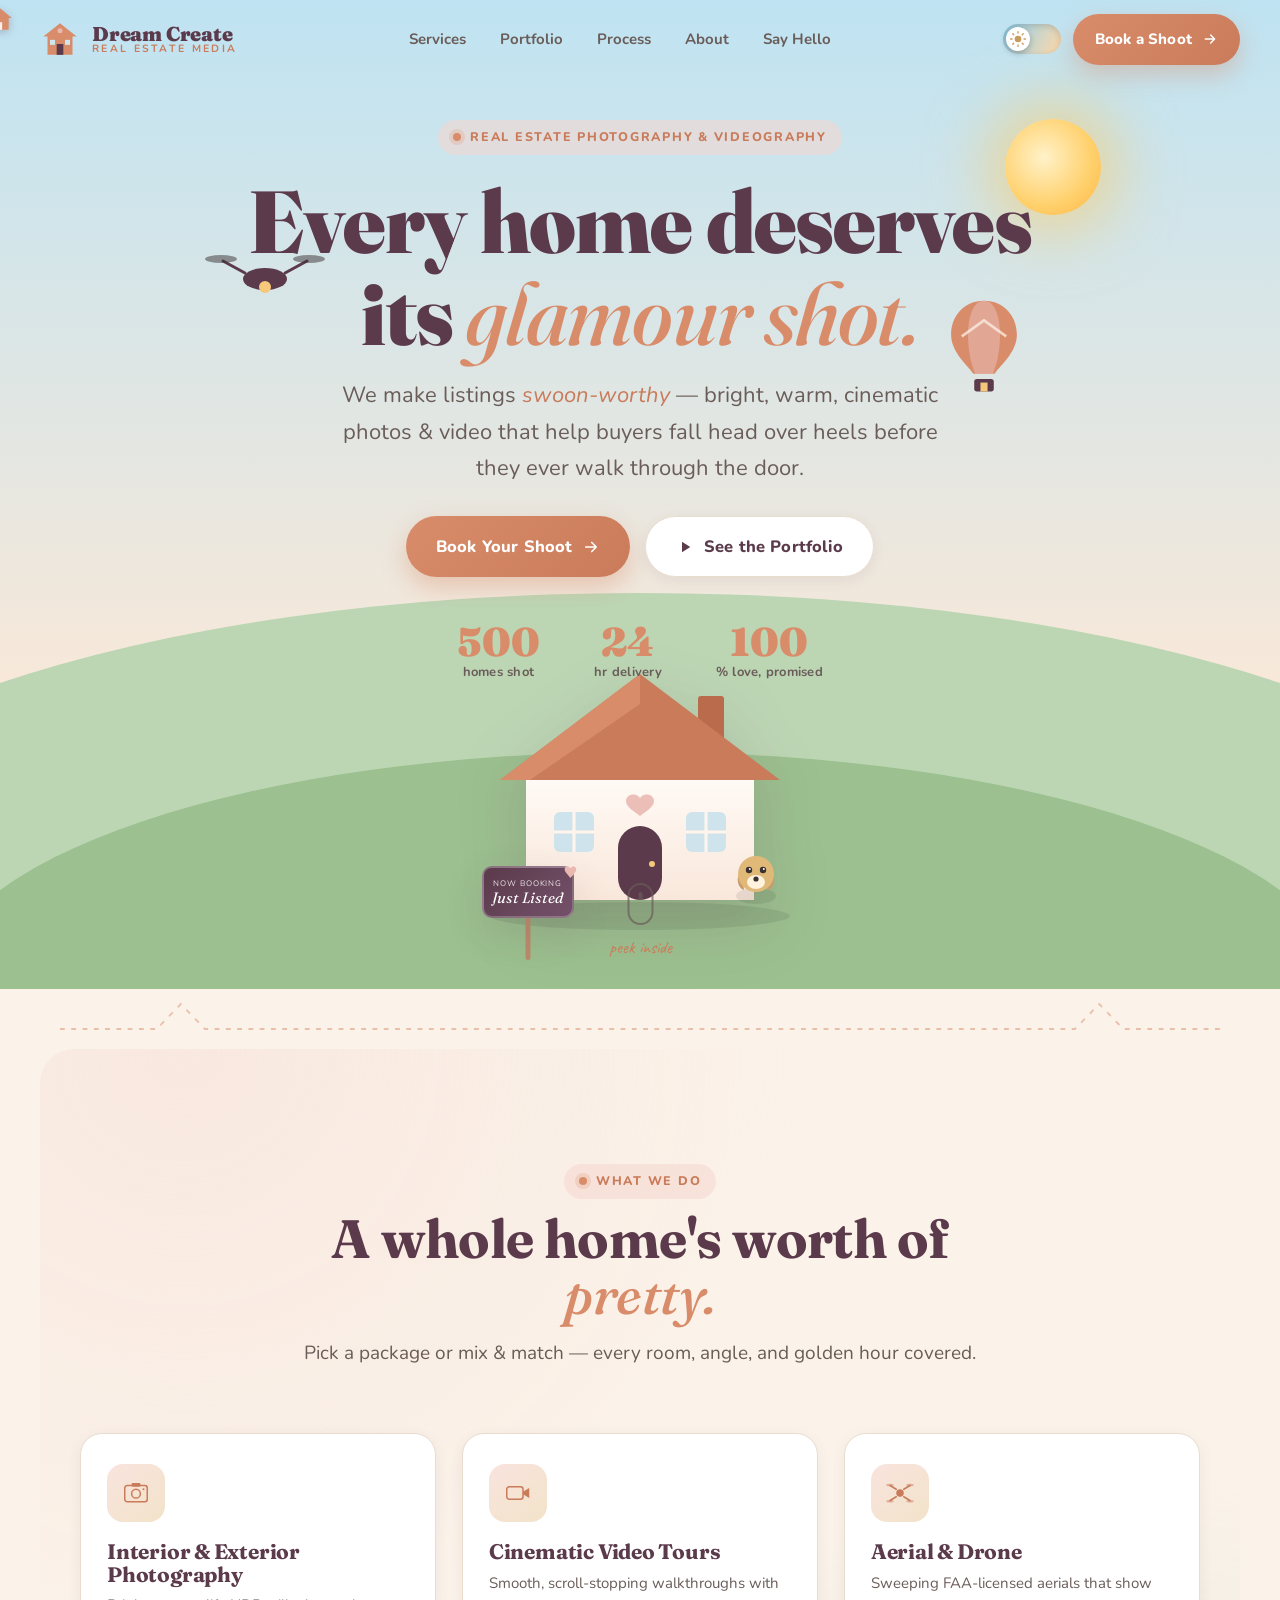
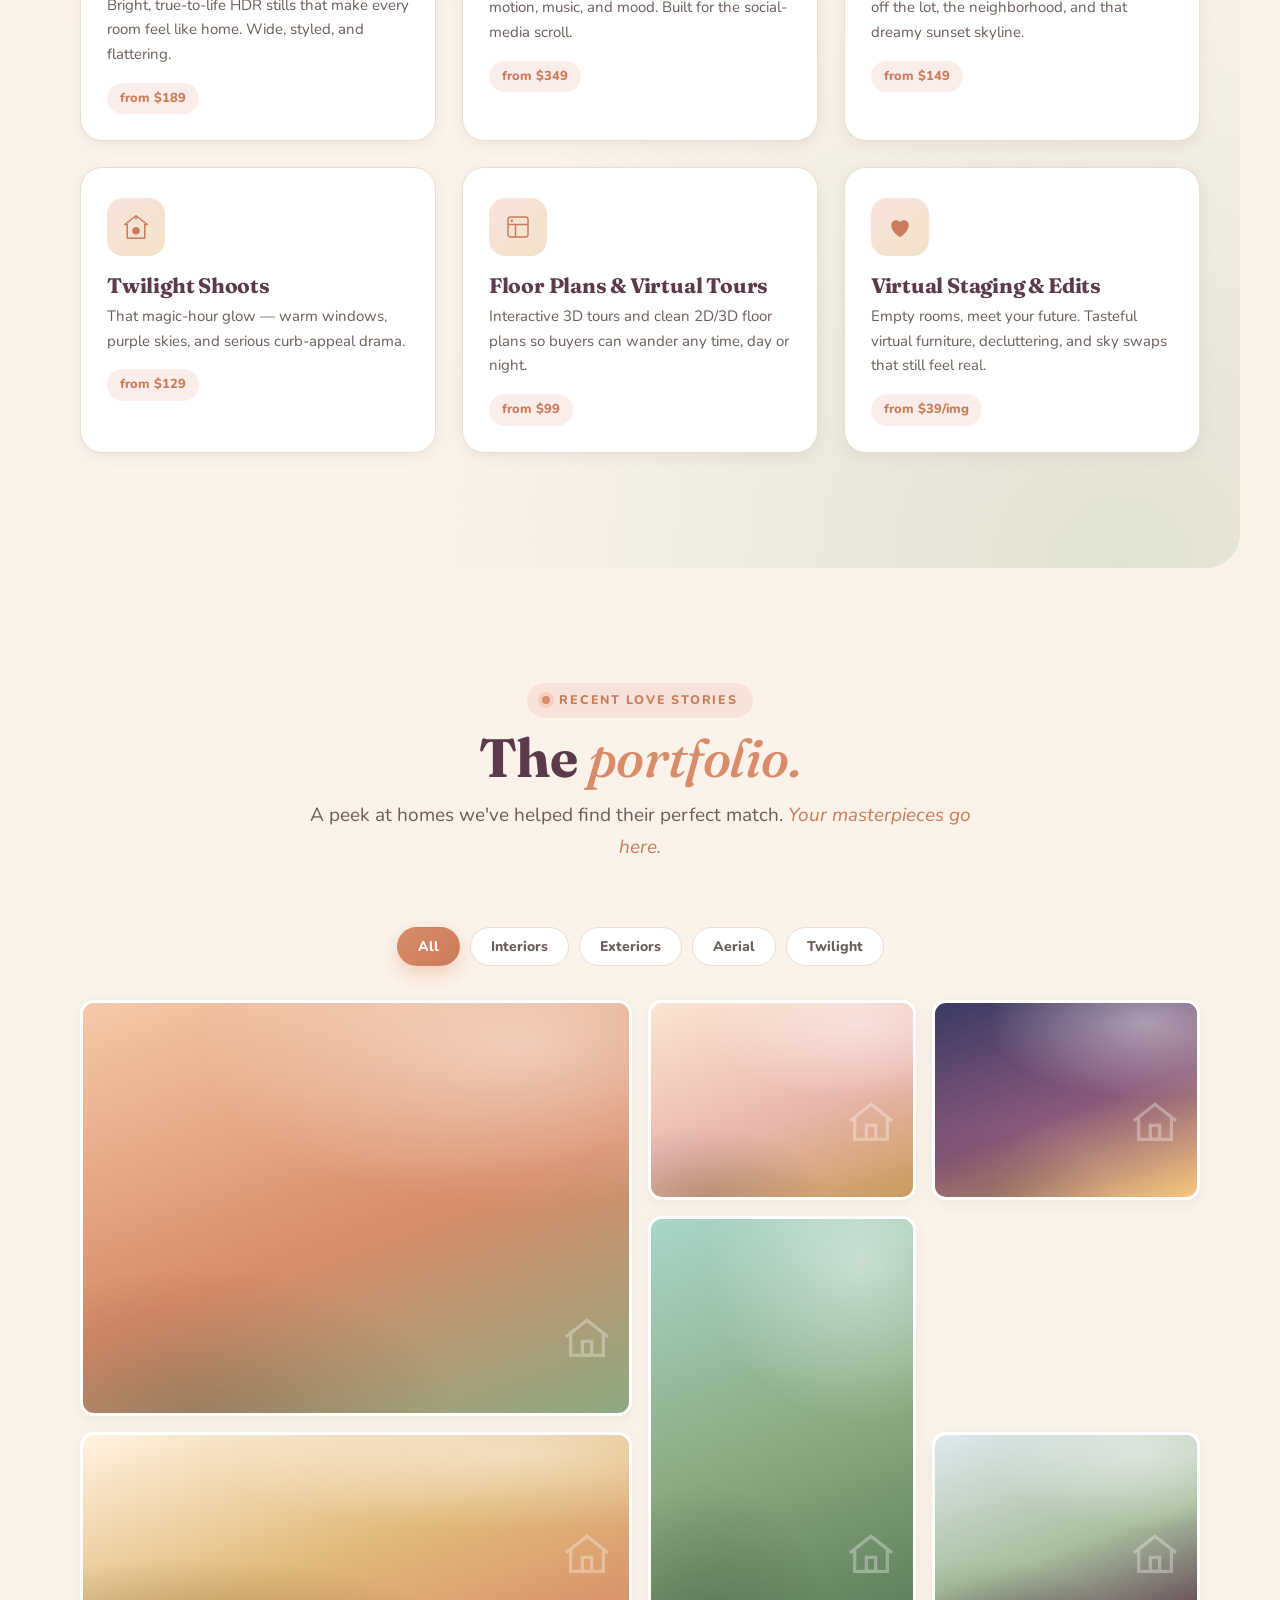
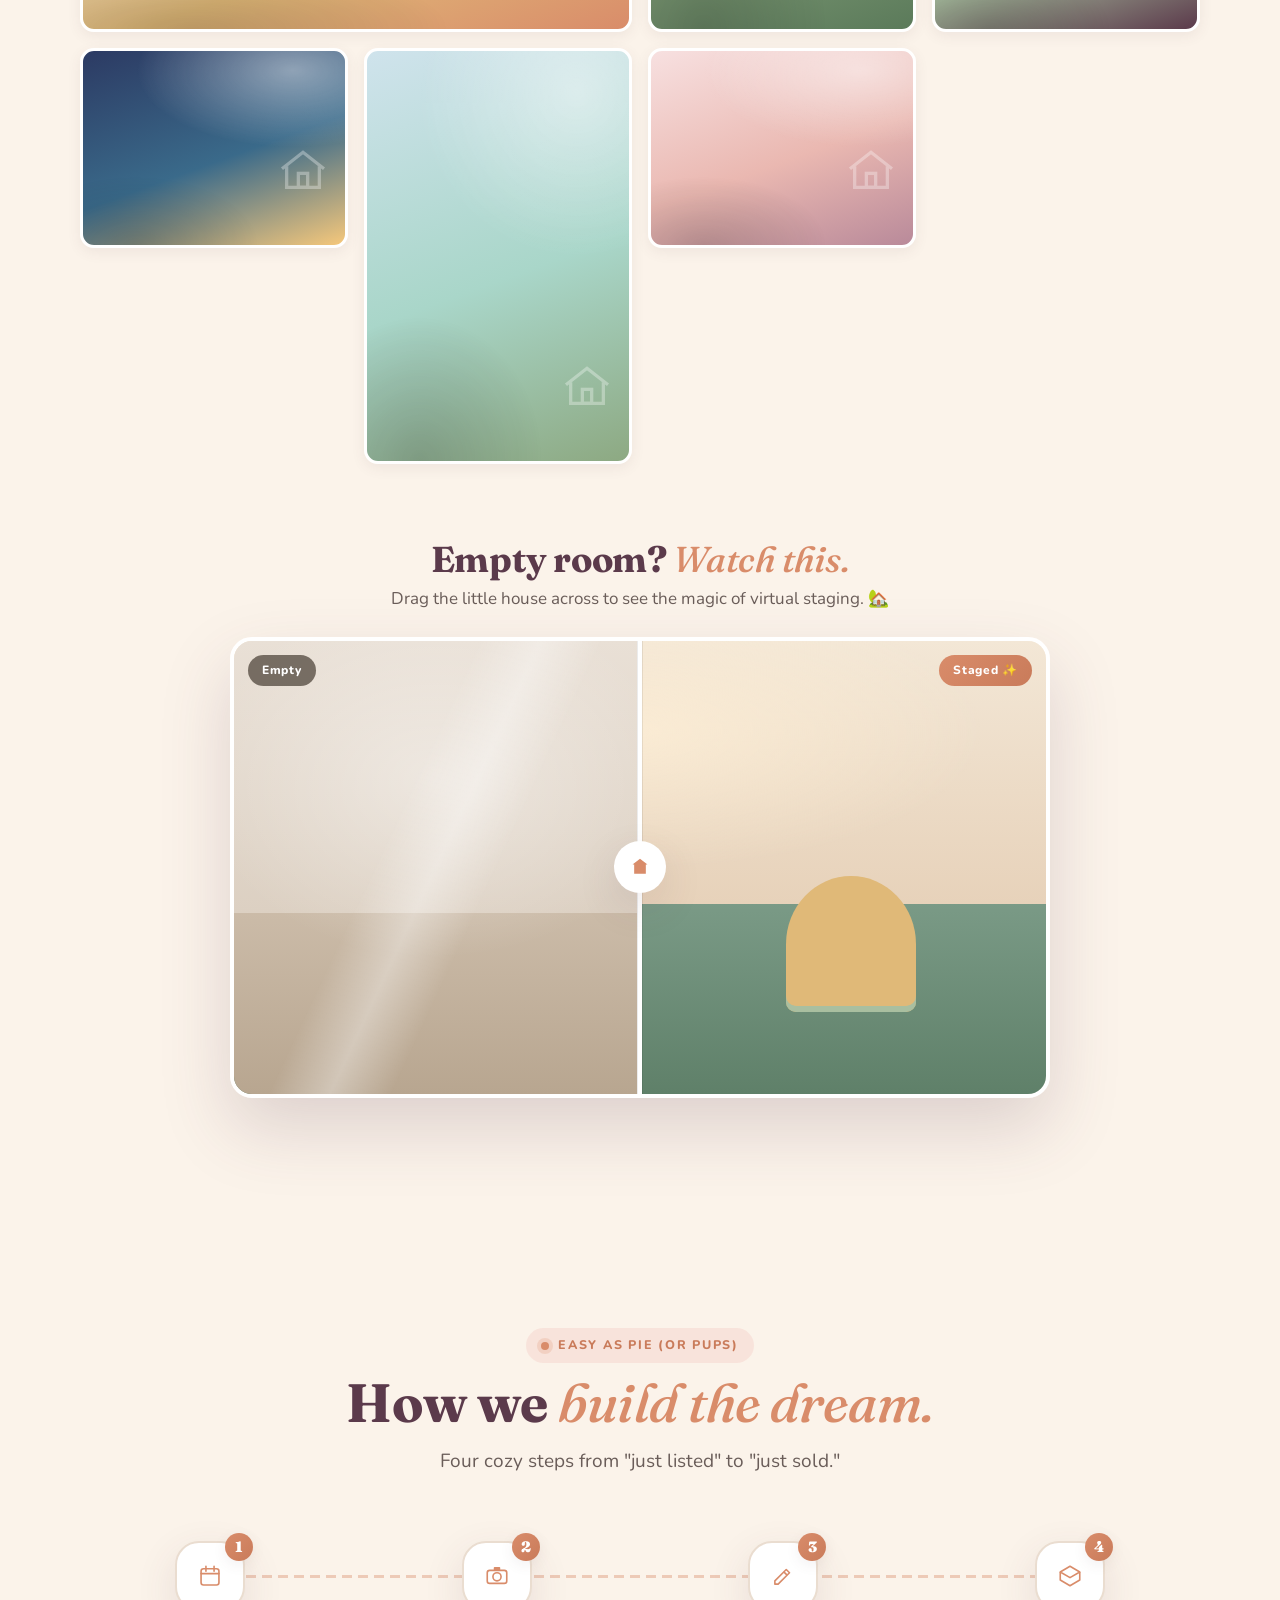
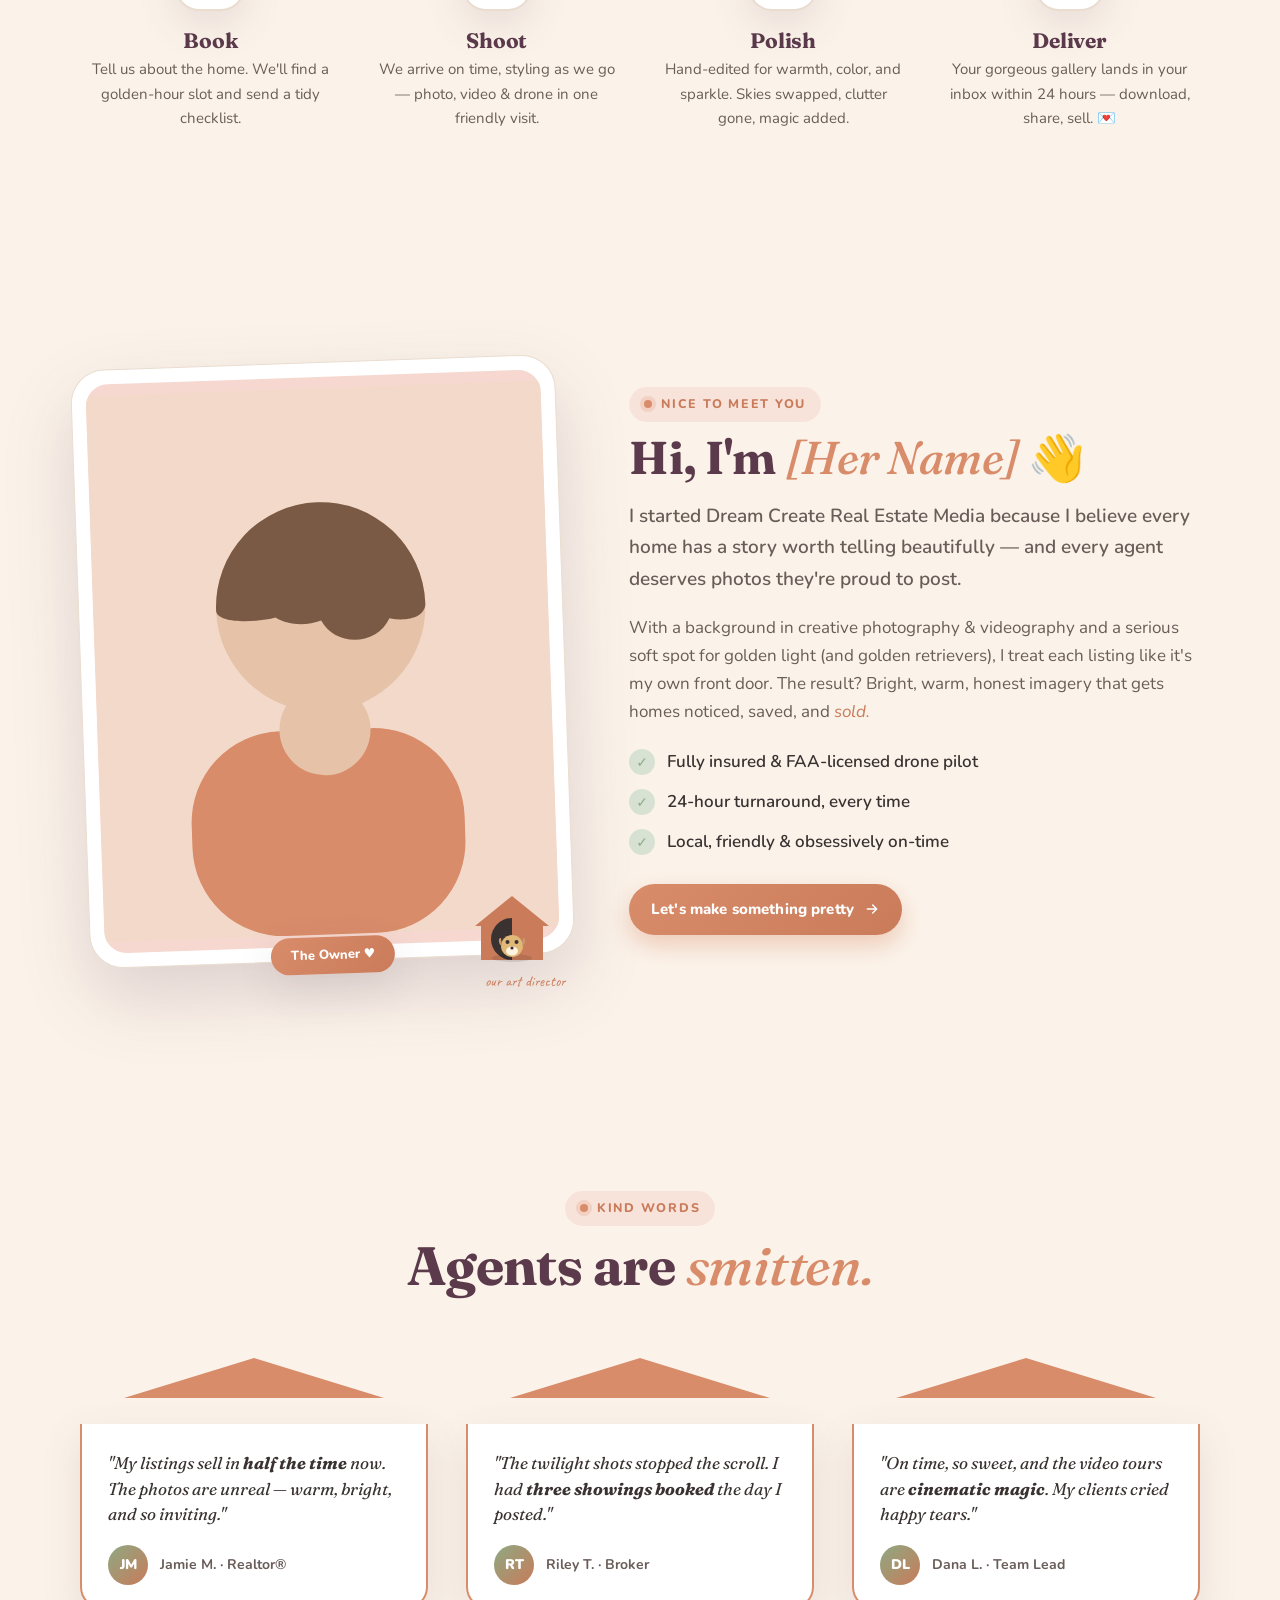
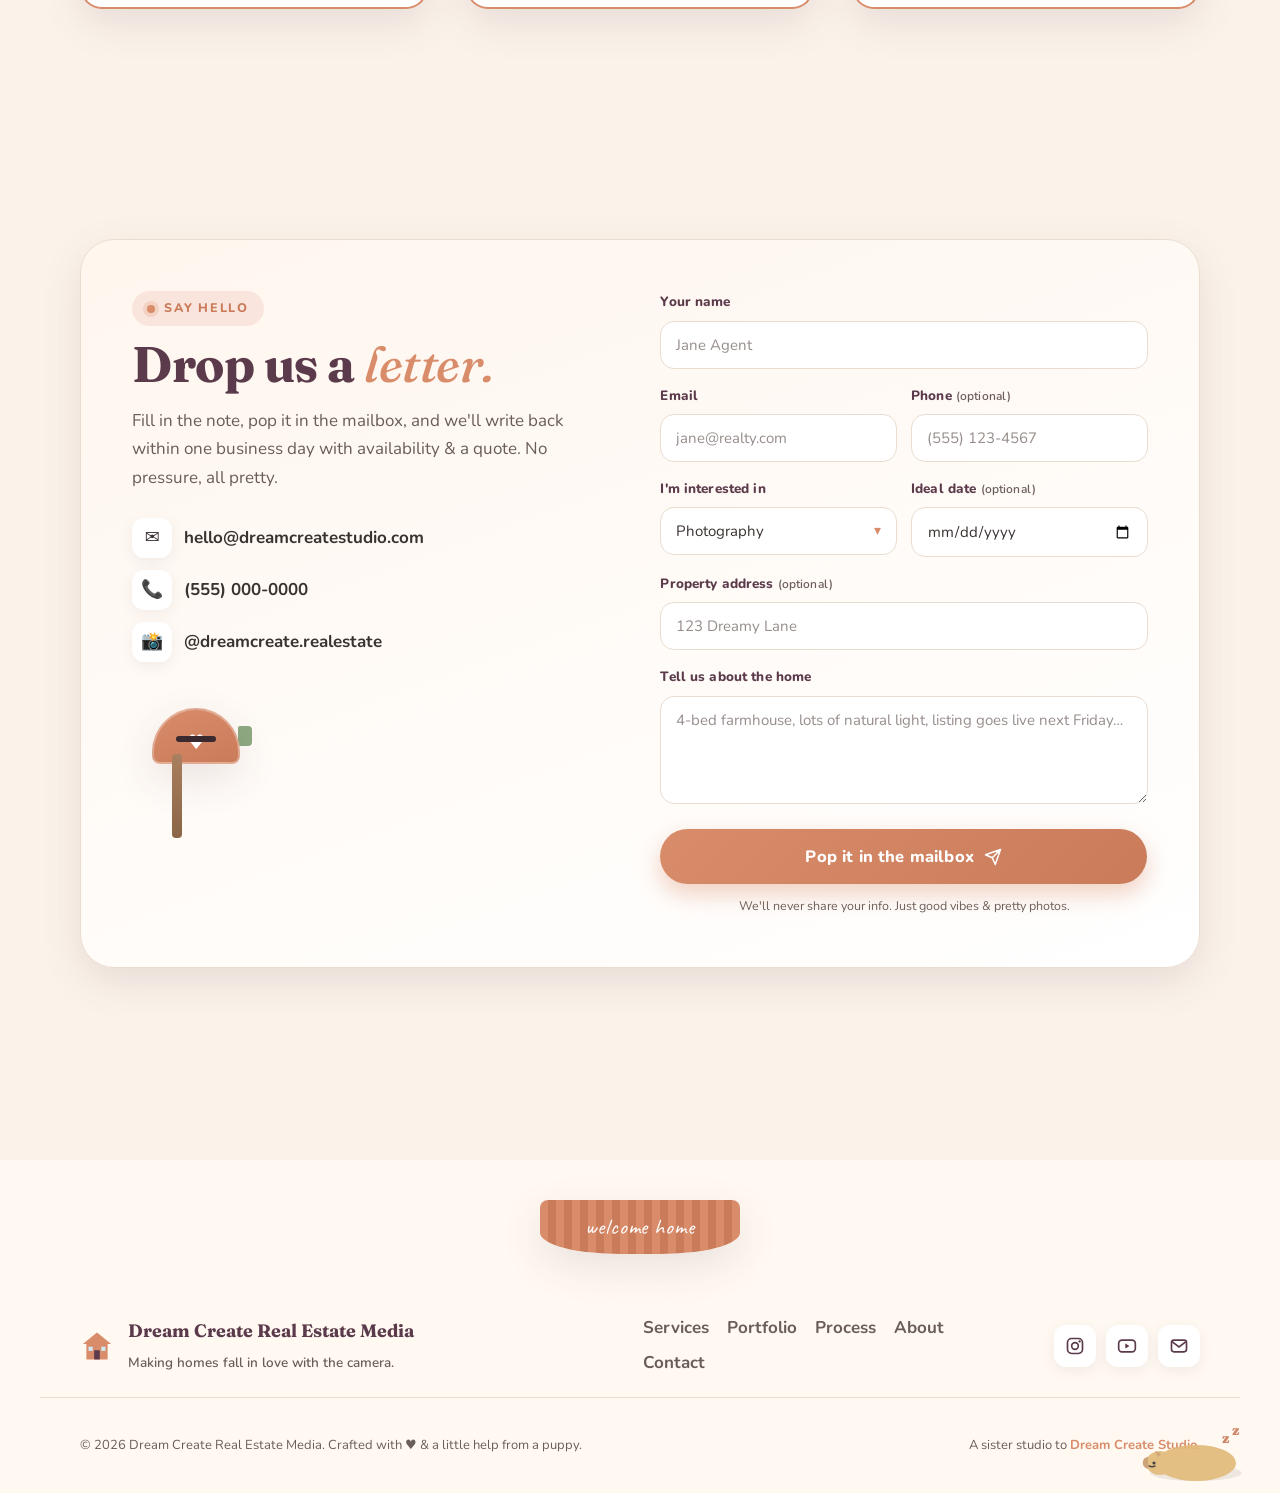
==== index.html @ 75e1910a "Build Dream Create Real Estate Media website A fancy-but-cute marketing site for a real estate photo" ====
<!DOCTYPE html>
<html lang="en" data-theme="day">
<head>
  <meta charset="UTF-8" />
  <meta name="viewport" content="width=device-width, initial-scale=1.0" />
  <title>Dream Create Real Estate · Photography &amp; Videography</title>
  <meta name="description" content="Dream Create Real Estate — swoon-worthy photography &amp; videography that make homes fall in love with the camera. Interiors, exteriors, aerial, twilight &amp; cinematic video tours." />
  <meta name="theme-color" content="#fbf3ea" />

  <!-- Open Graph -->
  <meta property="og:title" content="Dream Create Real Estate" />
  <meta property="og:description" content="Photography &amp; videography that make homes fall in love with the camera." />
  <meta property="og:type" content="website" />

  <!-- Favicon: a tiny house -->
  <link rel="icon" href="data:image/svg+xml,%3Csvg xmlns='http://www.w3.org/2000/svg' viewBox='0 0 100 100'%3E%3Cpath d='M50 12 8 46h10v42h64V46h10z' fill='%23d98c6a'/%3E%3Crect x='42' y='60' width='16' height='28' fill='%235b3a4b'/%3E%3Crect x='26' y='52' width='12' height='12' fill='%23f6c87b'/%3E%3Crect x='62' y='52' width='12' height='12' fill='%23f6c87b'/%3E%3C/svg%3E" />

  <!-- Fonts -->
  <link rel="preconnect" href="https://fonts.googleapis.com" />
  <link rel="preconnect" href="https://fonts.gstatic.com" crossorigin />
  <link href="https://fonts.googleapis.com/css2?family=Fraunces:ital,opsz,wght@0,9..144,400;0,9..144,600;0,9..144,700;0,9..144,900;1,9..144,500&family=Nunito:wght@400;500;600;700;800&family=Caveat:wght@600;700&display=swap" rel="stylesheet" />

  <link rel="stylesheet" href="assets/css/styles.css" />
</head>
<body>

  <!-- ===== Scroll progress: a house being built ===== -->
  <div class="build-progress" aria-hidden="true">
    <div class="build-progress__track">
      <div class="build-progress__fill"></div>
    </div>
    <div class="build-progress__house">
      <svg viewBox="0 0 24 24" width="26" height="26"><path d="M12 2 1 11h3v11h16V11h3z" fill="currentColor"/><rect x="10" y="15" width="4" height="7" fill="#fff" opacity=".85"/></svg>
    </div>
  </div>

  <!-- ===== Cursor sparkle layer ===== -->
  <div class="sparkle-layer" aria-hidden="true"></div>

  <!-- ===== Navigation ===== -->
  <header class="nav" id="nav">
    <a href="#top" class="brand" aria-label="Dream Create Real Estate home">
      <span class="brand__mark" aria-hidden="true">
        <svg viewBox="0 0 48 48" width="40" height="40">
          <path d="M24 5 4 21h5v22h30V21h5z" class="brand__roof"/>
          <rect x="20" y="30" width="8" height="13" class="brand__door"/>
          <rect x="12" y="25" width="6" height="6" class="brand__win"/>
          <rect x="30" y="25" width="6" height="6" class="brand__win"/>
          <circle cx="24" cy="14" r="3" class="brand__heart-dot"/>
        </svg>
      </span>
      <span class="brand__text">
        <span class="brand__name">Dream Create</span>
        <span class="brand__sub">Real Estate Media</span>
      </span>
    </a>

    <nav class="nav__links" aria-label="Primary">
      <a href="#services">Services</a>
      <a href="#work">Portfolio</a>
      <a href="#process">Process</a>
      <a href="#about">About</a>
      <a href="#contact">Say Hello</a>
    </nav>

    <div class="nav__actions">
      <button class="theme-toggle" id="themeToggle" aria-label="Toggle day and night" aria-pressed="false">
        <span class="theme-toggle__track">
          <span class="theme-toggle__thumb">
            <svg class="icon-sun" viewBox="0 0 24 24" width="16" height="16"><circle cx="12" cy="12" r="5" fill="currentColor"/><g stroke="currentColor" stroke-width="2" stroke-linecap="round"><line x1="12" y1="1" x2="12" y2="3"/><line x1="12" y1="21" x2="12" y2="23"/><line x1="4.2" y1="4.2" x2="5.6" y2="5.6"/><line x1="18.4" y1="18.4" x2="19.8" y2="19.8"/><line x1="1" y1="12" x2="3" y2="12"/><line x1="21" y1="12" x2="23" y2="12"/><line x1="4.2" y1="19.8" x2="5.6" y2="18.4"/><line x1="18.4" y1="5.6" x2="19.8" y2="4.2"/></g></svg>
            <svg class="icon-moon" viewBox="0 0 24 24" width="15" height="15"><path d="M21 12.8A9 9 0 1 1 11.2 3a7 7 0 0 0 9.8 9.8z" fill="currentColor"/></svg>
          </span>
        </span>
      </button>
      <a href="#contact" class="btn btn--primary nav__cta">
        <span>Book a Shoot</span>
        <svg viewBox="0 0 24 24" width="16" height="16" aria-hidden="true"><path d="M5 12h14M13 6l6 6-6 6" fill="none" stroke="currentColor" stroke-width="2.2" stroke-linecap="round" stroke-linejoin="round"/></svg>
      </a>
      <button class="nav__burger" id="navBurger" aria-label="Open menu" aria-expanded="false">
        <span></span><span></span><span></span>
      </button>
    </div>
  </header>

  <!-- ===== HERO ===== -->
  <main id="top">
    <section class="hero" id="hero">
      <!-- Layered animated scene -->
      <div class="hero__scene" aria-hidden="true">
        <div class="sky"></div>
        <div class="stars"></div>
        <div class="celestial">
          <div class="sun"></div>
          <div class="moon"><span></span><span></span><span></span></div>
        </div>

        <!-- drifting clouds -->
        <div class="cloud cloud--1"></div>
        <div class="cloud cloud--2"></div>
        <div class="cloud cloud--3"></div>

        <!-- floating aerial drone (videography nod) -->
        <div class="drone" data-parallax="0.5">
          <svg viewBox="0 0 120 70" width="120" height="70">
            <g fill="#5b3a4b">
              <ellipse cx="60" cy="42" rx="22" ry="11"/>
              <rect x="56" y="34" width="8" height="8" rx="2"/>
            </g>
            <circle cx="60" cy="50" r="6" fill="#f6c87b" class="drone__lens"/>
            <g stroke="#5b3a4b" stroke-width="3" stroke-linecap="round">
              <line x1="40" y1="36" x2="18" y2="24"/><line x1="80" y1="36" x2="102" y2="24"/>
            </g>
            <g class="drone__props">
              <ellipse cx="16" cy="22" rx="16" ry="4" fill="#3a3231" opacity=".5"/>
              <ellipse cx="104" cy="22" rx="16" ry="4" fill="#3a3231" opacity=".5"/>
            </g>
          </svg>
        </div>

        <!-- hot air balloon shaped like a house -->
        <div class="balloon" data-parallax="0.25">
          <svg viewBox="0 0 90 130" width="80" height="116">
            <path d="M45 4C22 4 8 22 8 42c0 20 18 34 25 44h24c7-10 25-24 25-44C82 22 68 4 45 4Z" fill="#d98c6a"/>
            <path d="M45 4C33 4 27 22 27 42c0 20 4 34 8 44h20c4-10 8-24 8-44C63 22 57 4 45 4Z" fill="#eab8b1" opacity=".6"/>
            <path d="M20 44 45 26l25 18" fill="none" stroke="#fff5ec" stroke-width="3" opacity=".7"/>
            <rect x="34" y="92" width="22" height="14" rx="3" fill="#5b3a4b"/>
            <rect x="41" y="96" width="8" height="10" fill="#f6c87b"/>
          </svg>
        </div>

        <!-- rolling hills -->
        <div class="hills hills--back"></div>
        <div class="hills hills--front"></div>

        <!-- the charming house -->
        <div class="house-scene" data-parallax="-0.15">
          <svg viewBox="0 0 360 300" width="360" height="300" class="the-house">
            <!-- shadow -->
            <ellipse cx="180" cy="286" rx="150" ry="14" fill="#000" opacity=".08"/>
            <!-- chimney + smoke -->
            <rect x="238" y="66" width="26" height="46" rx="3" fill="#b96b4c"/>
            <g class="smoke">
              <circle cx="251" cy="58" r="7"/><circle cx="256" cy="44" r="9"/><circle cx="248" cy="30" r="11"/>
            </g>
            <!-- roof -->
            <path d="M180 44 40 150h280z" fill="#c97b5a"/>
            <path d="M180 44 40 150h30L180 74z" fill="#d98c6a"/>
            <!-- body -->
            <rect x="66" y="150" width="228" height="120" fill="#fff5ec"/>
            <rect x="66" y="150" width="228" height="120" fill="url(#wall)" opacity=".5"/>
            <!-- door -->
            <rect x="158" y="196" width="44" height="74" rx="22" fill="#5b3a4b" class="house-door"/>
            <circle cx="192" cy="234" r="3" fill="#f6c87b"/>
            <!-- windows that glow at night -->
            <g class="house-win">
              <rect x="94" y="182" width="40" height="40" rx="6" fill="#cfe3ec"/>
              <path d="M94 202h40M114 182v40" stroke="#fff5ec" stroke-width="3"/>
            </g>
            <g class="house-win">
              <rect x="226" y="182" width="40" height="40" rx="6" fill="#cfe3ec"/>
              <path d="M226 202h40M246 182v40" stroke="#fff5ec" stroke-width="3"/>
            </g>
            <!-- heart wreath on door -->
            <path d="M180 168c-4-6-14-4-14 3 0 6 8 10 14 15 6-5 14-9 14-15 0-7-10-9-14-3z" fill="#eab8b1" opacity=".9"/>

            <!-- little puppy peeking from behind the house -->
            <g class="puppy" transform="translate(276 214)">
              <ellipse cx="20" cy="52" rx="20" ry="8" fill="#000" opacity=".08"/>
              <path d="M6 30c-6-2-6 14 2 16" fill="#c99a6a"/>
              <path d="M34 30c6-2 6 14-2 16" fill="#c99a6a"/>
              <circle cx="20" cy="30" r="18" fill="#e0b978"/>
              <ellipse cx="20" cy="38" rx="9" ry="7" fill="#fff2df"/>
              <circle cx="20" cy="35" r="2.6" fill="#3a3231"/>
              <circle cx="13" cy="26" r="3.2" fill="#3a3231" class="puppy__eye"/>
              <circle cx="27" cy="26" r="3.2" fill="#3a3231" class="puppy__eye"/>
              <circle cx="13.8" cy="25" r="1" fill="#fff"/><circle cx="27.8" cy="25" r="1" fill="#fff"/>
            </g>

            <defs>
              <linearGradient id="wall" x1="0" y1="0" x2="0" y2="1">
                <stop offset="0" stop-color="#ffffff"/><stop offset="1" stop-color="#f3d9c9"/>
              </linearGradient>
            </defs>
          </svg>

          <!-- animated "For Sale / Just Listed" swinging sign -->
          <div class="yard-sign">
            <div class="yard-sign__post"></div>
            <div class="yard-sign__board">
              <span class="yard-sign__small">Now Booking</span>
              <span class="yard-sign__big">Just Listed</span>
              <span class="yard-sign__heart">♥</span>
            </div>
          </div>
        </div>

        <!-- fireflies at night -->
        <div class="fireflies"></div>
      </div>

      <!-- Hero copy -->
      <div class="hero__content">
        <span class="eyebrow eyebrow--center reveal">
          <span class="eyebrow__dot"></span> Real Estate Photography &amp; Videography
        </span>
        <h1 class="hero__title reveal">
          Every home deserves its
          <span class="fancy">glamour&nbsp;shot.</span>
        </h1>
        <p class="hero__lede reveal">
          We make listings <em>swoon-worthy</em> — bright, warm, cinematic photos &amp; video that
          help buyers fall head over heels before they ever walk through the door.
        </p>
        <div class="hero__cta reveal">
          <a href="#contact" class="btn btn--primary btn--lg">
            <span>Book Your Shoot</span>
            <svg viewBox="0 0 24 24" width="18" height="18" aria-hidden="true"><path d="M5 12h14M13 6l6 6-6 6" fill="none" stroke="currentColor" stroke-width="2.2" stroke-linecap="round" stroke-linejoin="round"/></svg>
          </a>
          <a href="#work" class="btn btn--ghost btn--lg">
            <svg viewBox="0 0 24 24" width="18" height="18" aria-hidden="true"><path d="M8 5v14l11-7z" fill="currentColor"/></svg>
            <span>See the Portfolio</span>
          </a>
        </div>
        <div class="hero__trust reveal">
          <div class="trust-stat"><strong data-count="500">0</strong><span>homes shot</span></div>
          <div class="trust-stat"><strong data-count="24">0</strong><span>hr delivery</span></div>
          <div class="trust-stat"><strong data-count="100">0</strong><span>% love, promised</span></div>
        </div>
      </div>

      <a href="#services" class="scroll-cue" aria-label="Scroll down">
        <span class="scroll-cue__mouse"><span></span></span>
        <span class="scroll-cue__text">peek inside</span>
      </a>
    </section>

    <!-- blueprint divider -->
    <div class="divider divider--blueprint" aria-hidden="true">
      <svg viewBox="0 0 1440 60" preserveAspectRatio="none"><path d="M0 40 L120 40 L150 15 L180 40 L1260 40 L1290 15 L1320 40 L1440 40" fill="none" stroke="currentColor" stroke-width="2" stroke-dasharray="6 8"/></svg>
    </div>

    <!-- ===== SERVICES ===== -->
    <section class="section services" id="services">
      <div class="section__head reveal">
        <span class="eyebrow"><span class="eyebrow__dot"></span> What we do</span>
        <h2 class="section__title">A whole home's worth of <span class="fancy">pretty.</span></h2>
        <p class="section__sub">Pick a package or mix &amp; match — every room, angle, and golden hour covered.</p>
      </div>

      <div class="services__grid">
        <!-- Card 1 -->
        <article class="svc-card reveal" tabindex="0" style="--i:0">
          <div class="svc-card__icon">
            <svg viewBox="0 0 48 48" width="30" height="30"><rect x="6" y="12" width="36" height="26" rx="4" fill="none" stroke="currentColor" stroke-width="2.4"/><circle cx="24" cy="25" r="7" fill="none" stroke="currentColor" stroke-width="2.4"/><rect x="17" y="8" width="14" height="6" rx="2" fill="currentColor"/><circle cx="36" cy="18" r="1.6" fill="currentColor"/></svg>
          </div>
          <h3>Interior &amp; Exterior Photography</h3>
          <p>Bright, true-to-life HDR stills that make every room feel like home. Wide, styled, and flattering.</p>
          <span class="svc-card__tag">from $189</span>
        </article>
        <!-- Card 2 -->
        <article class="svc-card reveal" tabindex="0" style="--i:1">
          <div class="svc-card__icon">
            <svg viewBox="0 0 48 48" width="30" height="30"><rect x="6" y="14" width="26" height="20" rx="4" fill="none" stroke="currentColor" stroke-width="2.4"/><path d="M32 22l10-6v16l-10-6z" fill="currentColor"/></svg>
          </div>
          <h3>Cinematic Video Tours</h3>
          <p>Smooth, scroll-stopping walkthroughs with motion, music, and mood. Built for the social-media scroll.</p>
          <span class="svc-card__tag">from $349</span>
        </article>
        <!-- Card 3 -->
        <article class="svc-card reveal" tabindex="0" style="--i:2">
          <div class="svc-card__icon">
            <svg viewBox="0 0 48 48" width="30" height="30"><circle cx="24" cy="24" r="6" fill="currentColor"/><g stroke="currentColor" stroke-width="2.4" stroke-linecap="round"><path d="M18 18 8 12M30 18l10-6M18 30 8 36M30 30l10 6"/></g><ellipse cx="8" cy="11" rx="6" ry="2" fill="currentColor" opacity=".5"/><ellipse cx="40" cy="11" rx="6" ry="2" fill="currentColor" opacity=".5"/><ellipse cx="8" cy="37" rx="6" ry="2" fill="currentColor" opacity=".5"/><ellipse cx="40" cy="37" rx="6" ry="2" fill="currentColor" opacity=".5"/></svg>
          </div>
          <h3>Aerial &amp; Drone</h3>
          <p>Sweeping FAA-licensed aerials that show off the lot, the neighborhood, and that dreamy sunset skyline.</p>
          <span class="svc-card__tag">from $149</span>
        </article>
        <!-- Card 4 -->
        <article class="svc-card reveal" tabindex="0" style="--i:3">
          <div class="svc-card__icon">
            <svg viewBox="0 0 48 48" width="30" height="30"><path d="M24 6 6 20h4v22h28V20h4z" fill="none" stroke="currentColor" stroke-width="2.4" stroke-linejoin="round"/><circle cx="24" cy="30" r="6" fill="currentColor"/><path d="M24 6v6" stroke="currentColor" stroke-width="2.4"/></svg>
          </div>
          <h3>Twilight Shoots</h3>
          <p>That magic-hour glow — warm windows, purple skies, and serious curb-appeal drama.</p>
          <span class="svc-card__tag">from $129</span>
        </article>
        <!-- Card 5 -->
        <article class="svc-card reveal" tabindex="0" style="--i:4">
          <div class="svc-card__icon">
            <svg viewBox="0 0 48 48" width="30" height="30"><rect x="8" y="8" width="32" height="32" rx="4" fill="none" stroke="currentColor" stroke-width="2.4"/><path d="M8 20h32M20 20v20" stroke="currentColor" stroke-width="2.4"/><circle cx="14" cy="14" r="2" fill="currentColor"/></svg>
          </div>
          <h3>Floor Plans &amp; Virtual Tours</h3>
          <p>Interactive 3D tours and clean 2D/3D floor plans so buyers can wander any time, day or night.</p>
          <span class="svc-card__tag">from $99</span>
        </article>
        <!-- Card 6 -->
        <article class="svc-card reveal" tabindex="0" style="--i:5">
          <div class="svc-card__icon">
            <svg viewBox="0 0 48 48" width="30" height="30"><path d="M24 40s-14-8-14-19a8 8 0 0 1 14-5 8 8 0 0 1 14 5c0 11-14 19-14 19z" fill="currentColor"/></svg>
          </div>
          <h3>Virtual Staging &amp; Edits</h3>
          <p>Empty rooms, meet your future. Tasteful virtual furniture, decluttering, and sky swaps that still feel real.</p>
          <span class="svc-card__tag">from $39/img</span>
        </article>
      </div>
    </section>

    <!-- ===== PORTFOLIO ===== -->
    <section class="section work" id="work">
      <div class="section__head reveal">
        <span class="eyebrow"><span class="eyebrow__dot"></span> Recent love stories</span>
        <h2 class="section__title">The <span class="fancy">portfolio.</span></h2>
        <p class="section__sub">A peek at homes we've helped find their perfect match. <em>Your masterpieces go here.</em></p>
      </div>

      <div class="work__filters reveal" role="tablist" aria-label="Filter portfolio">
        <button class="chip is-active" data-filter="all" role="tab" aria-selected="true">All</button>
        <button class="chip" data-filter="interior" role="tab" aria-selected="false">Interiors</button>
        <button class="chip" data-filter="exterior" role="tab" aria-selected="false">Exteriors</button>
        <button class="chip" data-filter="aerial" role="tab" aria-selected="false">Aerial</button>
        <button class="chip" data-filter="twilight" role="tab" aria-selected="false">Twilight</button>
      </div>

      <div class="work__grid" id="workGrid">
        <!-- tiles injected + enhanced by JS; these are the source of truth -->
        <figure class="frame reveal" data-cat="exterior" data-scene="cottage" style="--g1:#f5c9a8;--g2:#d98c6a;--g3:#8da982">
          <figcaption><span class="frame__tag">Exterior</span><span class="frame__title">The Willow Cottage</span></figcaption>
        </figure>
        <figure class="frame reveal" data-cat="interior" data-scene="living" style="--g1:#fbe6d4;--g2:#eab8b1;--g3:#c99b5b">
          <figcaption><span class="frame__tag">Interior</span><span class="frame__title">Sunlit Living Room</span></figcaption>
        </figure>
        <figure class="frame reveal" data-cat="twilight" data-scene="twilight" style="--g1:#3a3a63;--g2:#8a5a7a;--g3:#f6c87b">
          <figcaption><span class="frame__tag">Twilight</span><span class="frame__title">Golden Hour Glow</span></figcaption>
        </figure>
        <figure class="frame reveal" data-cat="aerial" data-scene="aerial" style="--g1:#a9d6c9;--g2:#8da982;--g3:#5b7a5a">
          <figcaption><span class="frame__tag">Aerial</span><span class="frame__title">Bird's Eye Estate</span></figcaption>
        </figure>
        <figure class="frame reveal" data-cat="interior" data-scene="kitchen" style="--g1:#fff3e2;--g2:#e0b978;--g3:#d98c6a">
          <figcaption><span class="frame__tag">Interior</span><span class="frame__title">Chef's Dream Kitchen</span></figcaption>
        </figure>
        <figure class="frame reveal" data-cat="exterior" data-scene="modern" style="--g1:#dfe9ee;--g2:#a9bfa0;--g3:#5b3a4b">
          <figcaption><span class="frame__tag">Exterior</span><span class="frame__title">Modern Farmhouse</span></figcaption>
        </figure>
        <figure class="frame reveal" data-cat="twilight" data-scene="pool" style="--g1:#2c3a63;--g2:#3a6a8a;--g3:#f6c87b">
          <figcaption><span class="frame__tag">Twilight</span><span class="frame__title">Poolside at Dusk</span></figcaption>
        </figure>
        <figure class="frame reveal" data-cat="aerial" data-scene="neighborhood" style="--g1:#cfe3ec;--g2:#a9d6c9;--g3:#8da982">
          <figcaption><span class="frame__tag">Aerial</span><span class="frame__title">Tree-Lined Streets</span></figcaption>
        </figure>
        <figure class="frame reveal" data-cat="interior" data-scene="bedroom" style="--g1:#f7e0e0;--g2:#eab8b1;--g3:#b98a9a">
          <figcaption><span class="frame__tag">Interior</span><span class="frame__title">Cozy Primary Suite</span></figcaption>
        </figure>
      </div>

      <!-- Before / After staging slider -->
      <div class="beforeafter reveal">
        <div class="beforeafter__head">
          <h3>Empty room? <span class="fancy">Watch this.</span></h3>
          <p>Drag the little house across to see the magic of virtual staging. 🏡</p>
        </div>
        <div class="ba" id="ba">
          <div class="ba__img ba__img--after" data-label="After">
            <div class="ba-scene ba-scene--staged"></div>
            <span class="ba__badge ba__badge--after">Staged ✨</span>
          </div>
          <div class="ba__img ba__img--before" id="baBefore" data-label="Before">
            <div class="ba-scene ba-scene--empty"></div>
            <span class="ba__badge ba__badge--before">Empty</span>
          </div>
          <div class="ba__handle" id="baHandle" role="slider" aria-label="Reveal staged room" aria-valuemin="0" aria-valuemax="100" aria-valuenow="50" tabindex="0">
            <span class="ba__handle-btn">
              <svg viewBox="0 0 24 24" width="20" height="20"><path d="M12 2 3 9h2v11h14V9h2z" fill="currentColor"/></svg>
            </span>
          </div>
        </div>
      </div>
    </section>

    <!-- ===== PROCESS ===== -->
    <section class="section process" id="process">
      <div class="section__head reveal">
        <span class="eyebrow"><span class="eyebrow__dot"></span> Easy as pie (or pups)</span>
        <h2 class="section__title">How we <span class="fancy">build the dream.</span></h2>
        <p class="section__sub">Four cozy steps from "just listed" to "just sold."</p>
      </div>

      <ol class="process__path">
        <li class="pstep reveal" style="--i:0">
          <div class="pstep__num"><span>1</span>
            <svg class="pstep__ico" viewBox="0 0 32 32" width="26" height="26"><rect x="5" y="7" width="22" height="20" rx="3" fill="none" stroke="currentColor" stroke-width="2"/><path d="M5 13h22M11 4v6M21 4v6" stroke="currentColor" stroke-width="2" stroke-linecap="round"/></svg>
          </div>
          <h3>Book</h3>
          <p>Tell us about the home. We'll find a golden-hour slot and send a tidy checklist.</p>
        </li>
        <li class="pstep reveal" style="--i:1">
          <div class="pstep__num"><span>2</span>
            <svg class="pstep__ico" viewBox="0 0 32 32" width="26" height="26"><rect x="4" y="9" width="24" height="16" rx="3" fill="none" stroke="currentColor" stroke-width="2"/><circle cx="16" cy="17" r="5" fill="none" stroke="currentColor" stroke-width="2"/><rect x="12" y="5" width="8" height="4" rx="1" fill="currentColor"/></svg>
          </div>
          <h3>Shoot</h3>
          <p>We arrive on time, styling as we go — photo, video &amp; drone in one friendly visit.</p>
        </li>
        <li class="pstep reveal" style="--i:2">
          <div class="pstep__num"><span>3</span>
            <svg class="pstep__ico" viewBox="0 0 32 32" width="26" height="26"><path d="M6 22 20 8l4 4L10 26H6z" fill="none" stroke="currentColor" stroke-width="2" stroke-linejoin="round"/><path d="M17 11l4 4" stroke="currentColor" stroke-width="2"/></svg>
          </div>
          <h3>Polish</h3>
          <p>Hand-edited for warmth, color, and sparkle. Skies swapped, clutter gone, magic added.</p>
        </li>
        <li class="pstep reveal" style="--i:3">
          <div class="pstep__num"><span>4</span>
            <svg class="pstep__ico" viewBox="0 0 32 32" width="26" height="26"><path d="M16 4 4 11l12 7 12-7z" fill="none" stroke="currentColor" stroke-width="2" stroke-linejoin="round"/><path d="M4 11v10l12 7 12-7V11" fill="none" stroke="currentColor" stroke-width="2" stroke-linejoin="round"/></svg>
          </div>
          <h3>Deliver</h3>
          <p>Your gorgeous gallery lands in your inbox within 24 hours — download, share, sell. 💌</p>
        </li>
      </ol>
    </section>

    <!-- ===== ABOUT ===== -->
    <section class="section about" id="about">
      <div class="about__grid">
        <div class="about__portrait reveal">
          <div class="portrait-frame">
            <div class="portrait-frame__photo">
              <!-- swap for a real headshot: <img src="assets/img/owner.jpg" alt="..."> -->
              <svg viewBox="0 0 200 240" width="100%" height="100%" aria-label="Owner portrait placeholder">
                <rect width="200" height="240" fill="#f3d9c9"/>
                <circle cx="100" cy="96" r="46" fill="#e6c3a8"/>
                <path d="M54 96a46 46 0 0 1 92 0c0 6-8 8-16 6-6 12-24 12-30 0-6 2-14 2-20-2-8 2-26 2-26-4z" fill="#7a5a44"/>
                <rect x="40" y="150" width="120" height="90" rx="40" fill="#d98c6a"/>
                <circle cx="100" cy="150" r="20" fill="#e6c3a8"/>
              </svg>
            </div>
            <span class="portrait-frame__badge">The Owner ♥</span>
          </div>
          <div class="doghouse" title="woof!">
            <svg viewBox="0 0 90 80" width="90" height="80">
              <path d="M45 8 8 38h6v34h62V38h6z" fill="#c97b5a"/>
              <path d="M45 30a14 14 0 0 0 0 42z" fill="#3a3231"/>
              <ellipse cx="45" cy="70" rx="20" ry="4" fill="#000" opacity=".1"/>
              <g class="doghouse__pup">
                <circle cx="45" cy="58" r="11" fill="#e0b978"/>
                <ellipse cx="45" cy="63" rx="6" ry="4.5" fill="#fff2df"/>
                <circle cx="45" cy="60" r="1.6" fill="#3a3231"/>
                <circle cx="40.5" cy="54" r="2" fill="#3a3231"/><circle cx="49.5" cy="54" r="2" fill="#3a3231"/>
                <path d="M34 50c-3-1-3 7 1 8M56 50c3-1 3 7-1 8" fill="#c99a6a"/>
              </g>
            </svg>
            <span class="doghouse__label">our art director</span>
          </div>
        </div>

        <div class="about__body reveal">
          <span class="eyebrow"><span class="eyebrow__dot"></span> Nice to meet you</span>
          <h2 class="section__title">Hi, I'm <span class="fancy">[Her Name]</span> 👋</h2>
          <p class="about__lead">
            I started Dream Create Real Estate Media because I believe every home has a story worth
            telling beautifully — and every agent deserves photos they're proud to post.
          </p>
          <p>
            With a background in creative photography &amp; videography and a serious soft spot for
            golden light (and golden retrievers), I treat each listing like it's my own front door.
            The result? Bright, warm, honest imagery that gets homes noticed, saved, and <em>sold.</em>
          </p>
          <ul class="about__list">
            <li><span class="tick">✓</span> Fully insured &amp; FAA-licensed drone pilot</li>
            <li><span class="tick">✓</span> 24-hour turnaround, every time</li>
            <li><span class="tick">✓</span> Local, friendly &amp; obsessively on-time</li>
          </ul>
          <a href="#contact" class="btn btn--primary">
            <span>Let's make something pretty</span>
            <svg viewBox="0 0 24 24" width="16" height="16" aria-hidden="true"><path d="M5 12h14M13 6l6 6-6 6" fill="none" stroke="currentColor" stroke-width="2.2" stroke-linecap="round" stroke-linejoin="round"/></svg>
          </a>
        </div>
      </div>
    </section>

    <!-- ===== TESTIMONIALS ===== -->
    <section class="section testi" id="love">
      <div class="section__head reveal">
        <span class="eyebrow"><span class="eyebrow__dot"></span> Kind words</span>
        <h2 class="section__title">Agents are <span class="fancy">smitten.</span></h2>
      </div>
      <div class="testi__grid">
        <blockquote class="quote-house reveal" style="--i:0">
          <div class="quote-house__roof"></div>
          <div class="quote-house__body">
            <p>"My listings sell in <strong>half the time</strong> now. The photos are unreal — warm, bright, and so inviting."</p>
            <footer><span class="avatar">JM</span><span>Jamie M. · Realtor®</span></footer>
          </div>
        </blockquote>
        <blockquote class="quote-house reveal" style="--i:1">
          <div class="quote-house__roof"></div>
          <div class="quote-house__body">
            <p>"The twilight shots stopped the scroll. I had <strong>three showings booked</strong> the day I posted."</p>
            <footer><span class="avatar">RT</span><span>Riley T. · Broker</span></footer>
          </div>
        </blockquote>
        <blockquote class="quote-house reveal" style="--i:2">
          <div class="quote-house__roof"></div>
          <div class="quote-house__body">
            <p>"On time, so sweet, and the video tours are <strong>cinematic magic</strong>. My clients cried happy tears."</p>
            <footer><span class="avatar">DL</span><span>Dana L. · Team Lead</span></footer>
          </div>
        </blockquote>
      </div>
    </section>

    <!-- ===== CONTACT / MAILBOX ===== -->
    <section class="section contact" id="contact">
      <div class="contact__grid">
        <div class="contact__intro reveal">
          <span class="eyebrow"><span class="eyebrow__dot"></span> Say hello</span>
          <h2 class="section__title">Drop us a <span class="fancy">letter.</span></h2>
          <p>Fill in the note, pop it in the mailbox, and we'll write back within one business day with availability &amp; a quote. No pressure, all pretty.</p>

          <ul class="contact__meta">
            <li>
              <span class="contact__ico">✉️</span>
              <a href="mailto:hello@dreamcreatestudio.com">hello@dreamcreatestudio.com</a>
            </li>
            <li>
              <span class="contact__ico">📞</span>
              <a href="tel:+15550000000">(555) 000-0000</a>
            </li>
            <li>
              <span class="contact__ico">📸</span>
              <a href="#" rel="noopener">@dreamcreate.realestate</a>
            </li>
          </ul>

          <!-- The mailbox that receives the letter -->
          <div class="mailbox" id="mailbox" aria-hidden="true">
            <div class="mailbox__flag"></div>
            <div class="mailbox__slot"></div>
            <div class="mailbox__box">
              <span class="mailbox__heart">♥</span>
            </div>
            <div class="mailbox__post"></div>
            <div class="letter" id="flyLetter">
              <svg viewBox="0 0 60 44" width="60" height="44"><rect width="60" height="44" rx="4" fill="#fff5ec" stroke="#d98c6a" stroke-width="2"/><path d="M2 4l28 20L58 4" fill="none" stroke="#d98c6a" stroke-width="2"/><path d="M30 26l6-5" stroke="#eab8b1" stroke-width="2"/></svg>
            </div>
          </div>
        </div>

        <form class="contact__form reveal" id="contactForm" novalidate>
          <div class="field">
            <label for="name">Your name</label>
            <input type="text" id="name" name="name" placeholder="Jane Agent" required autocomplete="name" />
            <span class="field__err">Please add your name 🙂</span>
          </div>
          <div class="field field--split">
            <div>
              <label for="email">Email</label>
              <input type="email" id="email" name="email" placeholder="jane@realty.com" required autocomplete="email" />
              <span class="field__err">A valid email helps us reply 💌</span>
            </div>
            <div>
              <label for="phone">Phone <span class="opt">(optional)</span></label>
              <input type="tel" id="phone" name="phone" placeholder="(555) 123-4567" autocomplete="tel" />
            </div>
          </div>
          <div class="field field--split">
            <div>
              <label for="service">I'm interested in</label>
              <div class="select-wrap">
                <select id="service" name="service">
                  <option>Photography</option>
                  <option>Video tour</option>
                  <option>Aerial / drone</option>
                  <option>Twilight shoot</option>
                  <option>The full package ♥</option>
                  <option>Something else</option>
                </select>
              </div>
            </div>
            <div>
              <label for="date">Ideal date <span class="opt">(optional)</span></label>
              <input type="date" id="date" name="date" />
            </div>
          </div>
          <div class="field">
            <label for="address">Property address <span class="opt">(optional)</span></label>
            <input type="text" id="address" name="address" placeholder="123 Dreamy Lane" autocomplete="street-address" />
          </div>
          <div class="field">
            <label for="message">Tell us about the home</label>
            <textarea id="message" name="message" rows="4" placeholder="4-bed farmhouse, lots of natural light, listing goes live next Friday…" required></textarea>
            <span class="field__err">A little note helps us prep 📝</span>
          </div>
          <button type="submit" class="btn btn--primary btn--lg btn--block" id="sendBtn">
            <span class="btn__label">Pop it in the mailbox</span>
            <svg viewBox="0 0 24 24" width="18" height="18" aria-hidden="true"><path d="M4 4h16v16H4z" fill="none"/><path d="M22 2 11 13M22 2l-7 20-4-9-9-4z" fill="none" stroke="currentColor" stroke-width="2" stroke-linejoin="round" stroke-linecap="round"/></svg>
          </button>
          <p class="form-note">We'll never share your info. Just good vibes &amp; pretty photos.</p>

          <div class="form-success" id="formSuccess" hidden>
            <div class="form-success__badge">💌</div>
            <h3>Off it goes!</h3>
            <p>Your letter is on its way. We'll write back within one business day. Thank you — talk soon! 🏡</p>
          </div>
        </form>
      </div>
    </section>
  </main>

  <!-- ===== FOOTER ===== -->
  <footer class="footer" id="footer">
    <div class="footer__mat">
      <span>welcome home</span>
    </div>
    <div class="footer__grid">
      <div class="footer__brand">
        <span class="brand__mark brand__mark--sm" aria-hidden="true">
          <svg viewBox="0 0 48 48" width="34" height="34"><path d="M24 5 4 21h5v22h30V21h5z" class="brand__roof"/><rect x="20" y="30" width="8" height="13" class="brand__door"/><rect x="12" y="25" width="6" height="6" class="brand__win"/><rect x="30" y="25" width="6" height="6" class="brand__win"/></svg>
        </span>
        <p class="footer__tag">Dream Create Real Estate Media<br /><span>Making homes fall in love with the camera.</span></p>
      </div>
      <nav class="footer__nav" aria-label="Footer">
        <a href="#services">Services</a>
        <a href="#work">Portfolio</a>
        <a href="#process">Process</a>
        <a href="#about">About</a>
        <a href="#contact">Contact</a>
      </nav>
      <div class="footer__social">
        <a href="#" aria-label="Instagram" class="soc"><svg viewBox="0 0 24 24" width="20" height="20"><rect x="3" y="3" width="18" height="18" rx="5" fill="none" stroke="currentColor" stroke-width="2"/><circle cx="12" cy="12" r="4" fill="none" stroke="currentColor" stroke-width="2"/><circle cx="17.5" cy="6.5" r="1.4" fill="currentColor"/></svg></a>
        <a href="#" aria-label="YouTube" class="soc"><svg viewBox="0 0 24 24" width="20" height="20"><rect x="2" y="5" width="20" height="14" rx="4" fill="none" stroke="currentColor" stroke-width="2"/><path d="M10 9l5 3-5 3z" fill="currentColor"/></svg></a>
        <a href="mailto:hello@dreamcreatestudio.com" aria-label="Email" class="soc"><svg viewBox="0 0 24 24" width="20" height="20"><rect x="3" y="5" width="18" height="14" rx="3" fill="none" stroke="currentColor" stroke-width="2"/><path d="M4 7l8 6 8-6" fill="none" stroke="currentColor" stroke-width="2"/></svg></a>
      </div>
    </div>
    <div class="footer__base">
      <p>© <span id="year">2026</span> Dream Create Real Estate Media. Crafted with ♥ &amp; a little help from a puppy.</p>
      <p class="footer__family">A sister studio to <a href="https://dreamcreatestudio.com" rel="noopener">Dream Create Studio</a>.</p>
    </div>
    <!-- little sleeping pup in the corner -->
    <div class="footer__pup" aria-hidden="true">
      <svg viewBox="0 0 120 60" width="120" height="60">
        <ellipse cx="60" cy="50" rx="46" ry="8" fill="#000" opacity=".08"/>
        <ellipse cx="60" cy="40" rx="40" ry="18" fill="#e0b978"/>
        <ellipse cx="24" cy="40" rx="14" ry="12" fill="#e0b978"/>
        <path d="M12 34c-6 0-8 10 0 12" fill="#c99a6a"/>
        <path d="M22 34l-3-6 6 3z" fill="#c99a6a"/>
        <circle cx="18" cy="40" r="1.6" fill="#3a3231"/>
        <path d="M13 43c2 1 4 1 6 0" stroke="#3a3231" stroke-width="1.4" fill="none" stroke-linecap="round"/>
        <text x="86" y="20" class="footer__z">z</text>
        <text x="96" y="12" class="footer__z footer__z--2">z</text>
      </svg>
    </div>
  </footer>

  <!-- Back to top: a house -->
  <button class="to-top" id="toTop" aria-label="Back to top">
    <svg viewBox="0 0 24 24" width="22" height="22"><path d="M12 3 2 12h3v9h14v-9h3z" fill="currentColor"/></svg>
  </button>

  <script src="assets/js/main.js" defer></script>
</body>
</html>
---- assets/css/styles.css ----
/* =========================================================
   Dream Create Real Estate Media
   A fancy-but-cute design system for a real estate
   photography & videography studio.
   ========================================================= */

/* ---------- Design tokens ---------- */
:root {
  /* Brand palette */
  --cream:      #fbf3ea;
  --cream-2:    #fff9f2;
  --blush:      #f6d8d0;
  --blush-2:    #eab8b1;
  --clay:       #d98c6a;
  --clay-2:     #c97b5a;
  --sage:       #a9bfa0;
  --sage-2:     #8da982;
  --gold:       #e0b978;
  --gold-2:     #c99b5b;
  --plum:       #5b3a4b;
  --ink:        #3a3231;
  --ink-soft:   #6a5d59;
  --sky:        #cfe7f0;

  /* Theme-driven (day defaults) */
  --bg:            var(--cream);
  --bg-alt:        var(--cream-2);
  --surface:       #ffffff;
  --surface-2:     #fff6ee;
  --text:          var(--ink);
  --text-soft:     var(--ink-soft);
  --accent:        var(--clay);
  --accent-2:      var(--clay-2);
  --accent-warm:   var(--gold);
  --line:          #eaddd0;
  --shadow-rgb:    91, 58, 75;
  --heading:       var(--plum);

  /* Scene */
  --sky-top:    #bfe3f2;
  --sky-bot:    #ffe9d6;
  --sun-op:     1;
  --moon-op:    0;
  --star-op:    0;
  --firefly-op: 0;
  --win-glow:   0;
  --hill-back:  #bcd6b4;
  --hill-front: #9cc08f;

  /* Type */
  --display: "Fraunces", "Georgia", serif;
  --body:    "Nunito", system-ui, sans-serif;
  --hand:    "Caveat", cursive;

  /* Rhythm */
  --radius:    22px;
  --radius-sm: 14px;
  --radius-lg: 34px;
  --maxw:      1200px;
  --ease:      cubic-bezier(.22,.9,.3,1);
  --ease-bounce: cubic-bezier(.34,1.56,.64,1);

  --shadow-sm: 0 4px 14px rgba(var(--shadow-rgb), .08);
  --shadow-md: 0 14px 40px rgba(var(--shadow-rgb), .12);
  --shadow-lg: 0 30px 70px rgba(var(--shadow-rgb), .18);
}

/* Night theme */
[data-theme="night"] {
  --bg:          #171a2e;
  --bg-alt:      #1e2240;
  --surface:     #242847;
  --surface-2:   #2b2f52;
  --text:        #efe7f0;
  --text-soft:   #b9b2cc;
  --accent:      #f0a878;
  --accent-2:    #eab8b1;
  --accent-warm: #f6c87b;
  --line:        #34385f;
  --shadow-rgb:  6, 6, 20;
  --heading:     #f7e7d8;

  --sky-top:    #10132a;
  --sky-bot:    #2a2350;
  --sun-op:     0;
  --moon-op:    1;
  --star-op:    1;
  --firefly-op: 1;
  --win-glow:   1;
  --hill-back:  #26305a;
  --hill-front: #1c2447;
}

/* ---------- Reset & base ---------- */
*, *::before, *::after { box-sizing: border-box; }
html { scroll-behavior: smooth; -webkit-text-size-adjust: 100%; }
@media (prefers-reduced-motion: reduce) {
  html { scroll-behavior: auto; }
  *, *::before, *::after { animation-duration: .001ms !important; animation-iteration-count: 1 !important; transition-duration: .001ms !important; }
}

body {
  margin: 0;
  font-family: var(--body);
  color: var(--text);
  background: var(--bg);
  line-height: 1.65;
  font-size: clamp(15px, 1vw + 13px, 17px);
  overflow-x: hidden;
  transition: background .6s var(--ease), color .6s var(--ease);
}

img, svg { display: block; max-width: 100%; }
a { color: inherit; text-decoration: none; }
button { font-family: inherit; cursor: pointer; border: none; background: none; color: inherit; }

h1, h2, h3 { font-family: var(--display); color: var(--heading); line-height: 1.05; font-weight: 700; letter-spacing: -.01em; margin: 0; }
.fancy { font-style: italic; font-weight: 500; color: var(--accent); position: relative; white-space: nowrap; }

em { color: var(--accent-2); font-style: italic; }

::selection { background: var(--blush-2); color: var(--plum); }

/* ---------- Layout helpers ---------- */
.section { max-width: var(--maxw); margin: 0 auto; padding: clamp(64px, 9vw, 130px) clamp(20px, 5vw, 40px); position: relative; }
.section__head { max-width: 680px; margin: 0 auto clamp(38px, 5vw, 64px); text-align: center; }
.section__title { font-size: clamp(30px, 5vw, 54px); margin: 12px 0 14px; }
.section__sub { color: var(--text-soft); font-size: clamp(16px, 1.5vw, 19px); margin: 0; }

.eyebrow {
  display: inline-flex; align-items: center; gap: 9px;
  font-family: var(--body); font-weight: 800; text-transform: uppercase;
  letter-spacing: .14em; font-size: 12.5px; color: var(--accent-2);
  background: color-mix(in srgb, var(--blush) 55%, transparent);
  padding: 7px 15px; border-radius: 100px;
}
[data-theme="night"] .eyebrow { background: color-mix(in srgb, var(--accent-2) 18%, transparent); }
.eyebrow--center { }
.eyebrow__dot { width: 8px; height: 8px; border-radius: 50%; background: var(--accent); box-shadow: 0 0 0 4px color-mix(in srgb, var(--accent) 22%, transparent); animation: pulse 2.4s var(--ease) infinite; }
@keyframes pulse { 0%,100%{transform:scale(1);opacity:1} 50%{transform:scale(1.35);opacity:.7} }

/* ---------- Buttons ---------- */
.btn {
  --btn-bg: var(--accent);
  display: inline-flex; align-items: center; justify-content: center; gap: 10px;
  font-weight: 800; font-size: 15px; letter-spacing: .01em;
  padding: 13px 22px; border-radius: 100px;
  transition: transform .3s var(--ease-bounce), box-shadow .3s var(--ease), background .3s;
  will-change: transform; position: relative; white-space: nowrap;
}
.btn svg { transition: transform .3s var(--ease); }
.btn--primary { background: linear-gradient(135deg, var(--accent), var(--accent-2)); color: #fff; box-shadow: 0 10px 24px color-mix(in srgb, var(--accent) 40%, transparent); }
.btn--primary:hover { transform: translateY(-3px) scale(1.02); box-shadow: 0 16px 34px color-mix(in srgb, var(--accent) 52%, transparent); }
.btn--primary:hover svg { transform: translateX(4px); }
.btn--ghost { background: var(--surface); color: var(--heading); box-shadow: var(--shadow-sm); border: 1.5px solid var(--line); }
.btn--ghost:hover { transform: translateY(-3px); box-shadow: var(--shadow-md); }
.btn--lg { padding: 16px 30px; font-size: 16.5px; }
.btn--block { width: 100%; }
.btn:active { transform: translateY(-1px) scale(.99); }
.btn:focus-visible, a:focus-visible, button:focus-visible, input:focus-visible, select:focus-visible, textarea:focus-visible {
  outline: 3px solid var(--accent-warm); outline-offset: 3px;
}

/* =========================================================
   NAVIGATION
   ========================================================= */
.nav {
  position: fixed; top: 0; left: 0; right: 0; z-index: 100;
  display: flex; align-items: center; justify-content: space-between;
  gap: 20px; padding: 14px clamp(16px, 5vw, 40px);
  transition: background .4s var(--ease), box-shadow .4s var(--ease), padding .4s var(--ease);
}
.nav.is-scrolled {
  background: color-mix(in srgb, var(--bg) 82%, transparent);
  backdrop-filter: blur(16px) saturate(1.2);
  -webkit-backdrop-filter: blur(16px) saturate(1.2);
  box-shadow: 0 6px 24px rgba(var(--shadow-rgb), .1);
  padding-top: 10px; padding-bottom: 10px;
}

.brand { display: inline-flex; align-items: center; gap: 12px; }
.brand__mark { display: grid; place-items: center; transition: transform .5s var(--ease-bounce); }
.brand:hover .brand__mark { transform: rotate(-6deg) scale(1.08); }
.brand__roof { fill: var(--accent); }
.brand__door { fill: var(--plum); }
[data-theme="night"] .brand__door { fill: var(--accent-warm); }
.brand__win { fill: var(--sky); transition: fill .5s; }
[data-theme="night"] .brand__win { fill: var(--accent-warm); }
.brand__heart-dot { fill: var(--blush-2); }
.brand__text { display: flex; flex-direction: column; line-height: 1; }
.brand__name { font-family: var(--display); font-weight: 900; font-size: 20px; color: var(--heading); letter-spacing: -.01em; }
.brand__sub { font-family: var(--body); font-weight: 700; font-size: 10.5px; letter-spacing: .22em; text-transform: uppercase; color: var(--accent-2); }

.nav__links { display: flex; gap: 4px; }
.nav__links a {
  font-weight: 700; font-size: 15px; padding: 9px 15px; border-radius: 100px;
  color: var(--text-soft); position: relative; transition: color .25s, background .25s;
}
.nav__links a::after {
  content: ""; position: absolute; left: 15px; right: 15px; bottom: 5px; height: 2px;
  background: var(--accent); border-radius: 2px; transform: scaleX(0); transform-origin: left;
  transition: transform .3s var(--ease);
}
.nav__links a:hover { color: var(--heading); }
.nav__links a:hover::after { transform: scaleX(1); }

.nav__actions { display: flex; align-items: center; gap: 12px; }

/* Day/Night toggle */
.theme-toggle { padding: 0; border-radius: 100px; }
.theme-toggle__track {
  display: block; width: 58px; height: 30px; border-radius: 100px; position: relative;
  background: linear-gradient(120deg, #8fd0ee, #ffd9a8);
  box-shadow: inset 0 2px 6px rgba(0,0,0,.15); transition: background .5s var(--ease);
}
[data-theme="night"] .theme-toggle__track { background: linear-gradient(120deg, #1a1c3a, #3a2f5e); }
.theme-toggle__thumb {
  position: absolute; top: 3px; left: 3px; width: 24px; height: 24px; border-radius: 50%;
  background: #fff; display: grid; place-items: center; color: var(--gold-2);
  box-shadow: 0 2px 6px rgba(0,0,0,.25); transition: transform .5s var(--ease-bounce), color .4s;
}
[data-theme="night"] .theme-toggle__thumb { transform: translateX(28px); color: #b9b2cc; }
.theme-toggle .icon-moon { display: none; }
[data-theme="night"] .theme-toggle .icon-sun { display: none; }
[data-theme="night"] .theme-toggle .icon-moon { display: block; }

.nav__burger { display: none; flex-direction: column; gap: 5px; padding: 8px; }
.nav__burger span { width: 24px; height: 2.5px; background: var(--heading); border-radius: 3px; transition: transform .35s var(--ease), opacity .3s; }
.nav__burger.is-open span:nth-child(1) { transform: translateY(7.5px) rotate(45deg); }
.nav__burger.is-open span:nth-child(2) { opacity: 0; }
.nav__burger.is-open span:nth-child(3) { transform: translateY(-7.5px) rotate(-45deg); }

/* =========================================================
   HERO
   ========================================================= */
.hero {
  position: relative; min-height: 100svh; display: flex; flex-direction: column;
  align-items: center; justify-content: center; text-align: center;
  padding: 120px 20px clamp(260px, 34vh, 380px); overflow: hidden;
}
.hero__scene { position: absolute; inset: 0; z-index: 0; }

.sky { position: absolute; inset: 0; background: linear-gradient(180deg, var(--sky-top) 0%, var(--sky-bot) 78%); transition: background 1s var(--ease); }

/* Stars */
.stars { position: absolute; inset: 0; opacity: var(--star-op); transition: opacity 1s var(--ease); pointer-events: none; }
.stars::before, .stars::after {
  content: ""; position: absolute; inset: 0;
  background-image:
    radial-gradient(1.5px 1.5px at 10% 20%, #fff, transparent),
    radial-gradient(1.5px 1.5px at 25% 12%, #fff, transparent),
    radial-gradient(2px 2px at 40% 26%, #fff, transparent),
    radial-gradient(1.5px 1.5px at 55% 8%, #fff, transparent),
    radial-gradient(1px 1px at 68% 22%, #fff, transparent),
    radial-gradient(2px 2px at 78% 14%, #fff, transparent),
    radial-gradient(1.5px 1.5px at 88% 28%, #fff, transparent),
    radial-gradient(1px 1px at 92% 10%, #fff, transparent),
    radial-gradient(1.5px 1.5px at 33% 34%, #fff, transparent),
    radial-gradient(1px 1px at 62% 36%, #fff, transparent);
  animation: twinkle 4s ease-in-out infinite;
}
.stars::after { animation-delay: 2s; transform: translateY(6px); opacity: .6; }
@keyframes twinkle { 0%,100%{opacity:.35} 50%{opacity:1} }

/* Sun & Moon */
.celestial { position: absolute; top: 12%; right: 14%; width: 96px; height: 96px; }
.sun {
  position: absolute; inset: 0; border-radius: 50%;
  background: radial-gradient(circle at 40% 40%, #fff2c9, #ffd06b 60%, #ffb347);
  box-shadow: 0 0 60px 18px rgba(255, 200, 90, .55); opacity: var(--sun-op);
  transition: opacity 1s var(--ease);
  animation: floaty 7s ease-in-out infinite;
}
.moon {
  position: absolute; inset: 0; border-radius: 50%;
  background: radial-gradient(circle at 38% 38%, #fdfbff, #d8d4ea 70%, #b9b2cc);
  box-shadow: 0 0 50px 12px rgba(230, 226, 255, .35); opacity: var(--moon-op);
  transition: opacity 1s var(--ease); animation: floaty 7s ease-in-out infinite;
}
.moon span { position: absolute; border-radius: 50%; background: rgba(150,142,180,.35); }
.moon span:nth-child(1){ width:14px;height:14px;top:22px;left:30px }
.moon span:nth-child(2){ width:9px;height:9px;top:48px;left:52px }
.moon span:nth-child(3){ width:11px;height:11px;top:58px;left:22px }
@keyframes floaty { 0%,100%{transform:translateY(0)} 50%{transform:translateY(-12px)} }

/* Clouds */
.cloud { position: absolute; background: #fff; border-radius: 100px; opacity: .9; filter: blur(.3px); }
.cloud::before, .cloud::after { content:""; position:absolute; background:#fff; border-radius:50%; }
[data-theme="night"] .cloud { background: #3a3560; opacity: .5; }
[data-theme="night"] .cloud::before, [data-theme="night"] .cloud::after { background:#3a3560; }
.cloud--1 { width: 120px; height: 34px; top: 20%; left: -160px; animation: drift 42s linear infinite; }
.cloud--1::before { width: 54px; height: 54px; top: -22px; left: 20px; }
.cloud--1::after  { width: 40px; height: 40px; top: -14px; left: 62px; }
.cloud--2 { width: 90px; height: 26px; top: 34%; left: -140px; animation: drift 60s linear infinite; animation-delay: -20s; opacity: .75; }
.cloud--2::before { width: 40px; height: 40px; top: -16px; left: 16px; }
.cloud--2::after  { width: 30px; height: 30px; top: -10px; left: 48px; }
.cloud--3 { width: 150px; height: 40px; top: 12%; left: -200px; animation: drift 52s linear infinite; animation-delay: -35s; }
.cloud--3::before { width: 64px; height: 64px; top: -26px; left: 24px; }
.cloud--3::after  { width: 46px; height: 46px; top: -16px; left: 74px; }
@keyframes drift { to { transform: translateX(calc(100vw + 260px)); } }

/* Drone */
.drone { position: absolute; top: 24%; left: 16%; animation: droneHover 5s ease-in-out infinite; }
@keyframes droneHover { 0%,100%{transform:translateY(0) rotate(-2deg)} 50%{transform:translateY(-16px) rotate(2deg)} }
.drone__props { animation: spin .12s linear infinite; transform-origin: center; }
.drone__lens { animation: lensPulse 2s ease-in-out infinite; }
@keyframes lensPulse { 0%,100%{fill:#f6c87b} 50%{fill:#ff6b6b} }
@keyframes spin { to { transform: rotate(360deg); } }

/* Balloon */
.balloon { position: absolute; top: 30%; right: 20%; animation: balloonFloat 9s ease-in-out infinite; }
@keyframes balloonFloat { 0%,100%{transform:translateY(0) rotate(-3deg)} 50%{transform:translateY(-26px) rotate(3deg)} }

/* Hills */
.hills { position: absolute; left: -5%; right: -5%; bottom: 0; height: 40%; border-radius: 50% 50% 0 0 / 100% 100% 0 0; transition: background 1s var(--ease); }
.hills--back { bottom: 8%; height: 32%; background: var(--hill-back); transform: scaleX(1.3); }
.hills--front { height: 24%; background: var(--hill-front); }

/* The house */
.house-scene { position: absolute; left: 50%; bottom: 6%; transform: translateX(-50%); width: min(360px, 74vw); z-index: 2; }
.the-house { width: 100%; height: auto; filter: drop-shadow(0 20px 30px rgba(var(--shadow-rgb), .18)); }
.house-win rect { fill: #cfe3ec; transition: fill .6s var(--ease); }
[data-theme="night"] .house-win rect:first-child { fill: #ffd98a; filter: drop-shadow(0 0 8px rgba(255,200,100,.9)); }
.house-win { animation: none; }
[data-theme="night"] .house-win { animation: winFlicker 5s ease-in-out infinite; }
[data-theme="night"] .house-win:nth-child(6) { animation-delay: 1.5s; }
@keyframes winFlicker { 0%,100%{opacity:1} 47%{opacity:1} 50%{opacity:.72} 53%{opacity:1} }

.smoke circle { fill: #fff; opacity: 0; }
.smoke circle:nth-child(1){ animation: smoke 4s ease-out infinite; }
.smoke circle:nth-child(2){ animation: smoke 4s ease-out infinite 1.3s; }
.smoke circle:nth-child(3){ animation: smoke 4s ease-out infinite 2.6s; }
@keyframes smoke { 0%{opacity:0; transform:translateY(0) scale(.5)} 20%{opacity:.7} 100%{opacity:0; transform:translateY(-40px) scale(1.4)} }

.puppy { animation: puppyPeek 6s var(--ease-bounce) infinite; transform-box: fill-box; transform-origin: bottom center; }
@keyframes puppyPeek { 0%,18%,100%{ transform: translate(276px, 214px) translateY(30px); } 6%,14%{ transform: translate(276px, 214px) translateY(0); } }
.puppy__eye { animation: blink 4s step-end infinite; }
@keyframes blink { 0%,94%,100%{ transform: scaleY(1);} 96%{ transform: scaleY(.1);} }

/* Yard sign */
.yard-sign { position: absolute; bottom: 4%; left: 6%; width: 92px; transform-origin: top center; }
.yard-sign__post { position: absolute; top: 34px; left: 50%; width: 5px; height: 60px; background: #b98a6a; border-radius: 3px; transform: translateX(-50%); }
.yard-sign__board {
  position: relative; background: linear-gradient(135deg, var(--plum), #74516a); color: #fff;
  border-radius: 10px; padding: 9px 6px; text-align: center; box-shadow: var(--shadow-md);
  transform-origin: top center; animation: sway 4s ease-in-out infinite; border: 2px solid rgba(255,255,255,.25);
}
@keyframes sway { 0%,100%{ transform: rotate(-3deg);} 50%{ transform: rotate(3deg);} }
.yard-sign__small { display: block; font-size: 8px; letter-spacing: .12em; text-transform: uppercase; opacity: .85; }
.yard-sign__big { display: block; font-family: var(--display); font-style: italic; font-size: 15px; line-height: 1.1; }
.yard-sign__heart { position: absolute; top: -8px; right: -6px; color: var(--blush-2); font-size: 16px; animation: pulse 2s infinite; }

/* Fireflies (night) */
.fireflies { position: absolute; inset: 0; opacity: var(--firefly-op); transition: opacity 1s; pointer-events: none; }
.fireflies span {
  position: absolute; width: 5px; height: 5px; border-radius: 50%;
  background: #ffe98a; box-shadow: 0 0 8px 2px rgba(255,220,120,.8);
  animation: fly 8s ease-in-out infinite, glow 2s ease-in-out infinite;
}
@keyframes glow { 0%,100%{opacity:.2} 50%{opacity:1} }
@keyframes fly {
  0%   { transform: translate(0,0); }
  25%  { transform: translate(24px,-30px); }
  50%  { transform: translate(-18px,-14px); }
  75%  { transform: translate(14px,-38px); }
  100% { transform: translate(0,0); }
}

/* Hero content */
.hero__content { position: relative; z-index: 5; max-width: 820px; }
.hero__title { font-size: clamp(40px, 8vw, 88px); font-weight: 900; margin: 20px 0 18px; }
.hero__title .fancy { display: inline-block; }
.hero__lede { font-size: clamp(17px, 2vw, 22px); color: var(--text-soft); max-width: 620px; margin: 0 auto 30px; }
.hero__cta { display: flex; gap: 14px; justify-content: center; flex-wrap: wrap; }
.hero__trust { display: flex; gap: clamp(20px, 5vw, 54px); justify-content: center; margin-top: 44px; }
.trust-stat { display: flex; flex-direction: column; align-items: center; }
.trust-stat strong { font-family: var(--display); font-size: clamp(26px, 4vw, 40px); font-weight: 900; color: var(--accent); line-height: 1; }
.trust-stat span { font-size: 13px; font-weight: 700; color: var(--text-soft); letter-spacing: .02em; }

/* Scroll cue */
.scroll-cue { position: absolute; bottom: 26px; left: 50%; transform: translateX(-50%); z-index: 5; display: flex; flex-direction: column; align-items: center; gap: 8px; color: var(--text-soft); }
.scroll-cue__mouse { width: 26px; height: 42px; border: 2.5px solid currentColor; border-radius: 100px; display: flex; justify-content: center; padding-top: 7px; opacity: .7; }
.scroll-cue__mouse span { width: 4px; height: 8px; border-radius: 4px; background: currentColor; animation: scrollDot 1.8s ease-in-out infinite; }
@keyframes scrollDot { 0%{opacity:0; transform:translateY(-4px)} 40%{opacity:1} 80%,100%{opacity:0; transform:translateY(10px)} }
.scroll-cue__text { font-family: var(--hand); font-size: 18px; color: var(--accent-2); }

/* =========================================================
   DIVIDERS
   ========================================================= */
.divider { max-width: var(--maxw); margin: 0 auto; padding: 0 20px; color: var(--accent); opacity: .5; }
.divider svg { width: 100%; height: 60px; }

/* =========================================================
   SERVICES
   ========================================================= */
.services { background:
  radial-gradient(circle at 12% 0%, color-mix(in srgb, var(--blush) 40%, transparent), transparent 40%),
  radial-gradient(circle at 90% 100%, color-mix(in srgb, var(--sage) 30%, transparent), transparent 45%);
  border-radius: var(--radius-lg); }
.services__grid { display: grid; grid-template-columns: repeat(3, 1fr); gap: clamp(16px, 2vw, 26px); }
.svc-card {
  background: var(--surface); border-radius: var(--radius); padding: 30px 26px 26px;
  box-shadow: var(--shadow-sm); border: 1.5px solid var(--line); position: relative; overflow: hidden;
  transition: transform .4s var(--ease), box-shadow .4s var(--ease), border-color .4s;
}
.svc-card::before {
  content: ""; position: absolute; top: 0; left: 0; right: 0; height: 4px;
  background: linear-gradient(90deg, var(--accent), var(--gold), var(--sage));
  transform: scaleX(0); transform-origin: left; transition: transform .5s var(--ease);
}
.svc-card:hover, .svc-card:focus-visible { transform: translateY(-8px); box-shadow: var(--shadow-lg); border-color: transparent; outline: none; }
.svc-card:hover::before, .svc-card:focus-visible::before { transform: scaleX(1); }
.svc-card__icon {
  width: 58px; height: 58px; border-radius: 16px; display: grid; place-items: center;
  background: linear-gradient(140deg, color-mix(in srgb, var(--blush) 70%, white), color-mix(in srgb, var(--gold) 40%, white));
  color: var(--accent-2); margin-bottom: 18px; transition: transform .5s var(--ease-bounce);
}
[data-theme="night"] .svc-card__icon { background: linear-gradient(140deg, color-mix(in srgb, var(--accent) 30%, transparent), color-mix(in srgb, var(--gold) 20%, transparent)); }
.svc-card:hover .svc-card__icon { transform: rotate(-8deg) scale(1.1); }
.svc-card h3 { font-size: 21px; margin-bottom: 8px; }
.svc-card p { color: var(--text-soft); font-size: 15px; margin: 0 0 16px; }
.svc-card__tag { display: inline-block; font-weight: 800; font-size: 13px; color: var(--accent-2); background: color-mix(in srgb, var(--blush) 45%, transparent); padding: 5px 13px; border-radius: 100px; }
[data-theme="night"] .svc-card__tag { background: color-mix(in srgb, var(--accent-2) 18%, transparent); }

/* =========================================================
   PORTFOLIO
   ========================================================= */
.work__filters { display: flex; gap: 10px; justify-content: center; flex-wrap: wrap; margin-bottom: 34px; }
.chip {
  font-weight: 800; font-size: 14px; padding: 9px 20px; border-radius: 100px;
  background: var(--surface); color: var(--text-soft); border: 1.5px solid var(--line);
  transition: all .3s var(--ease);
}
.chip:hover { transform: translateY(-2px); color: var(--heading); border-color: var(--accent); }
.chip.is-active { background: linear-gradient(135deg, var(--accent), var(--accent-2)); color: #fff; border-color: transparent; box-shadow: 0 8px 20px color-mix(in srgb, var(--accent) 35%, transparent); }

.work__grid { display: grid; grid-template-columns: repeat(4, 1fr); grid-auto-rows: 200px; gap: 16px; }
.frame {
  position: relative; margin: 0; border-radius: var(--radius-sm); overflow: hidden; cursor: pointer;
  box-shadow: var(--shadow-sm); background: linear-gradient(160deg, var(--g1), var(--g2) 55%, var(--g3));
  transition: transform .5s var(--ease), box-shadow .5s var(--ease), opacity .4s, filter .4s;
  border: 3px solid var(--surface);
}
/* varied sizes for masonry feel */
.frame:nth-child(1){ grid-column: span 2; grid-row: span 2; }
.frame:nth-child(4){ grid-row: span 2; }
.frame:nth-child(5){ grid-column: span 2; }
.frame:nth-child(8){ grid-row: span 2; }

.frame::before { /* soft light + illustrated scene via layered gradients */
  content: ""; position: absolute; inset: 0; opacity: .9;
  background:
    radial-gradient(120% 80% at 80% 10%, rgba(255,255,255,.5), transparent 50%),
    radial-gradient(80% 60% at 20% 100%, rgba(0,0,0,.18), transparent 60%);
}
.frame::after { /* little house line-art watermark */
  content: ""; position: absolute; right: 14px; bottom: 46px; width: 56px; height: 56px; opacity: .32;
  background: no-repeat center/contain url("data:image/svg+xml,%3Csvg xmlns='http://www.w3.org/2000/svg' viewBox='0 0 24 24' fill='none' stroke='white' stroke-width='1.4'%3E%3Cpath d='M3 11 12 4l9 7'/%3E%3Cpath d='M5 10v9h14v-9'/%3E%3Crect x='10' y='13' width='4' height='6'/%3E%3C/svg%3E");
  transition: transform .5s var(--ease-bounce);
}
.frame:hover { transform: translateY(-6px) rotate(-1deg); box-shadow: var(--shadow-lg); }
.frame:hover::after { transform: translateY(-6px) scale(1.15) rotate(8deg); }
.frame figcaption {
  position: absolute; left: 0; right: 0; bottom: 0; z-index: 2; padding: 16px 16px 14px;
  display: flex; flex-direction: column; gap: 4px; align-items: flex-start;
  background: linear-gradient(0deg, rgba(0,0,0,.55), transparent);
  transform: translateY(8px); opacity: 0; transition: transform .45s var(--ease), opacity .45s;
}
.frame:hover figcaption, .frame:focus-visible figcaption { transform: translateY(0); opacity: 1; }
.frame__tag { font-size: 10.5px; font-weight: 800; letter-spacing: .12em; text-transform: uppercase; color: #fff; background: color-mix(in srgb, var(--accent) 90%, black); padding: 3px 10px; border-radius: 100px; }
.frame__title { font-family: var(--display); font-style: italic; color: #fff; font-size: 18px; text-shadow: 0 2px 8px rgba(0,0,0,.4); }
.frame.is-hidden { opacity: 0; transform: scale(.85); pointer-events: none; width: 0; }

/* Before / After */
.beforeafter { margin-top: clamp(48px, 6vw, 80px); }
.beforeafter__head { text-align: center; margin-bottom: 24px; }
.beforeafter__head h3 { font-size: clamp(24px, 3.5vw, 36px); }
.beforeafter__head p { color: var(--text-soft); margin: 6px 0 0; }
.ba {
  position: relative; max-width: 820px; margin: 0 auto; aspect-ratio: 16/9;
  border-radius: var(--radius); overflow: hidden; box-shadow: var(--shadow-lg);
  border: 4px solid var(--surface); user-select: none; touch-action: none;
}
.ba__img { position: absolute; inset: 0; }
.ba__img--before { width: 50%; overflow: hidden; border-right: 3px solid #fff; }
.ba-scene { position: absolute; inset: 0; }
.ba-scene--empty {
  background:
    linear-gradient(180deg, #e9e0d6 0%, #dcd0c2 60%, #cbbba8 60%, #b8a690 100%);
}
.ba-scene--empty::after { content:""; position:absolute; inset:0;
  background:
    linear-gradient(115deg, transparent 40%, rgba(255,255,255,.35) 50%, transparent 60%),
    radial-gradient(60% 40% at 50% 30%, rgba(255,255,255,.4), transparent);
}
.ba-scene--staged {
  background:
    radial-gradient(70% 50% at 50% 20%, rgba(255,240,215,.7), transparent 60%),
    linear-gradient(180deg, #f3e7d6 0%, #e7d2ba 58%, #7a9a86 58%, #5f8069 100%);
}
.ba-scene--staged::before { content:""; position:absolute; left:14%; bottom:16%; width:34%; height:34%;
  background: linear-gradient(160deg, var(--clay), var(--plum)); border-radius: 12px 12px 4px 4px;
  box-shadow: 8px 10px 0 rgba(0,0,0,.08); }
.ba-scene--staged::after { content:""; position:absolute; right:16%; bottom:18%; width:16%; height:30%;
  background: var(--gold); border-radius: 50% 50% 10px 10px; box-shadow: 0 -6px 0 var(--sage) inset; }
.ba__badge { position: absolute; top: 14px; font-size: 12px; font-weight: 800; letter-spacing: .06em; padding: 6px 14px; border-radius: 100px; color: #fff; }
.ba__badge--before { left: 14px; background: rgba(90,80,70,.8); }
.ba__badge--after { right: 14px; background: linear-gradient(135deg, var(--accent), var(--accent-2)); }
.ba__handle { position: absolute; top: 0; bottom: 0; left: 50%; width: 4px; background: #fff; transform: translateX(-50%); cursor: ew-resize; box-shadow: 0 0 0 1px rgba(0,0,0,.08); }
.ba__handle-btn {
  position: absolute; top: 50%; left: 50%; transform: translate(-50%,-50%);
  width: 52px; height: 52px; border-radius: 50%; background: #fff; color: var(--accent);
  display: grid; place-items: center; box-shadow: var(--shadow-md); transition: transform .25s var(--ease-bounce);
}
.ba__handle:hover .ba__handle-btn, .ba__handle:focus-visible .ba__handle-btn { transform: translate(-50%,-50%) scale(1.12); }

/* =========================================================
   PROCESS
   ========================================================= */
.process__path { list-style: none; margin: 0; padding: 0; display: grid; grid-template-columns: repeat(4, 1fr); gap: clamp(16px, 2vw, 28px); position: relative; }
.process__path::before { /* connecting dashed road */
  content: ""; position: absolute; top: 34px; left: 12%; right: 12%; height: 3px;
  background-image: linear-gradient(90deg, var(--accent) 60%, transparent 0);
  background-size: 16px 3px; opacity: .4;
}
@media (max-width: 720px){ .process__path::before { display: none; } }
.pstep { text-align: center; position: relative; }
.pstep__num {
  width: 70px; height: 70px; margin: 0 auto 18px; border-radius: 24px; position: relative;
  display: grid; place-items: center; color: var(--accent);
  background: var(--surface); box-shadow: var(--shadow-md); border: 2px solid var(--line);
  transition: transform .5s var(--ease-bounce);
}
.pstep:hover .pstep__num { transform: translateY(-6px) rotate(-6deg); }
.pstep__num span { position: absolute; top: -10px; right: -10px; width: 28px; height: 28px; border-radius: 50%; background: linear-gradient(135deg, var(--accent), var(--accent-2)); color: #fff; font-family: var(--display); font-weight: 900; font-size: 15px; display: grid; place-items: center; box-shadow: var(--shadow-sm); }
.pstep h3 { font-size: 21px; margin-bottom: 6px; }
.pstep p { color: var(--text-soft); font-size: 15px; margin: 0; max-width: 240px; margin-inline: auto; }

/* =========================================================
   ABOUT
   ========================================================= */
.about__grid { display: grid; grid-template-columns: .85fr 1fr; gap: clamp(30px, 5vw, 70px); align-items: center; }
.about__portrait { position: relative; }
.portrait-frame {
  position: relative; border-radius: var(--radius-lg); padding: 14px; background: var(--surface);
  box-shadow: var(--shadow-lg); border: 1.5px solid var(--line); transform: rotate(-2deg);
  transition: transform .5s var(--ease);
}
.portrait-frame:hover { transform: rotate(0); }
.portrait-frame__photo { border-radius: calc(var(--radius-lg) - 12px); overflow: hidden; aspect-ratio: 4/5; background: var(--blush); }
.portrait-frame__badge {
  position: absolute; bottom: -14px; left: 50%; transform: translateX(-50%);
  background: linear-gradient(135deg, var(--accent), var(--accent-2)); color: #fff; font-weight: 800;
  font-size: 13px; padding: 8px 20px; border-radius: 100px; box-shadow: var(--shadow-md); white-space: nowrap;
}
.doghouse { position: absolute; right: -18px; bottom: -34px; width: 116px; text-align: center; animation: floaty 6s ease-in-out infinite; }
.doghouse__pup { animation: puppyWag 1.6s ease-in-out infinite; transform-origin: bottom center; }
@keyframes puppyWag { 0%,100%{ transform: rotate(-3deg);} 50%{ transform: rotate(3deg);} }
.doghouse__label { display: block; font-family: var(--hand); font-size: 15px; color: var(--accent-2); margin-top: 2px; }

.about__body .section__title { font-size: clamp(28px, 4vw, 46px); margin: 12px 0 16px; }
.about__lead { font-size: 19px; color: var(--text); font-weight: 600; }
.about__body p { color: var(--text-soft); }
.about__list { list-style: none; padding: 0; margin: 22px 0 28px; display: grid; gap: 12px; }
.about__list li { display: flex; align-items: center; gap: 12px; font-weight: 600; }
.tick { width: 26px; height: 26px; flex: none; border-radius: 50%; background: color-mix(in srgb, var(--sage) 45%, white); color: var(--sage-2); display: grid; place-items: center; font-weight: 900; font-size: 14px; }
[data-theme="night"] .tick { background: color-mix(in srgb, var(--sage) 30%, transparent); color: #c8e0bd; }

/* =========================================================
   TESTIMONIALS
   ========================================================= */
.testi__grid { display: grid; grid-template-columns: repeat(3, 1fr); gap: clamp(18px, 3vw, 40px); align-items: start; }
.quote-house { margin: 0; position: relative; padding-top: 26px; }
.quote-house__roof {
  position: absolute; top: 0; left: 50%; transform: translateX(-50%);
  width: 0; height: 0; border-left: 130px solid transparent; border-right: 130px solid transparent;
  border-bottom: 40px solid var(--accent); max-width: 100%;
}
.quote-house__roof::after { content:""; position:absolute; left:-8px; top:40px; width:16px; height:16px; }
.quote-house__body {
  background: var(--surface); border: 2px solid var(--accent); border-top: none; border-radius: 0 0 var(--radius) var(--radius);
  padding: 26px 26px 22px; box-shadow: var(--shadow-md); position: relative; margin-top: 40px;
  transition: transform .5s var(--ease);
}
.quote-house:hover .quote-house__body { transform: translateY(-6px); }
.quote-house__body p { font-size: 17px; color: var(--text); font-style: italic; font-family: var(--display); line-height: 1.5; margin: 0 0 18px; }
.quote-house__body footer { display: flex; align-items: center; gap: 12px; font-weight: 700; font-size: 14px; color: var(--text-soft); }
.avatar { width: 40px; height: 40px; flex: none; border-radius: 50%; display: grid; place-items: center; font-weight: 900; color: #fff; background: linear-gradient(135deg, var(--sage-2), var(--accent-2)); font-size: 14px; }

/* =========================================================
   CONTACT / MAILBOX
   ========================================================= */
.contact { }
.contact__grid { display: grid; grid-template-columns: 1fr 1.05fr; gap: clamp(30px, 5vw, 66px); align-items: start;
  background: linear-gradient(160deg, var(--surface-2), var(--surface)); border-radius: var(--radius-lg);
  padding: clamp(30px, 4vw, 56px); box-shadow: var(--shadow-md); border: 1.5px solid var(--line); }
.contact__intro .section__title { text-align: left; font-size: clamp(30px, 4.5vw, 50px); }
.contact__intro > p { color: var(--text-soft); }
.contact__meta { list-style: none; padding: 0; margin: 26px 0; display: grid; gap: 12px; }
.contact__meta li { display: flex; align-items: center; gap: 12px; font-weight: 700; }
.contact__ico { width: 40px; height: 40px; flex: none; display: grid; place-items: center; background: var(--surface); border-radius: 12px; box-shadow: var(--shadow-sm); font-size: 18px; }
.contact__meta a { transition: color .25s; }
.contact__meta a:hover { color: var(--accent); }

/* Mailbox */
.mailbox { position: relative; height: 150px; margin-top: 10px; }
.mailbox__post { position: absolute; bottom: 0; left: 40px; width: 10px; height: 84px; background: linear-gradient(#a9805f, #8a6547); border-radius: 4px; }
.mailbox__box { position: absolute; bottom: 74px; left: 20px; width: 88px; height: 56px; background: linear-gradient(160deg, var(--accent), var(--accent-2)); border-radius: 44px 44px 8px 8px; box-shadow: var(--shadow-md); border: 2px solid rgba(255,255,255,.3); }
.mailbox__slot { position: absolute; bottom: 96px; left: 44px; width: 40px; height: 6px; background: #3a2a30; border-radius: 4px; z-index: 3; }
.mailbox__heart { position: absolute; top: 16px; left: 50%; transform: translateX(-50%); color: #fff; font-size: 20px; }
.mailbox__flag { position: absolute; bottom: 92px; left: 106px; width: 14px; height: 20px; background: var(--sage-2); border-radius: 2px 4px 4px 2px; transform-origin: bottom left; transition: transform .5s var(--ease-bounce); }
.mailbox.is-delivered .mailbox__flag { transform: rotate(-32deg); }
.letter { position: absolute; opacity: 0; top: 90px; left: 44px; z-index: 4; pointer-events: none; }
.letter.is-flying { animation: mailFly 1.1s var(--ease) forwards; }
@keyframes mailFly {
  0%   { opacity: 1; transform: translate(240px, -120px) rotate(12deg) scale(1); }
  70%  { opacity: 1; transform: translate(6px, -14px) rotate(-6deg) scale(.8); }
  100% { opacity: 0; transform: translate(6px, 6px) rotate(0) scale(.4); }
}

/* Form */
.contact__form { position: relative; }
.field { margin-bottom: 16px; }
.field label { display: block; font-weight: 800; font-size: 13.5px; margin-bottom: 7px; color: var(--heading); letter-spacing: .01em; }
.opt { font-weight: 600; color: var(--text-soft); font-size: 12px; }
.field input, .field textarea, .select-wrap select {
  width: 100%; font-family: inherit; font-size: 15px; color: var(--text);
  background: var(--surface); border: 1.5px solid var(--line); border-radius: 14px;
  padding: 13px 15px; transition: border-color .25s, box-shadow .25s, background .25s;
}
.field textarea { resize: vertical; min-height: 96px; }
.field input:focus, .field textarea:focus, .select-wrap select:focus {
  outline: none; border-color: var(--accent);
  box-shadow: 0 0 0 4px color-mix(in srgb, var(--accent) 18%, transparent);
}
.field input::placeholder, .field textarea::placeholder { color: color-mix(in srgb, var(--text-soft) 70%, transparent); }
.field--split { display: grid; grid-template-columns: 1fr 1fr; gap: 14px; }
.select-wrap { position: relative; }
.select-wrap::after { content: "▾"; position: absolute; right: 16px; top: 50%; transform: translateY(-50%); color: var(--accent); pointer-events: none; font-size: 14px; }
.select-wrap select { appearance: none; cursor: pointer; }
.field__err { display: none; font-size: 12.5px; font-weight: 700; color: #d05a5a; margin-top: 6px; }
.field.is-invalid input, .field.is-invalid textarea { border-color: #e08a8a; box-shadow: 0 0 0 4px rgba(224,138,138,.15); }
.field.is-invalid .field__err { display: block; }
.form-note { font-size: 12.5px; color: var(--text-soft); text-align: center; margin: 12px 0 0; }

.form-success { position: absolute; inset: 0; background: var(--surface); border-radius: var(--radius); display: flex; flex-direction: column; align-items: center; justify-content: center; text-align: center; padding: 30px; box-shadow: var(--shadow-lg); animation: popIn .5s var(--ease-bounce); }
.form-success[hidden] { display: none; }
.form-success__badge { font-size: 54px; animation: floaty 3s ease-in-out infinite; }
.form-success h3 { font-size: 30px; margin: 10px 0 8px; }
.form-success p { color: var(--text-soft); max-width: 320px; }
@keyframes popIn { from { opacity: 0; transform: scale(.9); } to { opacity: 1; transform: scale(1); } }

/* =========================================================
   FOOTER
   ========================================================= */
.footer { position: relative; background: var(--bg-alt); margin-top: clamp(40px, 6vw, 90px); padding-top: 40px; overflow: hidden; }
.footer__mat { text-align: center; margin: 0 auto 40px; width: 200px; height: 54px; background: repeating-linear-gradient(90deg, var(--clay) 0 8px, var(--clay-2) 8px 16px); border-radius: 8px 8px 40% 40%; display: grid; place-items: center; box-shadow: var(--shadow-md); }
.footer__mat span { font-family: var(--hand); font-size: 22px; color: #fff; letter-spacing: .04em; }
.footer__grid { max-width: var(--maxw); margin: 0 auto; padding: 20px clamp(20px,5vw,40px); display: grid; grid-template-columns: 1.4fr 1fr auto; gap: 30px; align-items: center; }
.footer__brand { display: flex; align-items: center; gap: 14px; }
.footer__tag { font-family: var(--display); font-weight: 700; font-size: 18px; color: var(--heading); margin: 0; }
.footer__tag span { font-family: var(--body); font-weight: 600; font-size: 13.5px; color: var(--text-soft); }
.footer__nav { display: flex; flex-wrap: wrap; gap: 6px 18px; }
.footer__nav a { font-weight: 700; color: var(--text-soft); transition: color .25s; }
.footer__nav a:hover { color: var(--accent); }
.footer__social { display: flex; gap: 10px; }
.soc { width: 42px; height: 42px; border-radius: 12px; display: grid; place-items: center; background: var(--surface); color: var(--heading); box-shadow: var(--shadow-sm); transition: transform .3s var(--ease-bounce), color .3s; }
.soc:hover { transform: translateY(-4px) rotate(-6deg); color: var(--accent); }
.footer__base { max-width: var(--maxw); margin: 0 auto; padding: 24px clamp(20px,5vw,40px); border-top: 1.5px solid var(--line); display: flex; justify-content: space-between; flex-wrap: wrap; gap: 8px; font-size: 13px; color: var(--text-soft); }
.footer__family a { color: var(--accent); font-weight: 700; }
.footer__pup { position: absolute; right: 24px; bottom: 10px; opacity: .9; }
.footer__z { font-family: var(--display); font-weight: 900; fill: var(--accent-2); font-size: 14px; animation: zFloat 3s ease-in-out infinite; }
.footer__z--2 { animation-delay: 1.2s; }
@keyframes zFloat { 0%{opacity:0; transform:translateY(4px)} 50%{opacity:1} 100%{opacity:0; transform:translateY(-6px)} }

/* Back to top */
.to-top { position: fixed; right: 22px; bottom: 22px; z-index: 90; width: 52px; height: 52px; border-radius: 16px; background: linear-gradient(135deg, var(--accent), var(--accent-2)); color: #fff; display: grid; place-items: center; box-shadow: var(--shadow-lg); opacity: 0; transform: translateY(20px) scale(.8); pointer-events: none; transition: all .4s var(--ease-bounce); }
.to-top.is-visible { opacity: 1; transform: translateY(0) scale(1); pointer-events: auto; }
.to-top:hover { transform: translateY(-4px) rotate(-6deg); }

/* =========================================================
   Scroll-reveal & sparkles
   ========================================================= */
.reveal { opacity: 0; transform: translateY(26px); transition: opacity .8s var(--ease), transform .8s var(--ease); }
.reveal.is-in { opacity: 1; transform: none; }
.reveal[style*="--i"] { transition-delay: calc(var(--i, 0) * 90ms); }

.sparkle-layer { position: fixed; inset: 0; pointer-events: none; z-index: 200; }
.sparkle { position: fixed; pointer-events: none; font-size: 14px; animation: sparkPop .9s var(--ease) forwards; }
@keyframes sparkPop { 0%{opacity:1; transform: translate(-50%,-50%) scale(0) rotate(0)} 60%{opacity:1; transform: translate(-50%,-90%) scale(1.1) rotate(20deg)} 100%{opacity:0; transform: translate(-50%,-140%) scale(.6) rotate(40deg)} }

/* Confetti (mailbox success) */
.confetti-piece { position: fixed; top: -20px; width: 10px; height: 14px; z-index: 210; pointer-events: none; border-radius: 2px; animation: confettiFall linear forwards; }
@keyframes confettiFall { to { transform: translateY(105vh) rotate(720deg); opacity: .9; } }

/* =========================================================
   Build-progress (a house filling up)
   ========================================================= */
.build-progress { position: fixed; top: 0; left: 0; right: 0; z-index: 150; height: 4px; pointer-events: none; }
.build-progress__track { position: absolute; inset: 0; background: transparent; }
.build-progress__fill { height: 100%; width: 0; background: linear-gradient(90deg, var(--gold), var(--accent), var(--accent-2)); box-shadow: 0 1px 8px color-mix(in srgb, var(--accent) 50%, transparent); transition: width .1s linear; }
.build-progress__house { position: absolute; top: 6px; left: 0; transform: translateX(-50%); color: var(--accent); transition: left .1s linear; filter: drop-shadow(0 2px 4px rgba(var(--shadow-rgb),.3)); }

/* =========================================================
   RESPONSIVE
   ========================================================= */
@media (max-width: 960px) {
  .services__grid, .testi__grid { grid-template-columns: repeat(2, 1fr); }
  .process__path { grid-template-columns: repeat(2, 1fr); gap: 34px 20px; }
  .work__grid { grid-template-columns: repeat(2, 1fr); }
  .frame:nth-child(1){ grid-column: span 2; grid-row: span 1; }
  .frame:nth-child(5){ grid-column: span 2; }
  .about__grid { grid-template-columns: 1fr; }
  .about__portrait { max-width: 360px; margin: 0 auto 40px; }
  .contact__grid { grid-template-columns: 1fr; }
  .contact__intro .section__title, .about__body .section__title { text-align: center; }
}

@media (max-width: 720px) {
  .nav__links { display: none; }
  .nav__cta { display: none; }
  .nav__burger { display: flex; }
  /* mobile menu */
  .nav__links.is-open {
    display: flex; flex-direction: column; position: absolute; top: 100%; left: 12px; right: 12px;
    background: var(--surface); padding: 14px; border-radius: var(--radius); box-shadow: var(--shadow-lg);
    gap: 4px; border: 1.5px solid var(--line); animation: popIn .3s var(--ease);
  }
  .nav__links.is-open a { padding: 12px 16px; }
  .hero__trust { gap: 26px; }
  /* keep the hero title clean on small screens */
  .drone, .balloon { display: none; }
  .celestial { top: 8%; right: 8%; width: 72px; height: 72px; }
  .footer__grid { grid-template-columns: 1fr; text-align: center; justify-items: center; }
  .footer__brand { flex-direction: column; text-align: center; }
  .footer__base { justify-content: center; text-align: center; }
  .footer__pup { display: none; }
}

@media (max-width: 520px) {
  .services__grid, .testi__grid, .work__grid { grid-template-columns: 1fr; }
  .frame { grid-column: span 1 !important; grid-row: span 1 !important; min-height: 200px; }
  .field--split { grid-template-columns: 1fr; }
  .to-top { width: 46px; height: 46px; }
}
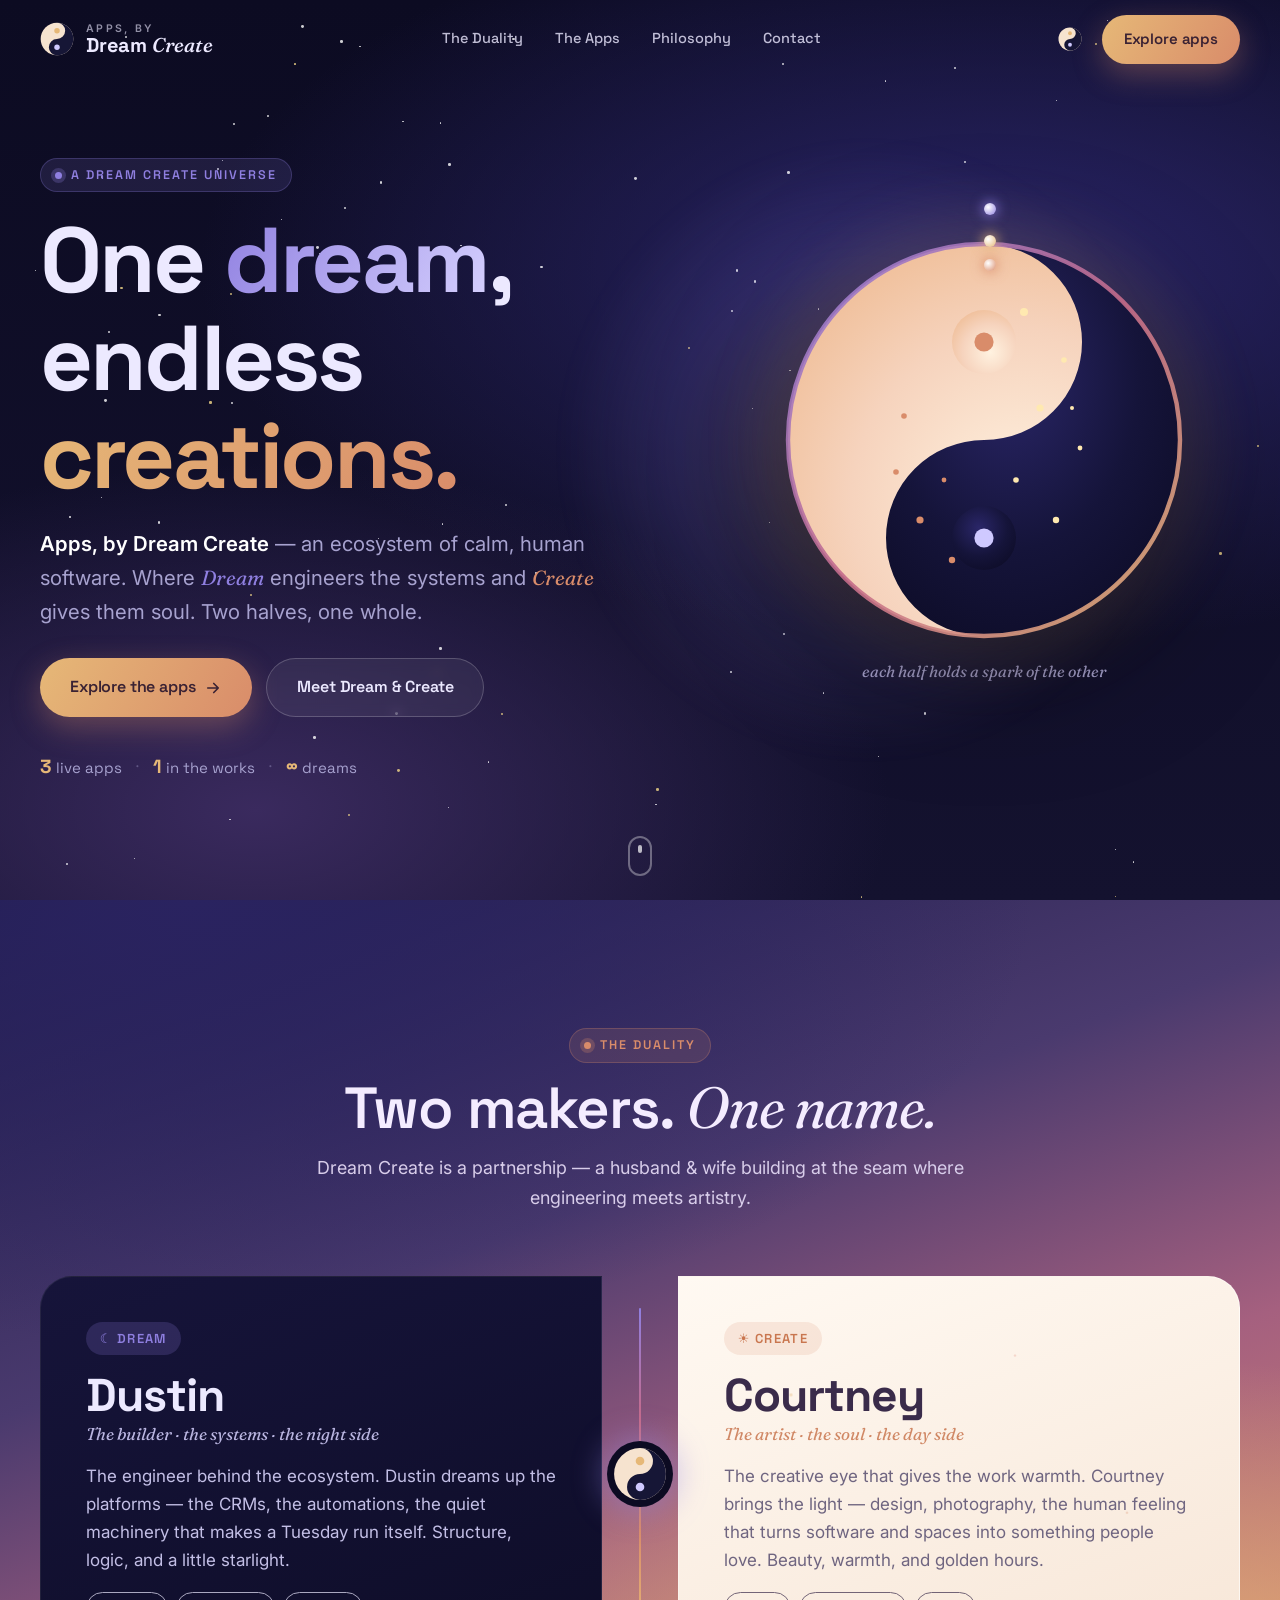
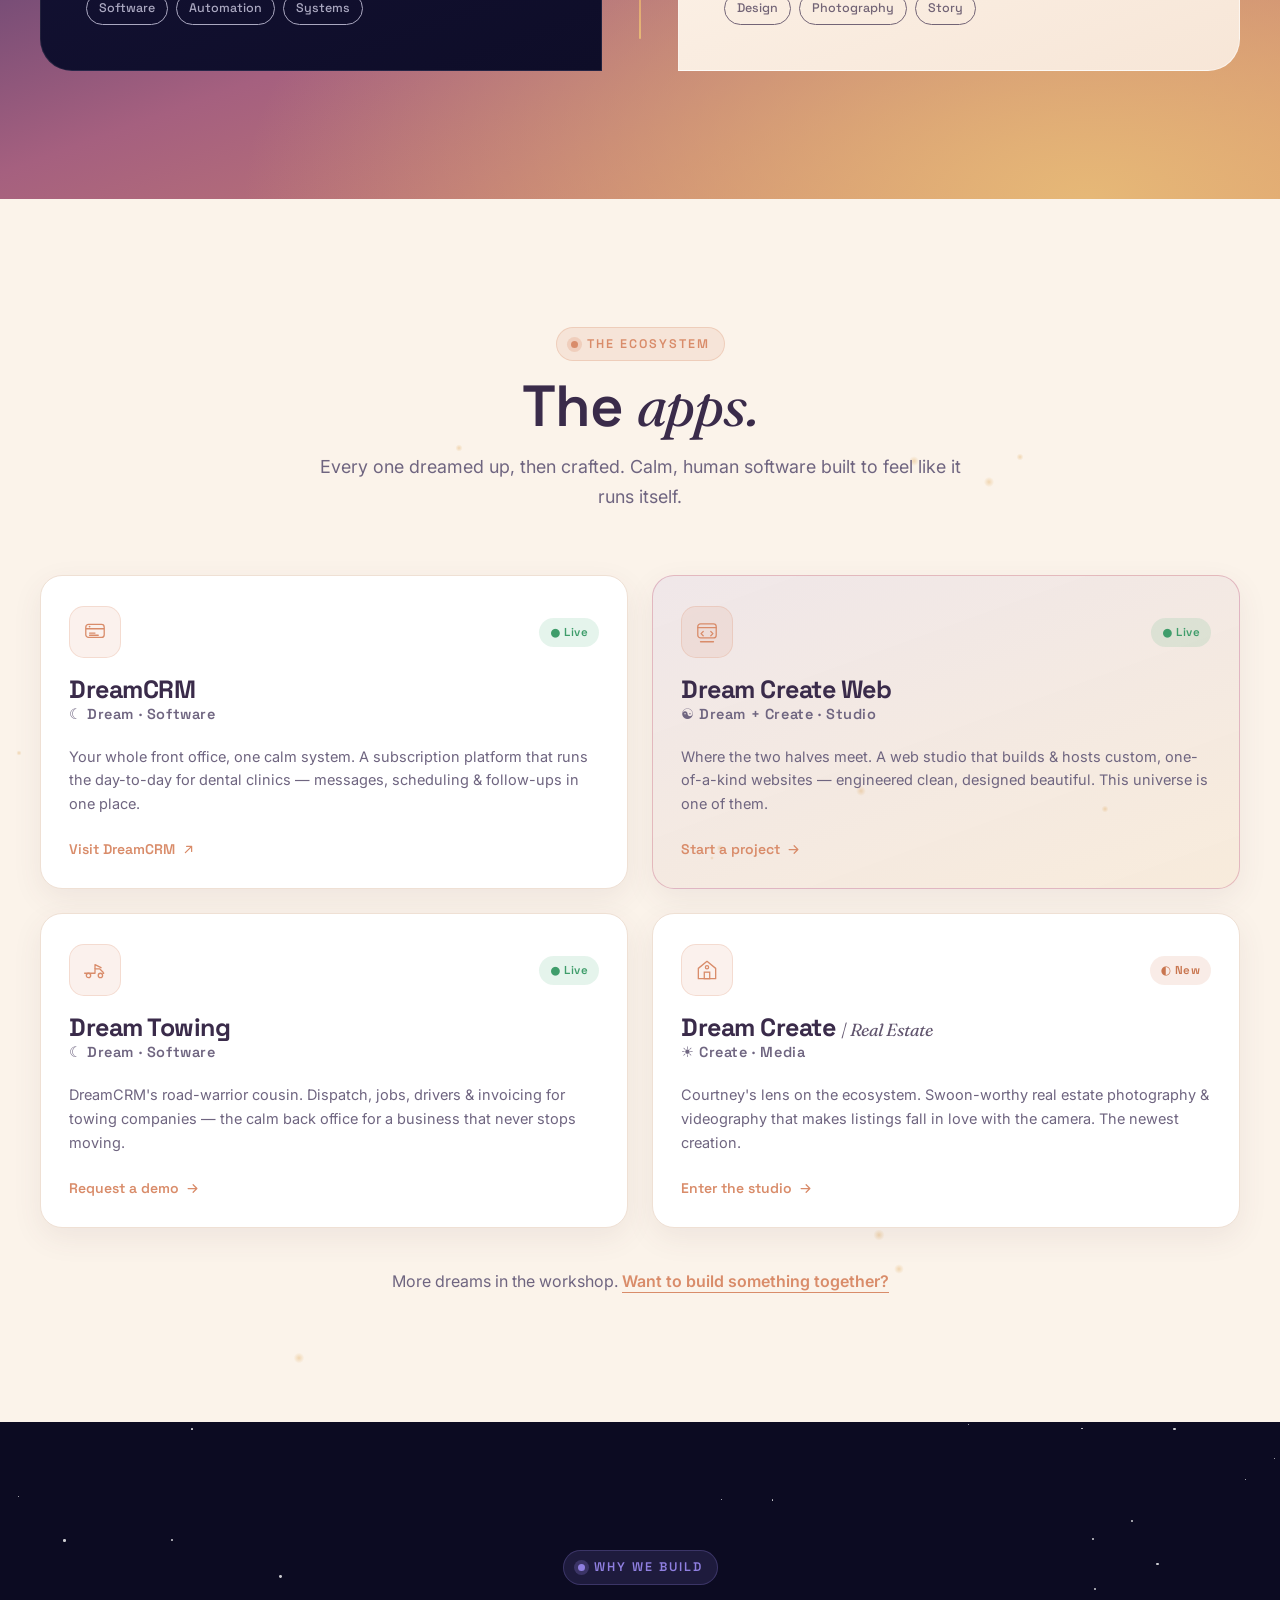
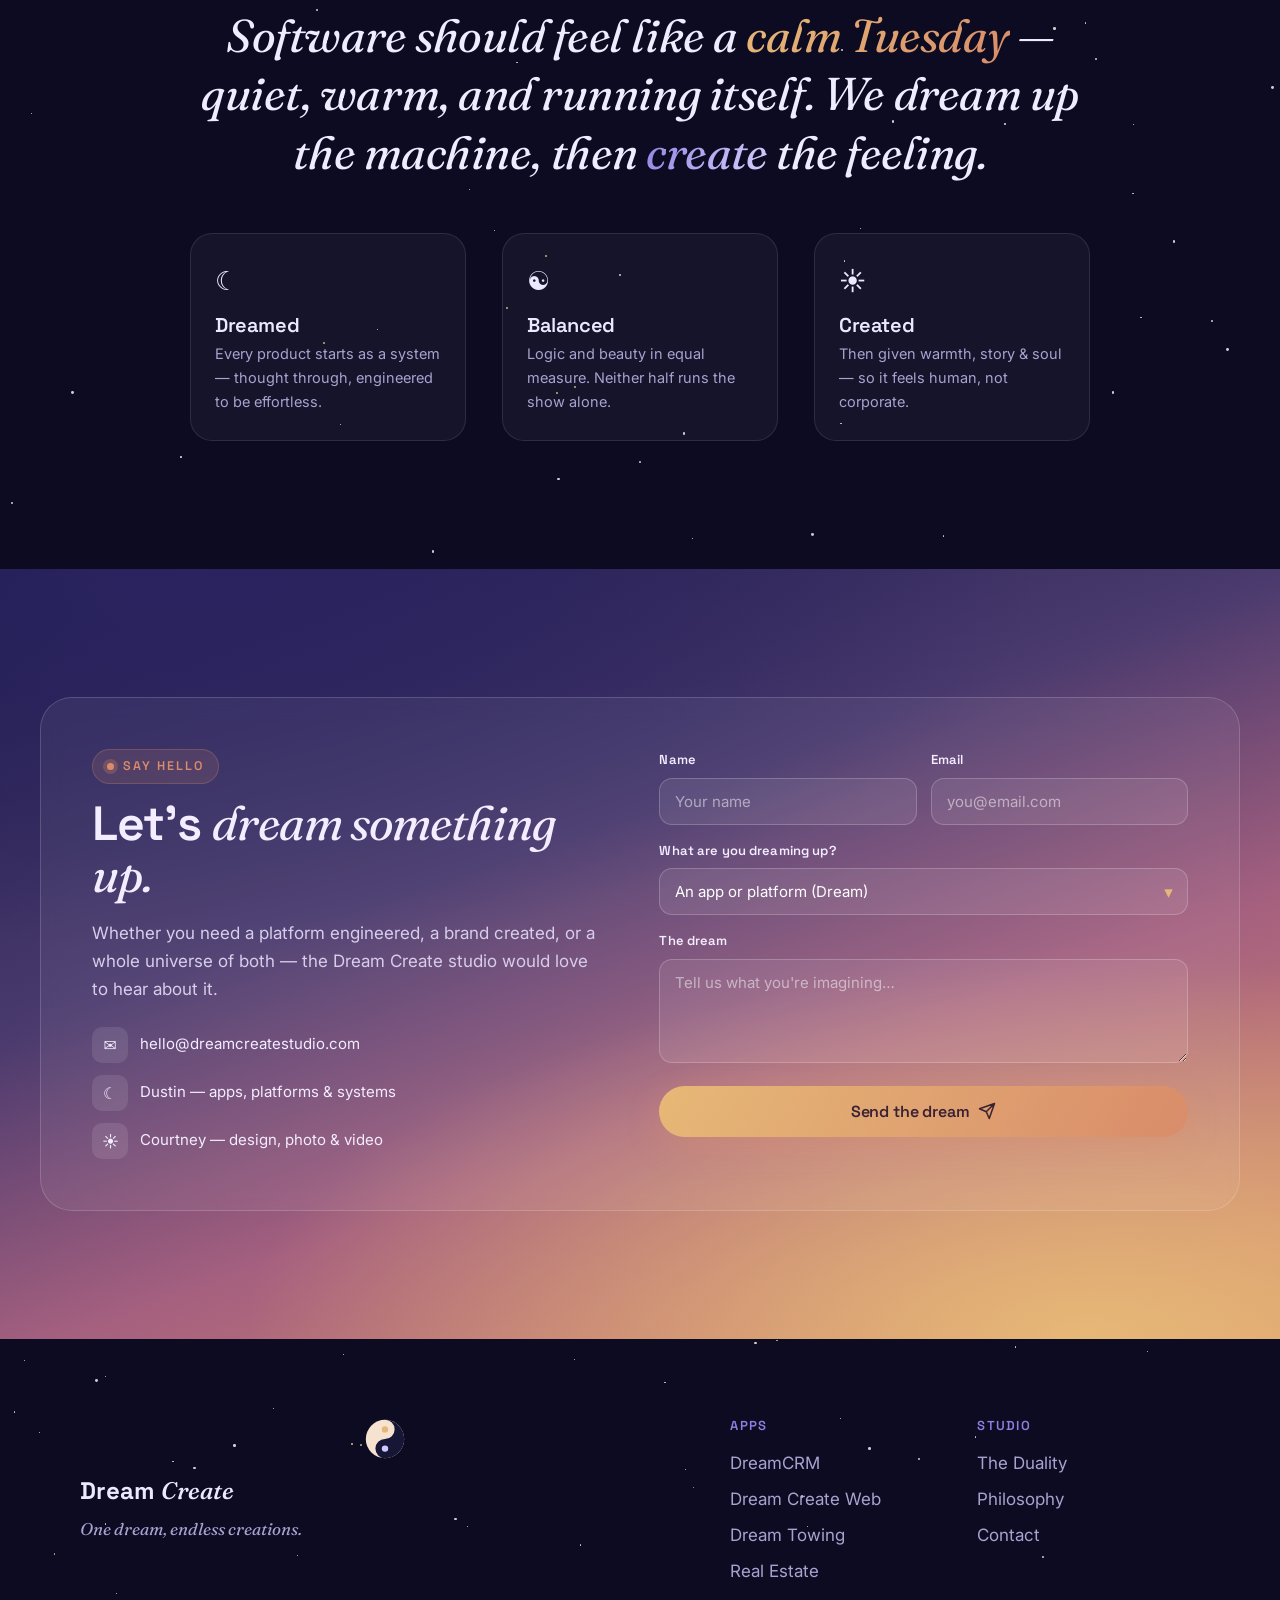
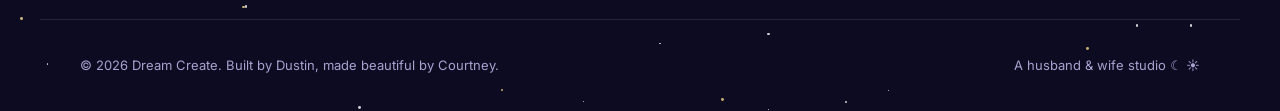
==== commit 21302f66: "Rebuild as "Apps, by Dream Create" ecosystem hub Pivot from a standalone real estate site to the Dre" ====
--- a/index.html
+++ b/index.html
@@ -1,603 +1,346 @@
 <!DOCTYPE html>
-<html lang="en" data-theme="day">
+<html lang="en" data-lead="balanced">
 <head>
   <meta charset="UTF-8" />
   <meta name="viewport" content="width=device-width, initial-scale=1.0" />
-  <title>Dream Create Real Estate · Photography &amp; Videography</title>
-  <meta name="description" content="Dream Create Real Estate — swoon-worthy photography &amp; videography that make homes fall in love with the camera. Interiors, exteriors, aerial, twilight &amp; cinematic video tours." />
-  <meta name="theme-color" content="#fbf3ea" />
-
-  <!-- Open Graph -->
-  <meta property="og:title" content="Dream Create Real Estate" />
-  <meta property="og:description" content="Photography &amp; videography that make homes fall in love with the camera." />
+  <title>Apps, by Dream Create — one dream, endless creations</title>
+  <meta name="description" content="Apps by Dream Create — a dreamed-up ecosystem of calm, human software. DreamCRM, Dream Create Web, Dream Towing & Dream Create Real Estate. Where Dream meets Create." />
+  <meta name="theme-color" content="#0e0e24" />
+
+  <meta property="og:title" content="Apps, by Dream Create" />
+  <meta property="og:description" content="One dream, endless creations. An ecosystem of calm, human software where Dream meets Create." />
   <meta property="og:type" content="website" />
 
-  <!-- Favicon: a tiny house -->
-  <link rel="icon" href="data:image/svg+xml,%3Csvg xmlns='http://www.w3.org/2000/svg' viewBox='0 0 100 100'%3E%3Cpath d='M50 12 8 46h10v42h64V46h10z' fill='%23d98c6a'/%3E%3Crect x='42' y='60' width='16' height='28' fill='%235b3a4b'/%3E%3Crect x='26' y='52' width='12' height='12' fill='%23f6c87b'/%3E%3Crect x='62' y='52' width='12' height='12' fill='%23f6c87b'/%3E%3C/svg%3E" />
-
-  <!-- Fonts -->
+  <!-- Favicon: a yin-yang -->
+  <link rel="icon" href="data:image/svg+xml,%3Csvg xmlns='http://www.w3.org/2000/svg' viewBox='0 0 100 100'%3E%3Ccircle cx='50' cy='50' r='48' fill='%23f6e3cf'/%3E%3Cpath d='M50 2a48 48 0 0 1 0 96 24 24 0 0 1 0-48 24 24 0 0 0 0-48' fill='%23161636'/%3E%3Ccircle cx='50' cy='26' r='8' fill='%23e6b877'/%3E%3Ccircle cx='50' cy='74' r='8' fill='%23cfc9ff'/%3E%3C/svg%3E" />
+
   <link rel="preconnect" href="https://fonts.googleapis.com" />
   <link rel="preconnect" href="https://fonts.gstatic.com" crossorigin />
-  <link href="https://fonts.googleapis.com/css2?family=Fraunces:ital,opsz,wght@0,9..144,400;0,9..144,600;0,9..144,700;0,9..144,900;1,9..144,500&family=Nunito:wght@400;500;600;700;800&family=Caveat:wght@600;700&display=swap" rel="stylesheet" />
-
-  <link rel="stylesheet" href="assets/css/styles.css" />
+  <link href="https://fonts.googleapis.com/css2?family=Space+Grotesk:wght@400;500;600;700&family=Inter:wght@400;500;600;700&family=Fraunces:ital,opsz,wght@0,9..144,500;0,9..144,600;1,9..144,400;1,9..144,500&display=swap" rel="stylesheet" />
+
+  <link rel="stylesheet" href="assets/css/app.css" />
 </head>
 <body>
-
-  <!-- ===== Scroll progress: a house being built ===== -->
-  <div class="build-progress" aria-hidden="true">
-    <div class="build-progress__track">
-      <div class="build-progress__fill"></div>
-    </div>
-    <div class="build-progress__house">
-      <svg viewBox="0 0 24 24" width="26" height="26"><path d="M12 2 1 11h3v11h16V11h3z" fill="currentColor"/><rect x="10" y="15" width="4" height="7" fill="#fff" opacity=".85"/></svg>
-    </div>
-  </div>
-
-  <!-- ===== Cursor sparkle layer ===== -->
-  <div class="sparkle-layer" aria-hidden="true"></div>
-
-  <!-- ===== Navigation ===== -->
-  <header class="nav" id="nav">
-    <a href="#top" class="brand" aria-label="Dream Create Real Estate home">
-      <span class="brand__mark" aria-hidden="true">
-        <svg viewBox="0 0 48 48" width="40" height="40">
-          <path d="M24 5 4 21h5v22h30V21h5z" class="brand__roof"/>
-          <rect x="20" y="30" width="8" height="13" class="brand__door"/>
-          <rect x="12" y="25" width="6" height="6" class="brand__win"/>
-          <rect x="30" y="25" width="6" height="6" class="brand__win"/>
-          <circle cx="24" cy="14" r="3" class="brand__heart-dot"/>
+  <!-- scroll progress -->
+  <div class="scrollbar" aria-hidden="true"><span></span></div>
+  <!-- cursor motes -->
+  <div class="motes" aria-hidden="true"></div>
+
+  <!-- ===== NAV ===== -->
+  <header class="nav nav--on-dark" id="nav">
+    <a href="#top" class="wordmark" aria-label="Apps by Dream Create — home">
+      <span class="wordmark__emblem" aria-hidden="true">
+        <svg viewBox="0 0 100 100" width="34" height="34">
+          <circle cx="50" cy="50" r="48" class="ym-light"/>
+          <path d="M50 2a48 48 0 0 1 0 96 24 24 0 0 1 0-48 24 24 0 0 0 0-48" class="ym-dark"/>
+          <circle cx="50" cy="26" r="8" class="ym-seed-warm"/>
+          <circle cx="50" cy="74" r="8" class="ym-seed-cool"/>
         </svg>
       </span>
-      <span class="brand__text">
-        <span class="brand__name">Dream Create</span>
-        <span class="brand__sub">Real Estate Media</span>
+      <span class="wordmark__text">
+        <span class="wordmark__pre">Apps, by</span>
+        <span class="wordmark__name"><b class="w-dream">Dream</b> <i class="w-create">Create</i></span>
       </span>
     </a>
 
     <nav class="nav__links" aria-label="Primary">
-      <a href="#services">Services</a>
-      <a href="#work">Portfolio</a>
-      <a href="#process">Process</a>
-      <a href="#about">About</a>
-      <a href="#contact">Say Hello</a>
+      <a href="#duality">The Duality</a>
+      <a href="#apps">The Apps</a>
+      <a href="#philosophy">Philosophy</a>
+      <a href="#contact">Contact</a>
     </nav>
 
     <div class="nav__actions">
-      <button class="theme-toggle" id="themeToggle" aria-label="Toggle day and night" aria-pressed="false">
-        <span class="theme-toggle__track">
-          <span class="theme-toggle__thumb">
-            <svg class="icon-sun" viewBox="0 0 24 24" width="16" height="16"><circle cx="12" cy="12" r="5" fill="currentColor"/><g stroke="currentColor" stroke-width="2" stroke-linecap="round"><line x1="12" y1="1" x2="12" y2="3"/><line x1="12" y1="21" x2="12" y2="23"/><line x1="4.2" y1="4.2" x2="5.6" y2="5.6"/><line x1="18.4" y1="18.4" x2="19.8" y2="19.8"/><line x1="1" y1="12" x2="3" y2="12"/><line x1="21" y1="12" x2="23" y2="12"/><line x1="4.2" y1="19.8" x2="5.6" y2="18.4"/><line x1="18.4" y1="5.6" x2="19.8" y2="4.2"/></g></svg>
-            <svg class="icon-moon" viewBox="0 0 24 24" width="15" height="15"><path d="M21 12.8A9 9 0 1 1 11.2 3a7 7 0 0 0 9.8 9.8z" fill="currentColor"/></svg>
-          </span>
+      <button class="balance-toggle" id="balanceToggle" aria-label="Shift the balance between Dream and Create" title="Shift the balance">
+        <span class="balance-toggle__orb">
+          <svg viewBox="0 0 100 100" width="24" height="24">
+            <circle cx="50" cy="50" r="48" class="ym-light"/>
+            <path d="M50 2a48 48 0 0 1 0 96 24 24 0 0 1 0-48 24 24 0 0 0 0-48" class="ym-dark"/>
+            <circle cx="50" cy="26" r="8" class="ym-seed-warm"/>
+            <circle cx="50" cy="74" r="8" class="ym-seed-cool"/>
+          </svg>
         </span>
       </button>
-      <a href="#contact" class="btn btn--primary nav__cta">
-        <span>Book a Shoot</span>
-        <svg viewBox="0 0 24 24" width="16" height="16" aria-hidden="true"><path d="M5 12h14M13 6l6 6-6 6" fill="none" stroke="currentColor" stroke-width="2.2" stroke-linecap="round" stroke-linejoin="round"/></svg>
-      </a>
-      <button class="nav__burger" id="navBurger" aria-label="Open menu" aria-expanded="false">
-        <span></span><span></span><span></span>
-      </button>
+      <a href="#apps" class="btn btn--dawn nav__cta"><span>Explore apps</span></a>
+      <button class="nav__burger" id="navBurger" aria-label="Open menu" aria-expanded="false"><span></span><span></span><span></span></button>
     </div>
   </header>
 
-  <!-- ===== HERO ===== -->
   <main id="top">
-    <section class="hero" id="hero">
-      <!-- Layered animated scene -->
-      <div class="hero__scene" aria-hidden="true">
-        <div class="sky"></div>
-        <div class="stars"></div>
-        <div class="celestial">
-          <div class="sun"></div>
-          <div class="moon"><span></span><span></span><span></span></div>
-        </div>
-
-        <!-- drifting clouds -->
-        <div class="cloud cloud--1"></div>
-        <div class="cloud cloud--2"></div>
-        <div class="cloud cloud--3"></div>
-
-        <!-- floating aerial drone (videography nod) -->
-        <div class="drone" data-parallax="0.5">
-          <svg viewBox="0 0 120 70" width="120" height="70">
-            <g fill="#5b3a4b">
-              <ellipse cx="60" cy="42" rx="22" ry="11"/>
-              <rect x="56" y="34" width="8" height="8" rx="2"/>
-            </g>
-            <circle cx="60" cy="50" r="6" fill="#f6c87b" class="drone__lens"/>
-            <g stroke="#5b3a4b" stroke-width="3" stroke-linecap="round">
-              <line x1="40" y1="36" x2="18" y2="24"/><line x1="80" y1="36" x2="102" y2="24"/>
-            </g>
-            <g class="drone__props">
-              <ellipse cx="16" cy="22" rx="16" ry="4" fill="#3a3231" opacity=".5"/>
-              <ellipse cx="104" cy="22" rx="16" ry="4" fill="#3a3231" opacity=".5"/>
-            </g>
+    <!-- ===== HERO ===== -->
+    <section class="hero mode-dream" id="hero">
+      <div class="starfield" data-stars="90" aria-hidden="true"></div>
+      <div class="hero__aura" aria-hidden="true"></div>
+
+      <div class="hero__inner">
+        <div class="hero__copy">
+          <span class="eyebrow reveal"><span class="eyebrow__spark"></span> A Dream Create universe</span>
+          <h1 class="hero__title reveal">
+            One <span class="grad-dream">dream</span>,<br />
+            endless <span class="grad-create">creations.</span>
+          </h1>
+          <p class="hero__lede reveal">
+            <b>Apps, by Dream Create</b> — an ecosystem of calm, human software.
+            Where <em class="t-dream">Dream</em> engineers the systems and
+            <em class="t-create">Create</em> gives them soul. Two halves, one whole.
+          </p>
+          <div class="hero__cta reveal">
+            <a href="#apps" class="btn btn--dawn btn--lg"><span>Explore the apps</span>
+              <svg viewBox="0 0 24 24" width="18" height="18" aria-hidden="true"><path d="M5 12h14M13 6l6 6-6 6" fill="none" stroke="currentColor" stroke-width="2.2" stroke-linecap="round" stroke-linejoin="round"/></svg>
+            </a>
+            <a href="#duality" class="btn btn--glass btn--lg"><span>Meet Dream &amp; Create</span></a>
+          </div>
+          <div class="hero__meta reveal">
+            <span><b>3</b> live apps</span><span class="dot">·</span>
+            <span><b>1</b> in the works</span><span class="dot">·</span>
+            <span><b>∞</b> dreams</span>
+          </div>
+        </div>
+
+        <!-- The living yin-yang emblem -->
+        <div class="hero__emblem reveal" data-parallax="0.4">
+          <div class="emblem">
+            <div class="emblem__glow"></div>
+            <svg viewBox="0 0 100 100" class="emblem__yy" width="360" height="360" aria-hidden="true">
+              <defs>
+                <radialGradient id="cosmo" cx="42%" cy="34%" r="80%">
+                  <stop offset="0" stop-color="#2a2668"/><stop offset="55%" stop-color="#15143a"/><stop offset="100%" stop-color="#0c0b24"/>
+                </radialGradient>
+                <radialGradient id="dawn" cx="60%" cy="66%" r="80%">
+                  <stop offset="0" stop-color="#fff2e0"/><stop offset="55%" stop-color="#f6d3bd"/><stop offset="100%" stop-color="#eeb98f"/>
+                </radialGradient>
+                <linearGradient id="seam" x1="0" y1="0" x2="1" y2="1">
+                  <stop offset="0" stop-color="#8f7fe0"/><stop offset="50%" stop-color="#c56b8a"/><stop offset="100%" stop-color="#e6b877"/>
+                </linearGradient>
+              </defs>
+              <circle cx="50" cy="50" r="49" fill="url(#dawn)"/>
+              <path d="M50 1a49 49 0 0 1 0 98 24.5 24.5 0 0 1 0-49 24.5 24.5 0 0 0 0-49" fill="url(#cosmo)"/>
+              <circle cx="50" cy="50" r="49" fill="none" stroke="url(#seam)" stroke-width="1.1" opacity=".9"/>
+              <!-- stars in the dream half -->
+              <g class="emblem__stars" fill="#ffe9b0">
+                <circle cx="60" cy="18" r="1"/><circle cx="70" cy="30" r=".7"/><circle cx="64" cy="42" r=".9"/>
+                <circle cx="74" cy="52" r=".6"/><circle cx="58" cy="60" r=".7"/><circle cx="68" cy="70" r=".8"/>
+                <circle cx="55" cy="30" r=".6"/><circle cx="72" cy="42" r=".5"/>
+              </g>
+              <!-- sparkles in the create half -->
+              <g class="emblem__sparkles" fill="#d98c6a">
+                <circle cx="34" cy="70" r=".9"/><circle cx="28" cy="58" r=".7"/><circle cx="40" cy="60" r=".6"/>
+                <circle cx="30" cy="44" r=".7"/><circle cx="42" cy="80" r=".8"/>
+              </g>
+              <!-- seed dots -->
+              <circle cx="50" cy="25.5" r="8" fill="url(#dawn)" class="seed seed--warm"/>
+              <circle cx="50" cy="25.5" r="2.4" fill="#d98c6a"/>
+              <circle cx="50" cy="74.5" r="8" fill="url(#cosmo)" class="seed seed--cool"/>
+              <circle cx="50" cy="74.5" r="2.4" fill="#cfc9ff"/>
+            </svg>
+            <!-- orbiting app dots -->
+            <div class="emblem__orbit orbit--1"><span class="orbit-dot" title="DreamCRM"></span></div>
+            <div class="emblem__orbit orbit--2"><span class="orbit-dot" title="Dream Create Web"></span></div>
+            <div class="emblem__orbit orbit--3"><span class="orbit-dot" title="Dream Towing"></span></div>
+          </div>
+          <p class="emblem__caption">each half holds a spark of the other</p>
+        </div>
+      </div>
+
+      <a href="#duality" class="scroll-cue" aria-label="Scroll down"><span></span></a>
+    </section>
+
+    <!-- ===== DUALITY ===== -->
+    <section class="section duality mode-twilight" id="duality">
+      <div class="section__head reveal">
+        <span class="eyebrow eyebrow--center"><span class="eyebrow__spark"></span> The duality</span>
+        <h2 class="section__title">Two makers. <span class="fr-i">One name.</span></h2>
+        <p class="section__sub">Dream Create is a partnership — a husband &amp; wife building at the seam where engineering meets artistry.</p>
+      </div>
+
+      <div class="duality__split">
+        <!-- Dream / Dustin -->
+        <article class="half half--dream reveal">
+          <div class="half__stars" data-stars="26" aria-hidden="true"></div>
+          <div class="half__inner">
+            <span class="half__badge">☾ Dream</span>
+            <h3>Dustin</h3>
+            <p class="half__role">The builder · the systems · the night side</p>
+            <p>The engineer behind the ecosystem. Dustin dreams up the platforms — the CRMs, the automations, the quiet machinery that makes a Tuesday run itself. Structure, logic, and a little starlight.</p>
+            <ul class="half__tags"><li>Software</li><li>Automation</li><li>Systems</li></ul>
+          </div>
+        </article>
+
+        <!-- the seam -->
+        <div class="seam" aria-hidden="true"><span class="seam__yy">
+          <svg viewBox="0 0 100 100" width="54" height="54">
+            <circle cx="50" cy="50" r="48" class="ym-light"/>
+            <path d="M50 2a48 48 0 0 1 0 96 24 24 0 0 1 0-48 24 24 0 0 0 0-48" class="ym-dark"/>
+            <circle cx="50" cy="26" r="8" class="ym-seed-warm"/>
+            <circle cx="50" cy="74" r="8" class="ym-seed-cool"/>
           </svg>
-        </div>
-
-        <!-- hot air balloon shaped like a house -->
-        <div class="balloon" data-parallax="0.25">
-          <svg viewBox="0 0 90 130" width="80" height="116">
-            <path d="M45 4C22 4 8 22 8 42c0 20 18 34 25 44h24c7-10 25-24 25-44C82 22 68 4 45 4Z" fill="#d98c6a"/>
-            <path d="M45 4C33 4 27 22 27 42c0 20 4 34 8 44h20c4-10 8-24 8-44C63 22 57 4 45 4Z" fill="#eab8b1" opacity=".6"/>
-            <path d="M20 44 45 26l25 18" fill="none" stroke="#fff5ec" stroke-width="3" opacity=".7"/>
-            <rect x="34" y="92" width="22" height="14" rx="3" fill="#5b3a4b"/>
-            <rect x="41" y="96" width="8" height="10" fill="#f6c87b"/>
-          </svg>
-        </div>
-
-        <!-- rolling hills -->
-        <div class="hills hills--back"></div>
-        <div class="hills hills--front"></div>
-
-        <!-- the charming house -->
-        <div class="house-scene" data-parallax="-0.15">
-          <svg viewBox="0 0 360 300" width="360" height="300" class="the-house">
-            <!-- shadow -->
-            <ellipse cx="180" cy="286" rx="150" ry="14" fill="#000" opacity=".08"/>
-            <!-- chimney + smoke -->
-            <rect x="238" y="66" width="26" height="46" rx="3" fill="#b96b4c"/>
-            <g class="smoke">
-              <circle cx="251" cy="58" r="7"/><circle cx="256" cy="44" r="9"/><circle cx="248" cy="30" r="11"/>
-            </g>
-            <!-- roof -->
-            <path d="M180 44 40 150h280z" fill="#c97b5a"/>
-            <path d="M180 44 40 150h30L180 74z" fill="#d98c6a"/>
-            <!-- body -->
-            <rect x="66" y="150" width="228" height="120" fill="#fff5ec"/>
-            <rect x="66" y="150" width="228" height="120" fill="url(#wall)" opacity=".5"/>
-            <!-- door -->
-            <rect x="158" y="196" width="44" height="74" rx="22" fill="#5b3a4b" class="house-door"/>
-            <circle cx="192" cy="234" r="3" fill="#f6c87b"/>
-            <!-- windows that glow at night -->
-            <g class="house-win">
-              <rect x="94" y="182" width="40" height="40" rx="6" fill="#cfe3ec"/>
-              <path d="M94 202h40M114 182v40" stroke="#fff5ec" stroke-width="3"/>
-            </g>
-            <g class="house-win">
-              <rect x="226" y="182" width="40" height="40" rx="6" fill="#cfe3ec"/>
-              <path d="M226 202h40M246 182v40" stroke="#fff5ec" stroke-width="3"/>
-            </g>
-            <!-- heart wreath on door -->
-            <path d="M180 168c-4-6-14-4-14 3 0 6 8 10 14 15 6-5 14-9 14-15 0-7-10-9-14-3z" fill="#eab8b1" opacity=".9"/>
-
-            <!-- little puppy peeking from behind the house -->
-            <g class="puppy" transform="translate(276 214)">
-              <ellipse cx="20" cy="52" rx="20" ry="8" fill="#000" opacity=".08"/>
-              <path d="M6 30c-6-2-6 14 2 16" fill="#c99a6a"/>
-              <path d="M34 30c6-2 6 14-2 16" fill="#c99a6a"/>
-              <circle cx="20" cy="30" r="18" fill="#e0b978"/>
-              <ellipse cx="20" cy="38" rx="9" ry="7" fill="#fff2df"/>
-              <circle cx="20" cy="35" r="2.6" fill="#3a3231"/>
-              <circle cx="13" cy="26" r="3.2" fill="#3a3231" class="puppy__eye"/>
-              <circle cx="27" cy="26" r="3.2" fill="#3a3231" class="puppy__eye"/>
-              <circle cx="13.8" cy="25" r="1" fill="#fff"/><circle cx="27.8" cy="25" r="1" fill="#fff"/>
-            </g>
-
-            <defs>
-              <linearGradient id="wall" x1="0" y1="0" x2="0" y2="1">
-                <stop offset="0" stop-color="#ffffff"/><stop offset="1" stop-color="#f3d9c9"/>
-              </linearGradient>
-            </defs>
-          </svg>
-
-          <!-- animated "For Sale / Just Listed" swinging sign -->
-          <div class="yard-sign">
-            <div class="yard-sign__post"></div>
-            <div class="yard-sign__board">
-              <span class="yard-sign__small">Now Booking</span>
-              <span class="yard-sign__big">Just Listed</span>
-              <span class="yard-sign__heart">♥</span>
-            </div>
-          </div>
-        </div>
-
-        <!-- fireflies at night -->
-        <div class="fireflies"></div>
-      </div>
-
-      <!-- Hero copy -->
-      <div class="hero__content">
-        <span class="eyebrow eyebrow--center reveal">
-          <span class="eyebrow__dot"></span> Real Estate Photography &amp; Videography
-        </span>
-        <h1 class="hero__title reveal">
-          Every home deserves its
-          <span class="fancy">glamour&nbsp;shot.</span>
-        </h1>
-        <p class="hero__lede reveal">
-          We make listings <em>swoon-worthy</em> — bright, warm, cinematic photos &amp; video that
-          help buyers fall head over heels before they ever walk through the door.
-        </p>
-        <div class="hero__cta reveal">
-          <a href="#contact" class="btn btn--primary btn--lg">
-            <span>Book Your Shoot</span>
-            <svg viewBox="0 0 24 24" width="18" height="18" aria-hidden="true"><path d="M5 12h14M13 6l6 6-6 6" fill="none" stroke="currentColor" stroke-width="2.2" stroke-linecap="round" stroke-linejoin="round"/></svg>
+        </span></div>
+
+        <!-- Create / Courtney -->
+        <article class="half half--create reveal">
+          <div class="half__motes" aria-hidden="true"></div>
+          <div class="half__inner">
+            <span class="half__badge">☀ Create</span>
+            <h3>Courtney</h3>
+            <p class="half__role">The artist · the soul · the day side</p>
+            <p>The creative eye that gives the work warmth. Courtney brings the light — design, photography, the human feeling that turns software and spaces into something people love. Beauty, warmth, and golden hours.</p>
+            <ul class="half__tags"><li>Design</li><li>Photography</li><li>Story</li></ul>
+          </div>
+        </article>
+      </div>
+    </section>
+
+    <!-- ===== APPS ===== -->
+    <section class="section apps mode-create" id="apps">
+      <div class="motes-warm" data-motes="18" aria-hidden="true"></div>
+      <div class="section__head reveal">
+        <span class="eyebrow eyebrow--center"><span class="eyebrow__spark"></span> The ecosystem</span>
+        <h2 class="section__title">The <span class="fr-i">apps.</span></h2>
+        <p class="section__sub">Every one dreamed up, then crafted. Calm, human software built to feel like it runs itself.</p>
+      </div>
+
+      <div class="apps__grid">
+        <!-- DreamCRM -->
+        <article class="app-card app-card--dream reveal" style="--i:0" tabindex="0">
+          <div class="app-card__top">
+            <span class="app-card__icon">
+              <svg viewBox="0 0 48 48" width="26" height="26"><rect x="7" y="10" width="34" height="24" rx="5" fill="none" stroke="currentColor" stroke-width="2.4"/><path d="M7 18h34" stroke="currentColor" stroke-width="2.4"/><circle cx="14" cy="14" r="1.6" fill="currentColor"/><path d="M14 26h10M14 30h16" stroke="currentColor" stroke-width="2.4" stroke-linecap="round"/></svg>
+            </span>
+            <span class="badge badge--live">● Live</span>
+          </div>
+          <h3>DreamCRM</h3>
+          <p class="app-card__tag">☾ Dream · Software</p>
+          <p>Your whole front office, one calm system. A subscription platform that runs the day-to-day for dental clinics — messages, scheduling &amp; follow-ups in one place.</p>
+          <a class="app-card__link" href="https://dreamcreatestudio.com" target="_blank" rel="noopener">Visit DreamCRM
+            <svg viewBox="0 0 24 24" width="15" height="15" aria-hidden="true"><path d="M7 17 17 7M9 7h8v8" fill="none" stroke="currentColor" stroke-width="2" stroke-linecap="round" stroke-linejoin="round"/></svg>
           </a>
-          <a href="#work" class="btn btn--ghost btn--lg">
-            <svg viewBox="0 0 24 24" width="18" height="18" aria-hidden="true"><path d="M8 5v14l11-7z" fill="currentColor"/></svg>
-            <span>See the Portfolio</span>
+        </article>
+
+        <!-- Dream Create Web -->
+        <article class="app-card app-card--seam reveal" style="--i:1" tabindex="0">
+          <div class="app-card__top">
+            <span class="app-card__icon">
+              <svg viewBox="0 0 48 48" width="26" height="26"><rect x="7" y="9" width="34" height="26" rx="5" fill="none" stroke="currentColor" stroke-width="2.4"/><path d="M7 16h34M12 42h24" stroke="currentColor" stroke-width="2.4" stroke-linecap="round"/><path d="M17 23l-4 4 4 4M31 23l4 4-4 4" fill="none" stroke="currentColor" stroke-width="2.4" stroke-linecap="round" stroke-linejoin="round"/></svg>
+            </span>
+            <span class="badge badge--live">● Live</span>
+          </div>
+          <h3>Dream Create Web</h3>
+          <p class="app-card__tag">☯ Dream + Create · Studio</p>
+          <p>Where the two halves meet. A web studio that builds &amp; hosts custom, one-of-a-kind websites — engineered clean, designed beautiful. This universe is one of them.</p>
+          <a class="app-card__link" href="#contact">Start a project
+            <svg viewBox="0 0 24 24" width="15" height="15" aria-hidden="true"><path d="M5 12h14M13 6l6 6-6 6" fill="none" stroke="currentColor" stroke-width="2" stroke-linecap="round" stroke-linejoin="round"/></svg>
           </a>
-        </div>
-        <div class="hero__trust reveal">
-          <div class="trust-stat"><strong data-count="500">0</strong><span>homes shot</span></div>
-          <div class="trust-stat"><strong data-count="24">0</strong><span>hr delivery</span></div>
-          <div class="trust-stat"><strong data-count="100">0</strong><span>% love, promised</span></div>
-        </div>
-      </div>
-
-      <a href="#services" class="scroll-cue" aria-label="Scroll down">
-        <span class="scroll-cue__mouse"><span></span></span>
-        <span class="scroll-cue__text">peek inside</span>
-      </a>
-    </section>
-
-    <!-- blueprint divider -->
-    <div class="divider divider--blueprint" aria-hidden="true">
-      <svg viewBox="0 0 1440 60" preserveAspectRatio="none"><path d="M0 40 L120 40 L150 15 L180 40 L1260 40 L1290 15 L1320 40 L1440 40" fill="none" stroke="currentColor" stroke-width="2" stroke-dasharray="6 8"/></svg>
-    </div>
-
-    <!-- ===== SERVICES ===== -->
-    <section class="section services" id="services">
-      <div class="section__head reveal">
-        <span class="eyebrow"><span class="eyebrow__dot"></span> What we do</span>
-        <h2 class="section__title">A whole home's worth of <span class="fancy">pretty.</span></h2>
-        <p class="section__sub">Pick a package or mix &amp; match — every room, angle, and golden hour covered.</p>
-      </div>
-
-      <div class="services__grid">
-        <!-- Card 1 -->
-        <article class="svc-card reveal" tabindex="0" style="--i:0">
-          <div class="svc-card__icon">
-            <svg viewBox="0 0 48 48" width="30" height="30"><rect x="6" y="12" width="36" height="26" rx="4" fill="none" stroke="currentColor" stroke-width="2.4"/><circle cx="24" cy="25" r="7" fill="none" stroke="currentColor" stroke-width="2.4"/><rect x="17" y="8" width="14" height="6" rx="2" fill="currentColor"/><circle cx="36" cy="18" r="1.6" fill="currentColor"/></svg>
-          </div>
-          <h3>Interior &amp; Exterior Photography</h3>
-          <p>Bright, true-to-life HDR stills that make every room feel like home. Wide, styled, and flattering.</p>
-          <span class="svc-card__tag">from $189</span>
-        </article>
-        <!-- Card 2 -->
-        <article class="svc-card reveal" tabindex="0" style="--i:1">
-          <div class="svc-card__icon">
-            <svg viewBox="0 0 48 48" width="30" height="30"><rect x="6" y="14" width="26" height="20" rx="4" fill="none" stroke="currentColor" stroke-width="2.4"/><path d="M32 22l10-6v16l-10-6z" fill="currentColor"/></svg>
-          </div>
-          <h3>Cinematic Video Tours</h3>
-          <p>Smooth, scroll-stopping walkthroughs with motion, music, and mood. Built for the social-media scroll.</p>
-          <span class="svc-card__tag">from $349</span>
-        </article>
-        <!-- Card 3 -->
-        <article class="svc-card reveal" tabindex="0" style="--i:2">
-          <div class="svc-card__icon">
-            <svg viewBox="0 0 48 48" width="30" height="30"><circle cx="24" cy="24" r="6" fill="currentColor"/><g stroke="currentColor" stroke-width="2.4" stroke-linecap="round"><path d="M18 18 8 12M30 18l10-6M18 30 8 36M30 30l10 6"/></g><ellipse cx="8" cy="11" rx="6" ry="2" fill="currentColor" opacity=".5"/><ellipse cx="40" cy="11" rx="6" ry="2" fill="currentColor" opacity=".5"/><ellipse cx="8" cy="37" rx="6" ry="2" fill="currentColor" opacity=".5"/><ellipse cx="40" cy="37" rx="6" ry="2" fill="currentColor" opacity=".5"/></svg>
-          </div>
-          <h3>Aerial &amp; Drone</h3>
-          <p>Sweeping FAA-licensed aerials that show off the lot, the neighborhood, and that dreamy sunset skyline.</p>
-          <span class="svc-card__tag">from $149</span>
-        </article>
-        <!-- Card 4 -->
-        <article class="svc-card reveal" tabindex="0" style="--i:3">
-          <div class="svc-card__icon">
-            <svg viewBox="0 0 48 48" width="30" height="30"><path d="M24 6 6 20h4v22h28V20h4z" fill="none" stroke="currentColor" stroke-width="2.4" stroke-linejoin="round"/><circle cx="24" cy="30" r="6" fill="currentColor"/><path d="M24 6v6" stroke="currentColor" stroke-width="2.4"/></svg>
-          </div>
-          <h3>Twilight Shoots</h3>
-          <p>That magic-hour glow — warm windows, purple skies, and serious curb-appeal drama.</p>
-          <span class="svc-card__tag">from $129</span>
-        </article>
-        <!-- Card 5 -->
-        <article class="svc-card reveal" tabindex="0" style="--i:4">
-          <div class="svc-card__icon">
-            <svg viewBox="0 0 48 48" width="30" height="30"><rect x="8" y="8" width="32" height="32" rx="4" fill="none" stroke="currentColor" stroke-width="2.4"/><path d="M8 20h32M20 20v20" stroke="currentColor" stroke-width="2.4"/><circle cx="14" cy="14" r="2" fill="currentColor"/></svg>
-          </div>
-          <h3>Floor Plans &amp; Virtual Tours</h3>
-          <p>Interactive 3D tours and clean 2D/3D floor plans so buyers can wander any time, day or night.</p>
-          <span class="svc-card__tag">from $99</span>
-        </article>
-        <!-- Card 6 -->
-        <article class="svc-card reveal" tabindex="0" style="--i:5">
-          <div class="svc-card__icon">
-            <svg viewBox="0 0 48 48" width="30" height="30"><path d="M24 40s-14-8-14-19a8 8 0 0 1 14-5 8 8 0 0 1 14 5c0 11-14 19-14 19z" fill="currentColor"/></svg>
-          </div>
-          <h3>Virtual Staging &amp; Edits</h3>
-          <p>Empty rooms, meet your future. Tasteful virtual furniture, decluttering, and sky swaps that still feel real.</p>
-          <span class="svc-card__tag">from $39/img</span>
-        </article>
-      </div>
-    </section>
-
-    <!-- ===== PORTFOLIO ===== -->
-    <section class="section work" id="work">
-      <div class="section__head reveal">
-        <span class="eyebrow"><span class="eyebrow__dot"></span> Recent love stories</span>
-        <h2 class="section__title">The <span class="fancy">portfolio.</span></h2>
-        <p class="section__sub">A peek at homes we've helped find their perfect match. <em>Your masterpieces go here.</em></p>
-      </div>
-
-      <div class="work__filters reveal" role="tablist" aria-label="Filter portfolio">
-        <button class="chip is-active" data-filter="all" role="tab" aria-selected="true">All</button>
-        <button class="chip" data-filter="interior" role="tab" aria-selected="false">Interiors</button>
-        <button class="chip" data-filter="exterior" role="tab" aria-selected="false">Exteriors</button>
-        <button class="chip" data-filter="aerial" role="tab" aria-selected="false">Aerial</button>
-        <button class="chip" data-filter="twilight" role="tab" aria-selected="false">Twilight</button>
-      </div>
-
-      <div class="work__grid" id="workGrid">
-        <!-- tiles injected + enhanced by JS; these are the source of truth -->
-        <figure class="frame reveal" data-cat="exterior" data-scene="cottage" style="--g1:#f5c9a8;--g2:#d98c6a;--g3:#8da982">
-          <figcaption><span class="frame__tag">Exterior</span><span class="frame__title">The Willow Cottage</span></figcaption>
-        </figure>
-        <figure class="frame reveal" data-cat="interior" data-scene="living" style="--g1:#fbe6d4;--g2:#eab8b1;--g3:#c99b5b">
-          <figcaption><span class="frame__tag">Interior</span><span class="frame__title">Sunlit Living Room</span></figcaption>
-        </figure>
-        <figure class="frame reveal" data-cat="twilight" data-scene="twilight" style="--g1:#3a3a63;--g2:#8a5a7a;--g3:#f6c87b">
-          <figcaption><span class="frame__tag">Twilight</span><span class="frame__title">Golden Hour Glow</span></figcaption>
-        </figure>
-        <figure class="frame reveal" data-cat="aerial" data-scene="aerial" style="--g1:#a9d6c9;--g2:#8da982;--g3:#5b7a5a">
-          <figcaption><span class="frame__tag">Aerial</span><span class="frame__title">Bird's Eye Estate</span></figcaption>
-        </figure>
-        <figure class="frame reveal" data-cat="interior" data-scene="kitchen" style="--g1:#fff3e2;--g2:#e0b978;--g3:#d98c6a">
-          <figcaption><span class="frame__tag">Interior</span><span class="frame__title">Chef's Dream Kitchen</span></figcaption>
-        </figure>
-        <figure class="frame reveal" data-cat="exterior" data-scene="modern" style="--g1:#dfe9ee;--g2:#a9bfa0;--g3:#5b3a4b">
-          <figcaption><span class="frame__tag">Exterior</span><span class="frame__title">Modern Farmhouse</span></figcaption>
-        </figure>
-        <figure class="frame reveal" data-cat="twilight" data-scene="pool" style="--g1:#2c3a63;--g2:#3a6a8a;--g3:#f6c87b">
-          <figcaption><span class="frame__tag">Twilight</span><span class="frame__title">Poolside at Dusk</span></figcaption>
-        </figure>
-        <figure class="frame reveal" data-cat="aerial" data-scene="neighborhood" style="--g1:#cfe3ec;--g2:#a9d6c9;--g3:#8da982">
-          <figcaption><span class="frame__tag">Aerial</span><span class="frame__title">Tree-Lined Streets</span></figcaption>
-        </figure>
-        <figure class="frame reveal" data-cat="interior" data-scene="bedroom" style="--g1:#f7e0e0;--g2:#eab8b1;--g3:#b98a9a">
-          <figcaption><span class="frame__tag">Interior</span><span class="frame__title">Cozy Primary Suite</span></figcaption>
-        </figure>
-      </div>
-
-      <!-- Before / After staging slider -->
-      <div class="beforeafter reveal">
-        <div class="beforeafter__head">
-          <h3>Empty room? <span class="fancy">Watch this.</span></h3>
-          <p>Drag the little house across to see the magic of virtual staging. 🏡</p>
-        </div>
-        <div class="ba" id="ba">
-          <div class="ba__img ba__img--after" data-label="After">
-            <div class="ba-scene ba-scene--staged"></div>
-            <span class="ba__badge ba__badge--after">Staged ✨</span>
-          </div>
-          <div class="ba__img ba__img--before" id="baBefore" data-label="Before">
-            <div class="ba-scene ba-scene--empty"></div>
-            <span class="ba__badge ba__badge--before">Empty</span>
-          </div>
-          <div class="ba__handle" id="baHandle" role="slider" aria-label="Reveal staged room" aria-valuemin="0" aria-valuemax="100" aria-valuenow="50" tabindex="0">
-            <span class="ba__handle-btn">
-              <svg viewBox="0 0 24 24" width="20" height="20"><path d="M12 2 3 9h2v11h14V9h2z" fill="currentColor"/></svg>
+        </article>
+
+        <!-- Dream Towing -->
+        <article class="app-card app-card--dream reveal" style="--i:2" tabindex="0">
+          <div class="app-card__top">
+            <span class="app-card__icon">
+              <svg viewBox="0 0 48 48" width="26" height="26"><path d="M4 30h20v-8h9l6 6v2h2" fill="none" stroke="currentColor" stroke-width="2.4" stroke-linejoin="round"/><circle cx="12" cy="34" r="4" fill="none" stroke="currentColor" stroke-width="2.4"/><circle cx="34" cy="34" r="4" fill="none" stroke="currentColor" stroke-width="2.4"/><path d="M24 22V14l12 6" fill="none" stroke="currentColor" stroke-width="2.4" stroke-linejoin="round"/></svg>
             </span>
-          </div>
-        </div>
-      </div>
-    </section>
-
-    <!-- ===== PROCESS ===== -->
-    <section class="section process" id="process">
-      <div class="section__head reveal">
-        <span class="eyebrow"><span class="eyebrow__dot"></span> Easy as pie (or pups)</span>
-        <h2 class="section__title">How we <span class="fancy">build the dream.</span></h2>
-        <p class="section__sub">Four cozy steps from "just listed" to "just sold."</p>
-      </div>
-
-      <ol class="process__path">
-        <li class="pstep reveal" style="--i:0">
-          <div class="pstep__num"><span>1</span>
-            <svg class="pstep__ico" viewBox="0 0 32 32" width="26" height="26"><rect x="5" y="7" width="22" height="20" rx="3" fill="none" stroke="currentColor" stroke-width="2"/><path d="M5 13h22M11 4v6M21 4v6" stroke="currentColor" stroke-width="2" stroke-linecap="round"/></svg>
-          </div>
-          <h3>Book</h3>
-          <p>Tell us about the home. We'll find a golden-hour slot and send a tidy checklist.</p>
-        </li>
-        <li class="pstep reveal" style="--i:1">
-          <div class="pstep__num"><span>2</span>
-            <svg class="pstep__ico" viewBox="0 0 32 32" width="26" height="26"><rect x="4" y="9" width="24" height="16" rx="3" fill="none" stroke="currentColor" stroke-width="2"/><circle cx="16" cy="17" r="5" fill="none" stroke="currentColor" stroke-width="2"/><rect x="12" y="5" width="8" height="4" rx="1" fill="currentColor"/></svg>
-          </div>
-          <h3>Shoot</h3>
-          <p>We arrive on time, styling as we go — photo, video &amp; drone in one friendly visit.</p>
-        </li>
-        <li class="pstep reveal" style="--i:2">
-          <div class="pstep__num"><span>3</span>
-            <svg class="pstep__ico" viewBox="0 0 32 32" width="26" height="26"><path d="M6 22 20 8l4 4L10 26H6z" fill="none" stroke="currentColor" stroke-width="2" stroke-linejoin="round"/><path d="M17 11l4 4" stroke="currentColor" stroke-width="2"/></svg>
-          </div>
-          <h3>Polish</h3>
-          <p>Hand-edited for warmth, color, and sparkle. Skies swapped, clutter gone, magic added.</p>
-        </li>
-        <li class="pstep reveal" style="--i:3">
-          <div class="pstep__num"><span>4</span>
-            <svg class="pstep__ico" viewBox="0 0 32 32" width="26" height="26"><path d="M16 4 4 11l12 7 12-7z" fill="none" stroke="currentColor" stroke-width="2" stroke-linejoin="round"/><path d="M4 11v10l12 7 12-7V11" fill="none" stroke="currentColor" stroke-width="2" stroke-linejoin="round"/></svg>
-          </div>
-          <h3>Deliver</h3>
-          <p>Your gorgeous gallery lands in your inbox within 24 hours — download, share, sell. 💌</p>
-        </li>
-      </ol>
-    </section>
-
-    <!-- ===== ABOUT ===== -->
-    <section class="section about" id="about">
-      <div class="about__grid">
-        <div class="about__portrait reveal">
-          <div class="portrait-frame">
-            <div class="portrait-frame__photo">
-              <!-- swap for a real headshot: <img src="assets/img/owner.jpg" alt="..."> -->
-              <svg viewBox="0 0 200 240" width="100%" height="100%" aria-label="Owner portrait placeholder">
-                <rect width="200" height="240" fill="#f3d9c9"/>
-                <circle cx="100" cy="96" r="46" fill="#e6c3a8"/>
-                <path d="M54 96a46 46 0 0 1 92 0c0 6-8 8-16 6-6 12-24 12-30 0-6 2-14 2-20-2-8 2-26 2-26-4z" fill="#7a5a44"/>
-                <rect x="40" y="150" width="120" height="90" rx="40" fill="#d98c6a"/>
-                <circle cx="100" cy="150" r="20" fill="#e6c3a8"/>
-              </svg>
-            </div>
-            <span class="portrait-frame__badge">The Owner ♥</span>
-          </div>
-          <div class="doghouse" title="woof!">
-            <svg viewBox="0 0 90 80" width="90" height="80">
-              <path d="M45 8 8 38h6v34h62V38h6z" fill="#c97b5a"/>
-              <path d="M45 30a14 14 0 0 0 0 42z" fill="#3a3231"/>
-              <ellipse cx="45" cy="70" rx="20" ry="4" fill="#000" opacity=".1"/>
-              <g class="doghouse__pup">
-                <circle cx="45" cy="58" r="11" fill="#e0b978"/>
-                <ellipse cx="45" cy="63" rx="6" ry="4.5" fill="#fff2df"/>
-                <circle cx="45" cy="60" r="1.6" fill="#3a3231"/>
-                <circle cx="40.5" cy="54" r="2" fill="#3a3231"/><circle cx="49.5" cy="54" r="2" fill="#3a3231"/>
-                <path d="M34 50c-3-1-3 7 1 8M56 50c3-1 3 7-1 8" fill="#c99a6a"/>
-              </g>
-            </svg>
-            <span class="doghouse__label">our art director</span>
-          </div>
-        </div>
-
-        <div class="about__body reveal">
-          <span class="eyebrow"><span class="eyebrow__dot"></span> Nice to meet you</span>
-          <h2 class="section__title">Hi, I'm <span class="fancy">[Her Name]</span> 👋</h2>
-          <p class="about__lead">
-            I started Dream Create Real Estate Media because I believe every home has a story worth
-            telling beautifully — and every agent deserves photos they're proud to post.
-          </p>
-          <p>
-            With a background in creative photography &amp; videography and a serious soft spot for
-            golden light (and golden retrievers), I treat each listing like it's my own front door.
-            The result? Bright, warm, honest imagery that gets homes noticed, saved, and <em>sold.</em>
-          </p>
-          <ul class="about__list">
-            <li><span class="tick">✓</span> Fully insured &amp; FAA-licensed drone pilot</li>
-            <li><span class="tick">✓</span> 24-hour turnaround, every time</li>
-            <li><span class="tick">✓</span> Local, friendly &amp; obsessively on-time</li>
+            <span class="badge badge--live">● Live</span>
+          </div>
+          <h3>Dream Towing</h3>
+          <p class="app-card__tag">☾ Dream · Software</p>
+          <p>DreamCRM's road-warrior cousin. Dispatch, jobs, drivers &amp; invoicing for towing companies — the calm back office for a business that never stops moving.</p>
+          <a class="app-card__link" href="#contact">Request a demo
+            <svg viewBox="0 0 24 24" width="15" height="15" aria-hidden="true"><path d="M5 12h14M13 6l6 6-6 6" fill="none" stroke="currentColor" stroke-width="2" stroke-linecap="round" stroke-linejoin="round"/></svg>
+          </a>
+        </article>
+
+        <!-- Dream Create Real Estate -->
+        <article class="app-card app-card--create reveal" style="--i:3" tabindex="0">
+          <div class="app-card__top">
+            <span class="app-card__icon">
+              <svg viewBox="0 0 48 48" width="26" height="26"><path d="M24 8 8 21v19h32V21z" fill="none" stroke="currentColor" stroke-width="2.4" stroke-linejoin="round"/><rect x="19" y="28" width="10" height="12" fill="none" stroke="currentColor" stroke-width="2.4"/><circle cx="24" cy="19" r="3" fill="none" stroke="currentColor" stroke-width="2.4"/></svg>
+            </span>
+            <span class="badge badge--soon">◐ New</span>
+          </div>
+          <h3>Dream Create <span class="re-sub">| Real Estate</span></h3>
+          <p class="app-card__tag">☀ Create · Media</p>
+          <p>Courtney's lens on the ecosystem. Swoon-worthy real estate photography &amp; videography that makes listings fall in love with the camera. The newest creation.</p>
+          <a class="app-card__link" href="apps/real-estate/index.html">Enter the studio
+            <svg viewBox="0 0 24 24" width="15" height="15" aria-hidden="true"><path d="M5 12h14M13 6l6 6-6 6" fill="none" stroke="currentColor" stroke-width="2" stroke-linecap="round" stroke-linejoin="round"/></svg>
+          </a>
+        </article>
+      </div>
+
+      <p class="apps__note reveal">More dreams in the workshop. <a href="#contact">Want to build something together?</a></p>
+    </section>
+
+    <!-- ===== PHILOSOPHY ===== -->
+    <section class="section philosophy mode-dream" id="philosophy">
+      <div class="starfield" data-stars="60" aria-hidden="true"></div>
+      <div class="philosophy__inner reveal">
+        <span class="eyebrow eyebrow--center"><span class="eyebrow__spark"></span> Why we build</span>
+        <blockquote class="philosophy__quote">
+          Software should feel like a <span class="grad-create">calm Tuesday</span> —
+          quiet, warm, and running itself. We dream up the machine,
+          then <span class="grad-dream">create</span> the feeling.
+        </blockquote>
+        <div class="pillars">
+          <div class="pillar"><span class="pillar__ico">☾</span><h4>Dreamed</h4><p>Every product starts as a system — thought through, engineered to be effortless.</p></div>
+          <div class="pillar"><span class="pillar__ico">☯</span><h4>Balanced</h4><p>Logic and beauty in equal measure. Neither half runs the show alone.</p></div>
+          <div class="pillar"><span class="pillar__ico">☀</span><h4>Created</h4><p>Then given warmth, story &amp; soul — so it feels human, not corporate.</p></div>
+        </div>
+      </div>
+    </section>
+
+    <!-- ===== CONTACT ===== -->
+    <section class="section contact mode-twilight" id="contact">
+      <div class="contact__card reveal">
+        <div class="contact__intro">
+          <span class="eyebrow"><span class="eyebrow__spark"></span> Say hello</span>
+          <h2 class="section__title">Let's <span class="fr-i">dream something up.</span></h2>
+          <p>Whether you need a platform engineered, a brand created, or a whole universe of both — the Dream Create studio would love to hear about it.</p>
+          <ul class="contact__meta">
+            <li><span class="c-ico">✉</span><a href="mailto:hello@dreamcreatestudio.com">hello@dreamcreatestudio.com</a></li>
+            <li><span class="c-ico">☾</span><span>Dustin — apps, platforms &amp; systems</span></li>
+            <li><span class="c-ico">☀</span><span>Courtney — design, photo &amp; video</span></li>
           </ul>
-          <a href="#contact" class="btn btn--primary">
-            <span>Let's make something pretty</span>
-            <svg viewBox="0 0 24 24" width="16" height="16" aria-hidden="true"><path d="M5 12h14M13 6l6 6-6 6" fill="none" stroke="currentColor" stroke-width="2.2" stroke-linecap="round" stroke-linejoin="round"/></svg>
-          </a>
-        </div>
-      </div>
-    </section>
-
-    <!-- ===== TESTIMONIALS ===== -->
-    <section class="section testi" id="love">
-      <div class="section__head reveal">
-        <span class="eyebrow"><span class="eyebrow__dot"></span> Kind words</span>
-        <h2 class="section__title">Agents are <span class="fancy">smitten.</span></h2>
-      </div>
-      <div class="testi__grid">
-        <blockquote class="quote-house reveal" style="--i:0">
-          <div class="quote-house__roof"></div>
-          <div class="quote-house__body">
-            <p>"My listings sell in <strong>half the time</strong> now. The photos are unreal — warm, bright, and so inviting."</p>
-            <footer><span class="avatar">JM</span><span>Jamie M. · Realtor®</span></footer>
-          </div>
-        </blockquote>
-        <blockquote class="quote-house reveal" style="--i:1">
-          <div class="quote-house__roof"></div>
-          <div class="quote-house__body">
-            <p>"The twilight shots stopped the scroll. I had <strong>three showings booked</strong> the day I posted."</p>
-            <footer><span class="avatar">RT</span><span>Riley T. · Broker</span></footer>
-          </div>
-        </blockquote>
-        <blockquote class="quote-house reveal" style="--i:2">
-          <div class="quote-house__roof"></div>
-          <div class="quote-house__body">
-            <p>"On time, so sweet, and the video tours are <strong>cinematic magic</strong>. My clients cried happy tears."</p>
-            <footer><span class="avatar">DL</span><span>Dana L. · Team Lead</span></footer>
-          </div>
-        </blockquote>
-      </div>
-    </section>
-
-    <!-- ===== CONTACT / MAILBOX ===== -->
-    <section class="section contact" id="contact">
-      <div class="contact__grid">
-        <div class="contact__intro reveal">
-          <span class="eyebrow"><span class="eyebrow__dot"></span> Say hello</span>
-          <h2 class="section__title">Drop us a <span class="fancy">letter.</span></h2>
-          <p>Fill in the note, pop it in the mailbox, and we'll write back within one business day with availability &amp; a quote. No pressure, all pretty.</p>
-
-          <ul class="contact__meta">
-            <li>
-              <span class="contact__ico">✉️</span>
-              <a href="mailto:hello@dreamcreatestudio.com">hello@dreamcreatestudio.com</a>
-            </li>
-            <li>
-              <span class="contact__ico">📞</span>
-              <a href="tel:+15550000000">(555) 000-0000</a>
-            </li>
-            <li>
-              <span class="contact__ico">📸</span>
-              <a href="#" rel="noopener">@dreamcreate.realestate</a>
-            </li>
-          </ul>
-
-          <!-- The mailbox that receives the letter -->
-          <div class="mailbox" id="mailbox" aria-hidden="true">
-            <div class="mailbox__flag"></div>
-            <div class="mailbox__slot"></div>
-            <div class="mailbox__box">
-              <span class="mailbox__heart">♥</span>
-            </div>
-            <div class="mailbox__post"></div>
-            <div class="letter" id="flyLetter">
-              <svg viewBox="0 0 60 44" width="60" height="44"><rect width="60" height="44" rx="4" fill="#fff5ec" stroke="#d98c6a" stroke-width="2"/><path d="M2 4l28 20L58 4" fill="none" stroke="#d98c6a" stroke-width="2"/><path d="M30 26l6-5" stroke="#eab8b1" stroke-width="2"/></svg>
-            </div>
-          </div>
-        </div>
-
-        <form class="contact__form reveal" id="contactForm" novalidate>
-          <div class="field">
-            <label for="name">Your name</label>
-            <input type="text" id="name" name="name" placeholder="Jane Agent" required autocomplete="name" />
-            <span class="field__err">Please add your name 🙂</span>
-          </div>
+        </div>
+
+        <form class="contact__form" id="contactForm" novalidate>
           <div class="field field--split">
             <div>
-              <label for="email">Email</label>
-              <input type="email" id="email" name="email" placeholder="jane@realty.com" required autocomplete="email" />
-              <span class="field__err">A valid email helps us reply 💌</span>
+              <label for="name">Name</label>
+              <input id="name" name="name" type="text" placeholder="Your name" required autocomplete="name" />
+              <span class="field__err">Add your name ✦</span>
             </div>
             <div>
-              <label for="phone">Phone <span class="opt">(optional)</span></label>
-              <input type="tel" id="phone" name="phone" placeholder="(555) 123-4567" autocomplete="tel" />
+              <label for="email">Email</label>
+              <input id="email" name="email" type="email" placeholder="you@email.com" required autocomplete="email" />
+              <span class="field__err">A valid email helps us reply ✦</span>
             </div>
           </div>
-          <div class="field field--split">
-            <div>
-              <label for="service">I'm interested in</label>
-              <div class="select-wrap">
-                <select id="service" name="service">
-                  <option>Photography</option>
-                  <option>Video tour</option>
-                  <option>Aerial / drone</option>
-                  <option>Twilight shoot</option>
-                  <option>The full package ♥</option>
-                  <option>Something else</option>
-                </select>
-              </div>
+          <div class="field">
+            <label for="interest">What are you dreaming up?</label>
+            <div class="select-wrap">
+              <select id="interest" name="interest">
+                <option>An app or platform (Dream)</option>
+                <option>A website (Dream Create Web)</option>
+                <option>Photography / video (Create)</option>
+                <option>DreamCRM for my clinic</option>
+                <option>Dream Towing for my company</option>
+                <option>Something else entirely</option>
+              </select>
             </div>
-            <div>
-              <label for="date">Ideal date <span class="opt">(optional)</span></label>
-              <input type="date" id="date" name="date" />
+          </div>
+          <div class="field">
+            <label for="message">The dream</label>
+            <textarea id="message" name="message" rows="4" placeholder="Tell us what you're imagining…" required></textarea>
+            <span class="field__err">A little detail helps ✦</span>
+          </div>
+          <button type="submit" class="btn btn--dawn btn--lg btn--block" id="sendBtn">
+            <span class="btn__label">Send the dream</span>
+            <svg viewBox="0 0 24 24" width="18" height="18" aria-hidden="true"><path d="M22 2 11 13M22 2l-7 20-4-9-9-4z" fill="none" stroke="currentColor" stroke-width="2" stroke-linejoin="round" stroke-linecap="round"/></svg>
+          </button>
+          <div class="form-success" id="formSuccess" hidden>
+            <div class="form-success__yy">
+              <svg viewBox="0 0 100 100" width="56" height="56"><circle cx="50" cy="50" r="48" class="ym-light"/><path d="M50 2a48 48 0 0 1 0 96 24 24 0 0 1 0-48 24 24 0 0 0 0-48" class="ym-dark"/><circle cx="50" cy="26" r="8" class="ym-seed-warm"/><circle cx="50" cy="74" r="8" class="ym-seed-cool"/></svg>
             </div>
-          </div>
-          <div class="field">
-            <label for="address">Property address <span class="opt">(optional)</span></label>
-            <input type="text" id="address" name="address" placeholder="123 Dreamy Lane" autocomplete="street-address" />
-          </div>
-          <div class="field">
-            <label for="message">Tell us about the home</label>
-            <textarea id="message" name="message" rows="4" placeholder="4-bed farmhouse, lots of natural light, listing goes live next Friday…" required></textarea>
-            <span class="field__err">A little note helps us prep 📝</span>
-          </div>
-          <button type="submit" class="btn btn--primary btn--lg btn--block" id="sendBtn">
-            <span class="btn__label">Pop it in the mailbox</span>
-            <svg viewBox="0 0 24 24" width="18" height="18" aria-hidden="true"><path d="M4 4h16v16H4z" fill="none"/><path d="M22 2 11 13M22 2l-7 20-4-9-9-4z" fill="none" stroke="currentColor" stroke-width="2" stroke-linejoin="round" stroke-linecap="round"/></svg>
-          </button>
-          <p class="form-note">We'll never share your info. Just good vibes &amp; pretty photos.</p>
-
-          <div class="form-success" id="formSuccess" hidden>
-            <div class="form-success__badge">💌</div>
-            <h3>Off it goes!</h3>
-            <p>Your letter is on its way. We'll write back within one business day. Thank you — talk soon! 🏡</p>
+            <h3>Into the universe it goes ✦</h3>
+            <p>Thanks for reaching out — we'll dream on it and write back within one business day.</p>
           </div>
         </form>
       </div>
@@ -605,55 +348,40 @@
   </main>
 
   <!-- ===== FOOTER ===== -->
-  <footer class="footer" id="footer">
-    <div class="footer__mat">
-      <span>welcome home</span>
-    </div>
-    <div class="footer__grid">
+  <footer class="footer mode-dream" id="footer">
+    <div class="starfield" data-stars="50" aria-hidden="true"></div>
+    <div class="footer__inner">
       <div class="footer__brand">
-        <span class="brand__mark brand__mark--sm" aria-hidden="true">
-          <svg viewBox="0 0 48 48" width="34" height="34"><path d="M24 5 4 21h5v22h30V21h5z" class="brand__roof"/><rect x="20" y="30" width="8" height="13" class="brand__door"/><rect x="12" y="25" width="6" height="6" class="brand__win"/><rect x="30" y="25" width="6" height="6" class="brand__win"/></svg>
+        <span class="wordmark__emblem" aria-hidden="true">
+          <svg viewBox="0 0 100 100" width="40" height="40"><circle cx="50" cy="50" r="48" class="ym-light"/><path d="M50 2a48 48 0 0 1 0 96 24 24 0 0 1 0-48 24 24 0 0 0 0-48" class="ym-dark"/><circle cx="50" cy="26" r="8" class="ym-seed-warm"/><circle cx="50" cy="74" r="8" class="ym-seed-cool"/></svg>
         </span>
-        <p class="footer__tag">Dream Create Real Estate Media<br /><span>Making homes fall in love with the camera.</span></p>
+        <p class="footer__name"><b class="w-dream">Dream</b> <i class="w-create">Create</i></p>
+        <p class="footer__tag">One dream, endless creations.</p>
       </div>
       <nav class="footer__nav" aria-label="Footer">
-        <a href="#services">Services</a>
-        <a href="#work">Portfolio</a>
-        <a href="#process">Process</a>
-        <a href="#about">About</a>
-        <a href="#contact">Contact</a>
+        <div><h5>Apps</h5>
+          <a href="https://dreamcreatestudio.com" target="_blank" rel="noopener">DreamCRM</a>
+          <a href="#contact">Dream Create Web</a>
+          <a href="#contact">Dream Towing</a>
+          <a href="apps/real-estate/index.html">Real Estate</a>
+        </div>
+        <div><h5>Studio</h5>
+          <a href="#duality">The Duality</a>
+          <a href="#philosophy">Philosophy</a>
+          <a href="#contact">Contact</a>
+        </div>
       </nav>
-      <div class="footer__social">
-        <a href="#" aria-label="Instagram" class="soc"><svg viewBox="0 0 24 24" width="20" height="20"><rect x="3" y="3" width="18" height="18" rx="5" fill="none" stroke="currentColor" stroke-width="2"/><circle cx="12" cy="12" r="4" fill="none" stroke="currentColor" stroke-width="2"/><circle cx="17.5" cy="6.5" r="1.4" fill="currentColor"/></svg></a>
-        <a href="#" aria-label="YouTube" class="soc"><svg viewBox="0 0 24 24" width="20" height="20"><rect x="2" y="5" width="20" height="14" rx="4" fill="none" stroke="currentColor" stroke-width="2"/><path d="M10 9l5 3-5 3z" fill="currentColor"/></svg></a>
-        <a href="mailto:hello@dreamcreatestudio.com" aria-label="Email" class="soc"><svg viewBox="0 0 24 24" width="20" height="20"><rect x="3" y="5" width="18" height="14" rx="3" fill="none" stroke="currentColor" stroke-width="2"/><path d="M4 7l8 6 8-6" fill="none" stroke="currentColor" stroke-width="2"/></svg></a>
-      </div>
     </div>
     <div class="footer__base">
-      <p>© <span id="year">2026</span> Dream Create Real Estate Media. Crafted with ♥ &amp; a little help from a puppy.</p>
-      <p class="footer__family">A sister studio to <a href="https://dreamcreatestudio.com" rel="noopener">Dream Create Studio</a>.</p>
-    </div>
-    <!-- little sleeping pup in the corner -->
-    <div class="footer__pup" aria-hidden="true">
-      <svg viewBox="0 0 120 60" width="120" height="60">
-        <ellipse cx="60" cy="50" rx="46" ry="8" fill="#000" opacity=".08"/>
-        <ellipse cx="60" cy="40" rx="40" ry="18" fill="#e0b978"/>
-        <ellipse cx="24" cy="40" rx="14" ry="12" fill="#e0b978"/>
-        <path d="M12 34c-6 0-8 10 0 12" fill="#c99a6a"/>
-        <path d="M22 34l-3-6 6 3z" fill="#c99a6a"/>
-        <circle cx="18" cy="40" r="1.6" fill="#3a3231"/>
-        <path d="M13 43c2 1 4 1 6 0" stroke="#3a3231" stroke-width="1.4" fill="none" stroke-linecap="round"/>
-        <text x="86" y="20" class="footer__z">z</text>
-        <text x="96" y="12" class="footer__z footer__z--2">z</text>
-      </svg>
+      <p>© <span id="year">2026</span> Dream Create. Built by Dustin, made beautiful by Courtney.</p>
+      <p>A husband &amp; wife studio ☾ ☀</p>
     </div>
   </footer>
 
-  <!-- Back to top: a house -->
   <button class="to-top" id="toTop" aria-label="Back to top">
-    <svg viewBox="0 0 24 24" width="22" height="22"><path d="M12 3 2 12h3v9h14v-9h3z" fill="currentColor"/></svg>
+    <svg viewBox="0 0 24 24" width="20" height="20"><path d="M12 5v14M6 11l6-6 6 6" fill="none" stroke="currentColor" stroke-width="2.2" stroke-linecap="round" stroke-linejoin="round"/></svg>
   </button>
 
-  <script src="assets/js/main.js" defer></script>
+  <script src="assets/js/app.js" defer></script>
 </body>
 </html>
--- a/assets/css/app.css
+++ b/assets/css/app.css
@@ -0,0 +1,441 @@
+/* =========================================================
+   Apps, by Dream Create
+   A yin-yang ecosystem — Dream (cosmic/night, Dustin)
+   meets Create (luminous/day, Courtney).
+   ========================================================= */
+
+:root {
+  /* ---- Dream (night / cosmic) ---- */
+  --dream-900:  #0c0b22;
+  --dream-800:  #12122e;
+  --dream-700:  #1b1a42;
+  --dream-600:  #262457;
+  --indigo:     #5b57c8;
+  --violet:     #8f7fe0;
+  --star:       #f4d98a;
+  --moon:       #d7d2ff;
+
+  /* ---- Create (day / dawn) ---- */
+  --cream:      #fbf3ea;
+  --cream-2:    #fff9f2;
+  --blush:      #f4d5c9;
+  --clay:       #d98c6a;
+  --clay-2:     #c9764f;
+  --gold:       #e6b877;
+  --rose:       #e2917f;
+  --sky:        #cfe7f0;
+  --plum:       #3a2b4a;
+
+  /* ---- Seam (twilight — where they meet) ---- */
+  --seam-1: #8f7fe0;   /* violet */
+  --seam-2: #c56b8a;   /* magenta */
+  --seam-3: #d98c6a;   /* coral */
+  --seam-4: #e6b877;   /* gold */
+
+  /* Type */
+  --display: "Space Grotesk", system-ui, sans-serif;
+  --body:    "Inter", system-ui, sans-serif;
+  --fancy:   "Fraunces", Georgia, serif;
+
+  --maxw: 1200px;
+  --ease: cubic-bezier(.22,.9,.3,1);
+  --ease-bounce: cubic-bezier(.34,1.56,.64,1);
+  --radius: 22px;
+  --radius-lg: 32px;
+
+  /* Mode-driven vars (set per-section by .mode-* ) */
+  --bg: var(--dream-900);
+  --text: var(--moon);
+  --text-soft: #a7a2cf;
+  --accent: var(--violet);
+  --card: rgba(255,255,255,.04);
+  --card-line: rgba(255,255,255,.1);
+}
+
+/* ---- Section modes ---- */
+.mode-dream {
+  --bg: var(--dream-900);
+  --text: #ece9ff;
+  --text-soft: #a7a2cf;
+  --accent: var(--violet);
+  --card: rgba(255,255,255,.045);
+  --card-line: rgba(255,255,255,.12);
+  color: var(--text);
+  background: var(--bg);
+}
+.mode-create {
+  --bg: var(--cream);
+  --text: var(--plum);
+  --text-soft: #6f6580;
+  --accent: var(--clay);
+  --card: #ffffff;
+  --card-line: #efe0d4;
+  color: var(--text);
+  background: var(--bg);
+}
+.mode-twilight {
+  --text: #f4ecff;
+  --text-soft: #d8cdea;
+  --accent: var(--seam-3);
+  --card: rgba(255,255,255,.08);
+  --card-line: rgba(255,255,255,.18);
+  color: var(--text);
+  background:
+    radial-gradient(120% 90% at 15% 0%, #2a2360 0%, transparent 55%),
+    radial-gradient(120% 90% at 85% 100%, #e6b877 0%, transparent 55%),
+    linear-gradient(160deg, #1c1a48 0%, #4a3a6e 38%, #a5607f 64%, #d98c6a 100%);
+}
+
+/* ---------- Reset & base ---------- */
+*, *::before, *::after { box-sizing: border-box; }
+html { scroll-behavior: smooth; -webkit-text-size-adjust: 100%; }
+@media (prefers-reduced-motion: reduce) {
+  html { scroll-behavior: auto; }
+  *, *::before, *::after { animation-duration: .001ms !important; animation-iteration-count: 1 !important; transition-duration: .001ms !important; }
+}
+body {
+  margin: 0; font-family: var(--body); background: var(--dream-900); color: #ece9ff;
+  line-height: 1.65; font-size: clamp(15px, .6vw + 13.5px, 17px); overflow-x: hidden;
+  -webkit-font-smoothing: antialiased;
+}
+img, svg { display: block; max-width: 100%; }
+a { color: inherit; text-decoration: none; }
+button { font-family: inherit; cursor: pointer; border: none; background: none; color: inherit; }
+h1, h2, h3, h4, h5 { font-family: var(--display); font-weight: 600; line-height: 1.06; margin: 0; letter-spacing: -.02em; }
+::selection { background: var(--violet); color: #fff; }
+
+/* Yin-yang emblem shared fills */
+.ym-light { fill: #f6e3cf; }
+.ym-dark  { fill: #161636; }
+.ym-seed-warm { fill: var(--gold); }
+.ym-seed-cool { fill: #cfc9ff; }
+
+/* gradient text */
+.grad-dream  { background: linear-gradient(120deg, var(--violet), var(--moon)); -webkit-background-clip: text; background-clip: text; color: transparent; }
+.grad-create { background: linear-gradient(120deg, var(--gold), var(--clay)); -webkit-background-clip: text; background-clip: text; color: transparent; }
+.fr-i { font-family: var(--fancy); font-style: italic; font-weight: 400; }
+.t-dream { font-family: var(--fancy); font-style: italic; color: var(--violet); }
+.t-create { font-family: var(--fancy); font-style: italic; color: var(--clay); }
+em { font-style: italic; }
+
+/* ---------- Buttons ---------- */
+.btn {
+  display: inline-flex; align-items: center; justify-content: center; gap: 9px;
+  font-family: var(--display); font-weight: 600; font-size: 15px; letter-spacing: -.01em;
+  padding: 12px 22px; border-radius: 100px; position: relative; white-space: nowrap;
+  transition: transform .3s var(--ease-bounce), box-shadow .3s var(--ease), background .3s, color .3s;
+}
+.btn svg { transition: transform .3s var(--ease); }
+.btn--dawn { background: linear-gradient(120deg, var(--gold), var(--clay)); color: #3a2233; box-shadow: 0 10px 30px rgba(217,140,106,.35); }
+.btn--dawn:hover { transform: translateY(-3px) scale(1.02); box-shadow: 0 16px 40px rgba(217,140,106,.5); }
+.btn--dawn:hover svg { transform: translateX(4px); }
+.btn--glass { background: rgba(255,255,255,.06); color: inherit; border: 1.5px solid rgba(255,255,255,.2); backdrop-filter: blur(6px); }
+.btn--glass:hover { transform: translateY(-3px); background: rgba(255,255,255,.12); }
+.btn--lg { padding: 15px 30px; font-size: 16px; }
+.btn--block { width: 100%; }
+.btn:active { transform: translateY(-1px) scale(.99); }
+.btn:focus-visible, a:focus-visible, button:focus-visible, input:focus-visible, select:focus-visible, textarea:focus-visible {
+  outline: 3px solid var(--gold); outline-offset: 3px;
+}
+
+/* ---------- Eyebrow / headings ---------- */
+.eyebrow {
+  display: inline-flex; align-items: center; gap: 9px; font-family: var(--display);
+  font-weight: 600; font-size: 12.5px; letter-spacing: .16em; text-transform: uppercase;
+  color: var(--accent); padding: 6px 14px; border-radius: 100px;
+  background: color-mix(in srgb, var(--accent) 14%, transparent);
+  border: 1px solid color-mix(in srgb, var(--accent) 26%, transparent);
+}
+.eyebrow--center { }
+.eyebrow__spark { width: 7px; height: 7px; border-radius: 50%; background: var(--accent); box-shadow: 0 0 0 4px color-mix(in srgb, var(--accent) 25%, transparent); animation: pulse 2.4s var(--ease) infinite; }
+@keyframes pulse { 0%,100%{transform:scale(1);opacity:1} 50%{transform:scale(1.4);opacity:.6} }
+
+.section { max-width: var(--maxw); margin: 0 auto; padding: clamp(70px,10vw,140px) clamp(20px,5vw,40px); position: relative; }
+.section.mode-dream, .section.mode-create, .section.mode-twilight { max-width: none; }
+.section > .section__head, .section > *:not(.starfield):not(.motes-warm) { position: relative; z-index: 2; }
+.section__head { max-width: 680px; margin: 0 auto clamp(38px,5vw,64px); text-align: center; }
+.section__title { font-size: clamp(30px,5.2vw,58px); margin: 14px 0 14px; }
+.section__sub { color: var(--text-soft); font-size: clamp(16px,1.4vw,19px); margin: 0; }
+
+/* wrap inner content to maxw inside full-bleed mode sections */
+.duality__split, .apps__grid, .apps__note, .philosophy__inner, .contact__card, .section .section__head { margin-left: auto; margin-right: auto; }
+.duality__split, .apps__grid, .philosophy__inner, .contact__card { max-width: var(--maxw); }
+
+/* =========================================================
+   NAV
+   ========================================================= */
+.nav {
+  position: fixed; inset: 0 0 auto 0; z-index: 100; display: flex; align-items: center;
+  justify-content: space-between; gap: 20px; padding: 15px clamp(16px,5vw,40px);
+  transition: background .4s var(--ease), box-shadow .4s, padding .4s, backdrop-filter .4s;
+}
+.nav.is-scrolled { padding-top: 11px; padding-bottom: 11px; backdrop-filter: blur(16px) saturate(1.2); }
+.nav--on-dark.is-scrolled { background: rgba(12,11,34,.72); box-shadow: 0 8px 30px rgba(0,0,0,.4); }
+.nav--on-light.is-scrolled { background: rgba(251,243,234,.8); box-shadow: 0 8px 30px rgba(90,60,75,.12); }
+.nav--on-light { color: var(--plum); }
+.nav--on-dark { color: #ece9ff; }
+
+.wordmark { display: inline-flex; align-items: center; gap: 12px; }
+.wordmark__emblem { display: grid; place-items: center; transition: transform .8s var(--ease); }
+.wordmark:hover .wordmark__emblem { transform: rotate(180deg); }
+.wordmark__text { display: flex; flex-direction: column; line-height: 1.05; }
+.wordmark__pre { font-family: var(--body); font-size: 10.5px; font-weight: 600; letter-spacing: .22em; text-transform: uppercase; opacity: .6; }
+.wordmark__name { font-family: var(--display); font-size: 20px; font-weight: 600; letter-spacing: -.01em; }
+.w-dream { font-weight: 700; }
+.w-create { font-family: var(--fancy); font-style: italic; font-weight: 500; }
+
+.nav__links { display: flex; gap: 2px; }
+.nav__links a { font-family: var(--display); font-weight: 500; font-size: 14.5px; padding: 8px 15px; border-radius: 100px; opacity: .8; position: relative; transition: opacity .25s; }
+.nav__links a::after { content:""; position:absolute; left:15px; right:15px; bottom:4px; height:2px; background: var(--accent); border-radius:2px; transform: scaleX(0); transform-origin:left; transition: transform .3s var(--ease); }
+.nav__links a:hover { opacity: 1; }
+.nav__links a:hover::after { transform: scaleX(1); }
+
+.nav__actions { display: flex; align-items: center; gap: 12px; }
+.balance-toggle { width: 40px; height: 40px; border-radius: 50%; display: grid; place-items: center; transition: transform .3s var(--ease-bounce); }
+.balance-toggle:hover { transform: scale(1.12); }
+.balance-toggle__orb { display: grid; place-items: center; transition: transform 1s var(--ease); }
+[data-lead="create"] .balance-toggle__orb, [data-lead="create"] .wordmark__emblem svg, [data-lead="create"] .emblem__yy { transform: rotate(180deg); }
+
+.nav__burger { display: none; flex-direction: column; gap: 5px; padding: 8px; }
+.nav__burger span { width: 24px; height: 2.4px; background: currentColor; border-radius: 3px; transition: transform .35s var(--ease), opacity .3s; }
+.nav__burger.is-open span:nth-child(1) { transform: translateY(7.4px) rotate(45deg); }
+.nav__burger.is-open span:nth-child(2) { opacity: 0; }
+.nav__burger.is-open span:nth-child(3) { transform: translateY(-7.4px) rotate(-45deg); }
+
+/* =========================================================
+   Starfields & motes
+   ========================================================= */
+.starfield { position: absolute; inset: 0; z-index: 0; pointer-events: none; overflow: hidden; }
+.starfield span { position: absolute; width: 2px; height: 2px; border-radius: 50%; background: #fff; opacity: .8; animation: twinkle 4s ease-in-out infinite; }
+@keyframes twinkle { 0%,100%{opacity:.25} 50%{opacity:1} }
+.motes-warm { position: absolute; inset: 0; z-index: 0; pointer-events: none; overflow: hidden; }
+.motes-warm span { position: absolute; width: 6px; height: 6px; border-radius: 50%; background: radial-gradient(circle, var(--gold), transparent 70%); opacity: .5; animation: floatMote linear infinite; }
+@keyframes floatMote { 0%{transform:translateY(20px);opacity:0} 20%{opacity:.6} 80%{opacity:.6} 100%{transform:translateY(-60px);opacity:0} }
+
+/* =========================================================
+   HERO
+   ========================================================= */
+.hero { min-height: 100svh; display: flex; align-items: center; overflow: hidden; padding: 120px clamp(20px,5vw,40px) 80px; position: relative;
+  background:
+    radial-gradient(120% 80% at 78% 30%, #2a2568 0%, transparent 52%),
+    radial-gradient(90% 70% at 20% 90%, #3a2a5e 0%, transparent 55%),
+    linear-gradient(180deg, #0c0b22 0%, #14122f 100%);
+}
+.hero__aura { position: absolute; top: 50%; right: 8%; width: 620px; height: 620px; transform: translateY(-50%); border-radius: 50%; pointer-events: none;
+  background: radial-gradient(circle, rgba(230,184,119,.16), rgba(143,127,224,.12) 45%, transparent 70%); filter: blur(10px); animation: breathe 8s ease-in-out infinite; }
+@keyframes breathe { 0%,100%{transform:translateY(-50%) scale(1)} 50%{transform:translateY(-50%) scale(1.08)} }
+
+.hero__inner { max-width: var(--maxw); margin: 0 auto; width: 100%; display: grid; grid-template-columns: 1.1fr .9fr; gap: clamp(30px,5vw,70px); align-items: center; position: relative; z-index: 2; }
+.hero__title { font-size: clamp(44px,7.5vw,92px); font-weight: 700; letter-spacing: -.03em; margin: 20px 0 22px; }
+.hero__lede { font-size: clamp(17px,1.6vw,21px); color: var(--text-soft); max-width: 560px; margin: 0 0 30px; }
+.hero__lede b { color: #fff; font-weight: 600; }
+.hero__cta { display: flex; gap: 14px; flex-wrap: wrap; }
+.hero__meta { display: flex; align-items: center; gap: 14px; margin-top: 34px; font-family: var(--display); color: var(--text-soft); font-size: 15px; }
+.hero__meta b { color: var(--gold); font-size: 19px; font-weight: 700; }
+.hero__meta .dot { opacity: .4; }
+
+/* Emblem */
+.hero__emblem { display: grid; place-items: center; }
+.emblem { position: relative; width: min(400px, 78vw); aspect-ratio: 1; display: grid; place-items: center; }
+.emblem__glow { position: absolute; inset: -12%; border-radius: 50%; background: radial-gradient(circle, rgba(143,127,224,.35), rgba(230,184,119,.18) 50%, transparent 72%); filter: blur(20px); animation: breathe 7s ease-in-out infinite; }
+.emblem__yy { position: relative; width: 100%; height: 100%; filter: drop-shadow(0 30px 60px rgba(0,0,0,.5)); animation: spin 40s linear infinite; transition: transform 1s var(--ease); }
+@keyframes spin { to { transform: rotate(360deg); } }
+.emblem__stars circle, .emblem__sparkles circle { animation: twinkle 3s ease-in-out infinite; }
+.emblem__sparkles circle { animation-delay: 1.2s; }
+.seed { animation: seedPulse 4s ease-in-out infinite; transform-origin: center; }
+.seed--cool { animation-delay: 2s; }
+@keyframes seedPulse { 0%,100%{opacity:1} 50%{opacity:.7} }
+
+/* orbiting app dots */
+.emblem__orbit { position: absolute; inset: 0; border-radius: 50%; animation: spin 22s linear infinite; }
+.orbit--2 { animation-duration: 32s; animation-direction: reverse; inset: -8%; }
+.orbit--3 { animation-duration: 44s; inset: 6%; }
+.orbit-dot { position: absolute; top: -5px; left: 50%; width: 12px; height: 12px; border-radius: 50%; background: radial-gradient(circle at 35% 35%, #fff, var(--gold)); box-shadow: 0 0 12px 2px rgba(230,184,119,.7); }
+.orbit--2 .orbit-dot { background: radial-gradient(circle at 35% 35%, #fff, var(--violet)); box-shadow: 0 0 12px 2px rgba(143,127,224,.7); }
+.orbit--3 .orbit-dot { background: radial-gradient(circle at 35% 35%, #fff, var(--clay)); box-shadow: 0 0 12px 2px rgba(217,140,106,.7); }
+.emblem__caption { text-align: center; font-family: var(--fancy); font-style: italic; color: var(--text-soft); font-size: 16px; margin-top: 18px; }
+
+.scroll-cue { position: absolute; bottom: 24px; left: 50%; transform: translateX(-50%); z-index: 3; width: 24px; height: 40px; border: 2px solid rgba(255,255,255,.35); border-radius: 100px; display: flex; justify-content: center; padding-top: 7px; }
+.scroll-cue span { width: 4px; height: 8px; border-radius: 4px; background: rgba(255,255,255,.7); animation: scrollDot 1.8s ease-in-out infinite; }
+@keyframes scrollDot { 0%{opacity:0;transform:translateY(-4px)} 40%{opacity:1} 80%,100%{opacity:0;transform:translateY(10px)} }
+
+/* =========================================================
+   DUALITY
+   ========================================================= */
+.duality__split { display: grid; grid-template-columns: 1fr auto 1fr; gap: 0; align-items: stretch; position: relative; z-index: 2; }
+.half { position: relative; overflow: hidden; padding: clamp(28px,3.5vw,48px); border-radius: var(--radius-lg); }
+.half--dream { background: linear-gradient(160deg, #16143a, #0e0d28); border: 1px solid rgba(255,255,255,.08); color: #ece9ff; border-radius: var(--radius-lg) 0 0 var(--radius-lg); }
+.half--create { background: linear-gradient(160deg, #fff9f2, #f7e6d7); border: 1px solid rgba(255,255,255,.5); color: var(--plum); border-radius: 0 var(--radius-lg) var(--radius-lg) 0; }
+.half__stars { position: absolute; inset: 0; }
+.half__motes { position: absolute; inset: 0; background:
+  radial-gradient(4px 4px at 20% 30%, rgba(230,184,119,.5), transparent 60%),
+  radial-gradient(3px 3px at 80% 60%, rgba(217,140,106,.4), transparent 60%),
+  radial-gradient(3px 3px at 60% 20%, rgba(226,145,127,.4), transparent 60%); }
+.half__inner { position: relative; z-index: 2; }
+.half__badge { display: inline-block; font-family: var(--display); font-weight: 600; font-size: 13px; letter-spacing: .1em; text-transform: uppercase; padding: 6px 14px; border-radius: 100px; margin-bottom: 16px; }
+.half--dream .half__badge { background: rgba(143,127,224,.2); color: var(--violet); }
+.half--create .half__badge { background: rgba(217,140,106,.16); color: var(--clay-2); }
+.half h3 { font-size: clamp(30px,4vw,46px); font-weight: 700; }
+.half__role { font-family: var(--fancy); font-style: italic; font-size: 17px; margin: 6px 0 16px; opacity: .85; }
+.half--dream .half__role { color: var(--moon); }
+.half--create .half__role { color: var(--clay-2); }
+.half p { margin: 0 0 14px; }
+.half--dream p:not(.half__role):not(.half__badge) { color: #c3bfe6; }
+.half--create p:not(.half__role) { color: #6f6580; }
+.half__tags { list-style: none; display: flex; flex-wrap: wrap; gap: 8px; padding: 0; margin: 18px 0 0; }
+.half__tags li { font-family: var(--display); font-size: 12.5px; font-weight: 500; padding: 5px 12px; border-radius: 100px; border: 1px solid currentColor; opacity: .7; }
+
+.seam { display: grid; place-items: center; width: 76px; position: relative; z-index: 3; }
+.seam::before { content: ""; position: absolute; top: 8%; bottom: 8%; width: 2px; background: linear-gradient(180deg, var(--seam-1), var(--seam-2), var(--seam-3), var(--seam-4)); border-radius: 2px; }
+.seam__yy { position: relative; display: grid; place-items: center; border-radius: 50%; background: var(--dream-900); padding: 6px; box-shadow: 0 0 30px 6px rgba(143,127,224,.4); animation: spin 30s linear infinite; }
+
+/* =========================================================
+   APPS
+   ========================================================= */
+.apps__grid { display: grid; grid-template-columns: repeat(2, 1fr); gap: clamp(16px,2vw,24px); position: relative; z-index: 2; }
+.app-card {
+  position: relative; padding: 30px 28px 26px; border-radius: var(--radius); overflow: hidden;
+  background: var(--card); border: 1.5px solid var(--card-line);
+  box-shadow: 0 10px 30px rgba(90,60,75,.08);
+  transition: transform .4s var(--ease), box-shadow .4s var(--ease), border-color .4s;
+  transform-style: preserve-3d;
+}
+.app-card::before { content: ""; position: absolute; inset: 0; opacity: 0; transition: opacity .5s; pointer-events: none; }
+.app-card--dream::before { background: radial-gradient(120% 90% at 100% 0%, rgba(143,127,224,.18), transparent 55%); }
+.app-card--create::before { background: radial-gradient(120% 90% at 100% 0%, rgba(217,140,106,.16), transparent 55%); }
+.app-card--seam { background: linear-gradient(160deg, rgba(143,127,224,.1), rgba(230,184,119,.12)); border-color: rgba(197,107,138,.4); }
+.app-card--seam::before { background: radial-gradient(120% 90% at 100% 0%, rgba(197,107,138,.22), transparent 55%); }
+.app-card:hover, .app-card:focus-visible { transform: translateY(-8px); box-shadow: 0 26px 60px rgba(90,60,75,.16); border-color: color-mix(in srgb, var(--accent) 50%, transparent); outline: none; }
+.app-card:hover::before, .app-card:focus-visible::before { opacity: 1; }
+.app-card__top { display: flex; align-items: center; justify-content: space-between; margin-bottom: 18px; }
+.app-card__icon { width: 52px; height: 52px; border-radius: 15px; display: grid; place-items: center; color: var(--accent); background: color-mix(in srgb, var(--accent) 12%, transparent); border: 1px solid color-mix(in srgb, var(--accent) 22%, transparent); transition: transform .5s var(--ease-bounce); }
+.app-card:hover .app-card__icon { transform: rotate(-8deg) scale(1.08); }
+.app-card h3 { font-size: 25px; font-weight: 700; }
+.re-sub { font-family: var(--fancy); font-style: italic; font-weight: 400; font-size: .7em; opacity: .8; }
+.app-card__tag { font-family: var(--display); font-size: 12.5px; font-weight: 600; letter-spacing: .04em; color: var(--accent); margin: 4px 0 12px; }
+.app-card p { color: var(--text-soft); font-size: 14.5px; margin: 0 0 18px; }
+.app-card__link { display: inline-flex; align-items: center; gap: 6px; font-family: var(--display); font-weight: 600; font-size: 14px; color: var(--accent); }
+.app-card__link svg { transition: transform .3s var(--ease); }
+.app-card__link:hover svg { transform: translate(3px,-3px); }
+
+.badge { font-family: var(--display); font-size: 11.5px; font-weight: 600; letter-spacing: .04em; padding: 5px 11px; border-radius: 100px; }
+.badge--live { color: #3f9d6b; background: rgba(76,175,120,.14); }
+.badge--soon { color: var(--clay-2); background: rgba(217,140,106,.16); }
+
+.apps__note { text-align: center; margin: 40px auto 0; color: var(--text-soft); font-size: 16px; }
+.apps__note a { color: var(--accent); font-weight: 600; border-bottom: 1.5px solid currentColor; padding-bottom: 1px; }
+
+/* =========================================================
+   PHILOSOPHY
+   ========================================================= */
+.philosophy { text-align: center; }
+.philosophy__inner { max-width: 900px; position: relative; z-index: 2; }
+.philosophy__quote { font-family: var(--fancy); font-style: italic; font-weight: 400; font-size: clamp(26px,4vw,46px); line-height: 1.28; margin: 22px 0 50px; color: #f0ecff; letter-spacing: -.01em; }
+.pillars { display: grid; grid-template-columns: repeat(3, 1fr); gap: clamp(18px,3vw,36px); text-align: left; }
+.pillar { background: rgba(255,255,255,.04); border: 1px solid rgba(255,255,255,.1); border-radius: var(--radius); padding: 26px 24px; transition: transform .4s var(--ease), background .4s; }
+.pillar:hover { transform: translateY(-6px); background: rgba(255,255,255,.07); }
+.pillar__ico { font-size: 26px; display: block; margin-bottom: 12px; }
+.pillar h4 { font-size: 20px; font-weight: 600; margin-bottom: 6px; }
+.pillar p { color: var(--text-soft); font-size: 14.5px; margin: 0; }
+
+/* =========================================================
+   CONTACT
+   ========================================================= */
+.contact__card { display: grid; grid-template-columns: 1fr 1.05fr; gap: clamp(30px,5vw,64px); background: rgba(255,255,255,.06); backdrop-filter: blur(10px); border: 1.5px solid rgba(255,255,255,.16); border-radius: var(--radius-lg); padding: clamp(30px,4vw,54px); position: relative; z-index: 2; }
+.contact__intro .section__title { text-align: left; font-size: clamp(28px,4vw,48px); }
+.contact__intro > p { color: var(--text-soft); }
+.contact__meta { list-style: none; padding: 0; margin: 24px 0 0; display: grid; gap: 12px; }
+.contact__meta li { display: flex; align-items: center; gap: 12px; font-size: 15px; }
+.c-ico { width: 36px; height: 36px; flex: none; display: grid; place-items: center; border-radius: 10px; background: rgba(255,255,255,.1); font-size: 16px; }
+.contact__meta a:hover { color: var(--gold); }
+
+.contact__form { position: relative; }
+.field { margin-bottom: 15px; }
+.field label { display: block; font-family: var(--display); font-weight: 600; font-size: 13px; margin-bottom: 7px; letter-spacing: .01em; }
+.field input, .field textarea, .select-wrap select {
+  width: 100%; font-family: inherit; font-size: 15px; color: #fff;
+  background: rgba(255,255,255,.08); border: 1.5px solid rgba(255,255,255,.2); border-radius: 13px;
+  padding: 13px 15px; transition: border-color .25s, box-shadow .25s, background .25s;
+}
+.field input::placeholder, .field textarea::placeholder { color: rgba(255,255,255,.5); }
+.field textarea { resize: vertical; min-height: 92px; }
+.field input:focus, .field textarea:focus, .select-wrap select:focus { outline: none; border-color: var(--gold); box-shadow: 0 0 0 4px rgba(230,184,119,.2); background: rgba(255,255,255,.12); }
+.field--split { display: grid; grid-template-columns: 1fr 1fr; gap: 14px; }
+.select-wrap { position: relative; }
+.select-wrap::after { content: "▾"; position: absolute; right: 15px; top: 50%; transform: translateY(-50%); color: var(--gold); pointer-events: none; }
+.select-wrap select { appearance: none; cursor: pointer; }
+.select-wrap select option { color: #2a2340; }
+.field__err { display: none; font-size: 12.5px; font-weight: 600; color: #ffb4a8; margin-top: 6px; }
+.field.is-invalid input, .field.is-invalid textarea { border-color: #ff9a8a; box-shadow: 0 0 0 4px rgba(255,154,138,.18); }
+.field.is-invalid .field__err { display: block; }
+
+.form-success { position: absolute; inset: 0; background: linear-gradient(160deg, #1c1a48, #4a3a6e); border-radius: var(--radius); display: flex; flex-direction: column; align-items: center; justify-content: center; text-align: center; padding: 30px; box-shadow: 0 20px 60px rgba(0,0,0,.4); animation: popIn .5s var(--ease-bounce); }
+.form-success[hidden] { display: none; }
+.form-success__yy { animation: spin 12s linear infinite; margin-bottom: 8px; }
+.form-success h3 { font-size: 26px; font-weight: 600; margin: 8px 0; }
+.form-success p { color: var(--text-soft); max-width: 320px; }
+@keyframes popIn { from { opacity: 0; transform: scale(.92);} to { opacity: 1; transform: scale(1);} }
+
+/* =========================================================
+   FOOTER
+   ========================================================= */
+.footer { position: relative; overflow: hidden; padding-top: 60px; }
+.footer__inner { max-width: var(--maxw); margin: 0 auto; padding: 20px clamp(20px,5vw,40px) 30px; display: grid; grid-template-columns: 1.3fr 1fr; gap: 40px; position: relative; z-index: 2; }
+.footer__brand .wordmark__emblem { margin-bottom: 12px; }
+.footer__name { font-family: var(--display); font-size: 24px; margin: 0; }
+.footer__tag { color: var(--text-soft); font-family: var(--fancy); font-style: italic; margin: 4px 0 0; }
+.footer__nav { display: grid; grid-template-columns: 1fr 1fr; gap: 24px; }
+.footer__nav h5 { font-family: var(--display); font-size: 13px; letter-spacing: .1em; text-transform: uppercase; color: var(--violet); margin-bottom: 12px; }
+.footer__nav a { display: block; color: var(--text-soft); padding: 4px 0; transition: color .25s; }
+.footer__nav a:hover { color: #fff; }
+.footer__base { max-width: var(--maxw); margin: 0 auto; padding: 22px clamp(20px,5vw,40px); border-top: 1px solid rgba(255,255,255,.1); display: flex; justify-content: space-between; flex-wrap: wrap; gap: 8px; font-size: 13px; color: var(--text-soft); position: relative; z-index: 2; }
+
+.to-top { position: fixed; right: 22px; bottom: 22px; z-index: 90; width: 50px; height: 50px; border-radius: 15px; background: linear-gradient(120deg, var(--gold), var(--clay)); color: #3a2233; display: grid; place-items: center; box-shadow: 0 16px 40px rgba(217,140,106,.4); opacity: 0; transform: translateY(20px) scale(.8); pointer-events: none; transition: all .4s var(--ease-bounce); }
+.to-top.is-visible { opacity: 1; transform: none; pointer-events: auto; }
+.to-top:hover { transform: translateY(-4px) rotate(6deg); }
+
+/* =========================================================
+   Scroll bar + motes + reveal
+   ========================================================= */
+.scrollbar { position: fixed; top: 0; left: 0; right: 0; height: 3px; z-index: 150; pointer-events: none; }
+.scrollbar span { display: block; height: 100%; width: 0; background: linear-gradient(90deg, var(--violet), var(--seam-2), var(--gold)); box-shadow: 0 1px 10px rgba(197,107,138,.6); }
+.motes { position: fixed; inset: 0; pointer-events: none; z-index: 200; }
+.mote { position: fixed; pointer-events: none; border-radius: 50%; animation: motePop 1s var(--ease) forwards; }
+@keyframes motePop { 0%{opacity:.9; transform:translate(-50%,-50%) scale(1)} 100%{opacity:0; transform:translate(-50%,-140%) scale(.3)} }
+.spark { position: fixed; pointer-events: none; font-size: 13px; animation: sparkFloat 1s var(--ease) forwards; }
+@keyframes sparkFloat { 0%{opacity:1; transform:translate(-50%,-50%) scale(0) rotate(0)} 60%{opacity:1; transform:translate(-50%,-100%) scale(1.1) rotate(25deg)} 100%{opacity:0; transform:translate(-50%,-150%) scale(.5) rotate(45deg)} }
+
+.reveal { opacity: 0; transform: translateY(28px); transition: opacity .8s var(--ease), transform .8s var(--ease); }
+.reveal.is-in { opacity: 1; transform: none; }
+.app-card.reveal { transition-delay: calc(var(--i,0) * 90ms); }
+
+/* =========================================================
+   RESPONSIVE
+   ========================================================= */
+@media (max-width: 940px) {
+  .hero__inner { grid-template-columns: 1fr; text-align: center; }
+  .hero__copy { order: 2; }
+  .hero__emblem { order: 1; }
+  .hero__lede, .eyebrow { margin-left: auto; margin-right: auto; }
+  .hero__cta, .hero__meta { justify-content: center; }
+  .emblem { width: min(300px, 68vw); }
+  .duality__split { grid-template-columns: 1fr; gap: 0; }
+  .half--dream { border-radius: var(--radius-lg) var(--radius-lg) 0 0; }
+  .half--create { border-radius: 0 0 var(--radius-lg) var(--radius-lg); }
+  .seam { width: auto; height: 70px; }
+  .seam::before { top: auto; bottom: auto; left: 8%; right: 8%; width: auto; height: 2px; background: linear-gradient(90deg, var(--seam-1), var(--seam-2), var(--seam-3), var(--seam-4)); }
+  .contact__card { grid-template-columns: 1fr; }
+  .contact__intro .section__title { text-align: center; }
+}
+@media (max-width: 700px) {
+  .nav__links, .nav__cta { display: none; }
+  .nav__burger { display: flex; }
+  .nav__links.is-open { display: flex; flex-direction: column; position: absolute; top: 100%; left: 12px; right: 12px; background: rgba(18,18,46,.96); backdrop-filter: blur(16px); padding: 14px; border-radius: var(--radius); gap: 2px; border: 1px solid rgba(255,255,255,.12); animation: popIn .3s var(--ease); }
+  .nav__links.is-open a { padding: 12px 16px; opacity: .9; }
+  .apps__grid, .pillars { grid-template-columns: 1fr; }
+  .footer__inner { grid-template-columns: 1fr; }
+}
+@media (max-width: 460px) {
+  .field--split { grid-template-columns: 1fr; }
+  .hero__meta { flex-wrap: wrap; }
+}
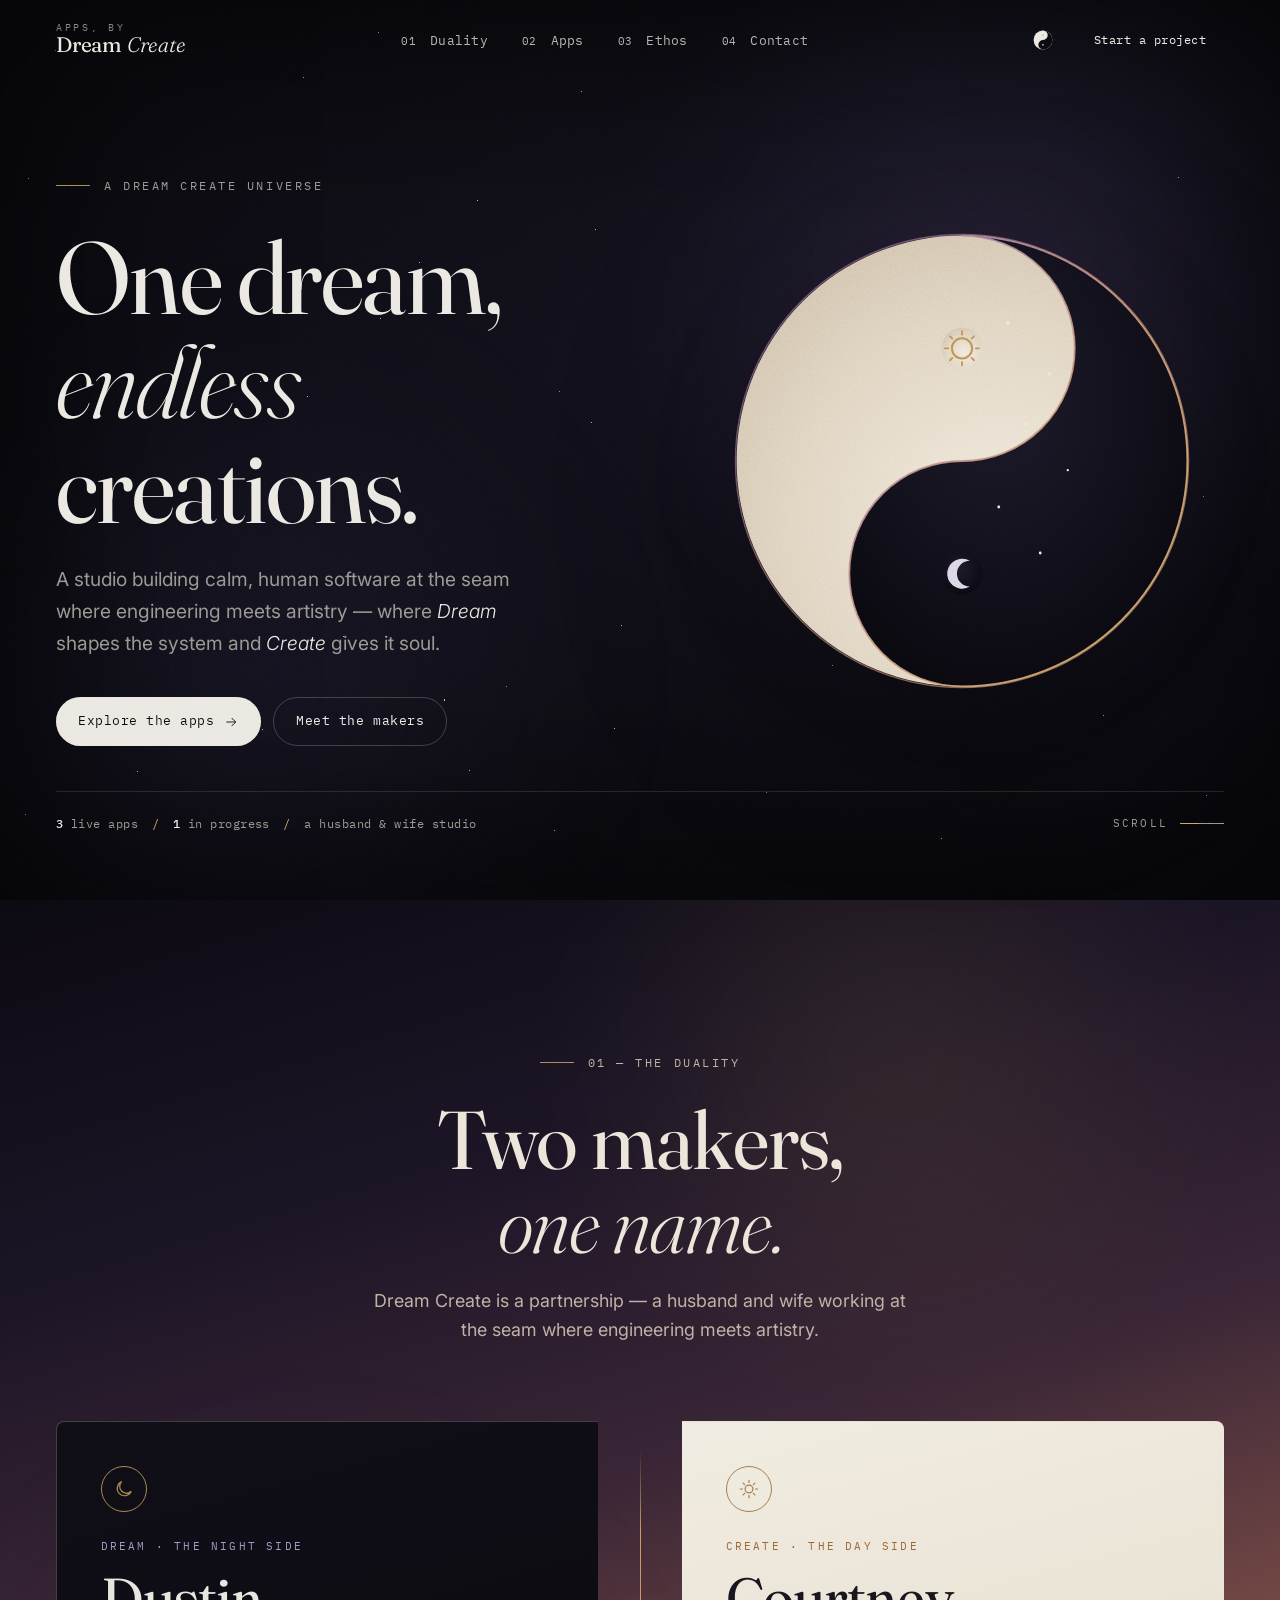
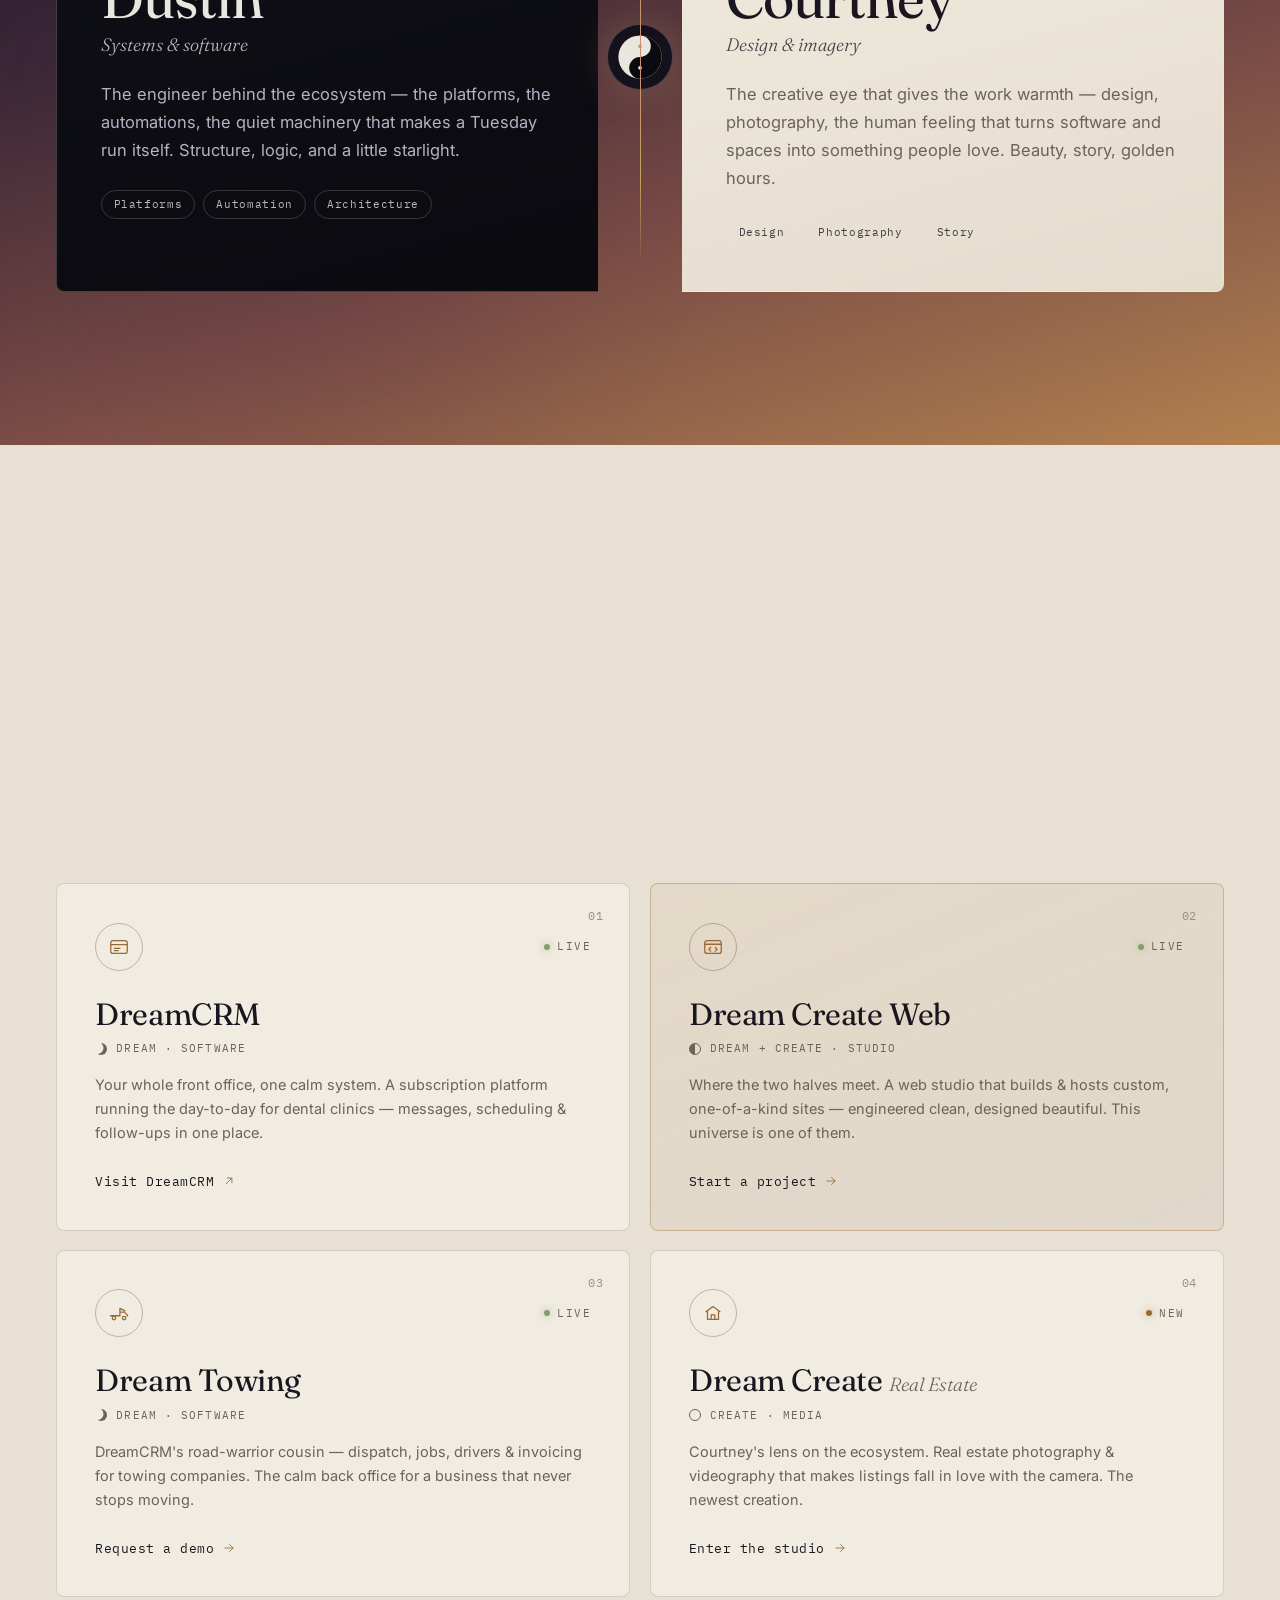
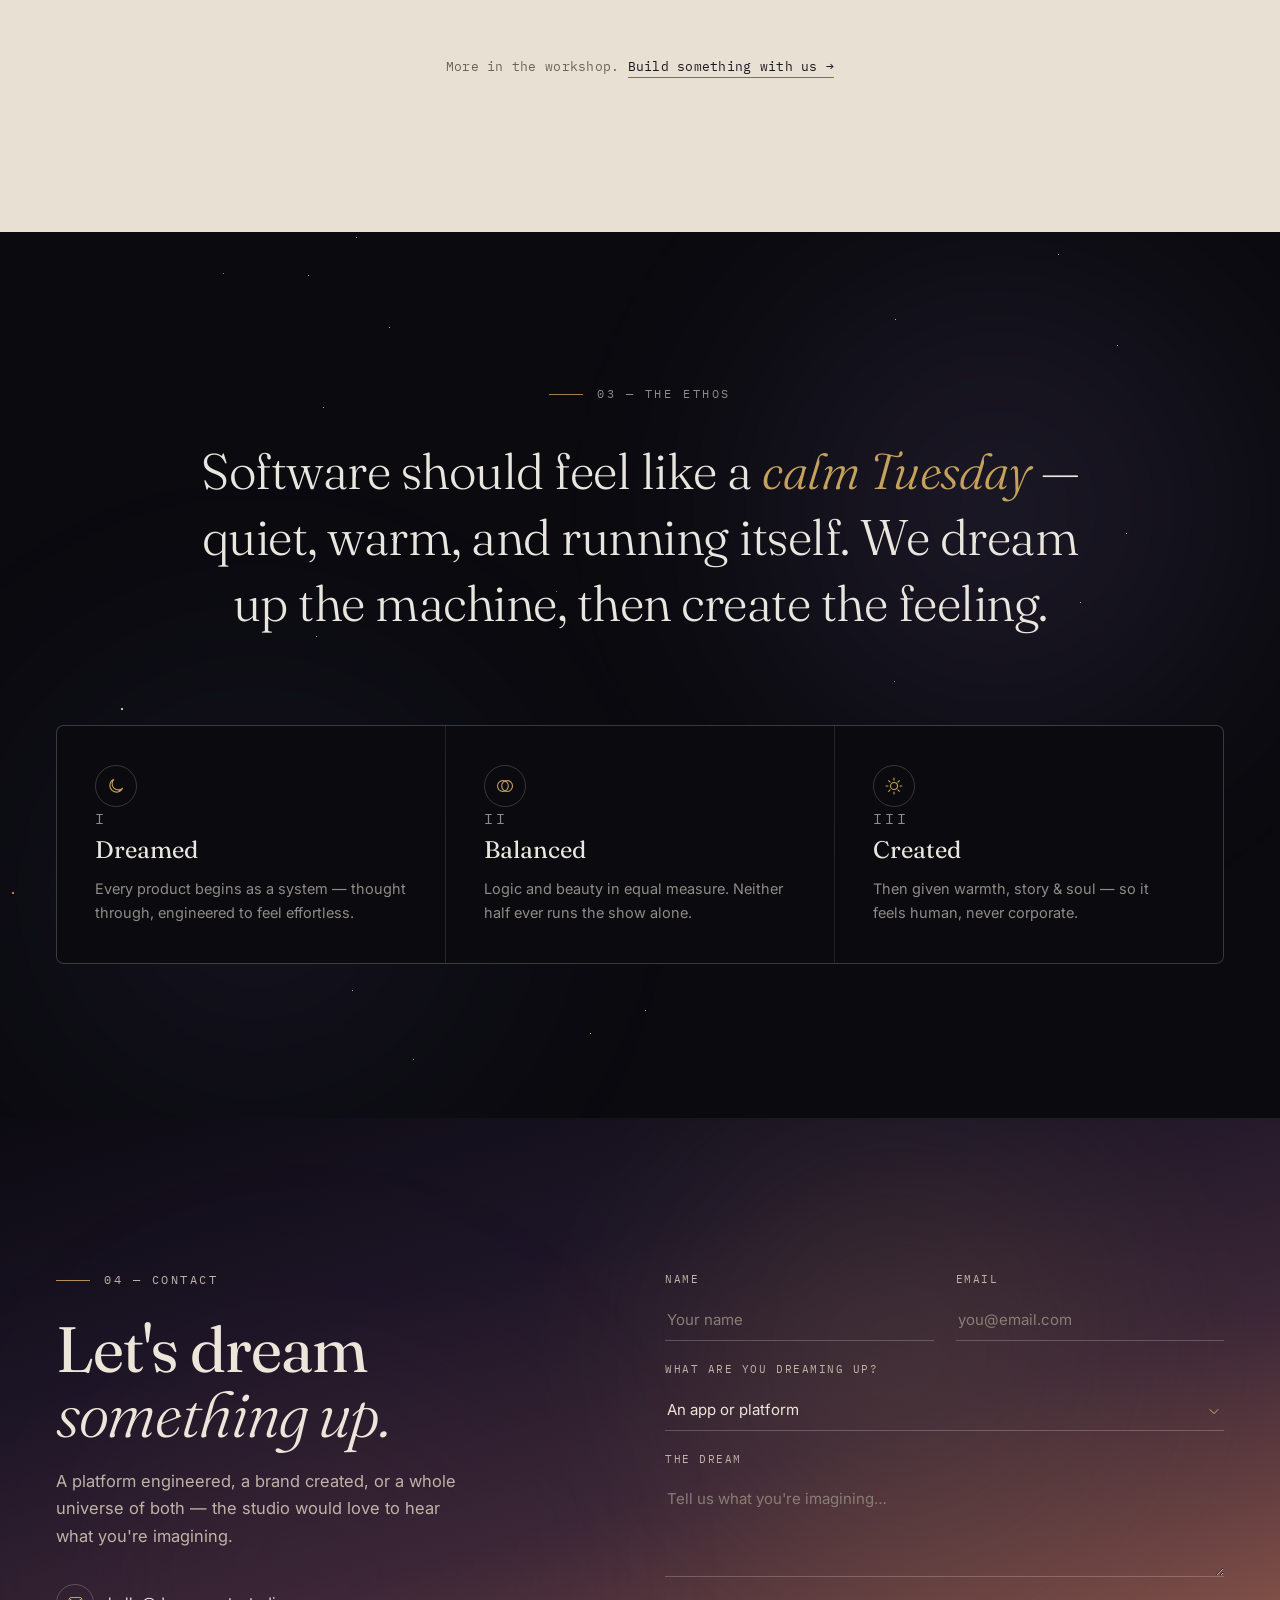
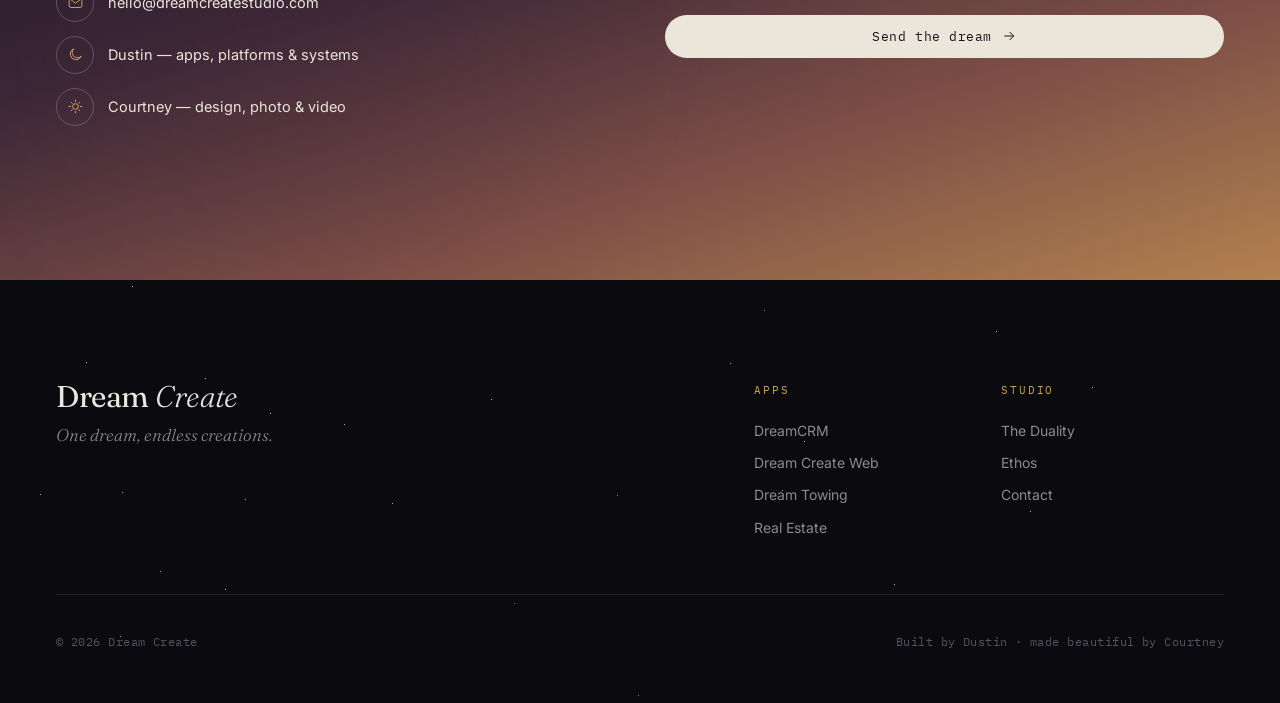
==== commit f391c80d: "Elevate execution to an editorial, filmic aesthetic Same yin-yang concept, dramatically more sophist" ====
--- a/index.html
+++ b/index.html
@@ -3,344 +3,342 @@
 <head>
   <meta charset="UTF-8" />
   <meta name="viewport" content="width=device-width, initial-scale=1.0" />
-  <title>Apps, by Dream Create — one dream, endless creations</title>
-  <meta name="description" content="Apps by Dream Create — a dreamed-up ecosystem of calm, human software. DreamCRM, Dream Create Web, Dream Towing & Dream Create Real Estate. Where Dream meets Create." />
-  <meta name="theme-color" content="#0e0e24" />
-
+  <title>Dream Create — one dream, endless creations</title>
+  <meta name="description" content="Apps by Dream Create — a studio building calm, human software at the seam where engineering meets artistry. DreamCRM, Dream Create Web, Dream Towing & Dream Create Real Estate." />
+  <meta name="theme-color" content="#0a0a0f" />
   <meta property="og:title" content="Apps, by Dream Create" />
-  <meta property="og:description" content="One dream, endless creations. An ecosystem of calm, human software where Dream meets Create." />
+  <meta property="og:description" content="One dream, endless creations. A studio where Dream meets Create." />
   <meta property="og:type" content="website" />
 
-  <!-- Favicon: a yin-yang -->
-  <link rel="icon" href="data:image/svg+xml,%3Csvg xmlns='http://www.w3.org/2000/svg' viewBox='0 0 100 100'%3E%3Ccircle cx='50' cy='50' r='48' fill='%23f6e3cf'/%3E%3Cpath d='M50 2a48 48 0 0 1 0 96 24 24 0 0 1 0-48 24 24 0 0 0 0-48' fill='%23161636'/%3E%3Ccircle cx='50' cy='26' r='8' fill='%23e6b877'/%3E%3Ccircle cx='50' cy='74' r='8' fill='%23cfc9ff'/%3E%3C/svg%3E" />
+  <link rel="icon" href="data:image/svg+xml,%3Csvg xmlns='http://www.w3.org/2000/svg' viewBox='0 0 100 100'%3E%3Ccircle cx='50' cy='50' r='47' fill='%23e7e0d3'/%3E%3Cpath d='M50 3a47 47 0 0 1 0 94 23.5 23.5 0 0 1 0-47 23.5 23.5 0 0 0 0-47' fill='%230a0a0f'/%3E%3Ccircle cx='50' cy='26.5' r='4' fill='%23c6a15b'/%3E%3Ccircle cx='50' cy='73.5' r='4' fill='%23e7e0d3'/%3E%3C/svg%3E" />
 
   <link rel="preconnect" href="https://fonts.googleapis.com" />
   <link rel="preconnect" href="https://fonts.gstatic.com" crossorigin />
-  <link href="https://fonts.googleapis.com/css2?family=Space+Grotesk:wght@400;500;600;700&family=Inter:wght@400;500;600;700&family=Fraunces:ital,opsz,wght@0,9..144,500;0,9..144,600;1,9..144,400;1,9..144,500&display=swap" rel="stylesheet" />
+  <link href="https://fonts.googleapis.com/css2?family=Fraunces:ital,opsz,wght@0,9..144,300;0,9..144,400;0,9..144,500;1,9..144,300;1,9..144,400&family=Inter:wght@400;500;600&family=IBM+Plex+Mono:wght@400;500&display=swap" rel="stylesheet" />
 
   <link rel="stylesheet" href="assets/css/app.css" />
 </head>
 <body>
-  <!-- scroll progress -->
-  <div class="scrollbar" aria-hidden="true"><span></span></div>
-  <!-- cursor motes -->
-  <div class="motes" aria-hidden="true"></div>
+  <div class="grain" aria-hidden="true"></div>
+  <div class="progress" aria-hidden="true"><span></span></div>
 
   <!-- ===== NAV ===== -->
   <header class="nav nav--on-dark" id="nav">
-    <a href="#top" class="wordmark" aria-label="Apps by Dream Create — home">
-      <span class="wordmark__emblem" aria-hidden="true">
-        <svg viewBox="0 0 100 100" width="34" height="34">
-          <circle cx="50" cy="50" r="48" class="ym-light"/>
-          <path d="M50 2a48 48 0 0 1 0 96 24 24 0 0 1 0-48 24 24 0 0 0 0-48" class="ym-dark"/>
-          <circle cx="50" cy="26" r="8" class="ym-seed-warm"/>
-          <circle cx="50" cy="74" r="8" class="ym-seed-cool"/>
+    <a href="#top" class="wordmark" aria-label="Dream Create — home">
+      <span class="wordmark__pre">Apps, by</span>
+      <span class="wordmark__name"><span class="w-dream">Dream</span> <span class="w-create">Create</span></span>
+    </a>
+    <nav class="nav__links" aria-label="Primary">
+      <a href="#duality"><span class="nav__idx">01</span> Duality</a>
+      <a href="#apps"><span class="nav__idx">02</span> Apps</a>
+      <a href="#philosophy"><span class="nav__idx">03</span> Ethos</a>
+      <a href="#contact"><span class="nav__idx">04</span> Contact</a>
+    </nav>
+    <div class="nav__actions">
+      <button class="lead-toggle" id="balanceToggle" aria-label="Shift the balance between Dream and Create" title="Shift the balance">
+        <svg viewBox="0 0 100 100" width="20" height="20" aria-hidden="true">
+          <circle cx="50" cy="50" r="47" class="yy-light"/>
+          <path d="M50 3a47 47 0 0 1 0 94 23.5 23.5 0 0 1 0-47 23.5 23.5 0 0 0 0-47" class="yy-dark"/>
+          <circle cx="50" cy="26.5" r="4" class="yy-seed-warm"/>
+          <circle cx="50" cy="73.5" r="4" class="yy-seed-cool"/>
         </svg>
-      </span>
-      <span class="wordmark__text">
-        <span class="wordmark__pre">Apps, by</span>
-        <span class="wordmark__name"><b class="w-dream">Dream</b> <i class="w-create">Create</i></span>
-      </span>
-    </a>
-
-    <nav class="nav__links" aria-label="Primary">
-      <a href="#duality">The Duality</a>
-      <a href="#apps">The Apps</a>
-      <a href="#philosophy">Philosophy</a>
-      <a href="#contact">Contact</a>
-    </nav>
-
-    <div class="nav__actions">
-      <button class="balance-toggle" id="balanceToggle" aria-label="Shift the balance between Dream and Create" title="Shift the balance">
-        <span class="balance-toggle__orb">
-          <svg viewBox="0 0 100 100" width="24" height="24">
-            <circle cx="50" cy="50" r="48" class="ym-light"/>
-            <path d="M50 2a48 48 0 0 1 0 96 24 24 0 0 1 0-48 24 24 0 0 0 0-48" class="ym-dark"/>
-            <circle cx="50" cy="26" r="8" class="ym-seed-warm"/>
-            <circle cx="50" cy="74" r="8" class="ym-seed-cool"/>
-          </svg>
-        </span>
       </button>
-      <a href="#apps" class="btn btn--dawn nav__cta"><span>Explore apps</span></a>
-      <button class="nav__burger" id="navBurger" aria-label="Open menu" aria-expanded="false"><span></span><span></span><span></span></button>
+      <a href="#contact" class="btn btn--primary btn--sm nav__cta">Start a project</a>
+      <button class="nav__burger" id="navBurger" aria-label="Open menu" aria-expanded="false"><span></span><span></span></button>
     </div>
   </header>
 
   <main id="top">
     <!-- ===== HERO ===== -->
     <section class="hero mode-dream" id="hero">
-      <div class="starfield" data-stars="90" aria-hidden="true"></div>
-      <div class="hero__aura" aria-hidden="true"></div>
-
-      <div class="hero__inner">
-        <div class="hero__copy">
-          <span class="eyebrow reveal"><span class="eyebrow__spark"></span> A Dream Create universe</span>
+      <div class="haze" aria-hidden="true"></div>
+      <div class="stars" data-stars="34" aria-hidden="true"></div>
+
+      <div class="hero__grid">
+        <div class="hero__lead">
+          <p class="label reveal"><span class="label__line"></span>A Dream Create universe</p>
           <h1 class="hero__title reveal">
-            One <span class="grad-dream">dream</span>,<br />
-            endless <span class="grad-create">creations.</span>
+            One dream,<br /><span class="fr-i">endless</span> creations.
           </h1>
           <p class="hero__lede reveal">
-            <b>Apps, by Dream Create</b> — an ecosystem of calm, human software.
-            Where <em class="t-dream">Dream</em> engineers the systems and
-            <em class="t-create">Create</em> gives them soul. Two halves, one whole.
+            A studio building calm, human software at the seam where engineering
+            meets artistry — where <span class="fr-i">Dream</span> shapes the system
+            and <span class="fr-i">Create</span> gives it soul.
           </p>
           <div class="hero__cta reveal">
-            <a href="#apps" class="btn btn--dawn btn--lg"><span>Explore the apps</span>
-              <svg viewBox="0 0 24 24" width="18" height="18" aria-hidden="true"><path d="M5 12h14M13 6l6 6-6 6" fill="none" stroke="currentColor" stroke-width="2.2" stroke-linecap="round" stroke-linejoin="round"/></svg>
+            <a href="#apps" class="btn btn--primary">Explore the apps
+              <svg class="ic-arrow" viewBox="0 0 24 24" width="16" height="16" aria-hidden="true"><path d="M5 12h14M13 6l6 6-6 6"/></svg>
             </a>
-            <a href="#duality" class="btn btn--glass btn--lg"><span>Meet Dream &amp; Create</span></a>
-          </div>
-          <div class="hero__meta reveal">
-            <span><b>3</b> live apps</span><span class="dot">·</span>
-            <span><b>1</b> in the works</span><span class="dot">·</span>
-            <span><b>∞</b> dreams</span>
-          </div>
-        </div>
-
-        <!-- The living yin-yang emblem -->
-        <div class="hero__emblem reveal" data-parallax="0.4">
+            <a href="#duality" class="btn btn--ghost">Meet the makers</a>
+          </div>
+        </div>
+
+        <div class="hero__emblem reveal" data-parallax="0.3" aria-hidden="true">
           <div class="emblem">
-            <div class="emblem__glow"></div>
-            <svg viewBox="0 0 100 100" class="emblem__yy" width="360" height="360" aria-hidden="true">
+            <svg viewBox="0 0 200 200" class="emblem__yy" width="440" height="440">
               <defs>
-                <radialGradient id="cosmo" cx="42%" cy="34%" r="80%">
-                  <stop offset="0" stop-color="#2a2668"/><stop offset="55%" stop-color="#15143a"/><stop offset="100%" stop-color="#0c0b24"/>
+                <radialGradient id="night" cx="44%" cy="36%" r="78%">
+                  <stop offset="0" stop-color="#1a1826"/><stop offset="60%" stop-color="#0e0d16"/><stop offset="100%" stop-color="#060509"/>
                 </radialGradient>
-                <radialGradient id="dawn" cx="60%" cy="66%" r="80%">
-                  <stop offset="0" stop-color="#fff2e0"/><stop offset="55%" stop-color="#f6d3bd"/><stop offset="100%" stop-color="#eeb98f"/>
+                <radialGradient id="dawn" cx="58%" cy="64%" r="80%">
+                  <stop offset="0" stop-color="#f0e9db"/><stop offset="58%" stop-color="#ddd1bd"/><stop offset="100%" stop-color="#c9b89f"/>
                 </radialGradient>
-                <linearGradient id="seam" x1="0" y1="0" x2="1" y2="1">
-                  <stop offset="0" stop-color="#8f7fe0"/><stop offset="50%" stop-color="#c56b8a"/><stop offset="100%" stop-color="#e6b877"/>
+                <linearGradient id="terminator" x1="0" y1="0" x2="1" y2="1">
+                  <stop offset="0" stop-color="#8a6fae"/><stop offset="50%" stop-color="#c88f76"/><stop offset="100%" stop-color="#d8ac6a"/>
                 </linearGradient>
               </defs>
-              <circle cx="50" cy="50" r="49" fill="url(#dawn)"/>
-              <path d="M50 1a49 49 0 0 1 0 98 24.5 24.5 0 0 1 0-49 24.5 24.5 0 0 0 0-49" fill="url(#cosmo)"/>
-              <circle cx="50" cy="50" r="49" fill="none" stroke="url(#seam)" stroke-width="1.1" opacity=".9"/>
-              <!-- stars in the dream half -->
-              <g class="emblem__stars" fill="#ffe9b0">
-                <circle cx="60" cy="18" r="1"/><circle cx="70" cy="30" r=".7"/><circle cx="64" cy="42" r=".9"/>
-                <circle cx="74" cy="52" r=".6"/><circle cx="58" cy="60" r=".7"/><circle cx="68" cy="70" r=".8"/>
-                <circle cx="55" cy="30" r=".6"/><circle cx="72" cy="42" r=".5"/>
+              <circle cx="100" cy="100" r="98" fill="url(#dawn)"/>
+              <path d="M100 2a98 98 0 0 1 0 196 49 49 0 0 1 0-98 49 49 0 0 0 0-98" fill="url(#night)"/>
+              <path d="M100 2a98 98 0 0 1 0 196 49 49 0 0 1 0-98 49 49 0 0 0 0-98" fill="none" stroke="url(#terminator)" stroke-width=".8" opacity=".9"/>
+              <circle cx="100" cy="100" r="98.5" fill="none" stroke="url(#terminator)" stroke-width=".6" opacity=".55"/>
+              <!-- faint stars only in the night half -->
+              <g fill="#efe6cf" class="emblem__stars">
+                <circle cx="120" cy="40" r=".8"/><circle cx="138" cy="62" r=".6"/><circle cx="128" cy="84" r=".7"/>
+                <circle cx="146" cy="104" r=".5"/><circle cx="116" cy="120" r=".6"/><circle cx="134" cy="140" r=".6"/>
               </g>
-              <!-- sparkles in the create half -->
-              <g class="emblem__sparkles" fill="#d98c6a">
-                <circle cx="34" cy="70" r=".9"/><circle cx="28" cy="58" r=".7"/><circle cx="40" cy="60" r=".6"/>
-                <circle cx="30" cy="44" r=".7"/><circle cx="42" cy="80" r=".8"/>
+              <!-- seed: a small sun within the night -->
+              <g class="seed seed--warm" transform="translate(100 51)">
+                <circle r="9" fill="url(#dawn)"/>
+                <circle r="4.4" fill="none" stroke="#b98a4e" stroke-width=".9"/>
+                <g stroke="#b98a4e" stroke-width=".8" stroke-linecap="round">
+                  <path d="M0 -7.4V-6M0 6V7.4M-7.4 0H-6M6 0H7.4M-5.2 -5.2l1 1M5.2 5.2l-1 -1M5.2 -5.2l-1 1M-5.2 5.2l1 -1"/>
+                </g>
               </g>
-              <!-- seed dots -->
-              <circle cx="50" cy="25.5" r="8" fill="url(#dawn)" class="seed seed--warm"/>
-              <circle cx="50" cy="25.5" r="2.4" fill="#d98c6a"/>
-              <circle cx="50" cy="74.5" r="8" fill="url(#cosmo)" class="seed seed--cool"/>
-              <circle cx="50" cy="74.5" r="2.4" fill="#cfc9ff"/>
+              <!-- seed: a small moon within the dawn -->
+              <g class="seed seed--cool" transform="translate(100 149)">
+                <circle r="9" fill="url(#night)"/>
+                <path d="M3.4 -5.6A6.5 6.5 0 1 0 3.4 5.6 5.2 5.2 0 0 1 3.4 -5.6Z" fill="#d9d2e6"/>
+              </g>
             </svg>
-            <!-- orbiting app dots -->
-            <div class="emblem__orbit orbit--1"><span class="orbit-dot" title="DreamCRM"></span></div>
-            <div class="emblem__orbit orbit--2"><span class="orbit-dot" title="Dream Create Web"></span></div>
-            <div class="emblem__orbit orbit--3"><span class="orbit-dot" title="Dream Towing"></span></div>
-          </div>
-          <p class="emblem__caption">each half holds a spark of the other</p>
-        </div>
-      </div>
-
-      <a href="#duality" class="scroll-cue" aria-label="Scroll down"><span></span></a>
+            <div class="emblem__halo"></div>
+          </div>
+        </div>
+      </div>
+
+      <div class="hero__foot">
+        <p class="hero__meta"><b>3</b> live apps <span>/</span> <b>1</b> in progress <span>/</span> a husband &amp; wife studio</p>
+        <a href="#duality" class="scroll-cue" aria-label="Scroll">Scroll <span class="scroll-cue__line"></span></a>
+      </div>
     </section>
 
     <!-- ===== DUALITY ===== -->
-    <section class="section duality mode-twilight" id="duality">
-      <div class="section__head reveal">
-        <span class="eyebrow eyebrow--center"><span class="eyebrow__spark"></span> The duality</span>
-        <h2 class="section__title">Two makers. <span class="fr-i">One name.</span></h2>
-        <p class="section__sub">Dream Create is a partnership — a husband &amp; wife building at the seam where engineering meets artistry.</p>
-      </div>
-
-      <div class="duality__split">
-        <!-- Dream / Dustin -->
-        <article class="half half--dream reveal">
-          <div class="half__stars" data-stars="26" aria-hidden="true"></div>
-          <div class="half__inner">
-            <span class="half__badge">☾ Dream</span>
-            <h3>Dustin</h3>
-            <p class="half__role">The builder · the systems · the night side</p>
-            <p>The engineer behind the ecosystem. Dustin dreams up the platforms — the CRMs, the automations, the quiet machinery that makes a Tuesday run itself. Structure, logic, and a little starlight.</p>
-            <ul class="half__tags"><li>Software</li><li>Automation</li><li>Systems</li></ul>
+    <section class="section mode-twilight" id="duality">
+      <div class="haze" aria-hidden="true"></div>
+      <header class="section__head reveal">
+        <p class="label label--center"><span class="label__line"></span>01 — The Duality</p>
+        <h2 class="section__title">Two makers,<br /><span class="fr-i">one name.</span></h2>
+        <p class="section__sub">Dream Create is a partnership — a husband and wife working at the seam where engineering meets artistry.</p>
+      </header>
+
+      <div class="duality">
+        <article class="maker maker--dream reveal">
+          <div class="maker__stars" data-stars="18" aria-hidden="true"></div>
+          <div class="maker__body">
+            <span class="maker__mark" aria-hidden="true">
+              <svg viewBox="0 0 24 24" width="22" height="22" fill="none" stroke="currentColor" stroke-width="1.3"><path d="M20 14.5A8 8 0 1 1 9.5 4a6.3 6.3 0 0 0 10.5 10.5Z"/></svg>
+            </span>
+            <p class="maker__side">Dream · the night side</p>
+            <h3 class="maker__name">Dustin</h3>
+            <p class="maker__role">Systems &amp; software</p>
+            <p class="maker__text">The engineer behind the ecosystem — the platforms, the automations, the quiet machinery that makes a Tuesday run itself. Structure, logic, and a little starlight.</p>
+            <ul class="maker__tags"><li>Platforms</li><li>Automation</li><li>Architecture</li></ul>
           </div>
         </article>
 
-        <!-- the seam -->
-        <div class="seam" aria-hidden="true"><span class="seam__yy">
-          <svg viewBox="0 0 100 100" width="54" height="54">
-            <circle cx="50" cy="50" r="48" class="ym-light"/>
-            <path d="M50 2a48 48 0 0 1 0 96 24 24 0 0 1 0-48 24 24 0 0 0 0-48" class="ym-dark"/>
-            <circle cx="50" cy="26" r="8" class="ym-seed-warm"/>
-            <circle cx="50" cy="74" r="8" class="ym-seed-cool"/>
-          </svg>
-        </span></div>
-
-        <!-- Create / Courtney -->
-        <article class="half half--create reveal">
-          <div class="half__motes" aria-hidden="true"></div>
-          <div class="half__inner">
-            <span class="half__badge">☀ Create</span>
-            <h3>Courtney</h3>
-            <p class="half__role">The artist · the soul · the day side</p>
-            <p>The creative eye that gives the work warmth. Courtney brings the light — design, photography, the human feeling that turns software and spaces into something people love. Beauty, warmth, and golden hours.</p>
-            <ul class="half__tags"><li>Design</li><li>Photography</li><li>Story</li></ul>
+        <div class="duality__seam" aria-hidden="true">
+          <span class="duality__yy">
+            <svg viewBox="0 0 100 100" width="46" height="46"><circle cx="50" cy="50" r="47" class="yy-light"/><path d="M50 3a47 47 0 0 1 0 94 23.5 23.5 0 0 1 0-47 23.5 23.5 0 0 0 0-47" class="yy-dark"/><circle cx="50" cy="26.5" r="4" class="yy-seed-warm"/><circle cx="50" cy="73.5" r="4" class="yy-seed-cool"/></svg>
+          </span>
+        </div>
+
+        <article class="maker maker--create reveal">
+          <div class="maker__body">
+            <span class="maker__mark" aria-hidden="true">
+              <svg viewBox="0 0 24 24" width="22" height="22" fill="none" stroke="currentColor" stroke-width="1.3"><circle cx="12" cy="12" r="4.2"/><path d="M12 2.5v2.4M12 19.1v2.4M2.5 12h2.4M19.1 12h2.4M5.6 5.6l1.7 1.7M16.7 16.7l1.7 1.7M18.4 5.6l-1.7 1.7M7.3 16.7l-1.7 1.7" stroke-linecap="round"/></svg>
+            </span>
+            <p class="maker__side">Create · the day side</p>
+            <h3 class="maker__name">Courtney</h3>
+            <p class="maker__role">Design &amp; imagery</p>
+            <p class="maker__text">The creative eye that gives the work warmth — design, photography, the human feeling that turns software and spaces into something people love. Beauty, story, golden hours.</p>
+            <ul class="maker__tags"><li>Design</li><li>Photography</li><li>Story</li></ul>
           </div>
         </article>
       </div>
     </section>
 
     <!-- ===== APPS ===== -->
-    <section class="section apps mode-create" id="apps">
-      <div class="motes-warm" data-motes="18" aria-hidden="true"></div>
-      <div class="section__head reveal">
-        <span class="eyebrow eyebrow--center"><span class="eyebrow__spark"></span> The ecosystem</span>
+    <section class="section mode-create" id="apps">
+      <header class="section__head reveal">
+        <p class="label label--center"><span class="label__line"></span>02 — The Ecosystem</p>
         <h2 class="section__title">The <span class="fr-i">apps.</span></h2>
-        <p class="section__sub">Every one dreamed up, then crafted. Calm, human software built to feel like it runs itself.</p>
-      </div>
-
-      <div class="apps__grid">
+        <p class="section__sub">Each one dreamed as a system, then crafted with care. Calm, human software built to feel like it runs itself.</p>
+      </header>
+
+      <div class="apps">
         <!-- DreamCRM -->
-        <article class="app-card app-card--dream reveal" style="--i:0" tabindex="0">
-          <div class="app-card__top">
-            <span class="app-card__icon">
-              <svg viewBox="0 0 48 48" width="26" height="26"><rect x="7" y="10" width="34" height="24" rx="5" fill="none" stroke="currentColor" stroke-width="2.4"/><path d="M7 18h34" stroke="currentColor" stroke-width="2.4"/><circle cx="14" cy="14" r="1.6" fill="currentColor"/><path d="M14 26h10M14 30h16" stroke="currentColor" stroke-width="2.4" stroke-linecap="round"/></svg>
-            </span>
-            <span class="badge badge--live">● Live</span>
-          </div>
-          <h3>DreamCRM</h3>
-          <p class="app-card__tag">☾ Dream · Software</p>
-          <p>Your whole front office, one calm system. A subscription platform that runs the day-to-day for dental clinics — messages, scheduling &amp; follow-ups in one place.</p>
-          <a class="app-card__link" href="https://dreamcreatestudio.com" target="_blank" rel="noopener">Visit DreamCRM
-            <svg viewBox="0 0 24 24" width="15" height="15" aria-hidden="true"><path d="M7 17 17 7M9 7h8v8" fill="none" stroke="currentColor" stroke-width="2" stroke-linecap="round" stroke-linejoin="round"/></svg>
-          </a>
-        </article>
+        <a class="app reveal" style="--i:0" href="https://dreamcreatestudio.com" target="_blank" rel="noopener">
+          <span class="app__num">01</span>
+          <div class="app__head">
+            <span class="app__icon" aria-hidden="true">
+              <svg viewBox="0 0 24 24" width="22" height="22" fill="none" stroke="currentColor" stroke-width="1.4"><rect x="3" y="5" width="18" height="14" rx="2.5"/><path d="M3 9.5h18M7 13.5h6M7 16h4" stroke-linecap="round"/></svg>
+            </span>
+            <span class="app__status app__status--live">Live</span>
+          </div>
+          <h3 class="app__name">DreamCRM</h3>
+          <p class="app__meta"><span class="app__moon" aria-hidden="true"></span> Dream · Software</p>
+          <p class="app__text">Your whole front office, one calm system. A subscription platform running the day-to-day for dental clinics — messages, scheduling &amp; follow-ups in one place.</p>
+          <span class="app__link">Visit DreamCRM <svg class="ic-ext" viewBox="0 0 24 24" width="14" height="14" aria-hidden="true"><path d="M7 17 17 7M9 7h8v8"/></svg></span>
+        </a>
 
         <!-- Dream Create Web -->
-        <article class="app-card app-card--seam reveal" style="--i:1" tabindex="0">
-          <div class="app-card__top">
-            <span class="app-card__icon">
-              <svg viewBox="0 0 48 48" width="26" height="26"><rect x="7" y="9" width="34" height="26" rx="5" fill="none" stroke="currentColor" stroke-width="2.4"/><path d="M7 16h34M12 42h24" stroke="currentColor" stroke-width="2.4" stroke-linecap="round"/><path d="M17 23l-4 4 4 4M31 23l4 4-4 4" fill="none" stroke="currentColor" stroke-width="2.4" stroke-linecap="round" stroke-linejoin="round"/></svg>
-            </span>
-            <span class="badge badge--live">● Live</span>
-          </div>
-          <h3>Dream Create Web</h3>
-          <p class="app-card__tag">☯ Dream + Create · Studio</p>
-          <p>Where the two halves meet. A web studio that builds &amp; hosts custom, one-of-a-kind websites — engineered clean, designed beautiful. This universe is one of them.</p>
-          <a class="app-card__link" href="#contact">Start a project
-            <svg viewBox="0 0 24 24" width="15" height="15" aria-hidden="true"><path d="M5 12h14M13 6l6 6-6 6" fill="none" stroke="currentColor" stroke-width="2" stroke-linecap="round" stroke-linejoin="round"/></svg>
-          </a>
-        </article>
+        <a class="app app--seam reveal" style="--i:1" href="#contact">
+          <span class="app__num">02</span>
+          <div class="app__head">
+            <span class="app__icon" aria-hidden="true">
+              <svg viewBox="0 0 24 24" width="22" height="22" fill="none" stroke="currentColor" stroke-width="1.4"><rect x="3" y="5" width="18" height="14" rx="2.5"/><path d="M3 9h18" stroke-linecap="round"/><path d="M9.5 12.5 7.5 14.5l2 2M14.5 12.5l2 2-2 2" stroke-linecap="round" stroke-linejoin="round"/></svg>
+            </span>
+            <span class="app__status app__status--live">Live</span>
+          </div>
+          <h3 class="app__name">Dream Create Web</h3>
+          <p class="app__meta"><span class="app__both" aria-hidden="true"></span> Dream + Create · Studio</p>
+          <p class="app__text">Where the two halves meet. A web studio that builds &amp; hosts custom, one-of-a-kind sites — engineered clean, designed beautiful. This universe is one of them.</p>
+          <span class="app__link">Start a project <svg class="ic-arrow" viewBox="0 0 24 24" width="14" height="14" aria-hidden="true"><path d="M5 12h14M13 6l6 6-6 6"/></svg></span>
+        </a>
 
         <!-- Dream Towing -->
-        <article class="app-card app-card--dream reveal" style="--i:2" tabindex="0">
-          <div class="app-card__top">
-            <span class="app-card__icon">
-              <svg viewBox="0 0 48 48" width="26" height="26"><path d="M4 30h20v-8h9l6 6v2h2" fill="none" stroke="currentColor" stroke-width="2.4" stroke-linejoin="round"/><circle cx="12" cy="34" r="4" fill="none" stroke="currentColor" stroke-width="2.4"/><circle cx="34" cy="34" r="4" fill="none" stroke="currentColor" stroke-width="2.4"/><path d="M24 22V14l12 6" fill="none" stroke="currentColor" stroke-width="2.4" stroke-linejoin="round"/></svg>
-            </span>
-            <span class="badge badge--live">● Live</span>
-          </div>
-          <h3>Dream Towing</h3>
-          <p class="app-card__tag">☾ Dream · Software</p>
-          <p>DreamCRM's road-warrior cousin. Dispatch, jobs, drivers &amp; invoicing for towing companies — the calm back office for a business that never stops moving.</p>
-          <a class="app-card__link" href="#contact">Request a demo
-            <svg viewBox="0 0 24 24" width="15" height="15" aria-hidden="true"><path d="M5 12h14M13 6l6 6-6 6" fill="none" stroke="currentColor" stroke-width="2" stroke-linecap="round" stroke-linejoin="round"/></svg>
-          </a>
-        </article>
+        <a class="app reveal" style="--i:2" href="#contact">
+          <span class="app__num">03</span>
+          <div class="app__head">
+            <span class="app__icon" aria-hidden="true">
+              <svg viewBox="0 0 24 24" width="22" height="22" fill="none" stroke="currentColor" stroke-width="1.4"><path d="M2 15h11v-4h5l3 3v1h1" stroke-linejoin="round"/><circle cx="6.5" cy="17.5" r="1.9"/><circle cx="17.5" cy="17.5" r="1.9"/><path d="M13 11V7l6 3" stroke-linejoin="round"/></svg>
+            </span>
+            <span class="app__status app__status--live">Live</span>
+          </div>
+          <h3 class="app__name">Dream Towing</h3>
+          <p class="app__meta"><span class="app__moon" aria-hidden="true"></span> Dream · Software</p>
+          <p class="app__text">DreamCRM's road-warrior cousin — dispatch, jobs, drivers &amp; invoicing for towing companies. The calm back office for a business that never stops moving.</p>
+          <span class="app__link">Request a demo <svg class="ic-arrow" viewBox="0 0 24 24" width="14" height="14" aria-hidden="true"><path d="M5 12h14M13 6l6 6-6 6"/></svg></span>
+        </a>
 
         <!-- Dream Create Real Estate -->
-        <article class="app-card app-card--create reveal" style="--i:3" tabindex="0">
-          <div class="app-card__top">
-            <span class="app-card__icon">
-              <svg viewBox="0 0 48 48" width="26" height="26"><path d="M24 8 8 21v19h32V21z" fill="none" stroke="currentColor" stroke-width="2.4" stroke-linejoin="round"/><rect x="19" y="28" width="10" height="12" fill="none" stroke="currentColor" stroke-width="2.4"/><circle cx="24" cy="19" r="3" fill="none" stroke="currentColor" stroke-width="2.4"/></svg>
-            </span>
-            <span class="badge badge--soon">◐ New</span>
-          </div>
-          <h3>Dream Create <span class="re-sub">| Real Estate</span></h3>
-          <p class="app-card__tag">☀ Create · Media</p>
-          <p>Courtney's lens on the ecosystem. Swoon-worthy real estate photography &amp; videography that makes listings fall in love with the camera. The newest creation.</p>
-          <a class="app-card__link" href="apps/real-estate/index.html">Enter the studio
-            <svg viewBox="0 0 24 24" width="15" height="15" aria-hidden="true"><path d="M5 12h14M13 6l6 6-6 6" fill="none" stroke="currentColor" stroke-width="2" stroke-linecap="round" stroke-linejoin="round"/></svg>
-          </a>
-        </article>
-      </div>
-
-      <p class="apps__note reveal">More dreams in the workshop. <a href="#contact">Want to build something together?</a></p>
-    </section>
-
-    <!-- ===== PHILOSOPHY ===== -->
-    <section class="section philosophy mode-dream" id="philosophy">
-      <div class="starfield" data-stars="60" aria-hidden="true"></div>
-      <div class="philosophy__inner reveal">
-        <span class="eyebrow eyebrow--center"><span class="eyebrow__spark"></span> Why we build</span>
-        <blockquote class="philosophy__quote">
-          Software should feel like a <span class="grad-create">calm Tuesday</span> —
-          quiet, warm, and running itself. We dream up the machine,
-          then <span class="grad-dream">create</span> the feeling.
+        <a class="app app--create reveal" style="--i:3" href="apps/real-estate/index.html">
+          <span class="app__num">04</span>
+          <div class="app__head">
+            <span class="app__icon" aria-hidden="true">
+              <svg viewBox="0 0 24 24" width="22" height="22" fill="none" stroke="currentColor" stroke-width="1.4"><path d="M4 11 12 5l8 6" stroke-linejoin="round"/><path d="M6 10v9h12v-9" stroke-linejoin="round"/><path d="M10 19v-5h4v5" stroke-linejoin="round"/></svg>
+            </span>
+            <span class="app__status app__status--new">New</span>
+          </div>
+          <h3 class="app__name">Dream Create <span class="app__sub">Real Estate</span></h3>
+          <p class="app__meta"><span class="app__sun" aria-hidden="true"></span> Create · Media</p>
+          <p class="app__text">Courtney's lens on the ecosystem. Real estate photography &amp; videography that makes listings fall in love with the camera. The newest creation.</p>
+          <span class="app__link">Enter the studio <svg class="ic-arrow" viewBox="0 0 24 24" width="14" height="14" aria-hidden="true"><path d="M5 12h14M13 6l6 6-6 6"/></svg></span>
+        </a>
+      </div>
+
+      <p class="apps__note reveal">More in the workshop. <a href="#contact">Build something with us →</a></p>
+    </section>
+
+    <!-- ===== ETHOS ===== -->
+    <section class="section mode-dream" id="philosophy">
+      <div class="haze" aria-hidden="true"></div>
+      <div class="stars" data-stars="26" aria-hidden="true"></div>
+      <div class="ethos reveal">
+        <p class="label label--center"><span class="label__line"></span>03 — The Ethos</p>
+        <blockquote class="ethos__quote">
+          Software should feel like a <span class="fr-i">calm Tuesday</span> — quiet,
+          warm, and running itself. We dream up the machine, then create the feeling.
         </blockquote>
-        <div class="pillars">
-          <div class="pillar"><span class="pillar__ico">☾</span><h4>Dreamed</h4><p>Every product starts as a system — thought through, engineered to be effortless.</p></div>
-          <div class="pillar"><span class="pillar__ico">☯</span><h4>Balanced</h4><p>Logic and beauty in equal measure. Neither half runs the show alone.</p></div>
-          <div class="pillar"><span class="pillar__ico">☀</span><h4>Created</h4><p>Then given warmth, story &amp; soul — so it feels human, not corporate.</p></div>
+      </div>
+      <div class="pillars reveal">
+        <div class="pillar">
+          <span class="pillar__mark" aria-hidden="true"><svg viewBox="0 0 24 24" width="20" height="20" fill="none" stroke="currentColor" stroke-width="1.3"><path d="M20 14.5A8 8 0 1 1 9.5 4a6.3 6.3 0 0 0 10.5 10.5Z"/></svg></span>
+          <p class="pillar__idx">i</p>
+          <h4>Dreamed</h4>
+          <p>Every product begins as a system — thought through, engineered to feel effortless.</p>
+        </div>
+        <div class="pillar">
+          <span class="pillar__mark" aria-hidden="true"><svg viewBox="0 0 24 24" width="20" height="20" fill="none" stroke="currentColor" stroke-width="1.3"><circle cx="9.5" cy="12" r="6.5"/><circle cx="14.5" cy="12" r="6.5"/></svg></span>
+          <p class="pillar__idx">ii</p>
+          <h4>Balanced</h4>
+          <p>Logic and beauty in equal measure. Neither half ever runs the show alone.</p>
+        </div>
+        <div class="pillar">
+          <span class="pillar__mark" aria-hidden="true"><svg viewBox="0 0 24 24" width="20" height="20" fill="none" stroke="currentColor" stroke-width="1.3"><circle cx="12" cy="12" r="4.2"/><path d="M12 2.5v2.4M12 19.1v2.4M2.5 12h2.4M19.1 12h2.4M5.6 5.6l1.7 1.7M16.7 16.7l1.7 1.7M18.4 5.6l-1.7 1.7M7.3 16.7l-1.7 1.7" stroke-linecap="round"/></svg></span>
+          <p class="pillar__idx">iii</p>
+          <h4>Created</h4>
+          <p>Then given warmth, story &amp; soul — so it feels human, never corporate.</p>
         </div>
       </div>
     </section>
 
     <!-- ===== CONTACT ===== -->
-    <section class="section contact mode-twilight" id="contact">
-      <div class="contact__card reveal">
-        <div class="contact__intro">
-          <span class="eyebrow"><span class="eyebrow__spark"></span> Say hello</span>
-          <h2 class="section__title">Let's <span class="fr-i">dream something up.</span></h2>
-          <p>Whether you need a platform engineered, a brand created, or a whole universe of both — the Dream Create studio would love to hear about it.</p>
+    <section class="section mode-twilight" id="contact">
+      <div class="haze" aria-hidden="true"></div>
+      <div class="contact">
+        <div class="contact__intro reveal">
+          <p class="label"><span class="label__line"></span>04 — Contact</p>
+          <h2 class="section__title">Let's dream<br /><span class="fr-i">something up.</span></h2>
+          <p class="contact__sub">A platform engineered, a brand created, or a whole universe of both — the studio would love to hear what you're imagining.</p>
           <ul class="contact__meta">
-            <li><span class="c-ico">✉</span><a href="mailto:hello@dreamcreatestudio.com">hello@dreamcreatestudio.com</a></li>
-            <li><span class="c-ico">☾</span><span>Dustin — apps, platforms &amp; systems</span></li>
-            <li><span class="c-ico">☀</span><span>Courtney — design, photo &amp; video</span></li>
+            <li>
+              <span class="contact__ic" aria-hidden="true"><svg viewBox="0 0 24 24" width="17" height="17" fill="none" stroke="currentColor" stroke-width="1.3"><rect x="3" y="5" width="18" height="14" rx="2.5"/><path d="M4 7l8 6 8-6"/></svg></span>
+              <a href="mailto:hello@dreamcreatestudio.com">hello@dreamcreatestudio.com</a>
+            </li>
+            <li>
+              <span class="contact__ic" aria-hidden="true"><svg viewBox="0 0 24 24" width="17" height="17" fill="none" stroke="currentColor" stroke-width="1.3"><path d="M20 14.5A8 8 0 1 1 9.5 4a6.3 6.3 0 0 0 10.5 10.5Z"/></svg></span>
+              <span>Dustin — apps, platforms &amp; systems</span>
+            </li>
+            <li>
+              <span class="contact__ic" aria-hidden="true"><svg viewBox="0 0 24 24" width="17" height="17" fill="none" stroke="currentColor" stroke-width="1.3"><circle cx="12" cy="12" r="4"/><path d="M12 3v2M12 19v2M3 12h2M19 12h2M6 6l1.5 1.5M16.5 16.5 18 18M18 6l-1.5 1.5M7.5 16.5 6 18" stroke-linecap="round"/></svg></span>
+              <span>Courtney — design, photo &amp; video</span>
+            </li>
           </ul>
         </div>
 
-        <form class="contact__form" id="contactForm" novalidate>
+        <form class="contact__form reveal" id="contactForm" novalidate>
           <div class="field field--split">
             <div>
               <label for="name">Name</label>
               <input id="name" name="name" type="text" placeholder="Your name" required autocomplete="name" />
-              <span class="field__err">Add your name ✦</span>
+              <span class="field__err">Please add your name</span>
             </div>
             <div>
               <label for="email">Email</label>
               <input id="email" name="email" type="email" placeholder="you@email.com" required autocomplete="email" />
-              <span class="field__err">A valid email helps us reply ✦</span>
+              <span class="field__err">A valid email helps us reply</span>
             </div>
           </div>
           <div class="field">
             <label for="interest">What are you dreaming up?</label>
             <div class="select-wrap">
               <select id="interest" name="interest">
-                <option>An app or platform (Dream)</option>
-                <option>A website (Dream Create Web)</option>
-                <option>Photography / video (Create)</option>
+                <option>An app or platform</option>
+                <option>A website — Dream Create Web</option>
+                <option>Photography / video — Create</option>
                 <option>DreamCRM for my clinic</option>
                 <option>Dream Towing for my company</option>
                 <option>Something else entirely</option>
               </select>
+              <svg class="select-wrap__chev" viewBox="0 0 24 24" width="16" height="16" aria-hidden="true"><path d="M6 9l6 6 6-6" fill="none" stroke="currentColor" stroke-width="1.5" stroke-linecap="round" stroke-linejoin="round"/></svg>
             </div>
           </div>
           <div class="field">
             <label for="message">The dream</label>
             <textarea id="message" name="message" rows="4" placeholder="Tell us what you're imagining…" required></textarea>
-            <span class="field__err">A little detail helps ✦</span>
-          </div>
-          <button type="submit" class="btn btn--dawn btn--lg btn--block" id="sendBtn">
+            <span class="field__err">A little detail helps us prepare</span>
+          </div>
+          <button type="submit" class="btn btn--primary btn--block" id="sendBtn">
             <span class="btn__label">Send the dream</span>
-            <svg viewBox="0 0 24 24" width="18" height="18" aria-hidden="true"><path d="M22 2 11 13M22 2l-7 20-4-9-9-4z" fill="none" stroke="currentColor" stroke-width="2" stroke-linejoin="round" stroke-linecap="round"/></svg>
+            <svg class="ic-arrow" viewBox="0 0 24 24" width="16" height="16" aria-hidden="true"><path d="M5 12h14M13 6l6 6-6 6"/></svg>
           </button>
+
           <div class="form-success" id="formSuccess" hidden>
-            <div class="form-success__yy">
-              <svg viewBox="0 0 100 100" width="56" height="56"><circle cx="50" cy="50" r="48" class="ym-light"/><path d="M50 2a48 48 0 0 1 0 96 24 24 0 0 1 0-48 24 24 0 0 0 0-48" class="ym-dark"/><circle cx="50" cy="26" r="8" class="ym-seed-warm"/><circle cx="50" cy="74" r="8" class="ym-seed-cool"/></svg>
-            </div>
-            <h3>Into the universe it goes ✦</h3>
-            <p>Thanks for reaching out — we'll dream on it and write back within one business day.</p>
+            <span class="form-success__mark" aria-hidden="true">
+              <svg viewBox="0 0 100 100" width="52" height="52"><circle cx="50" cy="50" r="47" class="yy-light"/><path d="M50 3a47 47 0 0 1 0 94 23.5 23.5 0 0 1 0-47 23.5 23.5 0 0 0 0-47" class="yy-dark"/><circle cx="50" cy="26.5" r="4" class="yy-seed-warm"/><circle cx="50" cy="73.5" r="4" class="yy-seed-cool"/></svg>
+            </span>
+            <h3>Into the universe it goes.</h3>
+            <p>Thank you — we'll dream on it and write back within one business day.</p>
           </div>
         </form>
       </div>
@@ -349,37 +347,36 @@
 
   <!-- ===== FOOTER ===== -->
   <footer class="footer mode-dream" id="footer">
-    <div class="starfield" data-stars="50" aria-hidden="true"></div>
-    <div class="footer__inner">
+    <div class="stars" data-stars="24" aria-hidden="true"></div>
+    <div class="footer__top">
       <div class="footer__brand">
-        <span class="wordmark__emblem" aria-hidden="true">
-          <svg viewBox="0 0 100 100" width="40" height="40"><circle cx="50" cy="50" r="48" class="ym-light"/><path d="M50 2a48 48 0 0 1 0 96 24 24 0 0 1 0-48 24 24 0 0 0 0-48" class="ym-dark"/><circle cx="50" cy="26" r="8" class="ym-seed-warm"/><circle cx="50" cy="74" r="8" class="ym-seed-cool"/></svg>
-        </span>
-        <p class="footer__name"><b class="w-dream">Dream</b> <i class="w-create">Create</i></p>
+        <p class="footer__name"><span class="w-dream">Dream</span> <span class="w-create">Create</span></p>
         <p class="footer__tag">One dream, endless creations.</p>
       </div>
       <nav class="footer__nav" aria-label="Footer">
-        <div><h5>Apps</h5>
+        <div>
+          <h5>Apps</h5>
           <a href="https://dreamcreatestudio.com" target="_blank" rel="noopener">DreamCRM</a>
           <a href="#contact">Dream Create Web</a>
           <a href="#contact">Dream Towing</a>
           <a href="apps/real-estate/index.html">Real Estate</a>
         </div>
-        <div><h5>Studio</h5>
+        <div>
+          <h5>Studio</h5>
           <a href="#duality">The Duality</a>
-          <a href="#philosophy">Philosophy</a>
+          <a href="#philosophy">Ethos</a>
           <a href="#contact">Contact</a>
         </div>
       </nav>
     </div>
     <div class="footer__base">
-      <p>© <span id="year">2026</span> Dream Create. Built by Dustin, made beautiful by Courtney.</p>
-      <p>A husband &amp; wife studio ☾ ☀</p>
+      <p>© <span id="year">2026</span> Dream Create</p>
+      <p>Built by Dustin · made beautiful by Courtney</p>
     </div>
   </footer>
 
   <button class="to-top" id="toTop" aria-label="Back to top">
-    <svg viewBox="0 0 24 24" width="20" height="20"><path d="M12 5v14M6 11l6-6 6 6" fill="none" stroke="currentColor" stroke-width="2.2" stroke-linecap="round" stroke-linejoin="round"/></svg>
+    <svg viewBox="0 0 24 24" width="18" height="18" fill="none" stroke="currentColor" stroke-width="1.6" stroke-linecap="round" stroke-linejoin="round"><path d="M12 19V5M6 11l6-6 6 6"/></svg>
   </button>
 
   <script src="assets/js/app.js" defer></script>
--- a/assets/css/app.css
+++ b/assets/css/app.css
@@ -1,89 +1,64 @@
 /* =========================================================
-   Apps, by Dream Create
-   A yin-yang ecosystem — Dream (cosmic/night, Dustin)
-   meets Create (luminous/day, Courtney).
+   Dream Create — apps ecosystem
+   Editorial / filmic execution of the yin-yang duality.
+   Dream (night, Dustin) · Create (day, Courtney).
    ========================================================= */
 
 :root {
-  /* ---- Dream (night / cosmic) ---- */
-  --dream-900:  #0c0b22;
-  --dream-800:  #12122e;
-  --dream-700:  #1b1a42;
-  --dream-600:  #262457;
-  --indigo:     #5b57c8;
-  --violet:     #8f7fe0;
-  --star:       #f4d98a;
-  --moon:       #d7d2ff;
-
-  /* ---- Create (day / dawn) ---- */
-  --cream:      #fbf3ea;
-  --cream-2:    #fff9f2;
-  --blush:      #f4d5c9;
-  --clay:       #d98c6a;
-  --clay-2:     #c9764f;
-  --gold:       #e6b877;
-  --rose:       #e2917f;
-  --sky:        #cfe7f0;
-  --plum:       #3a2b4a;
-
-  /* ---- Seam (twilight — where they meet) ---- */
-  --seam-1: #8f7fe0;   /* violet */
-  --seam-2: #c56b8a;   /* magenta */
-  --seam-3: #d98c6a;   /* coral */
-  --seam-4: #e6b877;   /* gold */
+  /* Fixed brand constants */
+  --brass:      #c6a15b;
+  --brass-deep: #9a6a34;
+  --bone:       #e9e6df;
 
   /* Type */
-  --display: "Space Grotesk", system-ui, sans-serif;
-  --body:    "Inter", system-ui, sans-serif;
-  --fancy:   "Fraunces", Georgia, serif;
-
-  --maxw: 1200px;
-  --ease: cubic-bezier(.22,.9,.3,1);
-  --ease-bounce: cubic-bezier(.34,1.56,.64,1);
-  --radius: 22px;
-  --radius-lg: 32px;
-
-  /* Mode-driven vars (set per-section by .mode-* ) */
-  --bg: var(--dream-900);
-  --text: var(--moon);
-  --text-soft: #a7a2cf;
-  --accent: var(--violet);
-  --card: rgba(255,255,255,.04);
-  --card-line: rgba(255,255,255,.1);
+  --serif: "Fraunces", Georgia, serif;
+  --sans:  "Inter", system-ui, sans-serif;
+  --mono:  "IBM Plex Mono", ui-monospace, monospace;
+
+  --maxw: 1180px;
+  --pad: clamp(20px, 5vw, 56px);
+  /* slow, expensive easing — never bouncy */
+  --ease: cubic-bezier(0.16, 1, 0.3, 1);
+  --ease-io: cubic-bezier(0.65, 0, 0.35, 1);
+
+  --r: 4px;
+  --r-lg: 8px;
 }
 
 /* ---- Section modes ---- */
 .mode-dream {
-  --bg: var(--dream-900);
-  --text: #ece9ff;
-  --text-soft: #a7a2cf;
-  --accent: var(--violet);
-  --card: rgba(255,255,255,.045);
-  --card-line: rgba(255,255,255,.12);
-  color: var(--text);
-  background: var(--bg);
+  --bg: #0a0a0f;
+  --bg-elev: #101019;
+  --fg: #e9e6df;
+  --fg-muted: #8f8b86;
+  --fg-faint: #565360;
+  --line: rgba(233,230,223,.11);
+  --line-strong: rgba(233,230,223,.2);
+  --accent: var(--brass);
+  color: var(--fg); background: var(--bg);
 }
 .mode-create {
-  --bg: var(--cream);
-  --text: var(--plum);
-  --text-soft: #6f6580;
-  --accent: var(--clay);
-  --card: #ffffff;
-  --card-line: #efe0d4;
-  color: var(--text);
-  background: var(--bg);
+  --bg: #e7e0d3;
+  --bg-elev: #f1ece1;
+  --fg: #1a1620;
+  --fg-muted: #6b6357;
+  --fg-faint: #9a9184;
+  --line: rgba(26,22,32,.14);
+  --line-strong: rgba(26,22,32,.26);
+  --accent: var(--brass-deep);
+  color: var(--fg); background: var(--bg);
 }
 .mode-twilight {
-  --text: #f4ecff;
-  --text-soft: #d8cdea;
-  --accent: var(--seam-3);
-  --card: rgba(255,255,255,.08);
-  --card-line: rgba(255,255,255,.18);
-  color: var(--text);
+  --bg: #14101c;
+  --fg: #ece5da;
+  --fg-muted: #c0b3a6;
+  --fg-faint: #8a7d75;
+  --line: rgba(236,229,218,.14);
+  --line-strong: rgba(236,229,218,.24);
+  --accent: #dcab6a;
+  color: var(--fg);
   background:
-    radial-gradient(120% 90% at 15% 0%, #2a2360 0%, transparent 55%),
-    radial-gradient(120% 90% at 85% 100%, #e6b877 0%, transparent 55%),
-    linear-gradient(160deg, #1c1a48 0%, #4a3a6e 38%, #a5607f 64%, #d98c6a 100%);
+    linear-gradient(163deg, #0c0a12 0%, #1c1526 26%, #3a2636 50%, #7a4c46 74%, #b3814f 100%);
 }
 
 /* ---------- Reset & base ---------- */
@@ -94,348 +69,339 @@
   *, *::before, *::after { animation-duration: .001ms !important; animation-iteration-count: 1 !important; transition-duration: .001ms !important; }
 }
 body {
-  margin: 0; font-family: var(--body); background: var(--dream-900); color: #ece9ff;
-  line-height: 1.65; font-size: clamp(15px, .6vw + 13.5px, 17px); overflow-x: hidden;
-  -webkit-font-smoothing: antialiased;
+  margin: 0; font-family: var(--sans); background: #0a0a0f; color: var(--bone);
+  line-height: 1.6; font-size: clamp(15px, .5vw + 13.6px, 16.5px); overflow-x: hidden;
+  -webkit-font-smoothing: antialiased; text-rendering: optimizeLegibility;
 }
 img, svg { display: block; max-width: 100%; }
 a { color: inherit; text-decoration: none; }
 button { font-family: inherit; cursor: pointer; border: none; background: none; color: inherit; }
-h1, h2, h3, h4, h5 { font-family: var(--display); font-weight: 600; line-height: 1.06; margin: 0; letter-spacing: -.02em; }
-::selection { background: var(--violet); color: #fff; }
-
-/* Yin-yang emblem shared fills */
-.ym-light { fill: #f6e3cf; }
-.ym-dark  { fill: #161636; }
-.ym-seed-warm { fill: var(--gold); }
-.ym-seed-cool { fill: #cfc9ff; }
-
-/* gradient text */
-.grad-dream  { background: linear-gradient(120deg, var(--violet), var(--moon)); -webkit-background-clip: text; background-clip: text; color: transparent; }
-.grad-create { background: linear-gradient(120deg, var(--gold), var(--clay)); -webkit-background-clip: text; background-clip: text; color: transparent; }
-.fr-i { font-family: var(--fancy); font-style: italic; font-weight: 400; }
-.t-dream { font-family: var(--fancy); font-style: italic; color: var(--violet); }
-.t-create { font-family: var(--fancy); font-style: italic; color: var(--clay); }
-em { font-style: italic; }
+h1,h2,h3,h4,h5 { margin: 0; font-weight: 400; }
+::selection { background: var(--brass); color: #0a0a0f; }
+
+/* Fraunces display defaults */
+.hero__title, .section__title, .ethos__quote, .maker__name, .app__name, .footer__name, .form-success h3 {
+  font-family: var(--serif); font-weight: 400; letter-spacing: -.015em; line-height: 1.02;
+  font-optical-sizing: auto;
+}
+.fr-i { font-style: italic; font-weight: 300; }
+
+/* Yin-yang shared fills */
+.yy-light { fill: var(--bone); }
+.yy-dark  { fill: #0a0a0f; }
+.yy-seed-warm { fill: var(--brass); }
+.yy-seed-cool { fill: var(--bone); }
+
+/* ---------- Grain & progress ---------- */
+.grain {
+  position: fixed; inset: 0; z-index: 400; pointer-events: none; opacity: .5; mix-blend-mode: overlay;
+  background-image: url("data:image/svg+xml,%3Csvg xmlns='http://www.w3.org/2000/svg' width='140' height='140'%3E%3Cfilter id='n'%3E%3CfeTurbulence type='fractalNoise' baseFrequency='0.85' numOctaves='2' stitchTiles='stitch'/%3E%3C/filter%3E%3Crect width='100%25' height='100%25' filter='url(%23n)'/%3E%3C/svg%3E");
+}
+.progress { position: fixed; top: 0; left: 0; right: 0; height: 2px; z-index: 200; pointer-events: none; }
+.progress span { display: block; height: 100%; width: 0; background: var(--brass); opacity: .8; }
+
+/* ---------- Haze & stars ---------- */
+.haze { position: absolute; inset: 0; z-index: 0; pointer-events: none; overflow: hidden; }
+.haze::before, .haze::after {
+  content: ""; position: absolute; width: 60vw; height: 60vw; border-radius: 50%; filter: blur(60px); opacity: .5;
+}
+.mode-dream .haze::before { top: -12%; right: -8%; background: radial-gradient(circle, rgba(90,74,120,.5), transparent 68%); animation: drift1 34s ease-in-out infinite; }
+.mode-dream .haze::after  { bottom: -18%; left: -10%; background: radial-gradient(circle, rgba(60,52,90,.45), transparent 66%); animation: drift2 44s ease-in-out infinite; }
+.mode-twilight .haze::before { top: -20%; left: 40%; background: radial-gradient(circle, rgba(198,161,91,.25), transparent 64%); animation: drift1 40s ease-in-out infinite; }
+.mode-twilight .haze::after { bottom: -10%; left: -6%; background: radial-gradient(circle, rgba(70,40,60,.4), transparent 66%); animation: drift2 50s ease-in-out infinite; }
+@keyframes drift1 { 0%,100%{transform:translate(0,0)} 50%{transform:translate(-4%,5%)} }
+@keyframes drift2 { 0%,100%{transform:translate(0,0)} 50%{transform:translate(5%,-4%)} }
+
+.stars { position: absolute; inset: 0; z-index: 0; pointer-events: none; overflow: hidden; }
+.stars span { position: absolute; border-radius: 50%; background: var(--bone); animation: fade 6s ease-in-out infinite; }
+@keyframes fade { 0%,100%{opacity:.12} 50%{opacity:.5} }
+
+/* keep content above ambience */
+.section > *:not(.haze):not(.stars), .hero > *:not(.haze):not(.stars) { position: relative; z-index: 2; }
+
+/* ---------- Labels ---------- */
+.label {
+  font-family: var(--mono); font-size: 11.5px; font-weight: 400; letter-spacing: .22em;
+  text-transform: uppercase; color: var(--fg-muted); display: flex; align-items: center; gap: 14px; margin: 0;
+}
+.label--center { justify-content: center; }
+.label__line { width: 34px; height: 1px; background: var(--accent); opacity: .8; display: inline-block; }
 
 /* ---------- Buttons ---------- */
 .btn {
   display: inline-flex; align-items: center; justify-content: center; gap: 9px;
-  font-family: var(--display); font-weight: 600; font-size: 15px; letter-spacing: -.01em;
-  padding: 12px 22px; border-radius: 100px; position: relative; white-space: nowrap;
-  transition: transform .3s var(--ease-bounce), box-shadow .3s var(--ease), background .3s, color .3s;
-}
-.btn svg { transition: transform .3s var(--ease); }
-.btn--dawn { background: linear-gradient(120deg, var(--gold), var(--clay)); color: #3a2233; box-shadow: 0 10px 30px rgba(217,140,106,.35); }
-.btn--dawn:hover { transform: translateY(-3px) scale(1.02); box-shadow: 0 16px 40px rgba(217,140,106,.5); }
-.btn--dawn:hover svg { transform: translateX(4px); }
-.btn--glass { background: rgba(255,255,255,.06); color: inherit; border: 1.5px solid rgba(255,255,255,.2); backdrop-filter: blur(6px); }
-.btn--glass:hover { transform: translateY(-3px); background: rgba(255,255,255,.12); }
-.btn--lg { padding: 15px 30px; font-size: 16px; }
+  font-family: var(--mono); font-size: 13px; font-weight: 400; letter-spacing: .04em;
+  padding: 13px 22px; border-radius: 100px; position: relative; white-space: nowrap;
+  transition: transform .5s var(--ease), background .4s var(--ease), color .4s var(--ease), border-color .4s var(--ease), opacity .4s;
+}
+.btn .ic-arrow { stroke: currentColor; fill: none; stroke-width: 1.5; transition: transform .5s var(--ease); }
+.btn--primary { background: var(--fg); color: var(--bg); }
+.btn--primary:hover { transform: translateY(-2px); }
+.btn--primary:hover .ic-arrow { transform: translateX(4px); }
+.btn--ghost { border: 1px solid var(--line-strong); color: var(--fg); }
+.btn--ghost:hover { border-color: var(--fg); transform: translateY(-2px); }
+.btn--sm { padding: 10px 18px; font-size: 12px; }
 .btn--block { width: 100%; }
-.btn:active { transform: translateY(-1px) scale(.99); }
+.btn:active { transform: translateY(0); }
 .btn:focus-visible, a:focus-visible, button:focus-visible, input:focus-visible, select:focus-visible, textarea:focus-visible {
-  outline: 3px solid var(--gold); outline-offset: 3px;
-}
-
-/* ---------- Eyebrow / headings ---------- */
-.eyebrow {
-  display: inline-flex; align-items: center; gap: 9px; font-family: var(--display);
-  font-weight: 600; font-size: 12.5px; letter-spacing: .16em; text-transform: uppercase;
-  color: var(--accent); padding: 6px 14px; border-radius: 100px;
-  background: color-mix(in srgb, var(--accent) 14%, transparent);
-  border: 1px solid color-mix(in srgb, var(--accent) 26%, transparent);
-}
-.eyebrow--center { }
-.eyebrow__spark { width: 7px; height: 7px; border-radius: 50%; background: var(--accent); box-shadow: 0 0 0 4px color-mix(in srgb, var(--accent) 25%, transparent); animation: pulse 2.4s var(--ease) infinite; }
-@keyframes pulse { 0%,100%{transform:scale(1);opacity:1} 50%{transform:scale(1.4);opacity:.6} }
-
-.section { max-width: var(--maxw); margin: 0 auto; padding: clamp(70px,10vw,140px) clamp(20px,5vw,40px); position: relative; }
-.section.mode-dream, .section.mode-create, .section.mode-twilight { max-width: none; }
-.section > .section__head, .section > *:not(.starfield):not(.motes-warm) { position: relative; z-index: 2; }
-.section__head { max-width: 680px; margin: 0 auto clamp(38px,5vw,64px); text-align: center; }
-.section__title { font-size: clamp(30px,5.2vw,58px); margin: 14px 0 14px; }
-.section__sub { color: var(--text-soft); font-size: clamp(16px,1.4vw,19px); margin: 0; }
-
-/* wrap inner content to maxw inside full-bleed mode sections */
-.duality__split, .apps__grid, .apps__note, .philosophy__inner, .contact__card, .section .section__head { margin-left: auto; margin-right: auto; }
-.duality__split, .apps__grid, .philosophy__inner, .contact__card { max-width: var(--maxw); }
+  outline: 2px solid var(--accent); outline-offset: 3px;
+}
+
+/* ---------- Sections ---------- */
+.section { position: relative; padding: clamp(88px,12vw,168px) var(--pad); overflow: hidden; }
+.section__head { max-width: 720px; margin: 0 auto clamp(48px,6vw,88px); text-align: center; }
+.section__head .label { margin-bottom: 26px; }
+.section__title { font-size: clamp(38px,6.4vw,88px); }
+.section__sub { color: var(--fg-muted); font-size: clamp(16px,1.4vw,18px); max-width: 560px; margin: 22px auto 0; line-height: 1.6; }
 
 /* =========================================================
    NAV
    ========================================================= */
 .nav {
-  position: fixed; inset: 0 0 auto 0; z-index: 100; display: flex; align-items: center;
-  justify-content: space-between; gap: 20px; padding: 15px clamp(16px,5vw,40px);
-  transition: background .4s var(--ease), box-shadow .4s, padding .4s, backdrop-filter .4s;
-}
-.nav.is-scrolled { padding-top: 11px; padding-bottom: 11px; backdrop-filter: blur(16px) saturate(1.2); }
-.nav--on-dark.is-scrolled { background: rgba(12,11,34,.72); box-shadow: 0 8px 30px rgba(0,0,0,.4); }
-.nav--on-light.is-scrolled { background: rgba(251,243,234,.8); box-shadow: 0 8px 30px rgba(90,60,75,.12); }
-.nav--on-light { color: var(--plum); }
-.nav--on-dark { color: #ece9ff; }
-
-.wordmark { display: inline-flex; align-items: center; gap: 12px; }
-.wordmark__emblem { display: grid; place-items: center; transition: transform .8s var(--ease); }
-.wordmark:hover .wordmark__emblem { transform: rotate(180deg); }
-.wordmark__text { display: flex; flex-direction: column; line-height: 1.05; }
-.wordmark__pre { font-family: var(--body); font-size: 10.5px; font-weight: 600; letter-spacing: .22em; text-transform: uppercase; opacity: .6; }
-.wordmark__name { font-family: var(--display); font-size: 20px; font-weight: 600; letter-spacing: -.01em; }
-.w-dream { font-weight: 700; }
-.w-create { font-family: var(--fancy); font-style: italic; font-weight: 500; }
-
-.nav__links { display: flex; gap: 2px; }
-.nav__links a { font-family: var(--display); font-weight: 500; font-size: 14.5px; padding: 8px 15px; border-radius: 100px; opacity: .8; position: relative; transition: opacity .25s; }
-.nav__links a::after { content:""; position:absolute; left:15px; right:15px; bottom:4px; height:2px; background: var(--accent); border-radius:2px; transform: scaleX(0); transform-origin:left; transition: transform .3s var(--ease); }
+  position: fixed; inset: 0 0 auto 0; z-index: 100; display: flex; align-items: center; justify-content: space-between;
+  gap: 20px; padding: 20px var(--pad); transition: padding .5s var(--ease), background .5s var(--ease), border-color .5s;
+  border-bottom: 1px solid transparent;
+}
+.nav.is-scrolled { padding-top: 13px; padding-bottom: 13px; backdrop-filter: blur(14px); }
+.nav--on-dark.is-scrolled { background: rgba(10,10,15,.6); border-bottom-color: rgba(233,230,223,.08); }
+.nav--on-light.is-scrolled { background: rgba(231,224,211,.7); border-bottom-color: rgba(26,22,32,.1); }
+.nav--on-light { color: #1a1620; }
+.nav--on-dark { color: var(--bone); }
+
+.wordmark { display: flex; flex-direction: column; line-height: 1.1; }
+.wordmark__pre { font-family: var(--mono); font-size: 9.5px; letter-spacing: .28em; text-transform: uppercase; opacity: .5; }
+.wordmark__name { font-family: var(--serif); font-size: 21px; letter-spacing: -.01em; }
+.w-dream { font-weight: 400; }
+.w-create { font-style: italic; font-weight: 300; }
+
+.nav__links { display: flex; gap: 4px; }
+.nav__links a { font-family: var(--mono); font-size: 12.5px; letter-spacing: .02em; padding: 8px 15px; opacity: .72; position: relative; transition: opacity .4s; }
 .nav__links a:hover { opacity: 1; }
-.nav__links a:hover::after { transform: scaleX(1); }
-
-.nav__actions { display: flex; align-items: center; gap: 12px; }
-.balance-toggle { width: 40px; height: 40px; border-radius: 50%; display: grid; place-items: center; transition: transform .3s var(--ease-bounce); }
-.balance-toggle:hover { transform: scale(1.12); }
-.balance-toggle__orb { display: grid; place-items: center; transition: transform 1s var(--ease); }
-[data-lead="create"] .balance-toggle__orb, [data-lead="create"] .wordmark__emblem svg, [data-lead="create"] .emblem__yy { transform: rotate(180deg); }
-
-.nav__burger { display: none; flex-direction: column; gap: 5px; padding: 8px; }
-.nav__burger span { width: 24px; height: 2.4px; background: currentColor; border-radius: 3px; transition: transform .35s var(--ease), opacity .3s; }
-.nav__burger.is-open span:nth-child(1) { transform: translateY(7.4px) rotate(45deg); }
-.nav__burger.is-open span:nth-child(2) { opacity: 0; }
-.nav__burger.is-open span:nth-child(3) { transform: translateY(-7.4px) rotate(-45deg); }
-
-/* =========================================================
-   Starfields & motes
-   ========================================================= */
-.starfield { position: absolute; inset: 0; z-index: 0; pointer-events: none; overflow: hidden; }
-.starfield span { position: absolute; width: 2px; height: 2px; border-radius: 50%; background: #fff; opacity: .8; animation: twinkle 4s ease-in-out infinite; }
-@keyframes twinkle { 0%,100%{opacity:.25} 50%{opacity:1} }
-.motes-warm { position: absolute; inset: 0; z-index: 0; pointer-events: none; overflow: hidden; }
-.motes-warm span { position: absolute; width: 6px; height: 6px; border-radius: 50%; background: radial-gradient(circle, var(--gold), transparent 70%); opacity: .5; animation: floatMote linear infinite; }
-@keyframes floatMote { 0%{transform:translateY(20px);opacity:0} 20%{opacity:.6} 80%{opacity:.6} 100%{transform:translateY(-60px);opacity:0} }
+.nav__idx { color: var(--accent); margin-right: 6px; font-size: 10.5px; }
+
+.nav__actions { display: flex; align-items: center; gap: 14px; }
+.lead-toggle { width: 38px; height: 38px; border-radius: 50%; display: grid; place-items: center; border: 1px solid var(--line); transition: border-color .4s, transform .6s var(--ease); }
+.lead-toggle:hover { border-color: var(--accent); }
+.lead-toggle svg { transition: transform 1.1s var(--ease); }
+[data-lead="create"] .lead-toggle svg, [data-lead="create"] .emblem__yy, [data-lead="create"] .duality__yy svg { transform: rotate(180deg); }
+
+.nav__burger { display: none; flex-direction: column; gap: 6px; padding: 8px; }
+.nav__burger span { width: 22px; height: 1.4px; background: currentColor; transition: transform .5s var(--ease), opacity .3s; }
+.nav__burger.is-open span:nth-child(1) { transform: translateY(3.7px) rotate(45deg); }
+.nav__burger.is-open span:nth-child(2) { transform: translateY(-3.7px) rotate(-45deg); }
 
 /* =========================================================
    HERO
    ========================================================= */
-.hero { min-height: 100svh; display: flex; align-items: center; overflow: hidden; padding: 120px clamp(20px,5vw,40px) 80px; position: relative;
-  background:
-    radial-gradient(120% 80% at 78% 30%, #2a2568 0%, transparent 52%),
-    radial-gradient(90% 70% at 20% 90%, #3a2a5e 0%, transparent 55%),
-    linear-gradient(180deg, #0c0b22 0%, #14122f 100%);
-}
-.hero__aura { position: absolute; top: 50%; right: 8%; width: 620px; height: 620px; transform: translateY(-50%); border-radius: 50%; pointer-events: none;
-  background: radial-gradient(circle, rgba(230,184,119,.16), rgba(143,127,224,.12) 45%, transparent 70%); filter: blur(10px); animation: breathe 8s ease-in-out infinite; }
-@keyframes breathe { 0%,100%{transform:translateY(-50%) scale(1)} 50%{transform:translateY(-50%) scale(1.08)} }
-
-.hero__inner { max-width: var(--maxw); margin: 0 auto; width: 100%; display: grid; grid-template-columns: 1.1fr .9fr; gap: clamp(30px,5vw,70px); align-items: center; position: relative; z-index: 2; }
-.hero__title { font-size: clamp(44px,7.5vw,92px); font-weight: 700; letter-spacing: -.03em; margin: 20px 0 22px; }
-.hero__lede { font-size: clamp(17px,1.6vw,21px); color: var(--text-soft); max-width: 560px; margin: 0 0 30px; }
-.hero__lede b { color: #fff; font-weight: 600; }
-.hero__cta { display: flex; gap: 14px; flex-wrap: wrap; }
-.hero__meta { display: flex; align-items: center; gap: 14px; margin-top: 34px; font-family: var(--display); color: var(--text-soft); font-size: 15px; }
-.hero__meta b { color: var(--gold); font-size: 19px; font-weight: 700; }
-.hero__meta .dot { opacity: .4; }
-
-/* Emblem */
+.hero {
+  min-height: 100svh; display: flex; flex-direction: column; justify-content: center;
+  padding: 150px var(--pad) 40px; position: relative;
+  background: radial-gradient(130% 90% at 72% 42%, #14121e 0%, #0a0a0f 60%);
+}
+.hero::after { /* filmic vignette */
+  content: ""; position: absolute; inset: 0; z-index: 1; pointer-events: none;
+  box-shadow: inset 0 0 200px 40px rgba(0,0,0,.55);
+}
+.hero__grid { max-width: var(--maxw); margin: 0 auto; width: 100%; display: grid; grid-template-columns: 1.05fr .95fr; gap: clamp(30px,5vw,64px); align-items: center; }
+.hero__title { font-size: clamp(46px,8vw,108px); margin: 30px 0 26px; }
+.hero__lede { font-size: clamp(16px,1.5vw,20px); color: var(--fg-muted); max-width: 470px; line-height: 1.65; }
+.hero__lede .fr-i { color: var(--fg); }
+.hero__cta { display: flex; gap: 12px; margin-top: 38px; flex-wrap: wrap; }
+
 .hero__emblem { display: grid; place-items: center; }
-.emblem { position: relative; width: min(400px, 78vw); aspect-ratio: 1; display: grid; place-items: center; }
-.emblem__glow { position: absolute; inset: -12%; border-radius: 50%; background: radial-gradient(circle, rgba(143,127,224,.35), rgba(230,184,119,.18) 50%, transparent 72%); filter: blur(20px); animation: breathe 7s ease-in-out infinite; }
-.emblem__yy { position: relative; width: 100%; height: 100%; filter: drop-shadow(0 30px 60px rgba(0,0,0,.5)); animation: spin 40s linear infinite; transition: transform 1s var(--ease); }
-@keyframes spin { to { transform: rotate(360deg); } }
-.emblem__stars circle, .emblem__sparkles circle { animation: twinkle 3s ease-in-out infinite; }
-.emblem__sparkles circle { animation-delay: 1.2s; }
-.seed { animation: seedPulse 4s ease-in-out infinite; transform-origin: center; }
-.seed--cool { animation-delay: 2s; }
-@keyframes seedPulse { 0%,100%{opacity:1} 50%{opacity:.7} }
-
-/* orbiting app dots */
-.emblem__orbit { position: absolute; inset: 0; border-radius: 50%; animation: spin 22s linear infinite; }
-.orbit--2 { animation-duration: 32s; animation-direction: reverse; inset: -8%; }
-.orbit--3 { animation-duration: 44s; inset: 6%; }
-.orbit-dot { position: absolute; top: -5px; left: 50%; width: 12px; height: 12px; border-radius: 50%; background: radial-gradient(circle at 35% 35%, #fff, var(--gold)); box-shadow: 0 0 12px 2px rgba(230,184,119,.7); }
-.orbit--2 .orbit-dot { background: radial-gradient(circle at 35% 35%, #fff, var(--violet)); box-shadow: 0 0 12px 2px rgba(143,127,224,.7); }
-.orbit--3 .orbit-dot { background: radial-gradient(circle at 35% 35%, #fff, var(--clay)); box-shadow: 0 0 12px 2px rgba(217,140,106,.7); }
-.emblem__caption { text-align: center; font-family: var(--fancy); font-style: italic; color: var(--text-soft); font-size: 16px; margin-top: 18px; }
-
-.scroll-cue { position: absolute; bottom: 24px; left: 50%; transform: translateX(-50%); z-index: 3; width: 24px; height: 40px; border: 2px solid rgba(255,255,255,.35); border-radius: 100px; display: flex; justify-content: center; padding-top: 7px; }
-.scroll-cue span { width: 4px; height: 8px; border-radius: 4px; background: rgba(255,255,255,.7); animation: scrollDot 1.8s ease-in-out infinite; }
-@keyframes scrollDot { 0%{opacity:0;transform:translateY(-4px)} 40%{opacity:1} 80%,100%{opacity:0;transform:translateY(10px)} }
+.emblem { position: relative; width: min(460px, 82vw); aspect-ratio: 1; display: grid; place-items: center; }
+.emblem__halo { position: absolute; inset: -14%; border-radius: 50%; z-index: -1; background: radial-gradient(circle, rgba(198,161,91,.14), rgba(90,74,120,.1) 46%, transparent 68%); filter: blur(24px); animation: halo 9s ease-in-out infinite; }
+@keyframes halo { 0%,100%{opacity:.7; transform:scale(1)} 50%{opacity:1; transform:scale(1.05)} }
+.emblem__yy { width: 100%; height: 100%; filter: drop-shadow(0 40px 80px rgba(0,0,0,.6)); animation: rotate 90s linear infinite; transition: transform 1.1s var(--ease); }
+@keyframes rotate { to { transform: rotate(360deg); } }
+.emblem__stars circle { animation: fade 5s ease-in-out infinite; }
+.seed { animation: seedGlow 6s ease-in-out infinite; transform-box: fill-box; transform-origin: center; }
+.seed--cool { animation-delay: 3s; }
+@keyframes seedGlow { 0%,100%{opacity:.92} 50%{opacity:1} }
+
+.hero__foot { max-width: var(--maxw); margin: clamp(30px,5vh,60px) auto 0; width: 100%; display: flex; align-items: center; justify-content: space-between; gap: 20px; padding-top: 22px; border-top: 1px solid var(--line); }
+.hero__meta { font-family: var(--mono); font-size: 12px; letter-spacing: .04em; color: var(--fg-muted); margin: 0; }
+.hero__meta b { color: var(--fg); font-weight: 500; }
+.hero__meta span { color: var(--accent); margin: 0 6px; }
+.scroll-cue { font-family: var(--mono); font-size: 11px; letter-spacing: .2em; text-transform: uppercase; color: var(--fg-muted); display: inline-flex; align-items: center; gap: 12px; }
+.scroll-cue__line { width: 44px; height: 1px; background: var(--fg-muted); position: relative; overflow: hidden; }
+.scroll-cue__line::after { content: ""; position: absolute; inset: 0; width: 40%; background: var(--accent); animation: cue 2.4s var(--ease-io) infinite; }
+@keyframes cue { 0%{transform:translateX(-100%)} 100%{transform:translateX(250%)} }
 
 /* =========================================================
    DUALITY
    ========================================================= */
-.duality__split { display: grid; grid-template-columns: 1fr auto 1fr; gap: 0; align-items: stretch; position: relative; z-index: 2; }
-.half { position: relative; overflow: hidden; padding: clamp(28px,3.5vw,48px); border-radius: var(--radius-lg); }
-.half--dream { background: linear-gradient(160deg, #16143a, #0e0d28); border: 1px solid rgba(255,255,255,.08); color: #ece9ff; border-radius: var(--radius-lg) 0 0 var(--radius-lg); }
-.half--create { background: linear-gradient(160deg, #fff9f2, #f7e6d7); border: 1px solid rgba(255,255,255,.5); color: var(--plum); border-radius: 0 var(--radius-lg) var(--radius-lg) 0; }
-.half__stars { position: absolute; inset: 0; }
-.half__motes { position: absolute; inset: 0; background:
-  radial-gradient(4px 4px at 20% 30%, rgba(230,184,119,.5), transparent 60%),
-  radial-gradient(3px 3px at 80% 60%, rgba(217,140,106,.4), transparent 60%),
-  radial-gradient(3px 3px at 60% 20%, rgba(226,145,127,.4), transparent 60%); }
-.half__inner { position: relative; z-index: 2; }
-.half__badge { display: inline-block; font-family: var(--display); font-weight: 600; font-size: 13px; letter-spacing: .1em; text-transform: uppercase; padding: 6px 14px; border-radius: 100px; margin-bottom: 16px; }
-.half--dream .half__badge { background: rgba(143,127,224,.2); color: var(--violet); }
-.half--create .half__badge { background: rgba(217,140,106,.16); color: var(--clay-2); }
-.half h3 { font-size: clamp(30px,4vw,46px); font-weight: 700; }
-.half__role { font-family: var(--fancy); font-style: italic; font-size: 17px; margin: 6px 0 16px; opacity: .85; }
-.half--dream .half__role { color: var(--moon); }
-.half--create .half__role { color: var(--clay-2); }
-.half p { margin: 0 0 14px; }
-.half--dream p:not(.half__role):not(.half__badge) { color: #c3bfe6; }
-.half--create p:not(.half__role) { color: #6f6580; }
-.half__tags { list-style: none; display: flex; flex-wrap: wrap; gap: 8px; padding: 0; margin: 18px 0 0; }
-.half__tags li { font-family: var(--display); font-size: 12.5px; font-weight: 500; padding: 5px 12px; border-radius: 100px; border: 1px solid currentColor; opacity: .7; }
-
-.seam { display: grid; place-items: center; width: 76px; position: relative; z-index: 3; }
-.seam::before { content: ""; position: absolute; top: 8%; bottom: 8%; width: 2px; background: linear-gradient(180deg, var(--seam-1), var(--seam-2), var(--seam-3), var(--seam-4)); border-radius: 2px; }
-.seam__yy { position: relative; display: grid; place-items: center; border-radius: 50%; background: var(--dream-900); padding: 6px; box-shadow: 0 0 30px 6px rgba(143,127,224,.4); animation: spin 30s linear infinite; }
+.duality { max-width: var(--maxw); margin: 0 auto; display: grid; grid-template-columns: 1fr auto 1fr; align-items: stretch; }
+.maker { position: relative; overflow: hidden; padding: clamp(30px,3.4vw,52px); border: 1px solid var(--line-strong); }
+.maker--dream { background: linear-gradient(165deg, #100f18, #0a0a0f); color: var(--bone); border-right: none; border-radius: var(--r-lg) 0 0 var(--r-lg); }
+.maker--create { background: linear-gradient(165deg, #f1ece1, #e4dccd); color: #1a1620; border-left: none; border-radius: 0 var(--r-lg) var(--r-lg) 0; }
+.maker__stars { position: absolute; inset: 0; }
+.maker__body { position: relative; z-index: 2; }
+.maker__mark { display: grid; place-items: center; width: 46px; height: 46px; border-radius: 50%; border: 1px solid currentColor; margin-bottom: 26px; opacity: .85; }
+.maker--dream .maker__mark { color: var(--brass); }
+.maker--create .maker__mark { color: var(--brass-deep); }
+.maker__side { font-family: var(--mono); font-size: 11px; letter-spacing: .2em; text-transform: uppercase; margin: 0 0 14px; }
+.maker--dream .maker__side { color: #a79bc4; }
+.maker--create .maker__side { color: var(--brass-deep); }
+.maker__name { font-size: clamp(34px,4.4vw,58px); }
+.maker__role { font-family: var(--serif); font-style: italic; font-weight: 300; font-size: 18px; margin: 4px 0 20px; opacity: .8; }
+.maker__text { margin: 0; line-height: 1.7; }
+.maker--dream .maker__text { color: #b6b1c4; }
+.maker--create .maker__text { color: #6b6357; }
+.maker__tags { list-style: none; display: flex; flex-wrap: wrap; gap: 8px; padding: 0; margin: 26px 0 0; }
+.maker__tags li { font-family: var(--mono); font-size: 11px; letter-spacing: .06em; padding: 5px 12px; border-radius: 100px; border: 1px solid var(--line-strong); opacity: .8; }
+
+.duality__seam { position: relative; width: 84px; display: grid; place-items: center; }
+.duality__seam::before { content: ""; position: absolute; top: 6%; bottom: 6%; width: 1px; background: linear-gradient(180deg, transparent, var(--brass) 20%, #c88f76 50%, var(--brass) 80%, transparent); }
+.duality__yy { display: grid; place-items: center; padding: 9px; border-radius: 50%; background: #14101c; border: 1px solid var(--line-strong); box-shadow: 0 0 40px rgba(198,161,91,.25); }
+.duality__yy svg { animation: rotate 80s linear infinite; transition: transform 1.1s var(--ease); }
 
 /* =========================================================
    APPS
    ========================================================= */
-.apps__grid { display: grid; grid-template-columns: repeat(2, 1fr); gap: clamp(16px,2vw,24px); position: relative; z-index: 2; }
-.app-card {
-  position: relative; padding: 30px 28px 26px; border-radius: var(--radius); overflow: hidden;
-  background: var(--card); border: 1.5px solid var(--card-line);
-  box-shadow: 0 10px 30px rgba(90,60,75,.08);
-  transition: transform .4s var(--ease), box-shadow .4s var(--ease), border-color .4s;
-  transform-style: preserve-3d;
-}
-.app-card::before { content: ""; position: absolute; inset: 0; opacity: 0; transition: opacity .5s; pointer-events: none; }
-.app-card--dream::before { background: radial-gradient(120% 90% at 100% 0%, rgba(143,127,224,.18), transparent 55%); }
-.app-card--create::before { background: radial-gradient(120% 90% at 100% 0%, rgba(217,140,106,.16), transparent 55%); }
-.app-card--seam { background: linear-gradient(160deg, rgba(143,127,224,.1), rgba(230,184,119,.12)); border-color: rgba(197,107,138,.4); }
-.app-card--seam::before { background: radial-gradient(120% 90% at 100% 0%, rgba(197,107,138,.22), transparent 55%); }
-.app-card:hover, .app-card:focus-visible { transform: translateY(-8px); box-shadow: 0 26px 60px rgba(90,60,75,.16); border-color: color-mix(in srgb, var(--accent) 50%, transparent); outline: none; }
-.app-card:hover::before, .app-card:focus-visible::before { opacity: 1; }
-.app-card__top { display: flex; align-items: center; justify-content: space-between; margin-bottom: 18px; }
-.app-card__icon { width: 52px; height: 52px; border-radius: 15px; display: grid; place-items: center; color: var(--accent); background: color-mix(in srgb, var(--accent) 12%, transparent); border: 1px solid color-mix(in srgb, var(--accent) 22%, transparent); transition: transform .5s var(--ease-bounce); }
-.app-card:hover .app-card__icon { transform: rotate(-8deg) scale(1.08); }
-.app-card h3 { font-size: 25px; font-weight: 700; }
-.re-sub { font-family: var(--fancy); font-style: italic; font-weight: 400; font-size: .7em; opacity: .8; }
-.app-card__tag { font-family: var(--display); font-size: 12.5px; font-weight: 600; letter-spacing: .04em; color: var(--accent); margin: 4px 0 12px; }
-.app-card p { color: var(--text-soft); font-size: 14.5px; margin: 0 0 18px; }
-.app-card__link { display: inline-flex; align-items: center; gap: 6px; font-family: var(--display); font-weight: 600; font-size: 14px; color: var(--accent); }
-.app-card__link svg { transition: transform .3s var(--ease); }
-.app-card__link:hover svg { transform: translate(3px,-3px); }
-
-.badge { font-family: var(--display); font-size: 11.5px; font-weight: 600; letter-spacing: .04em; padding: 5px 11px; border-radius: 100px; }
-.badge--live { color: #3f9d6b; background: rgba(76,175,120,.14); }
-.badge--soon { color: var(--clay-2); background: rgba(217,140,106,.16); }
-
-.apps__note { text-align: center; margin: 40px auto 0; color: var(--text-soft); font-size: 16px; }
-.apps__note a { color: var(--accent); font-weight: 600; border-bottom: 1.5px solid currentColor; padding-bottom: 1px; }
-
-/* =========================================================
-   PHILOSOPHY
-   ========================================================= */
-.philosophy { text-align: center; }
-.philosophy__inner { max-width: 900px; position: relative; z-index: 2; }
-.philosophy__quote { font-family: var(--fancy); font-style: italic; font-weight: 400; font-size: clamp(26px,4vw,46px); line-height: 1.28; margin: 22px 0 50px; color: #f0ecff; letter-spacing: -.01em; }
-.pillars { display: grid; grid-template-columns: repeat(3, 1fr); gap: clamp(18px,3vw,36px); text-align: left; }
-.pillar { background: rgba(255,255,255,.04); border: 1px solid rgba(255,255,255,.1); border-radius: var(--radius); padding: 26px 24px; transition: transform .4s var(--ease), background .4s; }
-.pillar:hover { transform: translateY(-6px); background: rgba(255,255,255,.07); }
-.pillar__ico { font-size: 26px; display: block; margin-bottom: 12px; }
-.pillar h4 { font-size: 20px; font-weight: 600; margin-bottom: 6px; }
-.pillar p { color: var(--text-soft); font-size: 14.5px; margin: 0; }
+.apps { max-width: var(--maxw); margin: 0 auto; display: grid; grid-template-columns: repeat(2, 1fr); gap: clamp(14px,1.5vw,20px); }
+.app {
+  position: relative; display: flex; flex-direction: column; padding: clamp(28px,3vw,40px);
+  background: var(--bg-elev); border: 1px solid var(--line); border-radius: var(--r-lg);
+  transition: transform .6s var(--ease), border-color .5s var(--ease), background .5s;
+  overflow: hidden;
+}
+.app::after { content: ""; position: absolute; left: 0; top: 0; height: 1px; width: 0; background: var(--accent); transition: width .6s var(--ease); }
+.app:hover { transform: translateY(-6px); border-color: var(--line-strong); }
+.app:hover::after { width: 100%; }
+.app--seam { background: linear-gradient(158deg, rgba(198,161,91,.09), rgba(122,76,70,.06)); border-color: rgba(154,106,52,.35); }
+.app__num { position: absolute; top: 22px; right: 26px; font-family: var(--mono); font-size: 12px; color: var(--fg-faint); letter-spacing: .05em; }
+.app__head { display: flex; align-items: center; justify-content: space-between; margin-bottom: 28px; }
+.app__icon { display: grid; place-items: center; width: 48px; height: 48px; border-radius: 50%; border: 1px solid var(--line-strong); color: var(--accent); transition: border-color .5s; }
+.app:hover .app__icon { border-color: var(--accent); }
+.app__status { font-family: var(--mono); font-size: 10.5px; letter-spacing: .14em; text-transform: uppercase; color: var(--fg-muted); display: inline-flex; align-items: center; gap: 7px; }
+.app__status::before { content: ""; width: 6px; height: 6px; border-radius: 50%; }
+.app__status--live::before { background: #7fa06a; box-shadow: 0 0 8px rgba(127,160,106,.7); }
+.app__status--new::before { background: var(--brass-deep); box-shadow: 0 0 8px rgba(154,106,52,.6); }
+.app__name { font-size: clamp(26px,2.4vw,34px); }
+.app__sub { font-style: italic; font-weight: 300; font-size: .62em; color: var(--fg-muted); }
+.app__meta { font-family: var(--mono); font-size: 11px; letter-spacing: .1em; text-transform: uppercase; color: var(--fg-muted); display: flex; align-items: center; gap: 9px; margin: 10px 0 16px; }
+.app__moon, .app__sun, .app__both { width: 12px; height: 12px; display: inline-block; }
+.app__moon { border-radius: 50%; box-shadow: inset -3.5px -1px 0 0 var(--fg-muted); }
+.app__sun { border-radius: 50%; border: 1.3px solid var(--fg-muted); }
+.app__both { border-radius: 50%; background: linear-gradient(90deg, var(--fg-muted) 50%, transparent 50%); border: 1.3px solid var(--fg-muted); }
+.app__text { color: var(--fg-muted); font-size: 14.5px; line-height: 1.65; margin: 0 0 26px; flex: 1; }
+.app__link { font-family: var(--mono); font-size: 12.5px; letter-spacing: .04em; color: var(--fg); display: inline-flex; align-items: center; gap: 8px; }
+.app__link .ic-arrow, .app__link .ic-ext { stroke: var(--accent); fill: none; stroke-width: 1.5; stroke-linecap: round; stroke-linejoin: round; transition: transform .5s var(--ease); }
+.app:hover .app__link .ic-arrow { transform: translateX(4px); }
+.app:hover .app__link .ic-ext { transform: translate(3px,-3px); }
+
+.apps__note { text-align: center; margin: clamp(40px,5vw,60px) auto 0; color: var(--fg-muted); font-family: var(--mono); font-size: 13px; letter-spacing: .02em; }
+.apps__note a { color: var(--fg); border-bottom: 1px solid var(--accent); padding-bottom: 2px; }
+
+/* =========================================================
+   ETHOS
+   ========================================================= */
+#philosophy { text-align: center; }
+.ethos { max-width: 900px; margin: 0 auto; }
+.ethos .label { margin-bottom: 34px; }
+.ethos__quote { font-family: var(--serif); font-weight: 300; font-size: clamp(26px,4.2vw,50px); line-height: 1.32; letter-spacing: -.01em; color: var(--fg); margin: 0; }
+.ethos__quote .fr-i { color: var(--accent); }
+.pillars { max-width: var(--maxw); margin: clamp(56px,7vw,96px) auto 0; display: grid; grid-template-columns: repeat(3, 1fr); gap: 1px; background: var(--line); border: 1px solid var(--line); border-radius: var(--r-lg); overflow: hidden; }
+.pillar { background: var(--bg); padding: clamp(30px,3vw,44px); text-align: left; transition: background .5s; }
+.pillar:hover { background: var(--bg-elev); }
+.pillar__mark { display: inline-grid; place-items: center; width: 42px; height: 42px; border-radius: 50%; border: 1px solid var(--line-strong); color: var(--accent); }
+.pillar__idx { font-family: var(--mono); font-size: 11px; letter-spacing: .2em; color: var(--fg-faint); margin: 20px 0 10px; text-transform: uppercase; }
+.pillar h4 { font-family: var(--serif); font-size: 24px; font-weight: 400; margin-bottom: 8px; }
+.pillar p { color: var(--fg-muted); font-size: 14.5px; line-height: 1.65; margin: 0; }
 
 /* =========================================================
    CONTACT
    ========================================================= */
-.contact__card { display: grid; grid-template-columns: 1fr 1.05fr; gap: clamp(30px,5vw,64px); background: rgba(255,255,255,.06); backdrop-filter: blur(10px); border: 1.5px solid rgba(255,255,255,.16); border-radius: var(--radius-lg); padding: clamp(30px,4vw,54px); position: relative; z-index: 2; }
-.contact__intro .section__title { text-align: left; font-size: clamp(28px,4vw,48px); }
-.contact__intro > p { color: var(--text-soft); }
-.contact__meta { list-style: none; padding: 0; margin: 24px 0 0; display: grid; gap: 12px; }
-.contact__meta li { display: flex; align-items: center; gap: 12px; font-size: 15px; }
-.c-ico { width: 36px; height: 36px; flex: none; display: grid; place-items: center; border-radius: 10px; background: rgba(255,255,255,.1); font-size: 16px; }
-.contact__meta a:hover { color: var(--gold); }
+.contact { max-width: var(--maxw); margin: 0 auto; display: grid; grid-template-columns: 1fr 1.05fr; gap: clamp(36px,6vw,80px); align-items: start; }
+.contact__intro .label { margin-bottom: 26px; }
+.contact__intro .section__title { text-align: left; font-size: clamp(34px,5vw,64px); }
+.contact__sub { color: var(--fg-muted); margin: 22px 0 0; max-width: 420px; line-height: 1.65; }
+.contact__meta { list-style: none; padding: 0; margin: 34px 0 0; display: grid; gap: 14px; }
+.contact__meta li { display: flex; align-items: center; gap: 14px; font-size: 14.5px; }
+.contact__ic { display: grid; place-items: center; width: 38px; height: 38px; flex: none; border-radius: 50%; border: 1px solid var(--line-strong); color: var(--accent); }
+.contact__meta a { border-bottom: 1px solid transparent; transition: border-color .3s; }
+.contact__meta a:hover { border-bottom-color: var(--accent); }
 
 .contact__form { position: relative; }
-.field { margin-bottom: 15px; }
-.field label { display: block; font-family: var(--display); font-weight: 600; font-size: 13px; margin-bottom: 7px; letter-spacing: .01em; }
+.field { margin-bottom: 20px; }
+.field label { display: block; font-family: var(--mono); font-size: 11px; letter-spacing: .14em; text-transform: uppercase; color: var(--fg-muted); margin-bottom: 10px; }
 .field input, .field textarea, .select-wrap select {
-  width: 100%; font-family: inherit; font-size: 15px; color: #fff;
-  background: rgba(255,255,255,.08); border: 1.5px solid rgba(255,255,255,.2); border-radius: 13px;
-  padding: 13px 15px; transition: border-color .25s, box-shadow .25s, background .25s;
-}
-.field input::placeholder, .field textarea::placeholder { color: rgba(255,255,255,.5); }
-.field textarea { resize: vertical; min-height: 92px; }
-.field input:focus, .field textarea:focus, .select-wrap select:focus { outline: none; border-color: var(--gold); box-shadow: 0 0 0 4px rgba(230,184,119,.2); background: rgba(255,255,255,.12); }
-.field--split { display: grid; grid-template-columns: 1fr 1fr; gap: 14px; }
+  width: 100%; font-family: var(--sans); font-size: 15px; color: var(--fg);
+  background: transparent; border: none; border-bottom: 1px solid var(--line-strong); border-radius: 0;
+  padding: 11px 2px; transition: border-color .4s;
+}
+.field input::placeholder, .field textarea::placeholder { color: var(--fg-faint); }
+.field textarea { resize: vertical; min-height: 88px; }
+.field input:focus, .field textarea:focus, .select-wrap select:focus { outline: none; border-bottom-color: var(--accent); }
+.field--split { display: grid; grid-template-columns: 1fr 1fr; gap: 22px; }
 .select-wrap { position: relative; }
-.select-wrap::after { content: "▾"; position: absolute; right: 15px; top: 50%; transform: translateY(-50%); color: var(--gold); pointer-events: none; }
-.select-wrap select { appearance: none; cursor: pointer; }
-.select-wrap select option { color: #2a2340; }
-.field__err { display: none; font-size: 12.5px; font-weight: 600; color: #ffb4a8; margin-top: 6px; }
-.field.is-invalid input, .field.is-invalid textarea { border-color: #ff9a8a; box-shadow: 0 0 0 4px rgba(255,154,138,.18); }
+.select-wrap select { appearance: none; cursor: pointer; padding-right: 26px; }
+.select-wrap select option { color: #1a1620; }
+.select-wrap__chev { position: absolute; right: 2px; top: 50%; transform: translateY(-40%); color: var(--accent); pointer-events: none; }
+.field__err { display: none; font-family: var(--mono); font-size: 11px; letter-spacing: .04em; color: #d98a7a; margin-top: 8px; }
+.field.is-invalid input, .field.is-invalid textarea { border-bottom-color: #d98a7a; }
 .field.is-invalid .field__err { display: block; }
-
-.form-success { position: absolute; inset: 0; background: linear-gradient(160deg, #1c1a48, #4a3a6e); border-radius: var(--radius); display: flex; flex-direction: column; align-items: center; justify-content: center; text-align: center; padding: 30px; box-shadow: 0 20px 60px rgba(0,0,0,.4); animation: popIn .5s var(--ease-bounce); }
+.contact__form .btn { margin-top: 10px; }
+
+.form-success { position: absolute; inset: -20px -20px; background: linear-gradient(160deg, #17121f, #2a1d2a); border: 1px solid var(--line-strong); border-radius: var(--r-lg); display: flex; flex-direction: column; align-items: center; justify-content: center; text-align: center; padding: 40px; animation: fadeUp .8s var(--ease); }
 .form-success[hidden] { display: none; }
-.form-success__yy { animation: spin 12s linear infinite; margin-bottom: 8px; }
-.form-success h3 { font-size: 26px; font-weight: 600; margin: 8px 0; }
-.form-success p { color: var(--text-soft); max-width: 320px; }
-@keyframes popIn { from { opacity: 0; transform: scale(.92);} to { opacity: 1; transform: scale(1);} }
+.form-success__mark { animation: rotate 24s linear infinite; margin-bottom: 22px; }
+.form-success h3 { font-size: 30px; margin-bottom: 12px; }
+.form-success p { color: var(--fg-muted); max-width: 300px; margin: 0; }
 
 /* =========================================================
    FOOTER
    ========================================================= */
-.footer { position: relative; overflow: hidden; padding-top: 60px; }
-.footer__inner { max-width: var(--maxw); margin: 0 auto; padding: 20px clamp(20px,5vw,40px) 30px; display: grid; grid-template-columns: 1.3fr 1fr; gap: 40px; position: relative; z-index: 2; }
-.footer__brand .wordmark__emblem { margin-bottom: 12px; }
-.footer__name { font-family: var(--display); font-size: 24px; margin: 0; }
-.footer__tag { color: var(--text-soft); font-family: var(--fancy); font-style: italic; margin: 4px 0 0; }
+.footer { position: relative; overflow: hidden; padding: clamp(64px,8vw,110px) var(--pad) 40px; }
+.footer__top { max-width: var(--maxw); margin: 0 auto; display: grid; grid-template-columns: 1.4fr 1fr; gap: 40px; padding-bottom: 50px; border-bottom: 1px solid var(--line); position: relative; z-index: 2; }
+.footer__name { font-family: var(--serif); font-size: 30px; margin: 0; }
+.footer__tag { font-family: var(--serif); font-style: italic; font-weight: 300; color: var(--fg-muted); margin: 8px 0 0; font-size: 17px; }
 .footer__nav { display: grid; grid-template-columns: 1fr 1fr; gap: 24px; }
-.footer__nav h5 { font-family: var(--display); font-size: 13px; letter-spacing: .1em; text-transform: uppercase; color: var(--violet); margin-bottom: 12px; }
-.footer__nav a { display: block; color: var(--text-soft); padding: 4px 0; transition: color .25s; }
-.footer__nav a:hover { color: #fff; }
-.footer__base { max-width: var(--maxw); margin: 0 auto; padding: 22px clamp(20px,5vw,40px); border-top: 1px solid rgba(255,255,255,.1); display: flex; justify-content: space-between; flex-wrap: wrap; gap: 8px; font-size: 13px; color: var(--text-soft); position: relative; z-index: 2; }
-
-.to-top { position: fixed; right: 22px; bottom: 22px; z-index: 90; width: 50px; height: 50px; border-radius: 15px; background: linear-gradient(120deg, var(--gold), var(--clay)); color: #3a2233; display: grid; place-items: center; box-shadow: 0 16px 40px rgba(217,140,106,.4); opacity: 0; transform: translateY(20px) scale(.8); pointer-events: none; transition: all .4s var(--ease-bounce); }
+.footer__nav h5 { font-family: var(--mono); font-size: 10.5px; letter-spacing: .18em; text-transform: uppercase; color: var(--accent); margin-bottom: 16px; font-weight: 400; }
+.footer__nav a { display: block; color: var(--fg-muted); padding: 5px 0; font-size: 14px; transition: color .3s; }
+.footer__nav a:hover { color: var(--fg); }
+.footer__base { max-width: var(--maxw); margin: 0 auto; padding-top: 26px; display: flex; justify-content: space-between; flex-wrap: wrap; gap: 8px; font-family: var(--mono); font-size: 11.5px; letter-spacing: .04em; color: var(--fg-faint); position: relative; z-index: 2; }
+
+.to-top { position: fixed; right: 24px; bottom: 24px; z-index: 90; width: 46px; height: 46px; border-radius: 50%; background: var(--bone); color: #0a0a0f; display: grid; place-items: center; box-shadow: 0 12px 30px rgba(0,0,0,.35); opacity: 0; transform: translateY(16px); pointer-events: none; transition: opacity .5s var(--ease), transform .5s var(--ease); }
 .to-top.is-visible { opacity: 1; transform: none; pointer-events: auto; }
-.to-top:hover { transform: translateY(-4px) rotate(6deg); }
-
-/* =========================================================
-   Scroll bar + motes + reveal
-   ========================================================= */
-.scrollbar { position: fixed; top: 0; left: 0; right: 0; height: 3px; z-index: 150; pointer-events: none; }
-.scrollbar span { display: block; height: 100%; width: 0; background: linear-gradient(90deg, var(--violet), var(--seam-2), var(--gold)); box-shadow: 0 1px 10px rgba(197,107,138,.6); }
-.motes { position: fixed; inset: 0; pointer-events: none; z-index: 200; }
-.mote { position: fixed; pointer-events: none; border-radius: 50%; animation: motePop 1s var(--ease) forwards; }
-@keyframes motePop { 0%{opacity:.9; transform:translate(-50%,-50%) scale(1)} 100%{opacity:0; transform:translate(-50%,-140%) scale(.3)} }
-.spark { position: fixed; pointer-events: none; font-size: 13px; animation: sparkFloat 1s var(--ease) forwards; }
-@keyframes sparkFloat { 0%{opacity:1; transform:translate(-50%,-50%) scale(0) rotate(0)} 60%{opacity:1; transform:translate(-50%,-100%) scale(1.1) rotate(25deg)} 100%{opacity:0; transform:translate(-50%,-150%) scale(.5) rotate(45deg)} }
-
-.reveal { opacity: 0; transform: translateY(28px); transition: opacity .8s var(--ease), transform .8s var(--ease); }
+.to-top:hover { transform: translateY(-3px); }
+
+/* ---------- Reveal ---------- */
+.reveal { opacity: 0; transform: translateY(16px); transition: opacity 1s var(--ease), transform 1s var(--ease); }
 .reveal.is-in { opacity: 1; transform: none; }
-.app-card.reveal { transition-delay: calc(var(--i,0) * 90ms); }
+.app.reveal { transition-delay: calc(var(--i,0) * 80ms); }
+@keyframes fadeUp { from { opacity: 0; transform: translateY(12px);} to { opacity: 1; transform: none;} }
 
 /* =========================================================
    RESPONSIVE
    ========================================================= */
 @media (max-width: 940px) {
-  .hero__inner { grid-template-columns: 1fr; text-align: center; }
-  .hero__copy { order: 2; }
+  .hero__grid { grid-template-columns: 1fr; text-align: center; gap: 20px; }
+  .hero__lead { order: 2; }
   .hero__emblem { order: 1; }
-  .hero__lede, .eyebrow { margin-left: auto; margin-right: auto; }
-  .hero__cta, .hero__meta { justify-content: center; }
-  .emblem { width: min(300px, 68vw); }
-  .duality__split { grid-template-columns: 1fr; gap: 0; }
-  .half--dream { border-radius: var(--radius-lg) var(--radius-lg) 0 0; }
-  .half--create { border-radius: 0 0 var(--radius-lg) var(--radius-lg); }
-  .seam { width: auto; height: 70px; }
-  .seam::before { top: auto; bottom: auto; left: 8%; right: 8%; width: auto; height: 2px; background: linear-gradient(90deg, var(--seam-1), var(--seam-2), var(--seam-3), var(--seam-4)); }
-  .contact__card { grid-template-columns: 1fr; }
+  .label, .hero__lede { margin-left: auto; margin-right: auto; }
+  .hero__cta { justify-content: center; }
+  .emblem { width: min(320px, 72vw); }
+  .hero__foot { flex-direction: column; gap: 16px; text-align: center; }
+  .duality { grid-template-columns: 1fr; }
+  .maker--dream { border-radius: var(--r-lg) var(--r-lg) 0 0; border-right: 1px solid var(--line-strong); border-bottom: none; }
+  .maker--create { border-radius: 0 0 var(--r-lg) var(--r-lg); border-left: 1px solid var(--line-strong); border-top: none; }
+  .duality__seam { width: auto; height: 78px; }
+  .duality__seam::before { top: auto; left: 6%; right: 6%; width: auto; height: 1px; background: linear-gradient(90deg, transparent, var(--brass) 20%, #c88f76 50%, var(--brass) 80%, transparent); }
+  .contact { grid-template-columns: 1fr; gap: 40px; }
   .contact__intro .section__title { text-align: center; }
+  .contact__intro .label { justify-content: center; }
 }
 @media (max-width: 700px) {
   .nav__links, .nav__cta { display: none; }
   .nav__burger { display: flex; }
-  .nav__links.is-open { display: flex; flex-direction: column; position: absolute; top: 100%; left: 12px; right: 12px; background: rgba(18,18,46,.96); backdrop-filter: blur(16px); padding: 14px; border-radius: var(--radius); gap: 2px; border: 1px solid rgba(255,255,255,.12); animation: popIn .3s var(--ease); }
-  .nav__links.is-open a { padding: 12px 16px; opacity: .9; }
-  .apps__grid, .pillars { grid-template-columns: 1fr; }
-  .footer__inner { grid-template-columns: 1fr; }
+  .nav__links.is-open { display: flex; flex-direction: column; position: absolute; top: 100%; left: 12px; right: 12px; background: rgba(10,10,15,.96); backdrop-filter: blur(16px); padding: 14px; border-radius: var(--r-lg); gap: 2px; border: 1px solid var(--line); }
+  .nav__links.is-open a { padding: 13px 14px; opacity: .85; font-size: 14px; }
+  .apps { grid-template-columns: 1fr; }
+  .pillars { grid-template-columns: 1fr; }
+  .footer__top { grid-template-columns: 1fr; gap: 34px; }
 }
 @media (max-width: 460px) {
-  .field--split { grid-template-columns: 1fr; }
-  .hero__meta { flex-wrap: wrap; }
-}
+  .field--split { grid-template-columns: 1fr; gap: 20px; }
+}
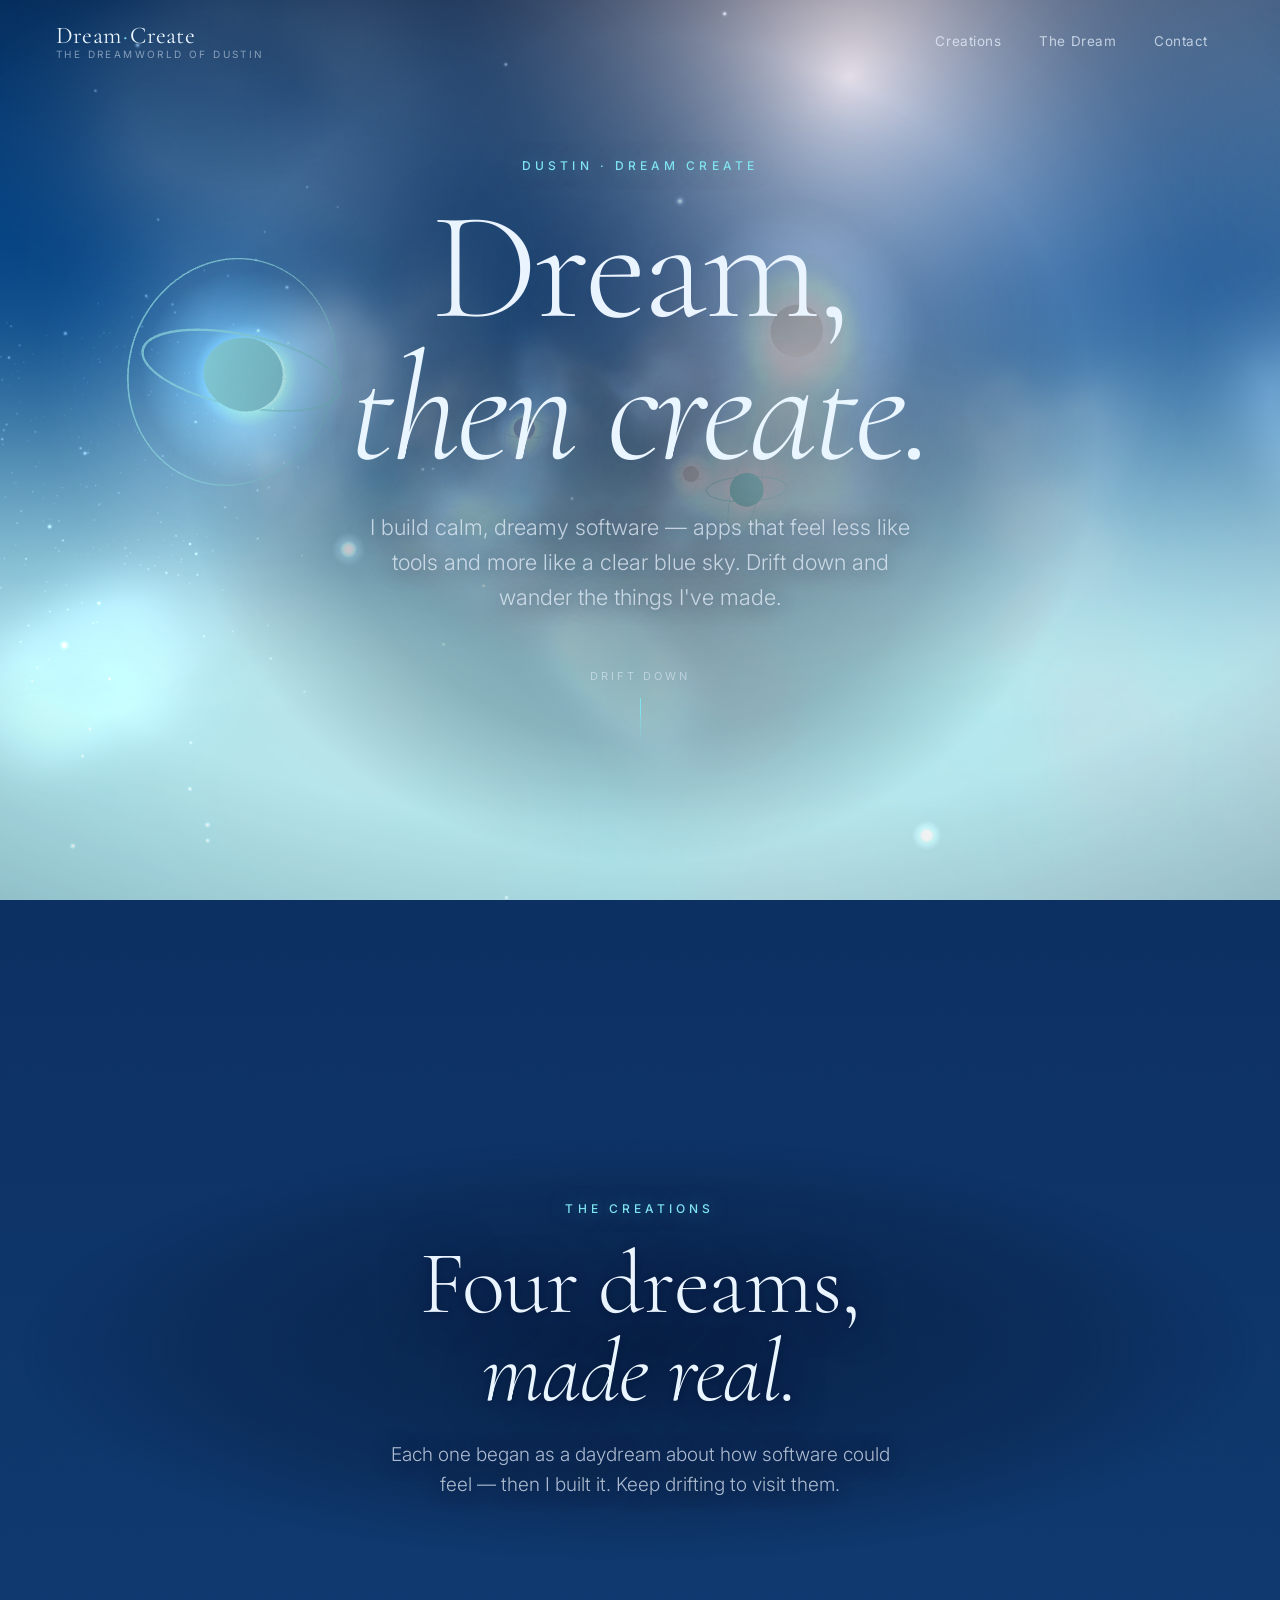
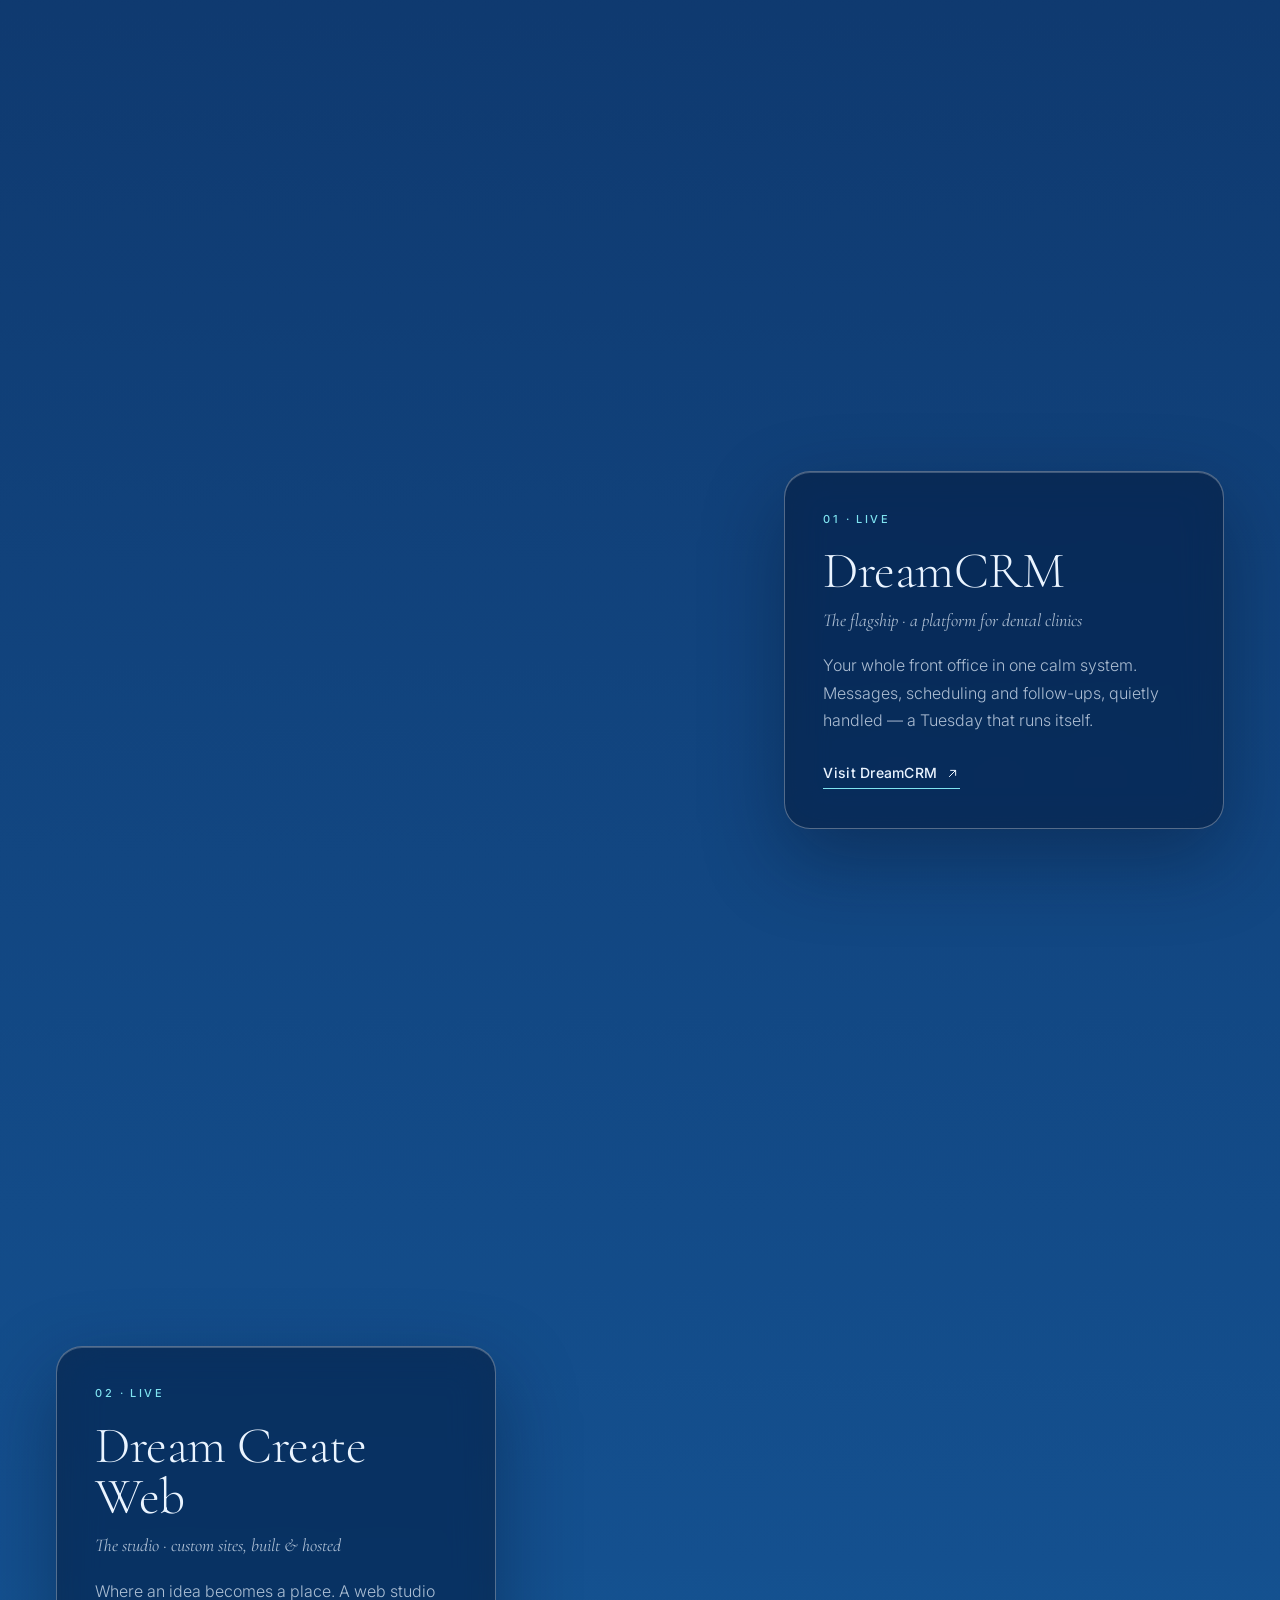
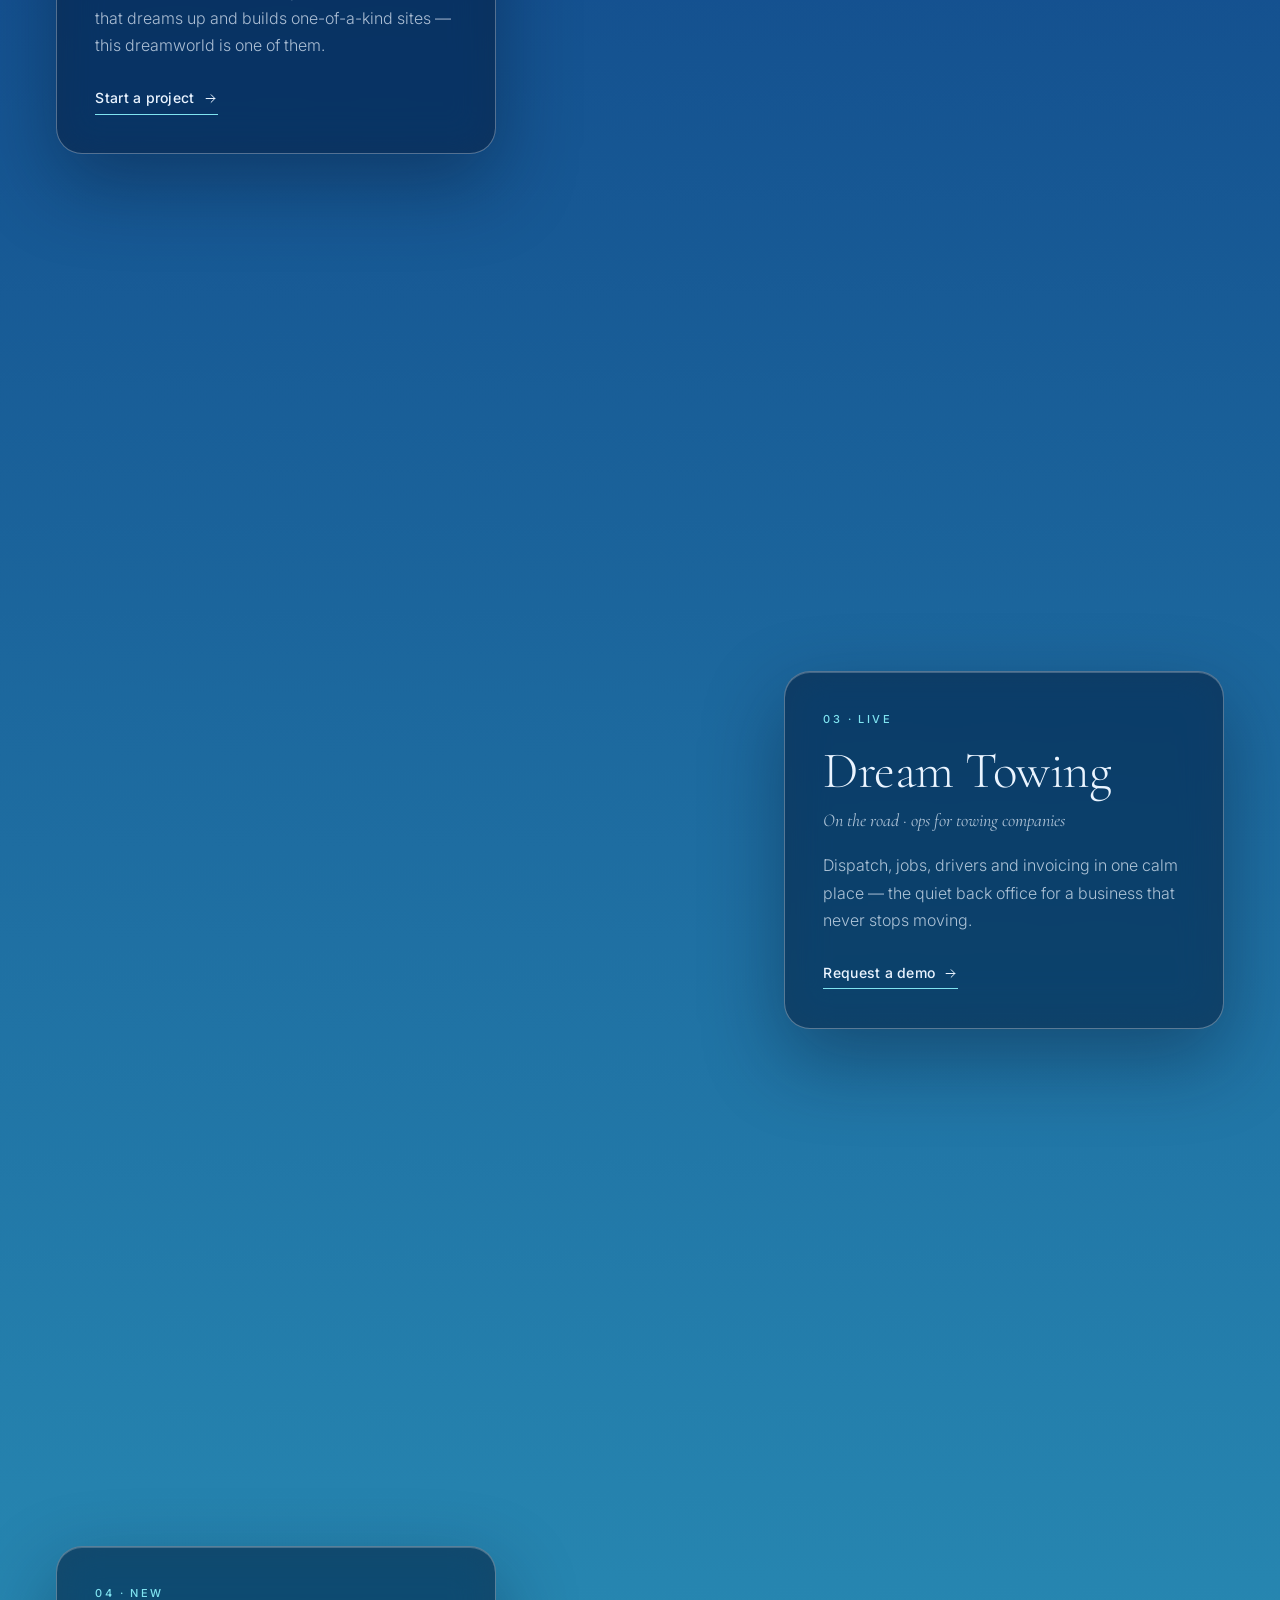
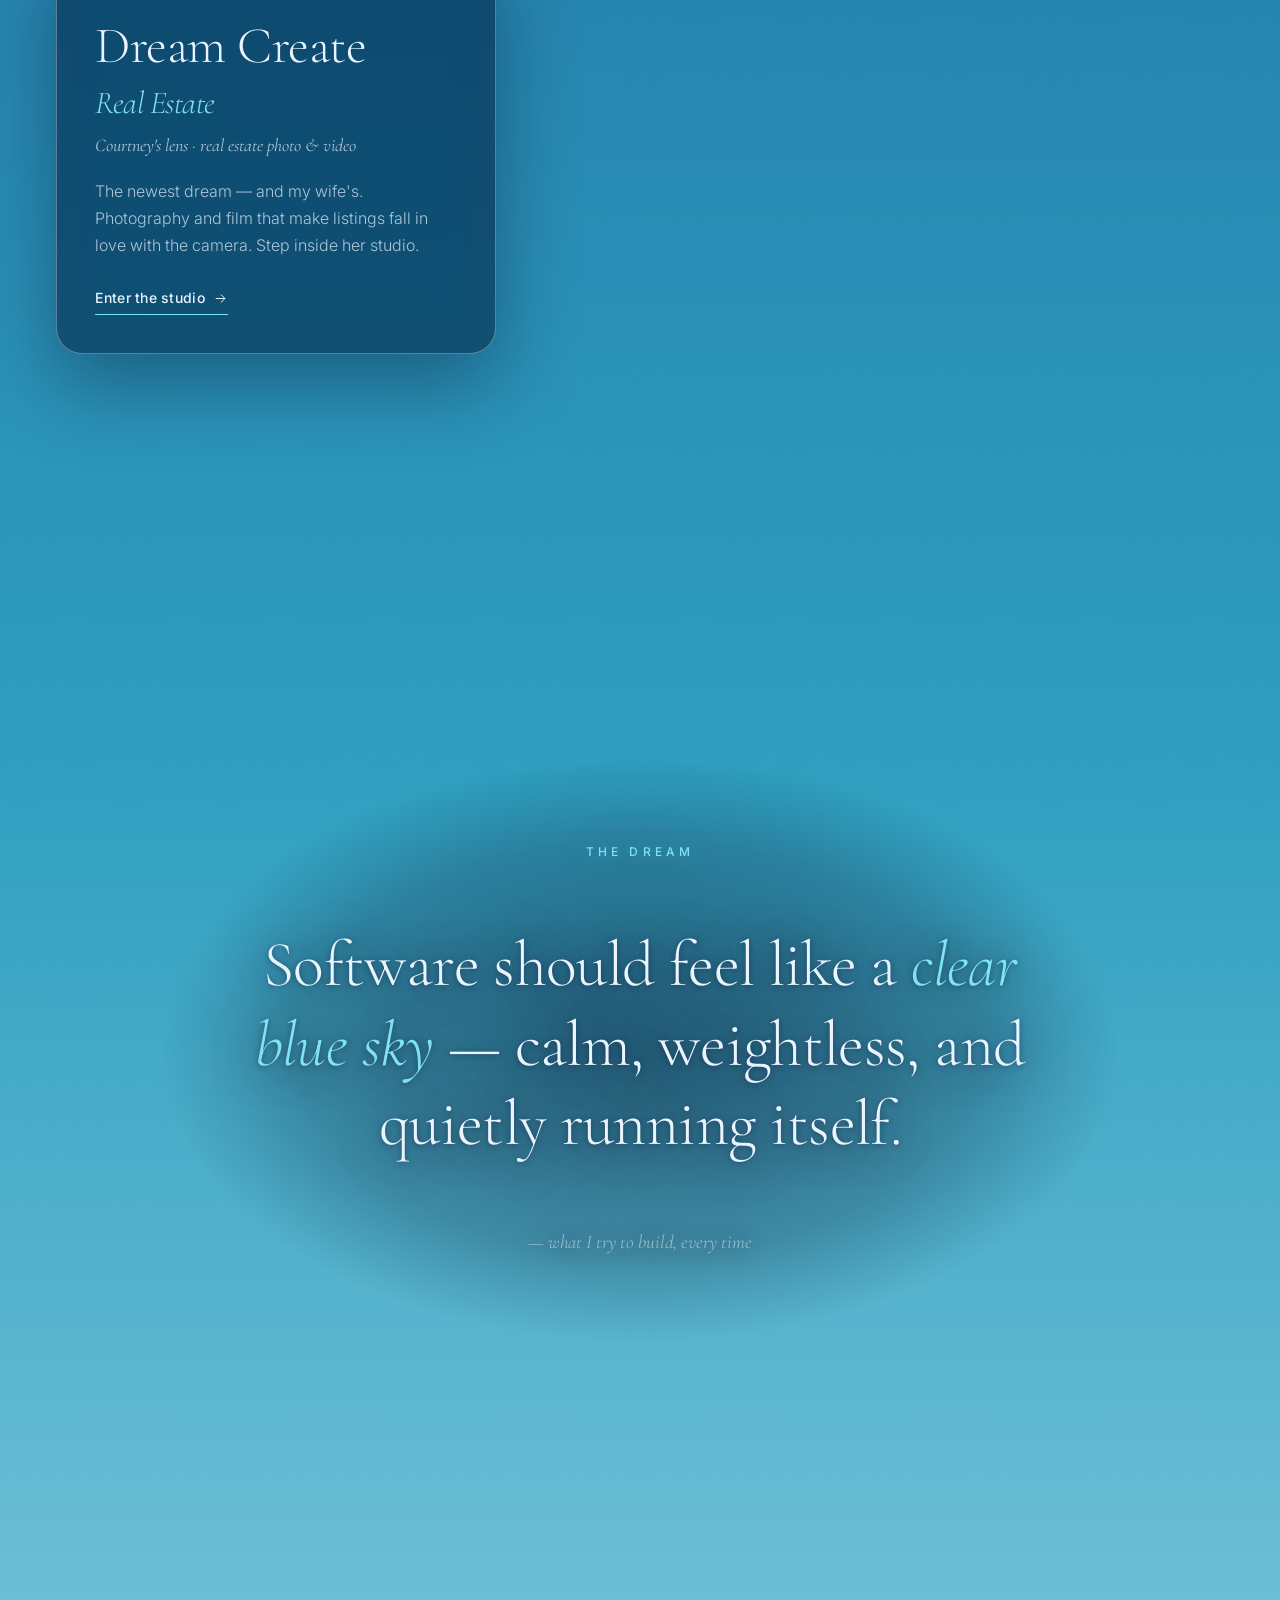
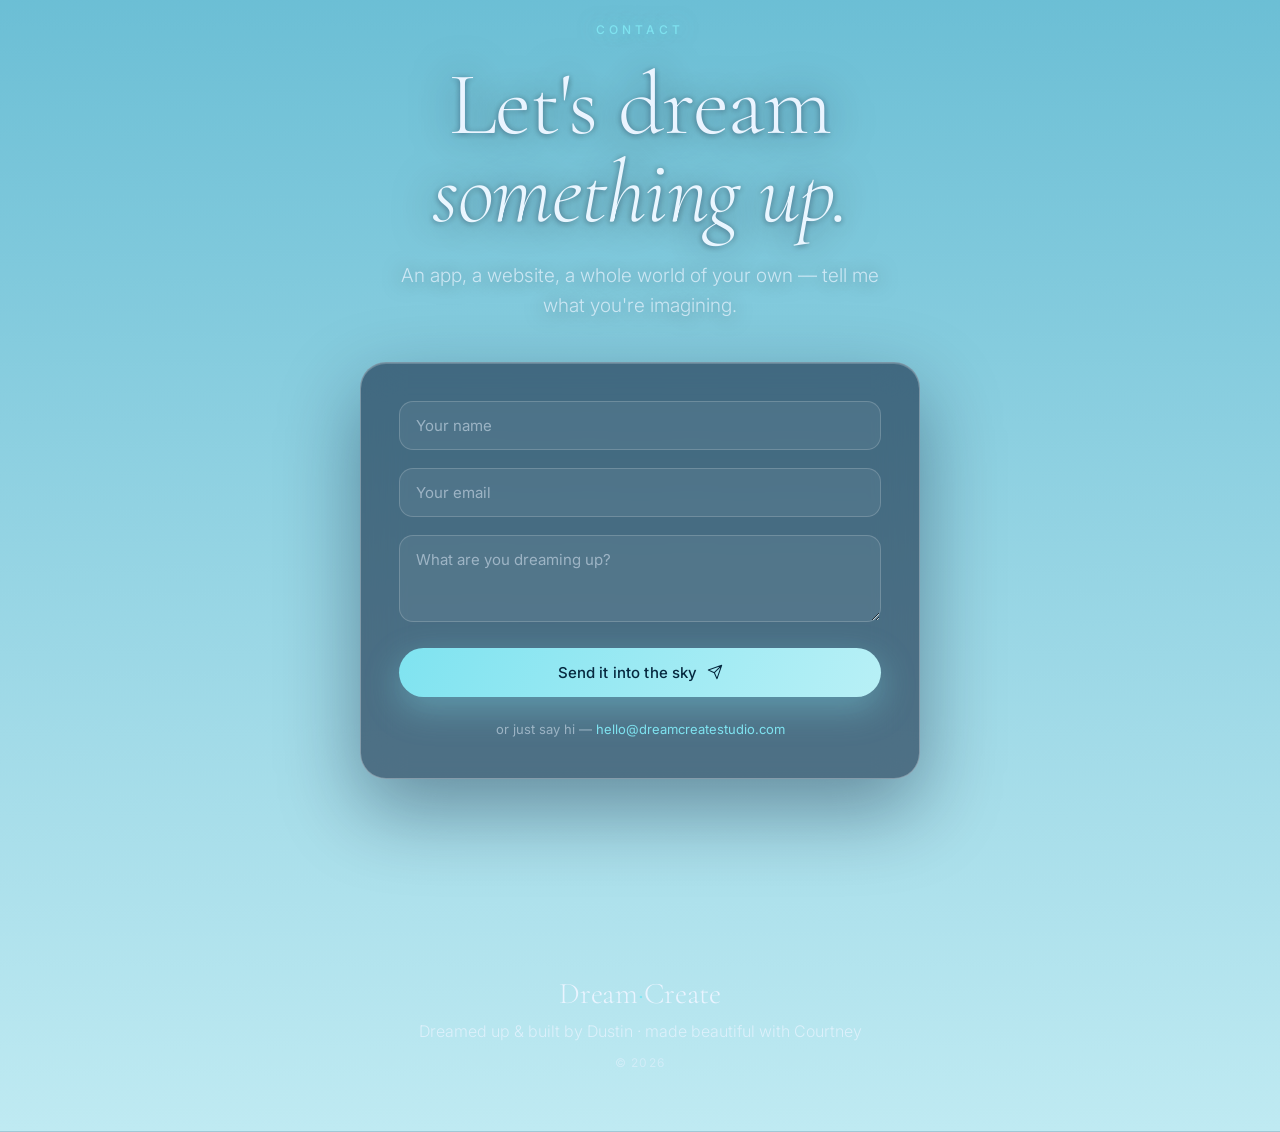
==== commit d939440a: "Rebuild as an immersive 3D WebGL dreamworld Complete reimagining as a personal showcase experience: " ====
--- a/index.html
+++ b/index.html
@@ -1,384 +1,180 @@
 <!DOCTYPE html>
-<html lang="en" data-lead="balanced">
+<html lang="en">
 <head>
   <meta charset="UTF-8" />
   <meta name="viewport" content="width=device-width, initial-scale=1.0" />
-  <title>Dream Create — one dream, endless creations</title>
-  <meta name="description" content="Apps by Dream Create — a studio building calm, human software at the seam where engineering meets artistry. DreamCRM, Dream Create Web, Dream Towing & Dream Create Real Estate." />
-  <meta name="theme-color" content="#0a0a0f" />
-  <meta property="og:title" content="Apps, by Dream Create" />
-  <meta property="og:description" content="One dream, endless creations. A studio where Dream meets Create." />
+  <title>Dream Create — the dreamworld of Dustin</title>
+  <meta name="description" content="Dream Create — a dreamworld of calm, human software by Dustin. Drift through the clouds and wander the things I've built: DreamCRM, Dream Create Web, Dream Towing & Dream Create Real Estate." />
+  <meta name="theme-color" content="#0f2f5e" />
+  <meta property="og:title" content="Dream Create — the dreamworld of Dustin" />
+  <meta property="og:description" content="Drift through the clouds and wander the things I've built." />
   <meta property="og:type" content="website" />
 
-  <link rel="icon" href="data:image/svg+xml,%3Csvg xmlns='http://www.w3.org/2000/svg' viewBox='0 0 100 100'%3E%3Ccircle cx='50' cy='50' r='47' fill='%23e7e0d3'/%3E%3Cpath d='M50 3a47 47 0 0 1 0 94 23.5 23.5 0 0 1 0-47 23.5 23.5 0 0 0 0-47' fill='%230a0a0f'/%3E%3Ccircle cx='50' cy='26.5' r='4' fill='%23c6a15b'/%3E%3Ccircle cx='50' cy='73.5' r='4' fill='%23e7e0d3'/%3E%3C/svg%3E" />
+  <link rel="icon" href="data:image/svg+xml,%3Csvg xmlns='http://www.w3.org/2000/svg' viewBox='0 0 100 100'%3E%3Cdefs%3E%3ClinearGradient id='g' x1='0' y1='0' x2='0' y2='1'%3E%3Cstop offset='0' stop-color='%2347c7dd'/%3E%3Cstop offset='1' stop-color='%231f5fa8'/%3E%3C/linearGradient%3E%3C/defs%3E%3Crect width='100' height='100' rx='24' fill='url(%23g)'/%3E%3Cpath d='M28 62a12 12 0 0 1 3-23 16 16 0 0 1 31 2 10 10 0 0 1 8 21z' fill='%23eaf6ff'/%3E%3C/svg%3E" />
 
   <link rel="preconnect" href="https://fonts.googleapis.com" />
   <link rel="preconnect" href="https://fonts.gstatic.com" crossorigin />
-  <link href="https://fonts.googleapis.com/css2?family=Fraunces:ital,opsz,wght@0,9..144,300;0,9..144,400;0,9..144,500;1,9..144,300;1,9..144,400&family=Inter:wght@400;500;600&family=IBM+Plex+Mono:wght@400;500&display=swap" rel="stylesheet" />
+  <link href="https://fonts.googleapis.com/css2?family=Cormorant+Garamond:ital,wght@0,300;0,400;0,500;1,300;1,400&family=Inter:wght@300;400;500;600&display=swap" rel="stylesheet" />
 
   <link rel="stylesheet" href="assets/css/app.css" />
 </head>
-<body>
-  <div class="grain" aria-hidden="true"></div>
-  <div class="progress" aria-hidden="true"><span></span></div>
+<body class="is-loading">
+  <!-- WebGL dreamworld -->
+  <canvas id="dream" class="dream-canvas" aria-hidden="true"></canvas>
+  <!-- CSS fallback / backdrop sky -->
+  <div class="sky-fallback" aria-hidden="true">
+    <div class="sky-fallback__cloud c1"></div>
+    <div class="sky-fallback__cloud c2"></div>
+    <div class="sky-fallback__cloud c3"></div>
+  </div>
+  <div class="vignette" aria-hidden="true"></div>
 
-  <!-- ===== NAV ===== -->
-  <header class="nav nav--on-dark" id="nav">
-    <a href="#top" class="wordmark" aria-label="Dream Create — home">
-      <span class="wordmark__pre">Apps, by</span>
-      <span class="wordmark__name"><span class="w-dream">Dream</span> <span class="w-create">Create</span></span>
+  <!-- Loader -->
+  <div class="loader" id="loader" aria-hidden="true">
+    <div class="loader__ring"></div>
+    <p class="loader__word">entering the dream…</p>
+  </div>
+
+  <!-- Nav -->
+  <header class="nav" id="nav">
+    <a href="#top" class="brand" aria-label="Dream Create — home">
+      <span class="brand__name">Dream<span class="brand__amp">·</span>Create</span>
+      <span class="brand__by">the dreamworld of Dustin</span>
     </a>
     <nav class="nav__links" aria-label="Primary">
-      <a href="#duality"><span class="nav__idx">01</span> Duality</a>
-      <a href="#apps"><span class="nav__idx">02</span> Apps</a>
-      <a href="#philosophy"><span class="nav__idx">03</span> Ethos</a>
-      <a href="#contact"><span class="nav__idx">04</span> Contact</a>
+      <a href="#apps">Creations</a>
+      <a href="#ethos">The Dream</a>
+      <a href="#contact">Contact</a>
     </nav>
-    <div class="nav__actions">
-      <button class="lead-toggle" id="balanceToggle" aria-label="Shift the balance between Dream and Create" title="Shift the balance">
-        <svg viewBox="0 0 100 100" width="20" height="20" aria-hidden="true">
-          <circle cx="50" cy="50" r="47" class="yy-light"/>
-          <path d="M50 3a47 47 0 0 1 0 94 23.5 23.5 0 0 1 0-47 23.5 23.5 0 0 0 0-47" class="yy-dark"/>
-          <circle cx="50" cy="26.5" r="4" class="yy-seed-warm"/>
-          <circle cx="50" cy="73.5" r="4" class="yy-seed-cool"/>
-        </svg>
-      </button>
-      <a href="#contact" class="btn btn--primary btn--sm nav__cta">Start a project</a>
-      <button class="nav__burger" id="navBurger" aria-label="Open menu" aria-expanded="false"><span></span><span></span></button>
-    </div>
+    <button class="nav__burger" id="navBurger" aria-label="Open menu" aria-expanded="false"><span></span><span></span></button>
   </header>
 
+  <div class="progress" aria-hidden="true"><span id="progressBar"></span></div>
+
   <main id="top">
-    <!-- ===== HERO ===== -->
-    <section class="hero mode-dream" id="hero">
-      <div class="haze" aria-hidden="true"></div>
-      <div class="stars" data-stars="34" aria-hidden="true"></div>
-
-      <div class="hero__grid">
-        <div class="hero__lead">
-          <p class="label reveal"><span class="label__line"></span>A Dream Create universe</p>
-          <h1 class="hero__title reveal">
-            One dream,<br /><span class="fr-i">endless</span> creations.
-          </h1>
-          <p class="hero__lede reveal">
-            A studio building calm, human software at the seam where engineering
-            meets artistry — where <span class="fr-i">Dream</span> shapes the system
-            and <span class="fr-i">Create</span> gives it soul.
-          </p>
-          <div class="hero__cta reveal">
-            <a href="#apps" class="btn btn--primary">Explore the apps
-              <svg class="ic-arrow" viewBox="0 0 24 24" width="16" height="16" aria-hidden="true"><path d="M5 12h14M13 6l6 6-6 6"/></svg>
-            </a>
-            <a href="#duality" class="btn btn--ghost">Meet the makers</a>
-          </div>
-        </div>
-
-        <div class="hero__emblem reveal" data-parallax="0.3" aria-hidden="true">
-          <div class="emblem">
-            <svg viewBox="0 0 200 200" class="emblem__yy" width="440" height="440">
-              <defs>
-                <radialGradient id="night" cx="44%" cy="36%" r="78%">
-                  <stop offset="0" stop-color="#1a1826"/><stop offset="60%" stop-color="#0e0d16"/><stop offset="100%" stop-color="#060509"/>
-                </radialGradient>
-                <radialGradient id="dawn" cx="58%" cy="64%" r="80%">
-                  <stop offset="0" stop-color="#f0e9db"/><stop offset="58%" stop-color="#ddd1bd"/><stop offset="100%" stop-color="#c9b89f"/>
-                </radialGradient>
-                <linearGradient id="terminator" x1="0" y1="0" x2="1" y2="1">
-                  <stop offset="0" stop-color="#8a6fae"/><stop offset="50%" stop-color="#c88f76"/><stop offset="100%" stop-color="#d8ac6a"/>
-                </linearGradient>
-              </defs>
-              <circle cx="100" cy="100" r="98" fill="url(#dawn)"/>
-              <path d="M100 2a98 98 0 0 1 0 196 49 49 0 0 1 0-98 49 49 0 0 0 0-98" fill="url(#night)"/>
-              <path d="M100 2a98 98 0 0 1 0 196 49 49 0 0 1 0-98 49 49 0 0 0 0-98" fill="none" stroke="url(#terminator)" stroke-width=".8" opacity=".9"/>
-              <circle cx="100" cy="100" r="98.5" fill="none" stroke="url(#terminator)" stroke-width=".6" opacity=".55"/>
-              <!-- faint stars only in the night half -->
-              <g fill="#efe6cf" class="emblem__stars">
-                <circle cx="120" cy="40" r=".8"/><circle cx="138" cy="62" r=".6"/><circle cx="128" cy="84" r=".7"/>
-                <circle cx="146" cy="104" r=".5"/><circle cx="116" cy="120" r=".6"/><circle cx="134" cy="140" r=".6"/>
-              </g>
-              <!-- seed: a small sun within the night -->
-              <g class="seed seed--warm" transform="translate(100 51)">
-                <circle r="9" fill="url(#dawn)"/>
-                <circle r="4.4" fill="none" stroke="#b98a4e" stroke-width=".9"/>
-                <g stroke="#b98a4e" stroke-width=".8" stroke-linecap="round">
-                  <path d="M0 -7.4V-6M0 6V7.4M-7.4 0H-6M6 0H7.4M-5.2 -5.2l1 1M5.2 5.2l-1 -1M5.2 -5.2l-1 1M-5.2 5.2l1 -1"/>
-                </g>
-              </g>
-              <!-- seed: a small moon within the dawn -->
-              <g class="seed seed--cool" transform="translate(100 149)">
-                <circle r="9" fill="url(#night)"/>
-                <path d="M3.4 -5.6A6.5 6.5 0 1 0 3.4 5.6 5.2 5.2 0 0 1 3.4 -5.6Z" fill="#d9d2e6"/>
-              </g>
-            </svg>
-            <div class="emblem__halo"></div>
-          </div>
-        </div>
-      </div>
-
-      <div class="hero__foot">
-        <p class="hero__meta"><b>3</b> live apps <span>/</span> <b>1</b> in progress <span>/</span> a husband &amp; wife studio</p>
-        <a href="#duality" class="scroll-cue" aria-label="Scroll">Scroll <span class="scroll-cue__line"></span></a>
+    <!-- HERO -->
+    <section class="scene scene--hero" id="hero">
+      <div class="hero reveal">
+        <p class="kicker">Dustin · Dream Create</p>
+        <h1 class="hero__title">Dream,<br /><em>then create.</em></h1>
+        <p class="hero__lede">I build calm, dreamy software — apps that feel less like tools and more like a clear blue sky. Drift down and wander the things I've made.</p>
+        <a href="#apps" class="scroll-down" aria-label="Drift down">
+          <span>drift down</span>
+          <span class="scroll-down__arrow"></span>
+        </a>
       </div>
     </section>
 
-    <!-- ===== DUALITY ===== -->
-    <section class="section mode-twilight" id="duality">
-      <div class="haze" aria-hidden="true"></div>
-      <header class="section__head reveal">
-        <p class="label label--center"><span class="label__line"></span>01 — The Duality</p>
-        <h2 class="section__title">Two makers,<br /><span class="fr-i">one name.</span></h2>
-        <p class="section__sub">Dream Create is a partnership — a husband and wife working at the seam where engineering meets artistry.</p>
-      </header>
-
-      <div class="duality">
-        <article class="maker maker--dream reveal">
-          <div class="maker__stars" data-stars="18" aria-hidden="true"></div>
-          <div class="maker__body">
-            <span class="maker__mark" aria-hidden="true">
-              <svg viewBox="0 0 24 24" width="22" height="22" fill="none" stroke="currentColor" stroke-width="1.3"><path d="M20 14.5A8 8 0 1 1 9.5 4a6.3 6.3 0 0 0 10.5 10.5Z"/></svg>
-            </span>
-            <p class="maker__side">Dream · the night side</p>
-            <h3 class="maker__name">Dustin</h3>
-            <p class="maker__role">Systems &amp; software</p>
-            <p class="maker__text">The engineer behind the ecosystem — the platforms, the automations, the quiet machinery that makes a Tuesday run itself. Structure, logic, and a little starlight.</p>
-            <ul class="maker__tags"><li>Platforms</li><li>Automation</li><li>Architecture</li></ul>
-          </div>
-        </article>
-
-        <div class="duality__seam" aria-hidden="true">
-          <span class="duality__yy">
-            <svg viewBox="0 0 100 100" width="46" height="46"><circle cx="50" cy="50" r="47" class="yy-light"/><path d="M50 3a47 47 0 0 1 0 94 23.5 23.5 0 0 1 0-47 23.5 23.5 0 0 0 0-47" class="yy-dark"/><circle cx="50" cy="26.5" r="4" class="yy-seed-warm"/><circle cx="50" cy="73.5" r="4" class="yy-seed-cool"/></svg>
-          </span>
-        </div>
-
-        <article class="maker maker--create reveal">
-          <div class="maker__body">
-            <span class="maker__mark" aria-hidden="true">
-              <svg viewBox="0 0 24 24" width="22" height="22" fill="none" stroke="currentColor" stroke-width="1.3"><circle cx="12" cy="12" r="4.2"/><path d="M12 2.5v2.4M12 19.1v2.4M2.5 12h2.4M19.1 12h2.4M5.6 5.6l1.7 1.7M16.7 16.7l1.7 1.7M18.4 5.6l-1.7 1.7M7.3 16.7l-1.7 1.7" stroke-linecap="round"/></svg>
-            </span>
-            <p class="maker__side">Create · the day side</p>
-            <h3 class="maker__name">Courtney</h3>
-            <p class="maker__role">Design &amp; imagery</p>
-            <p class="maker__text">The creative eye that gives the work warmth — design, photography, the human feeling that turns software and spaces into something people love. Beauty, story, golden hours.</p>
-            <ul class="maker__tags"><li>Design</li><li>Photography</li><li>Story</li></ul>
-          </div>
-        </article>
+    <!-- APPS INTRO -->
+    <section class="scene scene--intro" id="apps">
+      <div class="intro reveal">
+        <p class="kicker kicker--center">The Creations</p>
+        <h2 class="scene__title">Four dreams,<br /><em>made real.</em></h2>
+        <p class="scene__sub">Each one began as a daydream about how software could feel — then I built it. Keep drifting to visit them.</p>
       </div>
     </section>
 
-    <!-- ===== APPS ===== -->
-    <section class="section mode-create" id="apps">
-      <header class="section__head reveal">
-        <p class="label label--center"><span class="label__line"></span>02 — The Ecosystem</p>
-        <h2 class="section__title">The <span class="fr-i">apps.</span></h2>
-        <p class="section__sub">Each one dreamed as a system, then crafted with care. Calm, human software built to feel like it runs itself.</p>
-      </header>
-
-      <div class="apps">
-        <!-- DreamCRM -->
-        <a class="app reveal" style="--i:0" href="https://dreamcreatestudio.com" target="_blank" rel="noopener">
-          <span class="app__num">01</span>
-          <div class="app__head">
-            <span class="app__icon" aria-hidden="true">
-              <svg viewBox="0 0 24 24" width="22" height="22" fill="none" stroke="currentColor" stroke-width="1.4"><rect x="3" y="5" width="18" height="14" rx="2.5"/><path d="M3 9.5h18M7 13.5h6M7 16h4" stroke-linecap="round"/></svg>
-            </span>
-            <span class="app__status app__status--live">Live</span>
-          </div>
-          <h3 class="app__name">DreamCRM</h3>
-          <p class="app__meta"><span class="app__moon" aria-hidden="true"></span> Dream · Software</p>
-          <p class="app__text">Your whole front office, one calm system. A subscription platform running the day-to-day for dental clinics — messages, scheduling &amp; follow-ups in one place.</p>
-          <span class="app__link">Visit DreamCRM <svg class="ic-ext" viewBox="0 0 24 24" width="14" height="14" aria-hidden="true"><path d="M7 17 17 7M9 7h8v8"/></svg></span>
+    <!-- APP 1 — DreamCRM -->
+    <section class="scene scene--app" id="dreamcrm" data-orb="0">
+      <article class="card card--right reveal">
+        <p class="card__index">01 · Live</p>
+        <h3 class="card__name">DreamCRM</h3>
+        <p class="card__tag">The flagship · a platform for dental clinics</p>
+        <p class="card__text">Your whole front office in one calm system. Messages, scheduling and follow-ups, quietly handled — a Tuesday that runs itself.</p>
+        <a class="card__link" href="https://dreamcreatestudio.com" target="_blank" rel="noopener">Visit DreamCRM
+          <svg viewBox="0 0 24 24" width="15" height="15" aria-hidden="true"><path d="M7 17 17 7M9 7h8v8" fill="none" stroke="currentColor" stroke-width="1.6" stroke-linecap="round" stroke-linejoin="round"/></svg>
         </a>
-
-        <!-- Dream Create Web -->
-        <a class="app app--seam reveal" style="--i:1" href="#contact">
-          <span class="app__num">02</span>
-          <div class="app__head">
-            <span class="app__icon" aria-hidden="true">
-              <svg viewBox="0 0 24 24" width="22" height="22" fill="none" stroke="currentColor" stroke-width="1.4"><rect x="3" y="5" width="18" height="14" rx="2.5"/><path d="M3 9h18" stroke-linecap="round"/><path d="M9.5 12.5 7.5 14.5l2 2M14.5 12.5l2 2-2 2" stroke-linecap="round" stroke-linejoin="round"/></svg>
-            </span>
-            <span class="app__status app__status--live">Live</span>
-          </div>
-          <h3 class="app__name">Dream Create Web</h3>
-          <p class="app__meta"><span class="app__both" aria-hidden="true"></span> Dream + Create · Studio</p>
-          <p class="app__text">Where the two halves meet. A web studio that builds &amp; hosts custom, one-of-a-kind sites — engineered clean, designed beautiful. This universe is one of them.</p>
-          <span class="app__link">Start a project <svg class="ic-arrow" viewBox="0 0 24 24" width="14" height="14" aria-hidden="true"><path d="M5 12h14M13 6l6 6-6 6"/></svg></span>
-        </a>
-
-        <!-- Dream Towing -->
-        <a class="app reveal" style="--i:2" href="#contact">
-          <span class="app__num">03</span>
-          <div class="app__head">
-            <span class="app__icon" aria-hidden="true">
-              <svg viewBox="0 0 24 24" width="22" height="22" fill="none" stroke="currentColor" stroke-width="1.4"><path d="M2 15h11v-4h5l3 3v1h1" stroke-linejoin="round"/><circle cx="6.5" cy="17.5" r="1.9"/><circle cx="17.5" cy="17.5" r="1.9"/><path d="M13 11V7l6 3" stroke-linejoin="round"/></svg>
-            </span>
-            <span class="app__status app__status--live">Live</span>
-          </div>
-          <h3 class="app__name">Dream Towing</h3>
-          <p class="app__meta"><span class="app__moon" aria-hidden="true"></span> Dream · Software</p>
-          <p class="app__text">DreamCRM's road-warrior cousin — dispatch, jobs, drivers &amp; invoicing for towing companies. The calm back office for a business that never stops moving.</p>
-          <span class="app__link">Request a demo <svg class="ic-arrow" viewBox="0 0 24 24" width="14" height="14" aria-hidden="true"><path d="M5 12h14M13 6l6 6-6 6"/></svg></span>
-        </a>
-
-        <!-- Dream Create Real Estate -->
-        <a class="app app--create reveal" style="--i:3" href="apps/real-estate/index.html">
-          <span class="app__num">04</span>
-          <div class="app__head">
-            <span class="app__icon" aria-hidden="true">
-              <svg viewBox="0 0 24 24" width="22" height="22" fill="none" stroke="currentColor" stroke-width="1.4"><path d="M4 11 12 5l8 6" stroke-linejoin="round"/><path d="M6 10v9h12v-9" stroke-linejoin="round"/><path d="M10 19v-5h4v5" stroke-linejoin="round"/></svg>
-            </span>
-            <span class="app__status app__status--new">New</span>
-          </div>
-          <h3 class="app__name">Dream Create <span class="app__sub">Real Estate</span></h3>
-          <p class="app__meta"><span class="app__sun" aria-hidden="true"></span> Create · Media</p>
-          <p class="app__text">Courtney's lens on the ecosystem. Real estate photography &amp; videography that makes listings fall in love with the camera. The newest creation.</p>
-          <span class="app__link">Enter the studio <svg class="ic-arrow" viewBox="0 0 24 24" width="14" height="14" aria-hidden="true"><path d="M5 12h14M13 6l6 6-6 6"/></svg></span>
-        </a>
-      </div>
-
-      <p class="apps__note reveal">More in the workshop. <a href="#contact">Build something with us →</a></p>
+      </article>
     </section>
 
-    <!-- ===== ETHOS ===== -->
-    <section class="section mode-dream" id="philosophy">
-      <div class="haze" aria-hidden="true"></div>
-      <div class="stars" data-stars="26" aria-hidden="true"></div>
+    <!-- APP 2 — Dream Create Web -->
+    <section class="scene scene--app" id="web" data-orb="1">
+      <article class="card card--left reveal">
+        <p class="card__index">02 · Live</p>
+        <h3 class="card__name">Dream Create Web</h3>
+        <p class="card__tag">The studio · custom sites, built &amp; hosted</p>
+        <p class="card__text">Where an idea becomes a place. A web studio that dreams up and builds one-of-a-kind sites — this dreamworld is one of them.</p>
+        <a class="card__link" href="#contact">Start a project
+          <svg viewBox="0 0 24 24" width="15" height="15" aria-hidden="true"><path d="M5 12h14M13 6l6 6-6 6" fill="none" stroke="currentColor" stroke-width="1.6" stroke-linecap="round" stroke-linejoin="round"/></svg>
+        </a>
+      </article>
+    </section>
+
+    <!-- APP 3 — Dream Towing -->
+    <section class="scene scene--app" id="towing" data-orb="2">
+      <article class="card card--right reveal">
+        <p class="card__index">03 · Live</p>
+        <h3 class="card__name">Dream Towing</h3>
+        <p class="card__tag">On the road · ops for towing companies</p>
+        <p class="card__text">Dispatch, jobs, drivers and invoicing in one calm place — the quiet back office for a business that never stops moving.</p>
+        <a class="card__link" href="#contact">Request a demo
+          <svg viewBox="0 0 24 24" width="15" height="15" aria-hidden="true"><path d="M5 12h14M13 6l6 6-6 6" fill="none" stroke="currentColor" stroke-width="1.6" stroke-linecap="round" stroke-linejoin="round"/></svg>
+        </a>
+      </article>
+    </section>
+
+    <!-- APP 4 — Dream Create Real Estate -->
+    <section class="scene scene--app" id="realestate" data-orb="3">
+      <article class="card card--left reveal">
+        <p class="card__index">04 · New</p>
+        <h3 class="card__name">Dream Create <em>Real Estate</em></h3>
+        <p class="card__tag">Courtney's lens · real estate photo &amp; video</p>
+        <p class="card__text">The newest dream — and my wife's. Photography and film that make listings fall in love with the camera. Step inside her studio.</p>
+        <a class="card__link" href="apps/real-estate/index.html">Enter the studio
+          <svg viewBox="0 0 24 24" width="15" height="15" aria-hidden="true"><path d="M5 12h14M13 6l6 6-6 6" fill="none" stroke="currentColor" stroke-width="1.6" stroke-linecap="round" stroke-linejoin="round"/></svg>
+        </a>
+      </article>
+    </section>
+
+    <!-- ETHOS -->
+    <section class="scene scene--ethos" id="ethos">
       <div class="ethos reveal">
-        <p class="label label--center"><span class="label__line"></span>03 — The Ethos</p>
-        <blockquote class="ethos__quote">
-          Software should feel like a <span class="fr-i">calm Tuesday</span> — quiet,
-          warm, and running itself. We dream up the machine, then create the feeling.
-        </blockquote>
-      </div>
-      <div class="pillars reveal">
-        <div class="pillar">
-          <span class="pillar__mark" aria-hidden="true"><svg viewBox="0 0 24 24" width="20" height="20" fill="none" stroke="currentColor" stroke-width="1.3"><path d="M20 14.5A8 8 0 1 1 9.5 4a6.3 6.3 0 0 0 10.5 10.5Z"/></svg></span>
-          <p class="pillar__idx">i</p>
-          <h4>Dreamed</h4>
-          <p>Every product begins as a system — thought through, engineered to feel effortless.</p>
-        </div>
-        <div class="pillar">
-          <span class="pillar__mark" aria-hidden="true"><svg viewBox="0 0 24 24" width="20" height="20" fill="none" stroke="currentColor" stroke-width="1.3"><circle cx="9.5" cy="12" r="6.5"/><circle cx="14.5" cy="12" r="6.5"/></svg></span>
-          <p class="pillar__idx">ii</p>
-          <h4>Balanced</h4>
-          <p>Logic and beauty in equal measure. Neither half ever runs the show alone.</p>
-        </div>
-        <div class="pillar">
-          <span class="pillar__mark" aria-hidden="true"><svg viewBox="0 0 24 24" width="20" height="20" fill="none" stroke="currentColor" stroke-width="1.3"><circle cx="12" cy="12" r="4.2"/><path d="M12 2.5v2.4M12 19.1v2.4M2.5 12h2.4M19.1 12h2.4M5.6 5.6l1.7 1.7M16.7 16.7l1.7 1.7M18.4 5.6l-1.7 1.7M7.3 16.7l-1.7 1.7" stroke-linecap="round"/></svg></span>
-          <p class="pillar__idx">iii</p>
-          <h4>Created</h4>
-          <p>Then given warmth, story &amp; soul — so it feels human, never corporate.</p>
-        </div>
+        <p class="kicker kicker--center">The Dream</p>
+        <blockquote class="ethos__quote">Software should feel like a <em>clear blue sky</em> — calm, weightless, and quietly running itself.</blockquote>
+        <p class="ethos__by">— what I try to build, every time</p>
       </div>
     </section>
 
-    <!-- ===== CONTACT ===== -->
-    <section class="section mode-twilight" id="contact">
-      <div class="haze" aria-hidden="true"></div>
-      <div class="contact">
-        <div class="contact__intro reveal">
-          <p class="label"><span class="label__line"></span>04 — Contact</p>
-          <h2 class="section__title">Let's dream<br /><span class="fr-i">something up.</span></h2>
-          <p class="contact__sub">A platform engineered, a brand created, or a whole universe of both — the studio would love to hear what you're imagining.</p>
-          <ul class="contact__meta">
-            <li>
-              <span class="contact__ic" aria-hidden="true"><svg viewBox="0 0 24 24" width="17" height="17" fill="none" stroke="currentColor" stroke-width="1.3"><rect x="3" y="5" width="18" height="14" rx="2.5"/><path d="M4 7l8 6 8-6"/></svg></span>
-              <a href="mailto:hello@dreamcreatestudio.com">hello@dreamcreatestudio.com</a>
-            </li>
-            <li>
-              <span class="contact__ic" aria-hidden="true"><svg viewBox="0 0 24 24" width="17" height="17" fill="none" stroke="currentColor" stroke-width="1.3"><path d="M20 14.5A8 8 0 1 1 9.5 4a6.3 6.3 0 0 0 10.5 10.5Z"/></svg></span>
-              <span>Dustin — apps, platforms &amp; systems</span>
-            </li>
-            <li>
-              <span class="contact__ic" aria-hidden="true"><svg viewBox="0 0 24 24" width="17" height="17" fill="none" stroke="currentColor" stroke-width="1.3"><circle cx="12" cy="12" r="4"/><path d="M12 3v2M12 19v2M3 12h2M19 12h2M6 6l1.5 1.5M16.5 16.5 18 18M18 6l-1.5 1.5M7.5 16.5 6 18" stroke-linecap="round"/></svg></span>
-              <span>Courtney — design, photo &amp; video</span>
-            </li>
-          </ul>
-        </div>
-
-        <form class="contact__form reveal" id="contactForm" novalidate>
-          <div class="field field--split">
-            <div>
-              <label for="name">Name</label>
-              <input id="name" name="name" type="text" placeholder="Your name" required autocomplete="name" />
-              <span class="field__err">Please add your name</span>
-            </div>
-            <div>
-              <label for="email">Email</label>
-              <input id="email" name="email" type="email" placeholder="you@email.com" required autocomplete="email" />
-              <span class="field__err">A valid email helps us reply</span>
-            </div>
+    <!-- CONTACT -->
+    <section class="scene scene--contact" id="contact">
+      <div class="contact reveal">
+        <p class="kicker kicker--center">Contact</p>
+        <h2 class="scene__title">Let's dream<br /><em>something up.</em></h2>
+        <p class="scene__sub">An app, a website, a whole world of your own — tell me what you're imagining.</p>
+        <form class="contact__form" id="contactForm" novalidate>
+          <div class="field">
+            <input id="name" name="name" type="text" placeholder="Your name" required autocomplete="name" />
+            <span class="field__err">Please add your name</span>
           </div>
           <div class="field">
-            <label for="interest">What are you dreaming up?</label>
-            <div class="select-wrap">
-              <select id="interest" name="interest">
-                <option>An app or platform</option>
-                <option>A website — Dream Create Web</option>
-                <option>Photography / video — Create</option>
-                <option>DreamCRM for my clinic</option>
-                <option>Dream Towing for my company</option>
-                <option>Something else entirely</option>
-              </select>
-              <svg class="select-wrap__chev" viewBox="0 0 24 24" width="16" height="16" aria-hidden="true"><path d="M6 9l6 6 6-6" fill="none" stroke="currentColor" stroke-width="1.5" stroke-linecap="round" stroke-linejoin="round"/></svg>
-            </div>
+            <input id="email" name="email" type="email" placeholder="Your email" required autocomplete="email" />
+            <span class="field__err">A valid email helps me reply</span>
           </div>
-          <div class="field">
-            <label for="message">The dream</label>
-            <textarea id="message" name="message" rows="4" placeholder="Tell us what you're imagining…" required></textarea>
-            <span class="field__err">A little detail helps us prepare</span>
+          <div class="field field--wide">
+            <textarea id="message" name="message" rows="3" placeholder="What are you dreaming up?" required></textarea>
+            <span class="field__err">A little detail helps</span>
           </div>
-          <button type="submit" class="btn btn--primary btn--block" id="sendBtn">
-            <span class="btn__label">Send the dream</span>
-            <svg class="ic-arrow" viewBox="0 0 24 24" width="16" height="16" aria-hidden="true"><path d="M5 12h14M13 6l6 6-6 6"/></svg>
+          <button type="submit" class="btn" id="sendBtn">
+            <span class="btn__label">Send it into the sky</span>
+            <svg viewBox="0 0 24 24" width="16" height="16" aria-hidden="true"><path d="M22 2 11 13M22 2l-7 20-4-9-9-4z" fill="none" stroke="currentColor" stroke-width="1.6" stroke-linejoin="round" stroke-linecap="round"/></svg>
           </button>
-
+          <p class="contact__mail">or just say hi — <a href="mailto:hello@dreamcreatestudio.com">hello@dreamcreatestudio.com</a></p>
           <div class="form-success" id="formSuccess" hidden>
-            <span class="form-success__mark" aria-hidden="true">
-              <svg viewBox="0 0 100 100" width="52" height="52"><circle cx="50" cy="50" r="47" class="yy-light"/><path d="M50 3a47 47 0 0 1 0 94 23.5 23.5 0 0 1 0-47 23.5 23.5 0 0 0 0-47" class="yy-dark"/><circle cx="50" cy="26.5" r="4" class="yy-seed-warm"/><circle cx="50" cy="73.5" r="4" class="yy-seed-cool"/></svg>
-            </span>
-            <h3>Into the universe it goes.</h3>
-            <p>Thank you — we'll dream on it and write back within one business day.</p>
+            <div class="form-success__glow"></div>
+            <h3>Off into the blue.</h3>
+            <p>Thanks — I'll dream on it and write back within a day.</p>
           </div>
         </form>
       </div>
     </section>
   </main>
 
-  <!-- ===== FOOTER ===== -->
-  <footer class="footer mode-dream" id="footer">
-    <div class="stars" data-stars="24" aria-hidden="true"></div>
-    <div class="footer__top">
-      <div class="footer__brand">
-        <p class="footer__name"><span class="w-dream">Dream</span> <span class="w-create">Create</span></p>
-        <p class="footer__tag">One dream, endless creations.</p>
-      </div>
-      <nav class="footer__nav" aria-label="Footer">
-        <div>
-          <h5>Apps</h5>
-          <a href="https://dreamcreatestudio.com" target="_blank" rel="noopener">DreamCRM</a>
-          <a href="#contact">Dream Create Web</a>
-          <a href="#contact">Dream Towing</a>
-          <a href="apps/real-estate/index.html">Real Estate</a>
-        </div>
-        <div>
-          <h5>Studio</h5>
-          <a href="#duality">The Duality</a>
-          <a href="#philosophy">Ethos</a>
-          <a href="#contact">Contact</a>
-        </div>
-      </nav>
-    </div>
-    <div class="footer__base">
-      <p>© <span id="year">2026</span> Dream Create</p>
-      <p>Built by Dustin · made beautiful by Courtney</p>
-    </div>
+  <footer class="footer">
+    <p class="footer__brand">Dream<span>·</span>Create</p>
+    <p class="footer__line">Dreamed up &amp; built by Dustin · made beautiful with Courtney</p>
+    <p class="footer__copy">© <span id="year">2026</span></p>
   </footer>
 
-  <button class="to-top" id="toTop" aria-label="Back to top">
-    <svg viewBox="0 0 24 24" width="18" height="18" fill="none" stroke="currentColor" stroke-width="1.6" stroke-linecap="round" stroke-linejoin="round"><path d="M12 19V5M6 11l6-6 6 6"/></svg>
-  </button>
-
-  <script src="assets/js/app.js" defer></script>
+  <script type="module" src="assets/js/app.js"></script>
 </body>
 </html>
--- a/assets/css/app.css
+++ b/assets/css/app.css
@@ -1,407 +1,213 @@
 /* =========================================================
-   Dream Create — apps ecosystem
-   Editorial / filmic execution of the yin-yang duality.
-   Dream (night, Dustin) · Create (day, Courtney).
+   Dream Create — the dreamworld of Dustin
+   A WebGL cloud-flight with a glass UI floating over it.
+   Palette: blues, teals, cloud-white, soft dawn glow.
    ========================================================= */
 
 :root {
-  /* Fixed brand constants */
-  --brass:      #c6a15b;
-  --brass-deep: #9a6a34;
-  --bone:       #e9e6df;
-
-  /* Type */
-  --serif: "Fraunces", Georgia, serif;
-  --sans:  "Inter", system-ui, sans-serif;
-  --mono:  "IBM Plex Mono", ui-monospace, monospace;
+  --sky-deep:   #0c2a55;
+  --sky-mid:    #1f5fa8;
+  --teal:       #2fa9c9;
+  --teal-bright:#7fe3f0;
+  --cloud:      #eaf6ff;
+  --dawn:       #ffd9c2;
+  --ink:        #eaf4ff;
+  --ink-soft:   rgba(234,244,255,.72);
+  --ink-faint:  rgba(234,244,255,.5);
+
+  --glass:      rgba(255,255,255,.08);
+  --glass-line: rgba(255,255,255,.3);
+  --glass-deep: rgba(8,24,52,.55);
+
+  --display: "Cormorant Garamond", Georgia, serif;
+  --body:    "Inter", system-ui, sans-serif;
 
   --maxw: 1180px;
   --pad: clamp(20px, 5vw, 56px);
-  /* slow, expensive easing — never bouncy */
   --ease: cubic-bezier(0.16, 1, 0.3, 1);
-  --ease-io: cubic-bezier(0.65, 0, 0.35, 1);
-
-  --r: 4px;
-  --r-lg: 8px;
-}
-
-/* ---- Section modes ---- */
-.mode-dream {
-  --bg: #0a0a0f;
-  --bg-elev: #101019;
-  --fg: #e9e6df;
-  --fg-muted: #8f8b86;
-  --fg-faint: #565360;
-  --line: rgba(233,230,223,.11);
-  --line-strong: rgba(233,230,223,.2);
-  --accent: var(--brass);
-  color: var(--fg); background: var(--bg);
-}
-.mode-create {
-  --bg: #e7e0d3;
-  --bg-elev: #f1ece1;
-  --fg: #1a1620;
-  --fg-muted: #6b6357;
-  --fg-faint: #9a9184;
-  --line: rgba(26,22,32,.14);
-  --line-strong: rgba(26,22,32,.26);
-  --accent: var(--brass-deep);
-  color: var(--fg); background: var(--bg);
-}
-.mode-twilight {
-  --bg: #14101c;
-  --fg: #ece5da;
-  --fg-muted: #c0b3a6;
-  --fg-faint: #8a7d75;
-  --line: rgba(236,229,218,.14);
-  --line-strong: rgba(236,229,218,.24);
-  --accent: #dcab6a;
-  color: var(--fg);
-  background:
-    linear-gradient(163deg, #0c0a12 0%, #1c1526 26%, #3a2636 50%, #7a4c46 74%, #b3814f 100%);
-}
-
-/* ---------- Reset & base ---------- */
+}
+
 *, *::before, *::after { box-sizing: border-box; }
-html { scroll-behavior: smooth; -webkit-text-size-adjust: 100%; }
-@media (prefers-reduced-motion: reduce) {
-  html { scroll-behavior: auto; }
-  *, *::before, *::after { animation-duration: .001ms !important; animation-iteration-count: 1 !important; transition-duration: .001ms !important; }
-}
+html { -webkit-text-size-adjust: 100%; }
+html, body { margin: 0; }
 body {
-  margin: 0; font-family: var(--sans); background: #0a0a0f; color: var(--bone);
-  line-height: 1.6; font-size: clamp(15px, .5vw + 13.6px, 16.5px); overflow-x: hidden;
-  -webkit-font-smoothing: antialiased; text-rendering: optimizeLegibility;
+  font-family: var(--body); color: var(--ink);
+  background: linear-gradient(180deg, #0a2350 0%, #14508f 42%, #2f9fc0 74%, #bfeaf2 100%);
+  line-height: 1.6; font-size: clamp(15px,.5vw+13.6px,16.5px);
+  overflow-x: hidden; -webkit-font-smoothing: antialiased;
 }
 img, svg { display: block; max-width: 100%; }
 a { color: inherit; text-decoration: none; }
 button { font-family: inherit; cursor: pointer; border: none; background: none; color: inherit; }
-h1,h2,h3,h4,h5 { margin: 0; font-weight: 400; }
-::selection { background: var(--brass); color: #0a0a0f; }
-
-/* Fraunces display defaults */
-.hero__title, .section__title, .ethos__quote, .maker__name, .app__name, .footer__name, .form-success h3 {
-  font-family: var(--serif); font-weight: 400; letter-spacing: -.015em; line-height: 1.02;
-  font-optical-sizing: auto;
-}
-.fr-i { font-style: italic; font-weight: 300; }
-
-/* Yin-yang shared fills */
-.yy-light { fill: var(--bone); }
-.yy-dark  { fill: #0a0a0f; }
-.yy-seed-warm { fill: var(--brass); }
-.yy-seed-cool { fill: var(--bone); }
-
-/* ---------- Grain & progress ---------- */
-.grain {
-  position: fixed; inset: 0; z-index: 400; pointer-events: none; opacity: .5; mix-blend-mode: overlay;
-  background-image: url("data:image/svg+xml,%3Csvg xmlns='http://www.w3.org/2000/svg' width='140' height='140'%3E%3Cfilter id='n'%3E%3CfeTurbulence type='fractalNoise' baseFrequency='0.85' numOctaves='2' stitchTiles='stitch'/%3E%3C/filter%3E%3Crect width='100%25' height='100%25' filter='url(%23n)'/%3E%3C/svg%3E");
-}
-.progress { position: fixed; top: 0; left: 0; right: 0; height: 2px; z-index: 200; pointer-events: none; }
-.progress span { display: block; height: 100%; width: 0; background: var(--brass); opacity: .8; }
-
-/* ---------- Haze & stars ---------- */
-.haze { position: absolute; inset: 0; z-index: 0; pointer-events: none; overflow: hidden; }
-.haze::before, .haze::after {
-  content: ""; position: absolute; width: 60vw; height: 60vw; border-radius: 50%; filter: blur(60px); opacity: .5;
-}
-.mode-dream .haze::before { top: -12%; right: -8%; background: radial-gradient(circle, rgba(90,74,120,.5), transparent 68%); animation: drift1 34s ease-in-out infinite; }
-.mode-dream .haze::after  { bottom: -18%; left: -10%; background: radial-gradient(circle, rgba(60,52,90,.45), transparent 66%); animation: drift2 44s ease-in-out infinite; }
-.mode-twilight .haze::before { top: -20%; left: 40%; background: radial-gradient(circle, rgba(198,161,91,.25), transparent 64%); animation: drift1 40s ease-in-out infinite; }
-.mode-twilight .haze::after { bottom: -10%; left: -6%; background: radial-gradient(circle, rgba(70,40,60,.4), transparent 66%); animation: drift2 50s ease-in-out infinite; }
-@keyframes drift1 { 0%,100%{transform:translate(0,0)} 50%{transform:translate(-4%,5%)} }
-@keyframes drift2 { 0%,100%{transform:translate(0,0)} 50%{transform:translate(5%,-4%)} }
-
-.stars { position: absolute; inset: 0; z-index: 0; pointer-events: none; overflow: hidden; }
-.stars span { position: absolute; border-radius: 50%; background: var(--bone); animation: fade 6s ease-in-out infinite; }
-@keyframes fade { 0%,100%{opacity:.12} 50%{opacity:.5} }
-
-/* keep content above ambience */
-.section > *:not(.haze):not(.stars), .hero > *:not(.haze):not(.stars) { position: relative; z-index: 2; }
-
-/* ---------- Labels ---------- */
-.label {
-  font-family: var(--mono); font-size: 11.5px; font-weight: 400; letter-spacing: .22em;
-  text-transform: uppercase; color: var(--fg-muted); display: flex; align-items: center; gap: 14px; margin: 0;
-}
-.label--center { justify-content: center; }
-.label__line { width: 34px; height: 1px; background: var(--accent); opacity: .8; display: inline-block; }
-
-/* ---------- Buttons ---------- */
-.btn {
-  display: inline-flex; align-items: center; justify-content: center; gap: 9px;
-  font-family: var(--mono); font-size: 13px; font-weight: 400; letter-spacing: .04em;
-  padding: 13px 22px; border-radius: 100px; position: relative; white-space: nowrap;
-  transition: transform .5s var(--ease), background .4s var(--ease), color .4s var(--ease), border-color .4s var(--ease), opacity .4s;
-}
-.btn .ic-arrow { stroke: currentColor; fill: none; stroke-width: 1.5; transition: transform .5s var(--ease); }
-.btn--primary { background: var(--fg); color: var(--bg); }
-.btn--primary:hover { transform: translateY(-2px); }
-.btn--primary:hover .ic-arrow { transform: translateX(4px); }
-.btn--ghost { border: 1px solid var(--line-strong); color: var(--fg); }
-.btn--ghost:hover { border-color: var(--fg); transform: translateY(-2px); }
-.btn--sm { padding: 10px 18px; font-size: 12px; }
-.btn--block { width: 100%; }
-.btn:active { transform: translateY(0); }
-.btn:focus-visible, a:focus-visible, button:focus-visible, input:focus-visible, select:focus-visible, textarea:focus-visible {
-  outline: 2px solid var(--accent); outline-offset: 3px;
-}
-
-/* ---------- Sections ---------- */
-.section { position: relative; padding: clamp(88px,12vw,168px) var(--pad); overflow: hidden; }
-.section__head { max-width: 720px; margin: 0 auto clamp(48px,6vw,88px); text-align: center; }
-.section__head .label { margin-bottom: 26px; }
-.section__title { font-size: clamp(38px,6.4vw,88px); }
-.section__sub { color: var(--fg-muted); font-size: clamp(16px,1.4vw,18px); max-width: 560px; margin: 22px auto 0; line-height: 1.6; }
-
-/* =========================================================
-   NAV
-   ========================================================= */
-.nav {
-  position: fixed; inset: 0 0 auto 0; z-index: 100; display: flex; align-items: center; justify-content: space-between;
-  gap: 20px; padding: 20px var(--pad); transition: padding .5s var(--ease), background .5s var(--ease), border-color .5s;
-  border-bottom: 1px solid transparent;
-}
-.nav.is-scrolled { padding-top: 13px; padding-bottom: 13px; backdrop-filter: blur(14px); }
-.nav--on-dark.is-scrolled { background: rgba(10,10,15,.6); border-bottom-color: rgba(233,230,223,.08); }
-.nav--on-light.is-scrolled { background: rgba(231,224,211,.7); border-bottom-color: rgba(26,22,32,.1); }
-.nav--on-light { color: #1a1620; }
-.nav--on-dark { color: var(--bone); }
-
-.wordmark { display: flex; flex-direction: column; line-height: 1.1; }
-.wordmark__pre { font-family: var(--mono); font-size: 9.5px; letter-spacing: .28em; text-transform: uppercase; opacity: .5; }
-.wordmark__name { font-family: var(--serif); font-size: 21px; letter-spacing: -.01em; }
-.w-dream { font-weight: 400; }
-.w-create { font-style: italic; font-weight: 300; }
-
-.nav__links { display: flex; gap: 4px; }
-.nav__links a { font-family: var(--mono); font-size: 12.5px; letter-spacing: .02em; padding: 8px 15px; opacity: .72; position: relative; transition: opacity .4s; }
-.nav__links a:hover { opacity: 1; }
-.nav__idx { color: var(--accent); margin-right: 6px; font-size: 10.5px; }
-
-.nav__actions { display: flex; align-items: center; gap: 14px; }
-.lead-toggle { width: 38px; height: 38px; border-radius: 50%; display: grid; place-items: center; border: 1px solid var(--line); transition: border-color .4s, transform .6s var(--ease); }
-.lead-toggle:hover { border-color: var(--accent); }
-.lead-toggle svg { transition: transform 1.1s var(--ease); }
-[data-lead="create"] .lead-toggle svg, [data-lead="create"] .emblem__yy, [data-lead="create"] .duality__yy svg { transform: rotate(180deg); }
-
+h1,h2,h3 { margin: 0; font-weight: 400; }
+::selection { background: var(--teal-bright); color: #06283f; }
+
+@media (prefers-reduced-motion: reduce) {
+  *, *::before, *::after { animation-duration: .001ms !important; animation-iteration-count: 1 !important; transition-duration: .001ms !important; }
+  html { scroll-behavior: auto; }
+}
+
+.display, .hero__title, .scene__title, .card__name, .ethos__quote, .brand__name, .footer__brand, .form-success h3 {
+  font-family: var(--display); font-weight: 300; letter-spacing: -.01em; line-height: 1.02;
+}
+em { font-style: italic; }
+
+/* ---------- WebGL canvas + sky fallback ---------- */
+.dream-canvas { position: fixed; inset: 0; width: 100vw; height: 100vh; z-index: 0; display: block; }
+.sky-fallback { position: fixed; inset: 0; z-index: -1; overflow: hidden;
+  background: radial-gradient(120% 80% at 70% 12%, #bfeef4 0%, transparent 42%),
+              linear-gradient(180deg, #0a2350 0%, #14508f 40%, #2f9fc0 72%, #cdeef2 100%); }
+.sky-fallback__cloud { position: absolute; border-radius: 50%; filter: blur(40px); opacity: .5; background: #eaf6ff; }
+.c1 { width: 46vw; height: 46vw; top: 8%; left: -8%; animation: sky-drift 60s ease-in-out infinite; }
+.c2 { width: 34vw; height: 34vw; top: 44%; right: -6%; opacity: .38; animation: sky-drift 80s ease-in-out infinite reverse; }
+.c3 { width: 28vw; height: 28vw; top: 70%; left: 30%; opacity: .32; animation: sky-drift 70s ease-in-out infinite; }
+@keyframes sky-drift { 0%,100%{transform:translate(0,0)} 50%{transform:translate(6%,-4%)} }
+/* when WebGL runs, hide the CSS clouds (canvas paints the sky) */
+body:not(.no-webgl) .sky-fallback__cloud { opacity: 0; }
+
+.vignette { position: fixed; inset: 0; z-index: 1; pointer-events: none;
+  background: radial-gradient(120% 100% at 50% 40%, transparent 52%, rgba(5,18,40,.42) 100%); }
+
+/* ---------- Loader ---------- */
+.loader { position: fixed; inset: 0; z-index: 500; display: grid; place-content: center; justify-items: center; gap: 22px;
+  background: linear-gradient(180deg, #0a2350, #14508f); transition: opacity 1s var(--ease), visibility 1s; }
+.loader__ring { width: 46px; height: 46px; border-radius: 50%; border: 1.5px solid rgba(255,255,255,.18); border-top-color: var(--teal-bright); animation: spin 1s linear infinite; }
+@keyframes spin { to { transform: rotate(360deg); } }
+.loader__word { font-family: var(--display); font-style: italic; font-size: 20px; color: var(--ink-soft); letter-spacing: .02em; }
+body.ready .loader { opacity: 0; visibility: hidden; }
+
+/* ---------- Content sits above canvas ---------- */
+.nav, .progress, main, .footer { position: relative; z-index: 10; }
+
+/* ---------- Nav ---------- */
+.nav { position: fixed; inset: 0 0 auto 0; z-index: 30; display: flex; align-items: center; justify-content: space-between;
+  gap: 20px; padding: 22px var(--pad); transition: padding .5s var(--ease); }
+.nav.is-scrolled { padding-top: 14px; padding-bottom: 14px; }
+.nav.is-scrolled::before { content: ""; position: absolute; inset: 0; z-index: -1; background: rgba(8,28,58,.4); backdrop-filter: blur(14px); -webkit-backdrop-filter: blur(14px); border-bottom: 1px solid rgba(255,255,255,.1); }
+.brand { display: flex; flex-direction: column; line-height: 1.05; }
+.brand__name { font-family: var(--display); font-weight: 400; font-size: 24px; letter-spacing: .01em; }
+.brand__amp { color: var(--teal-bright); margin: 0 2px; }
+.brand__by { font-size: 10px; letter-spacing: .24em; text-transform: uppercase; color: var(--ink-faint); font-weight: 400; }
+.nav__links { display: flex; gap: 6px; }
+.nav__links a { font-size: 13.5px; font-weight: 400; letter-spacing: .04em; padding: 9px 16px; border-radius: 100px; color: var(--ink-soft); position: relative; transition: color .35s, background .35s; }
+.nav__links a:hover { color: var(--ink); background: rgba(255,255,255,.08); }
 .nav__burger { display: none; flex-direction: column; gap: 6px; padding: 8px; }
-.nav__burger span { width: 22px; height: 1.4px; background: currentColor; transition: transform .5s var(--ease), opacity .3s; }
-.nav__burger.is-open span:nth-child(1) { transform: translateY(3.7px) rotate(45deg); }
-.nav__burger.is-open span:nth-child(2) { transform: translateY(-3.7px) rotate(-45deg); }
-
-/* =========================================================
-   HERO
-   ========================================================= */
-.hero {
-  min-height: 100svh; display: flex; flex-direction: column; justify-content: center;
-  padding: 150px var(--pad) 40px; position: relative;
-  background: radial-gradient(130% 90% at 72% 42%, #14121e 0%, #0a0a0f 60%);
-}
-.hero::after { /* filmic vignette */
-  content: ""; position: absolute; inset: 0; z-index: 1; pointer-events: none;
-  box-shadow: inset 0 0 200px 40px rgba(0,0,0,.55);
-}
-.hero__grid { max-width: var(--maxw); margin: 0 auto; width: 100%; display: grid; grid-template-columns: 1.05fr .95fr; gap: clamp(30px,5vw,64px); align-items: center; }
-.hero__title { font-size: clamp(46px,8vw,108px); margin: 30px 0 26px; }
-.hero__lede { font-size: clamp(16px,1.5vw,20px); color: var(--fg-muted); max-width: 470px; line-height: 1.65; }
-.hero__lede .fr-i { color: var(--fg); }
-.hero__cta { display: flex; gap: 12px; margin-top: 38px; flex-wrap: wrap; }
-
-.hero__emblem { display: grid; place-items: center; }
-.emblem { position: relative; width: min(460px, 82vw); aspect-ratio: 1; display: grid; place-items: center; }
-.emblem__halo { position: absolute; inset: -14%; border-radius: 50%; z-index: -1; background: radial-gradient(circle, rgba(198,161,91,.14), rgba(90,74,120,.1) 46%, transparent 68%); filter: blur(24px); animation: halo 9s ease-in-out infinite; }
-@keyframes halo { 0%,100%{opacity:.7; transform:scale(1)} 50%{opacity:1; transform:scale(1.05)} }
-.emblem__yy { width: 100%; height: 100%; filter: drop-shadow(0 40px 80px rgba(0,0,0,.6)); animation: rotate 90s linear infinite; transition: transform 1.1s var(--ease); }
-@keyframes rotate { to { transform: rotate(360deg); } }
-.emblem__stars circle { animation: fade 5s ease-in-out infinite; }
-.seed { animation: seedGlow 6s ease-in-out infinite; transform-box: fill-box; transform-origin: center; }
-.seed--cool { animation-delay: 3s; }
-@keyframes seedGlow { 0%,100%{opacity:.92} 50%{opacity:1} }
-
-.hero__foot { max-width: var(--maxw); margin: clamp(30px,5vh,60px) auto 0; width: 100%; display: flex; align-items: center; justify-content: space-between; gap: 20px; padding-top: 22px; border-top: 1px solid var(--line); }
-.hero__meta { font-family: var(--mono); font-size: 12px; letter-spacing: .04em; color: var(--fg-muted); margin: 0; }
-.hero__meta b { color: var(--fg); font-weight: 500; }
-.hero__meta span { color: var(--accent); margin: 0 6px; }
-.scroll-cue { font-family: var(--mono); font-size: 11px; letter-spacing: .2em; text-transform: uppercase; color: var(--fg-muted); display: inline-flex; align-items: center; gap: 12px; }
-.scroll-cue__line { width: 44px; height: 1px; background: var(--fg-muted); position: relative; overflow: hidden; }
-.scroll-cue__line::after { content: ""; position: absolute; inset: 0; width: 40%; background: var(--accent); animation: cue 2.4s var(--ease-io) infinite; }
-@keyframes cue { 0%{transform:translateX(-100%)} 100%{transform:translateX(250%)} }
-
-/* =========================================================
-   DUALITY
-   ========================================================= */
-.duality { max-width: var(--maxw); margin: 0 auto; display: grid; grid-template-columns: 1fr auto 1fr; align-items: stretch; }
-.maker { position: relative; overflow: hidden; padding: clamp(30px,3.4vw,52px); border: 1px solid var(--line-strong); }
-.maker--dream { background: linear-gradient(165deg, #100f18, #0a0a0f); color: var(--bone); border-right: none; border-radius: var(--r-lg) 0 0 var(--r-lg); }
-.maker--create { background: linear-gradient(165deg, #f1ece1, #e4dccd); color: #1a1620; border-left: none; border-radius: 0 var(--r-lg) var(--r-lg) 0; }
-.maker__stars { position: absolute; inset: 0; }
-.maker__body { position: relative; z-index: 2; }
-.maker__mark { display: grid; place-items: center; width: 46px; height: 46px; border-radius: 50%; border: 1px solid currentColor; margin-bottom: 26px; opacity: .85; }
-.maker--dream .maker__mark { color: var(--brass); }
-.maker--create .maker__mark { color: var(--brass-deep); }
-.maker__side { font-family: var(--mono); font-size: 11px; letter-spacing: .2em; text-transform: uppercase; margin: 0 0 14px; }
-.maker--dream .maker__side { color: #a79bc4; }
-.maker--create .maker__side { color: var(--brass-deep); }
-.maker__name { font-size: clamp(34px,4.4vw,58px); }
-.maker__role { font-family: var(--serif); font-style: italic; font-weight: 300; font-size: 18px; margin: 4px 0 20px; opacity: .8; }
-.maker__text { margin: 0; line-height: 1.7; }
-.maker--dream .maker__text { color: #b6b1c4; }
-.maker--create .maker__text { color: #6b6357; }
-.maker__tags { list-style: none; display: flex; flex-wrap: wrap; gap: 8px; padding: 0; margin: 26px 0 0; }
-.maker__tags li { font-family: var(--mono); font-size: 11px; letter-spacing: .06em; padding: 5px 12px; border-radius: 100px; border: 1px solid var(--line-strong); opacity: .8; }
-
-.duality__seam { position: relative; width: 84px; display: grid; place-items: center; }
-.duality__seam::before { content: ""; position: absolute; top: 6%; bottom: 6%; width: 1px; background: linear-gradient(180deg, transparent, var(--brass) 20%, #c88f76 50%, var(--brass) 80%, transparent); }
-.duality__yy { display: grid; place-items: center; padding: 9px; border-radius: 50%; background: #14101c; border: 1px solid var(--line-strong); box-shadow: 0 0 40px rgba(198,161,91,.25); }
-.duality__yy svg { animation: rotate 80s linear infinite; transition: transform 1.1s var(--ease); }
-
-/* =========================================================
-   APPS
-   ========================================================= */
-.apps { max-width: var(--maxw); margin: 0 auto; display: grid; grid-template-columns: repeat(2, 1fr); gap: clamp(14px,1.5vw,20px); }
-.app {
-  position: relative; display: flex; flex-direction: column; padding: clamp(28px,3vw,40px);
-  background: var(--bg-elev); border: 1px solid var(--line); border-radius: var(--r-lg);
-  transition: transform .6s var(--ease), border-color .5s var(--ease), background .5s;
-  overflow: hidden;
-}
-.app::after { content: ""; position: absolute; left: 0; top: 0; height: 1px; width: 0; background: var(--accent); transition: width .6s var(--ease); }
-.app:hover { transform: translateY(-6px); border-color: var(--line-strong); }
-.app:hover::after { width: 100%; }
-.app--seam { background: linear-gradient(158deg, rgba(198,161,91,.09), rgba(122,76,70,.06)); border-color: rgba(154,106,52,.35); }
-.app__num { position: absolute; top: 22px; right: 26px; font-family: var(--mono); font-size: 12px; color: var(--fg-faint); letter-spacing: .05em; }
-.app__head { display: flex; align-items: center; justify-content: space-between; margin-bottom: 28px; }
-.app__icon { display: grid; place-items: center; width: 48px; height: 48px; border-radius: 50%; border: 1px solid var(--line-strong); color: var(--accent); transition: border-color .5s; }
-.app:hover .app__icon { border-color: var(--accent); }
-.app__status { font-family: var(--mono); font-size: 10.5px; letter-spacing: .14em; text-transform: uppercase; color: var(--fg-muted); display: inline-flex; align-items: center; gap: 7px; }
-.app__status::before { content: ""; width: 6px; height: 6px; border-radius: 50%; }
-.app__status--live::before { background: #7fa06a; box-shadow: 0 0 8px rgba(127,160,106,.7); }
-.app__status--new::before { background: var(--brass-deep); box-shadow: 0 0 8px rgba(154,106,52,.6); }
-.app__name { font-size: clamp(26px,2.4vw,34px); }
-.app__sub { font-style: italic; font-weight: 300; font-size: .62em; color: var(--fg-muted); }
-.app__meta { font-family: var(--mono); font-size: 11px; letter-spacing: .1em; text-transform: uppercase; color: var(--fg-muted); display: flex; align-items: center; gap: 9px; margin: 10px 0 16px; }
-.app__moon, .app__sun, .app__both { width: 12px; height: 12px; display: inline-block; }
-.app__moon { border-radius: 50%; box-shadow: inset -3.5px -1px 0 0 var(--fg-muted); }
-.app__sun { border-radius: 50%; border: 1.3px solid var(--fg-muted); }
-.app__both { border-radius: 50%; background: linear-gradient(90deg, var(--fg-muted) 50%, transparent 50%); border: 1.3px solid var(--fg-muted); }
-.app__text { color: var(--fg-muted); font-size: 14.5px; line-height: 1.65; margin: 0 0 26px; flex: 1; }
-.app__link { font-family: var(--mono); font-size: 12.5px; letter-spacing: .04em; color: var(--fg); display: inline-flex; align-items: center; gap: 8px; }
-.app__link .ic-arrow, .app__link .ic-ext { stroke: var(--accent); fill: none; stroke-width: 1.5; stroke-linecap: round; stroke-linejoin: round; transition: transform .5s var(--ease); }
-.app:hover .app__link .ic-arrow { transform: translateX(4px); }
-.app:hover .app__link .ic-ext { transform: translate(3px,-3px); }
-
-.apps__note { text-align: center; margin: clamp(40px,5vw,60px) auto 0; color: var(--fg-muted); font-family: var(--mono); font-size: 13px; letter-spacing: .02em; }
-.apps__note a { color: var(--fg); border-bottom: 1px solid var(--accent); padding-bottom: 2px; }
-
-/* =========================================================
-   ETHOS
-   ========================================================= */
-#philosophy { text-align: center; }
-.ethos { max-width: 900px; margin: 0 auto; }
-.ethos .label { margin-bottom: 34px; }
-.ethos__quote { font-family: var(--serif); font-weight: 300; font-size: clamp(26px,4.2vw,50px); line-height: 1.32; letter-spacing: -.01em; color: var(--fg); margin: 0; }
-.ethos__quote .fr-i { color: var(--accent); }
-.pillars { max-width: var(--maxw); margin: clamp(56px,7vw,96px) auto 0; display: grid; grid-template-columns: repeat(3, 1fr); gap: 1px; background: var(--line); border: 1px solid var(--line); border-radius: var(--r-lg); overflow: hidden; }
-.pillar { background: var(--bg); padding: clamp(30px,3vw,44px); text-align: left; transition: background .5s; }
-.pillar:hover { background: var(--bg-elev); }
-.pillar__mark { display: inline-grid; place-items: center; width: 42px; height: 42px; border-radius: 50%; border: 1px solid var(--line-strong); color: var(--accent); }
-.pillar__idx { font-family: var(--mono); font-size: 11px; letter-spacing: .2em; color: var(--fg-faint); margin: 20px 0 10px; text-transform: uppercase; }
-.pillar h4 { font-family: var(--serif); font-size: 24px; font-weight: 400; margin-bottom: 8px; }
-.pillar p { color: var(--fg-muted); font-size: 14.5px; line-height: 1.65; margin: 0; }
-
-/* =========================================================
-   CONTACT
-   ========================================================= */
-.contact { max-width: var(--maxw); margin: 0 auto; display: grid; grid-template-columns: 1fr 1.05fr; gap: clamp(36px,6vw,80px); align-items: start; }
-.contact__intro .label { margin-bottom: 26px; }
-.contact__intro .section__title { text-align: left; font-size: clamp(34px,5vw,64px); }
-.contact__sub { color: var(--fg-muted); margin: 22px 0 0; max-width: 420px; line-height: 1.65; }
-.contact__meta { list-style: none; padding: 0; margin: 34px 0 0; display: grid; gap: 14px; }
-.contact__meta li { display: flex; align-items: center; gap: 14px; font-size: 14.5px; }
-.contact__ic { display: grid; place-items: center; width: 38px; height: 38px; flex: none; border-radius: 50%; border: 1px solid var(--line-strong); color: var(--accent); }
-.contact__meta a { border-bottom: 1px solid transparent; transition: border-color .3s; }
-.contact__meta a:hover { border-bottom-color: var(--accent); }
-
-.contact__form { position: relative; }
-.field { margin-bottom: 20px; }
-.field label { display: block; font-family: var(--mono); font-size: 11px; letter-spacing: .14em; text-transform: uppercase; color: var(--fg-muted); margin-bottom: 10px; }
-.field input, .field textarea, .select-wrap select {
-  width: 100%; font-family: var(--sans); font-size: 15px; color: var(--fg);
-  background: transparent; border: none; border-bottom: 1px solid var(--line-strong); border-radius: 0;
-  padding: 11px 2px; transition: border-color .4s;
-}
-.field input::placeholder, .field textarea::placeholder { color: var(--fg-faint); }
-.field textarea { resize: vertical; min-height: 88px; }
-.field input:focus, .field textarea:focus, .select-wrap select:focus { outline: none; border-bottom-color: var(--accent); }
-.field--split { display: grid; grid-template-columns: 1fr 1fr; gap: 22px; }
-.select-wrap { position: relative; }
-.select-wrap select { appearance: none; cursor: pointer; padding-right: 26px; }
-.select-wrap select option { color: #1a1620; }
-.select-wrap__chev { position: absolute; right: 2px; top: 50%; transform: translateY(-40%); color: var(--accent); pointer-events: none; }
-.field__err { display: none; font-family: var(--mono); font-size: 11px; letter-spacing: .04em; color: #d98a7a; margin-top: 8px; }
-.field.is-invalid input, .field.is-invalid textarea { border-bottom-color: #d98a7a; }
+.nav__burger span { width: 22px; height: 1.4px; background: var(--ink); transition: transform .5s var(--ease), opacity .3s; }
+.nav__burger.is-open span:nth-child(1){ transform: translateY(3.7px) rotate(45deg); }
+.nav__burger.is-open span:nth-child(2){ transform: translateY(-3.7px) rotate(-45deg); }
+
+.progress { position: fixed; top: 0; left: 0; right: 0; height: 2px; z-index: 40; pointer-events: none; }
+.progress span { display: block; height: 100%; width: 0; background: linear-gradient(90deg, var(--teal), var(--teal-bright)); box-shadow: 0 0 12px var(--teal-bright); }
+
+/* ---------- Scenes (scroll stops) ---------- */
+.scene { position: relative; min-height: 100vh; display: flex; align-items: center; padding: 120px var(--pad); }
+.scene--hero, .scene--intro, .scene--ethos, .scene--contact { justify-content: center; text-align: center; }
+.scene > * { max-width: var(--maxw); width: 100%; margin: 0 auto; position: relative; }
+/* soft scrim so light text stays legible over bright clouds */
+.hero, .intro, .ethos, .contact > .contact { }
+.scene--hero .hero::before, .scene--intro .intro::before, .scene--ethos .ethos::before {
+  content: ""; position: absolute; inset: -40% -18%; z-index: -1; pointer-events: none;
+  background: radial-gradient(closest-side, rgba(5,18,42,.5), rgba(5,18,42,.24) 55%, transparent 78%);
+}
+.hero__title, .scene__title, .ethos__quote { text-shadow: 0 2px 44px rgba(4,16,40,.65), 0 1px 6px rgba(4,16,40,.4); }
+.kicker, .hero__lede, .scene__sub, .ethos__by { text-shadow: 0 1px 20px rgba(4,16,40,.5); }
+
+.kicker { font-size: 12px; font-weight: 500; letter-spacing: .34em; text-transform: uppercase; color: var(--teal-bright); margin: 0 0 22px; text-shadow: 0 0 20px rgba(127,227,240,.5); }
+.kicker--center { text-align: center; }
+
+/* Hero */
+.hero { max-width: 860px; }
+.hero__title { font-size: clamp(58px, 12vw, 168px); line-height: .92; letter-spacing: -.02em; text-shadow: 0 6px 60px rgba(6,30,60,.5); }
+.hero__title em { color: var(--cloud); }
+.hero__lede { font-size: clamp(17px,1.7vw,22px); font-weight: 300; color: var(--ink-soft); max-width: 560px; margin: 30px auto 0; line-height: 1.6; }
+.scroll-down { display: inline-flex; flex-direction: column; align-items: center; gap: 12px; margin-top: 54px; font-size: 11px; letter-spacing: .28em; text-transform: uppercase; color: var(--ink-faint); }
+.scroll-down__arrow { width: 1px; height: 46px; background: linear-gradient(var(--teal-bright), transparent); position: relative; overflow: hidden; }
+.scroll-down__arrow::after { content: ""; position: absolute; top: 0; left: 0; width: 100%; height: 40%; background: var(--teal-bright); animation: fall 2.2s var(--ease) infinite; }
+@keyframes fall { 0%{transform:translateY(-100%)} 100%{transform:translateY(300%)} }
+
+/* Intro / section titles */
+.scene__title { font-size: clamp(40px,7vw,96px); line-height: .98; }
+.scene__title em { color: var(--cloud); }
+.scene__sub { font-size: clamp(16px,1.5vw,19px); font-weight: 300; color: var(--ink-soft); max-width: 520px; margin: 24px auto 0; }
+
+/* ---------- Glass app cards ---------- */
+.scene--app { align-items: center; }
+.card { max-width: 440px; width: 100%; margin: 0; padding: clamp(28px,3vw,44px);
+  background: var(--glass-deep); backdrop-filter: blur(20px) saturate(1.2); -webkit-backdrop-filter: blur(20px) saturate(1.2);
+  border: 1px solid var(--glass-line); border-radius: 26px;
+  box-shadow: 0 30px 80px rgba(5,20,45,.4), inset 0 1px 0 rgba(255,255,255,.22); }
+.card--right { margin-left: auto; }
+.card--left { margin-right: auto; }
+.card__index { font-size: 11px; font-weight: 500; letter-spacing: .22em; text-transform: uppercase; color: var(--teal-bright); margin: 0 0 18px; }
+.card__name { font-size: clamp(34px,4vw,52px); line-height: 1; }
+.card__name em { color: var(--teal-bright); font-size: .62em; display: inline-block; }
+.card__tag { font-family: var(--display); font-style: italic; font-size: 18px; color: var(--ink-soft); margin: 8px 0 18px; }
+.card__text { color: var(--ink-soft); font-weight: 300; margin: 0 0 26px; line-height: 1.7; }
+.card__link { display: inline-flex; align-items: center; gap: 8px; font-size: 14px; font-weight: 500; letter-spacing: .02em; color: var(--ink);
+  padding-bottom: 4px; border-bottom: 1px solid var(--teal-bright); }
+.card__link svg { transition: transform .5s var(--ease); }
+.card__link:hover svg { transform: translate(3px,-3px); }
+
+/* Ethos */
+.ethos { max-width: 900px; }
+.ethos__quote { font-size: clamp(30px,5vw,64px); font-weight: 300; line-height: 1.24; }
+.ethos__quote em { color: var(--teal-bright); font-style: italic; }
+.ethos__by { font-family: var(--display); font-style: italic; font-size: 19px; color: var(--ink-faint); margin: 28px 0 0; }
+
+/* ---------- Contact ---------- */
+.contact { max-width: 560px; }
+.contact__form { position: relative; margin: 40px auto 0; display: grid; gap: 18px; text-align: left;
+  background: var(--glass-deep); backdrop-filter: blur(20px); -webkit-backdrop-filter: blur(20px);
+  border: 1px solid var(--glass-line); border-radius: 26px; padding: clamp(26px,3vw,40px);
+  box-shadow: 0 30px 80px rgba(5,20,45,.4), inset 0 1px 0 rgba(255,255,255,.2); }
+.field__err { display: none; font-size: 11.5px; letter-spacing: .02em; color: #ffd0c0; margin-top: 7px; }
+.field input, .field textarea {
+  width: 100%; font-family: inherit; font-size: 15px; color: var(--ink);
+  background: rgba(255,255,255,.06); border: 1px solid rgba(255,255,255,.18); border-radius: 14px;
+  padding: 14px 16px; transition: border-color .35s, background .35s; }
+.field input::placeholder, .field textarea::placeholder { color: var(--ink-faint); }
+.field textarea { resize: vertical; min-height: 84px; }
+.field input:focus, .field textarea:focus { outline: none; border-color: var(--teal-bright); background: rgba(255,255,255,.1); box-shadow: 0 0 0 4px rgba(127,227,240,.14); }
+.field.is-invalid input, .field.is-invalid textarea { border-color: #f0a58f; }
 .field.is-invalid .field__err { display: block; }
-.contact__form .btn { margin-top: 10px; }
-
-.form-success { position: absolute; inset: -20px -20px; background: linear-gradient(160deg, #17121f, #2a1d2a); border: 1px solid var(--line-strong); border-radius: var(--r-lg); display: flex; flex-direction: column; align-items: center; justify-content: center; text-align: center; padding: 40px; animation: fadeUp .8s var(--ease); }
+.btn { display: inline-flex; align-items: center; justify-content: center; gap: 9px; width: 100%;
+  font-size: 15px; font-weight: 500; letter-spacing: .01em; color: #06283f; padding: 15px 24px; border-radius: 100px;
+  background: linear-gradient(120deg, var(--teal-bright), #b8f0f6); box-shadow: 0 12px 34px rgba(127,227,240,.36);
+  transition: transform .4s var(--ease), box-shadow .4s var(--ease); }
+.btn:hover { transform: translateY(-2px); box-shadow: 0 18px 44px rgba(127,227,240,.5); }
+.btn svg { transition: transform .4s var(--ease); }
+.btn:hover svg { transform: translateX(3px); }
+.contact__mail { text-align: center; font-size: 13px; color: var(--ink-faint); margin: 4px 0 0; }
+.contact__mail a { color: var(--teal-bright); border-bottom: 1px solid transparent; }
+.contact__mail a:hover { border-bottom-color: var(--teal-bright); }
+.form-success { position: absolute; inset: 0; display: flex; flex-direction: column; align-items: center; justify-content: center; text-align: center;
+  gap: 8px; padding: 30px; border-radius: 26px; background: rgba(9,32,64,.72); backdrop-filter: blur(24px); animation: rise .8s var(--ease); }
 .form-success[hidden] { display: none; }
-.form-success__mark { animation: rotate 24s linear infinite; margin-bottom: 22px; }
-.form-success h3 { font-size: 30px; margin-bottom: 12px; }
-.form-success p { color: var(--fg-muted); max-width: 300px; margin: 0; }
-
-/* =========================================================
-   FOOTER
-   ========================================================= */
-.footer { position: relative; overflow: hidden; padding: clamp(64px,8vw,110px) var(--pad) 40px; }
-.footer__top { max-width: var(--maxw); margin: 0 auto; display: grid; grid-template-columns: 1.4fr 1fr; gap: 40px; padding-bottom: 50px; border-bottom: 1px solid var(--line); position: relative; z-index: 2; }
-.footer__name { font-family: var(--serif); font-size: 30px; margin: 0; }
-.footer__tag { font-family: var(--serif); font-style: italic; font-weight: 300; color: var(--fg-muted); margin: 8px 0 0; font-size: 17px; }
-.footer__nav { display: grid; grid-template-columns: 1fr 1fr; gap: 24px; }
-.footer__nav h5 { font-family: var(--mono); font-size: 10.5px; letter-spacing: .18em; text-transform: uppercase; color: var(--accent); margin-bottom: 16px; font-weight: 400; }
-.footer__nav a { display: block; color: var(--fg-muted); padding: 5px 0; font-size: 14px; transition: color .3s; }
-.footer__nav a:hover { color: var(--fg); }
-.footer__base { max-width: var(--maxw); margin: 0 auto; padding-top: 26px; display: flex; justify-content: space-between; flex-wrap: wrap; gap: 8px; font-family: var(--mono); font-size: 11.5px; letter-spacing: .04em; color: var(--fg-faint); position: relative; z-index: 2; }
-
-.to-top { position: fixed; right: 24px; bottom: 24px; z-index: 90; width: 46px; height: 46px; border-radius: 50%; background: var(--bone); color: #0a0a0f; display: grid; place-items: center; box-shadow: 0 12px 30px rgba(0,0,0,.35); opacity: 0; transform: translateY(16px); pointer-events: none; transition: opacity .5s var(--ease), transform .5s var(--ease); }
-.to-top.is-visible { opacity: 1; transform: none; pointer-events: auto; }
-.to-top:hover { transform: translateY(-3px); }
+.form-success__glow { width: 60px; height: 60px; border-radius: 50%; background: radial-gradient(circle, var(--teal-bright), transparent 70%); animation: pulse 3s ease-in-out infinite; }
+@keyframes pulse { 0%,100%{transform:scale(1);opacity:.85} 50%{transform:scale(1.15);opacity:1} }
+.form-success h3 { font-size: 30px; }
+.form-success p { color: var(--ink-soft); font-weight: 300; margin: 0; max-width: 280px; }
+@keyframes rise { from { opacity: 0; transform: translateY(12px);} to { opacity: 1; transform: none;} }
+
+/* ---------- Footer ---------- */
+.footer { text-align: center; padding: 80px var(--pad) 60px; }
+.footer__brand { font-family: var(--display); font-size: 30px; margin: 0 0 10px; }
+.footer__brand span { color: var(--teal-bright); }
+.footer__line { color: var(--ink-soft); font-weight: 300; margin: 0; }
+.footer__copy { color: var(--ink-faint); font-size: 12px; margin: 8px 0 0; letter-spacing: .1em; }
 
 /* ---------- Reveal ---------- */
-.reveal { opacity: 0; transform: translateY(16px); transition: opacity 1s var(--ease), transform 1s var(--ease); }
+.reveal { opacity: 0; transform: translateY(24px); transition: opacity 1.1s var(--ease), transform 1.1s var(--ease); }
 .reveal.is-in { opacity: 1; transform: none; }
-.app.reveal { transition-delay: calc(var(--i,0) * 80ms); }
-@keyframes fadeUp { from { opacity: 0; transform: translateY(12px);} to { opacity: 1; transform: none;} }
-
-/* =========================================================
-   RESPONSIVE
-   ========================================================= */
-@media (max-width: 940px) {
-  .hero__grid { grid-template-columns: 1fr; text-align: center; gap: 20px; }
-  .hero__lead { order: 2; }
-  .hero__emblem { order: 1; }
-  .label, .hero__lede { margin-left: auto; margin-right: auto; }
-  .hero__cta { justify-content: center; }
-  .emblem { width: min(320px, 72vw); }
-  .hero__foot { flex-direction: column; gap: 16px; text-align: center; }
-  .duality { grid-template-columns: 1fr; }
-  .maker--dream { border-radius: var(--r-lg) var(--r-lg) 0 0; border-right: 1px solid var(--line-strong); border-bottom: none; }
-  .maker--create { border-radius: 0 0 var(--r-lg) var(--r-lg); border-left: 1px solid var(--line-strong); border-top: none; }
-  .duality__seam { width: auto; height: 78px; }
-  .duality__seam::before { top: auto; left: 6%; right: 6%; width: auto; height: 1px; background: linear-gradient(90deg, transparent, var(--brass) 20%, #c88f76 50%, var(--brass) 80%, transparent); }
-  .contact { grid-template-columns: 1fr; gap: 40px; }
-  .contact__intro .section__title { text-align: center; }
-  .contact__intro .label { justify-content: center; }
-}
-@media (max-width: 700px) {
-  .nav__links, .nav__cta { display: none; }
+body.is-loading .reveal { transition: none; }
+
+/* ---------- Responsive ---------- */
+@media (max-width: 780px) {
+  .nav__links { display: none; }
   .nav__burger { display: flex; }
-  .nav__links.is-open { display: flex; flex-direction: column; position: absolute; top: 100%; left: 12px; right: 12px; background: rgba(10,10,15,.96); backdrop-filter: blur(16px); padding: 14px; border-radius: var(--r-lg); gap: 2px; border: 1px solid var(--line); }
-  .nav__links.is-open a { padding: 13px 14px; opacity: .85; font-size: 14px; }
-  .apps { grid-template-columns: 1fr; }
-  .pillars { grid-template-columns: 1fr; }
-  .footer__top { grid-template-columns: 1fr; gap: 34px; }
-}
-@media (max-width: 460px) {
-  .field--split { grid-template-columns: 1fr; gap: 20px; }
-}
+  .nav__links.is-open { display: flex; flex-direction: column; position: absolute; top: 100%; left: 12px; right: 12px;
+    background: rgba(8,28,58,.9); backdrop-filter: blur(18px); padding: 12px; border-radius: 20px; gap: 2px; border: 1px solid rgba(255,255,255,.12); }
+  .nav__links.is-open a { padding: 13px 16px; }
+  .card--left, .card--right { margin-left: auto; margin-right: auto; }
+  .scene { min-height: 92vh; }
+}
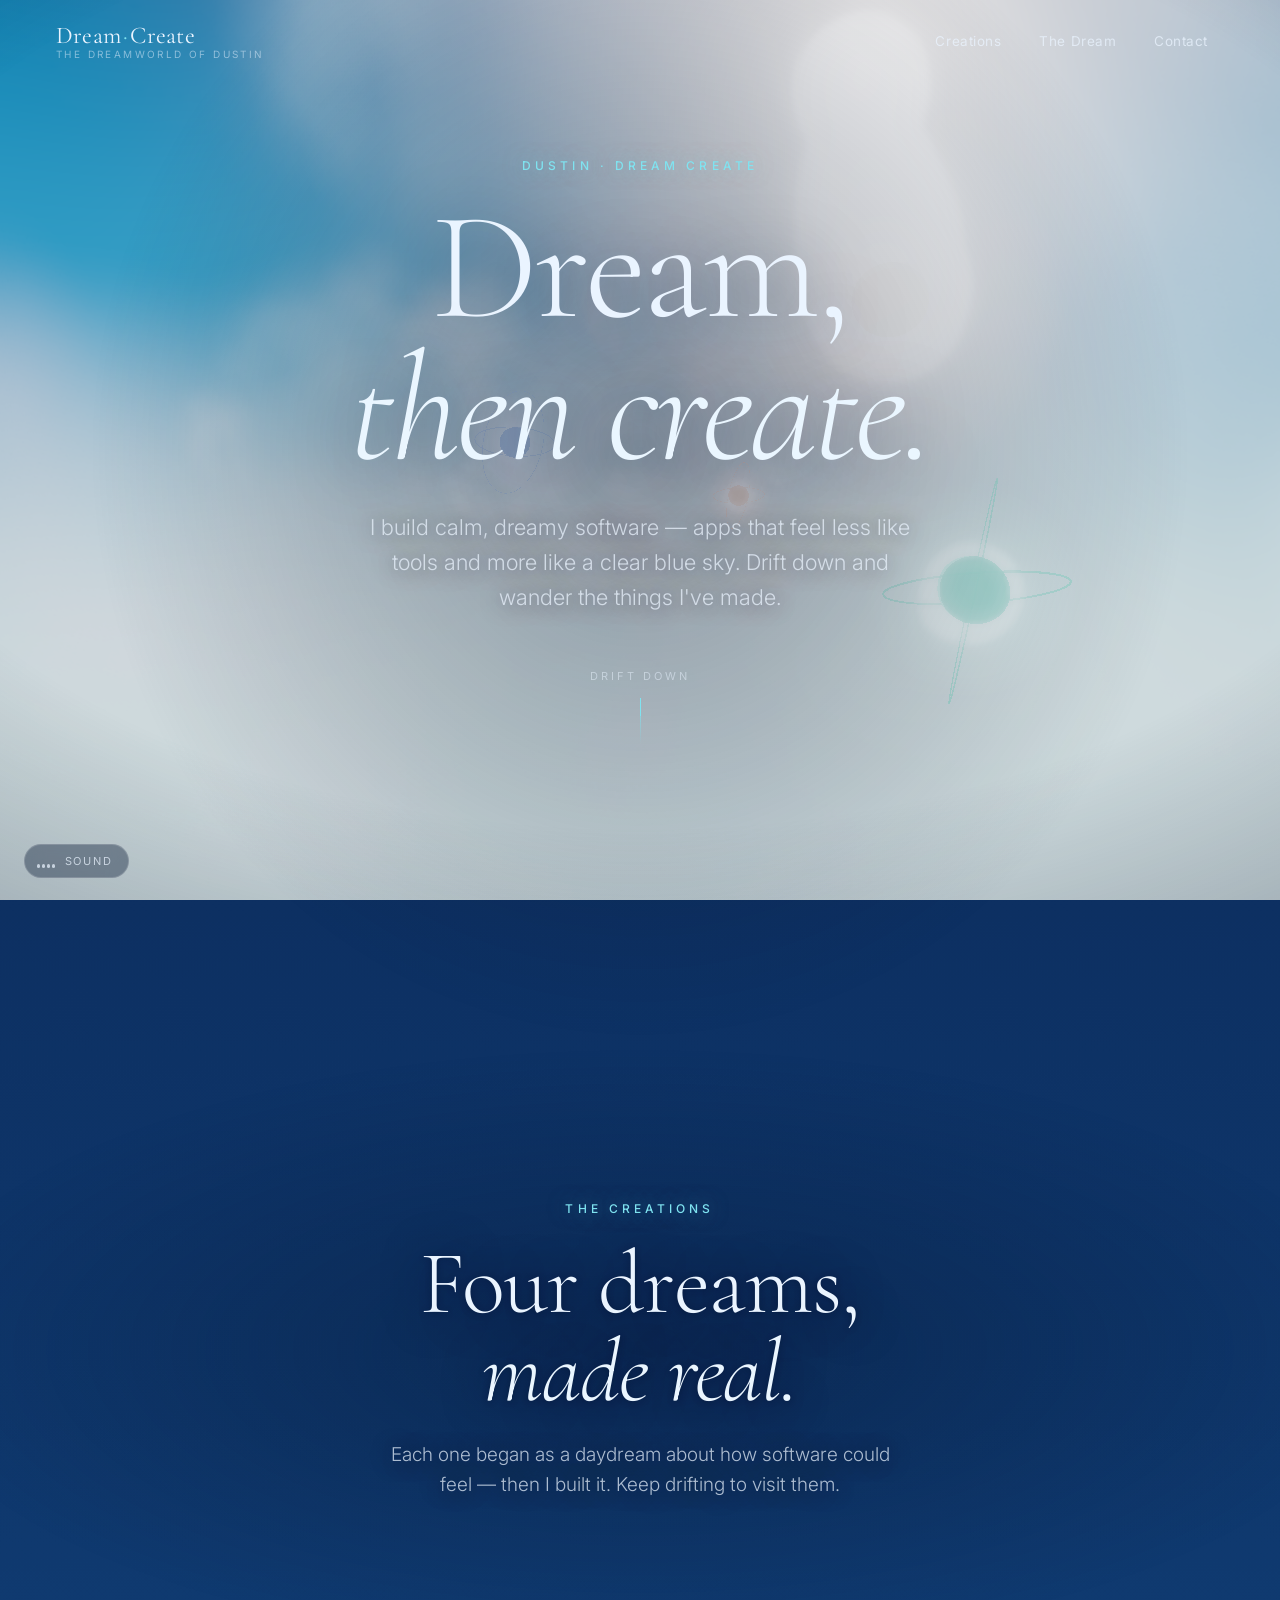
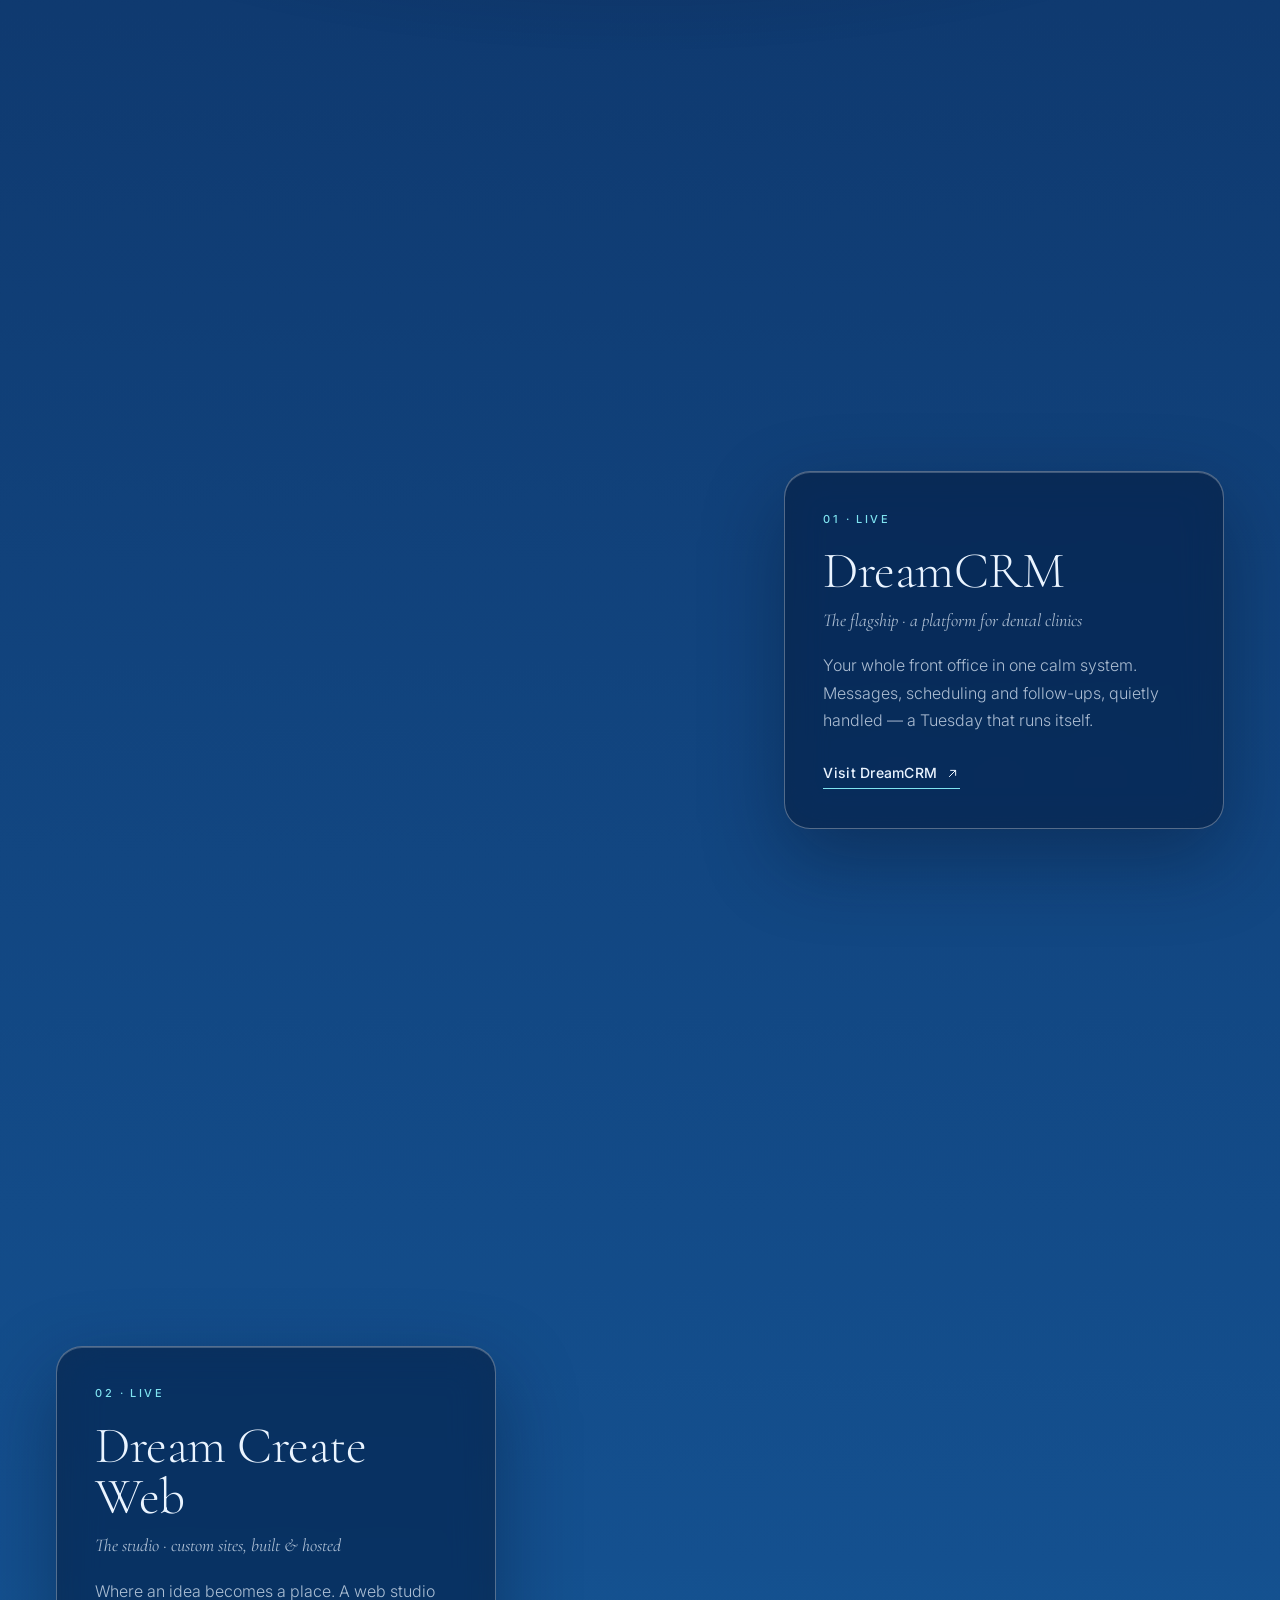
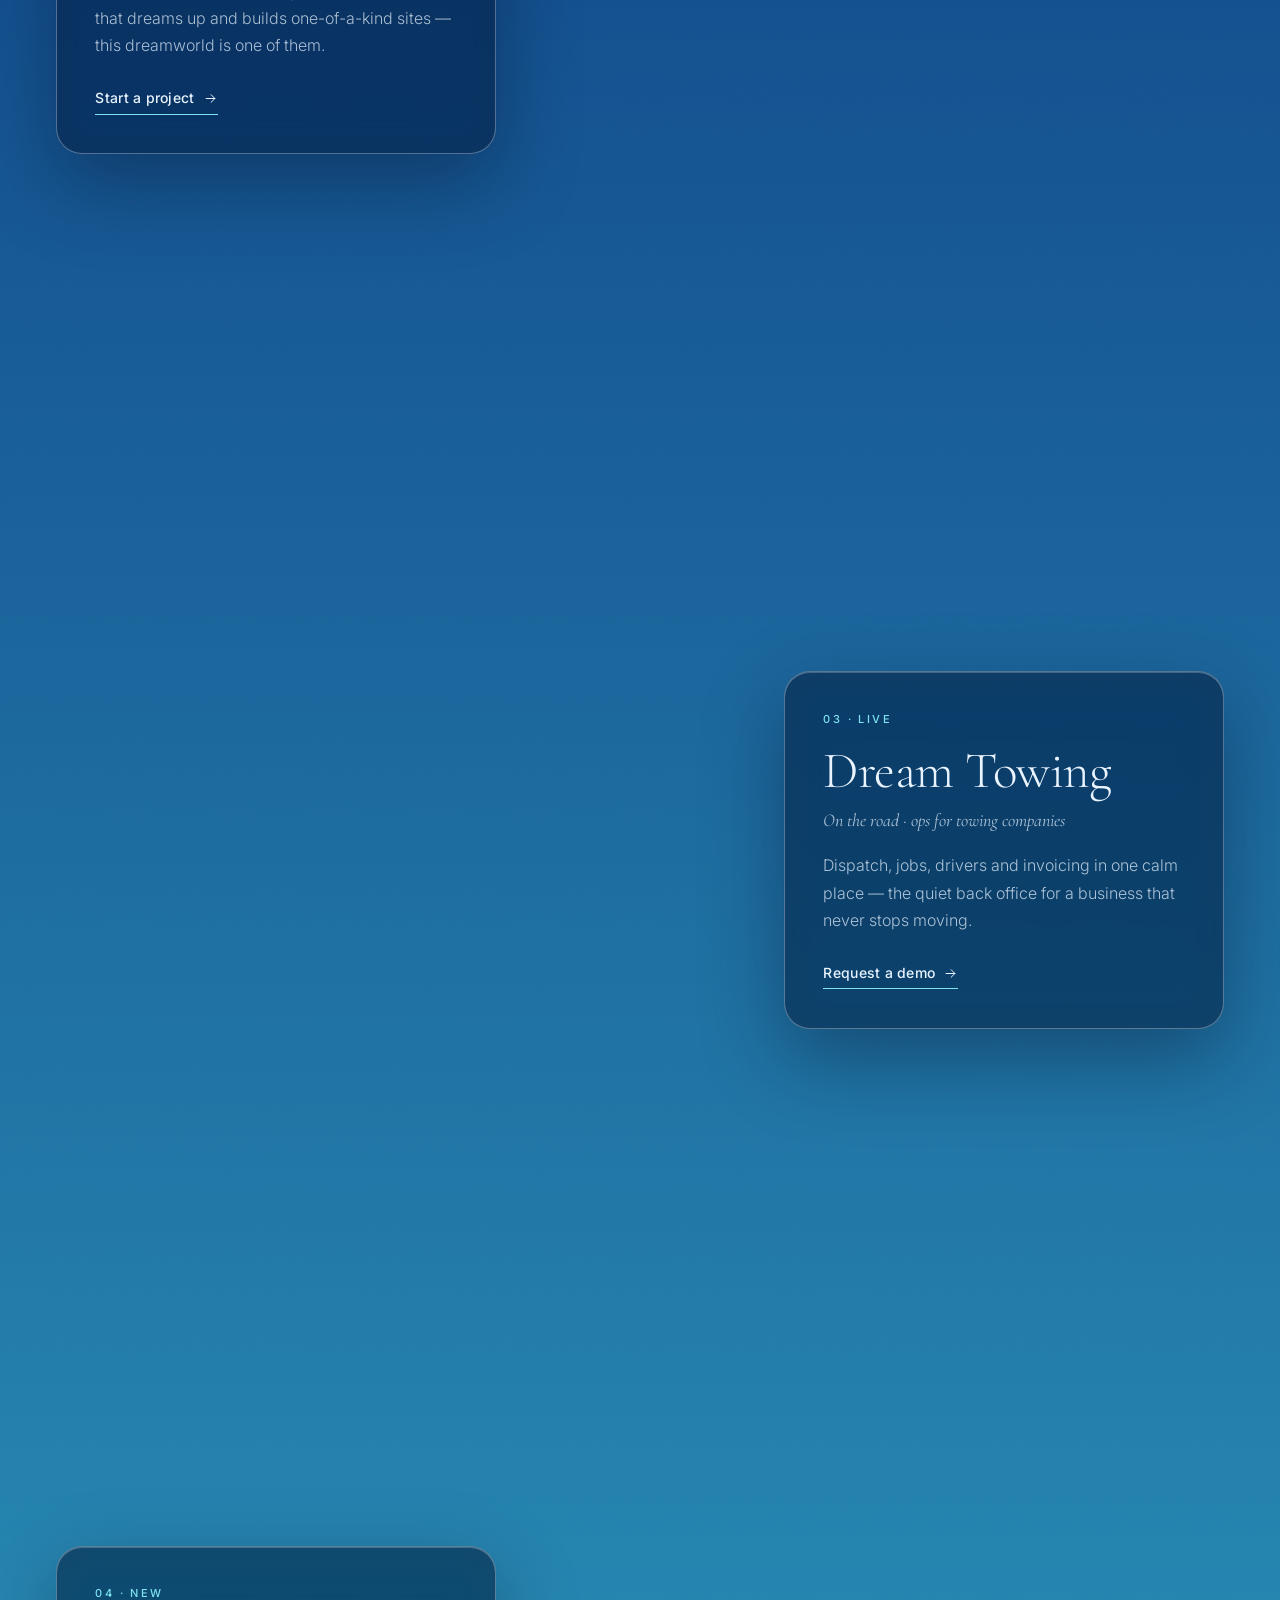
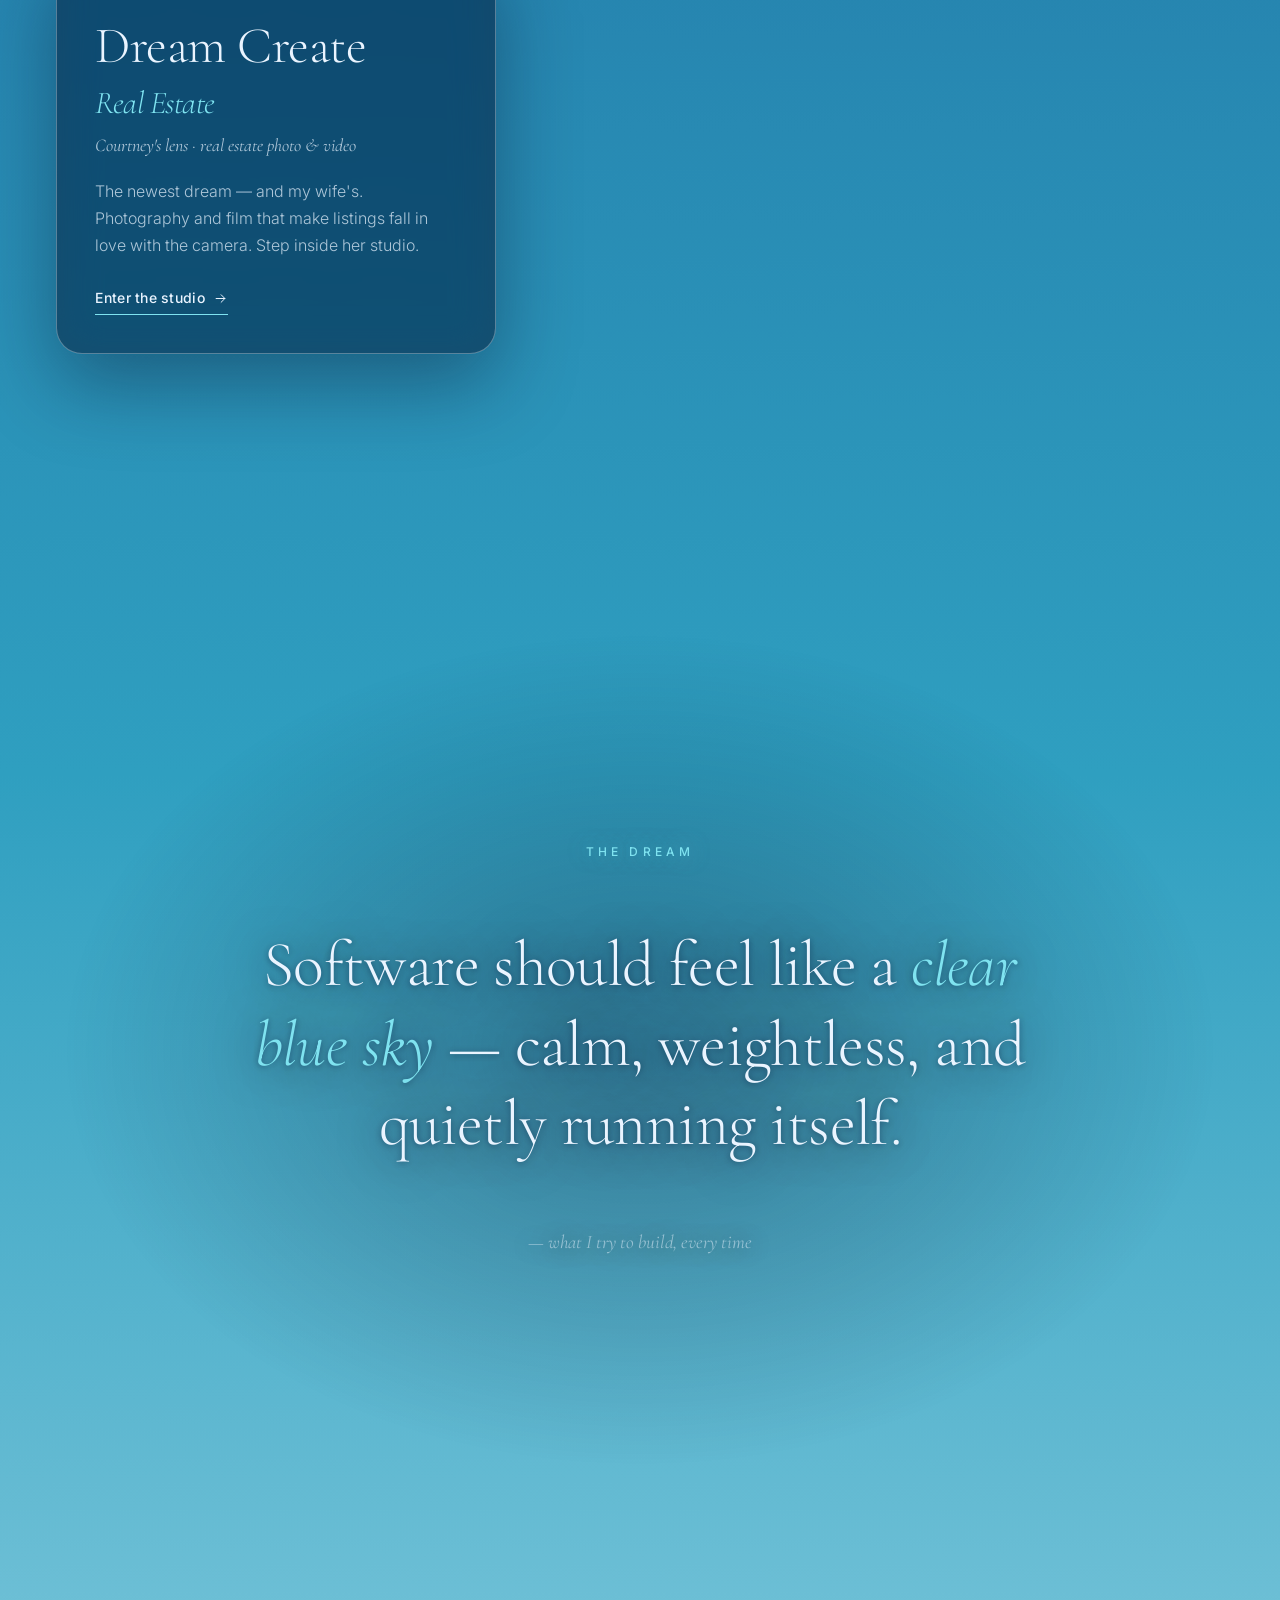
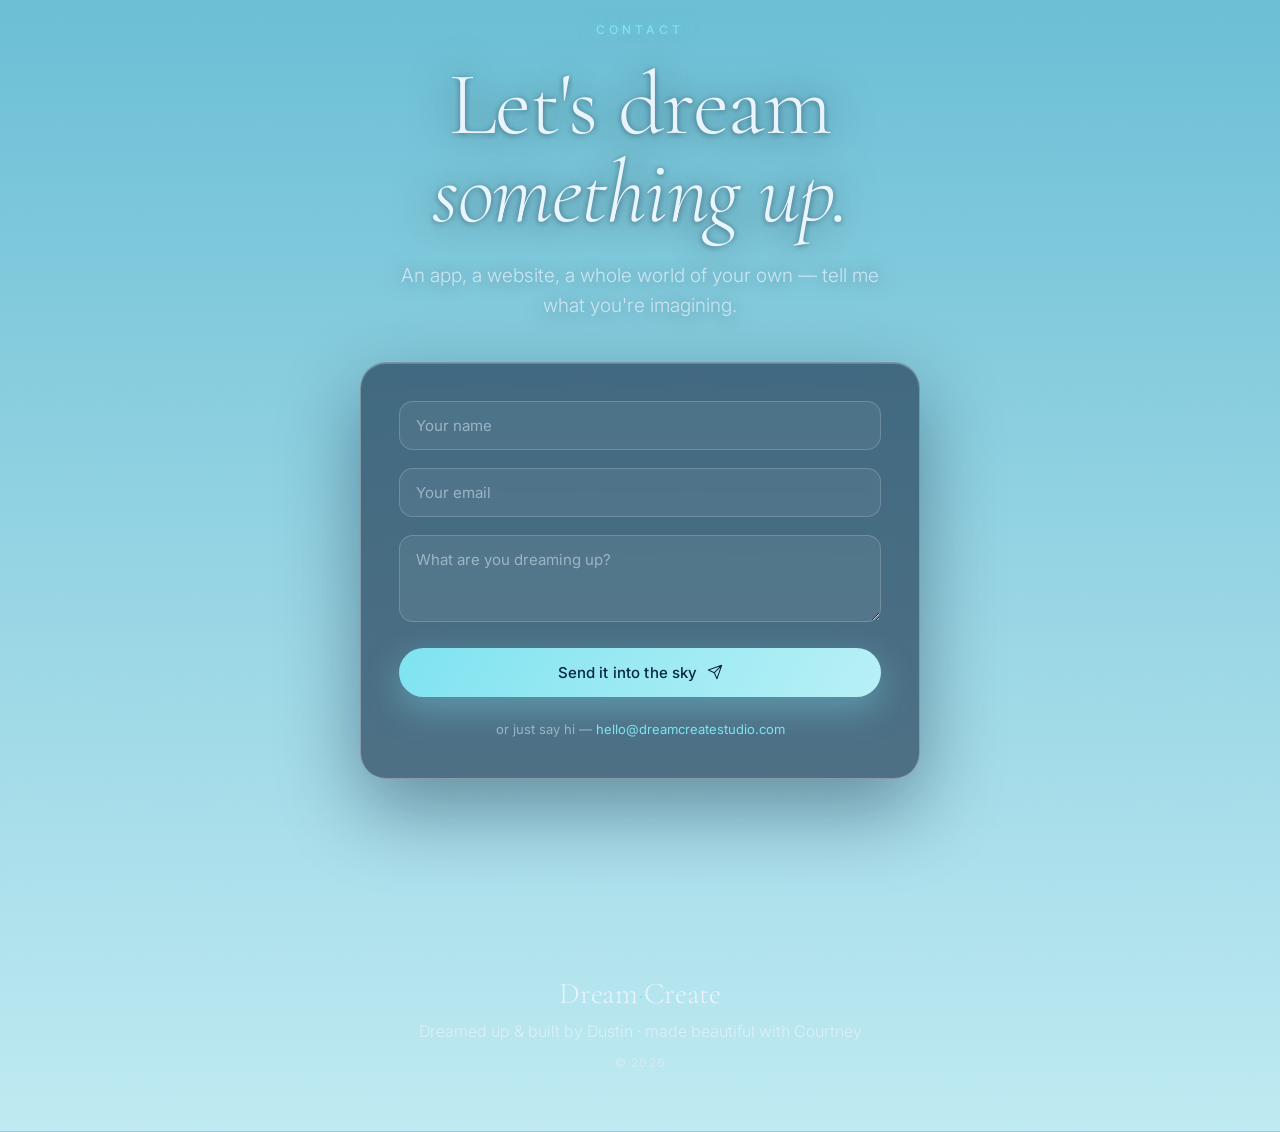
==== commit c03c542e: "Upgrade the dreamworld: day→night journey, bloom, cinematics A major pass on the WebGL experience:  " ====
--- a/index.html
+++ b/index.html
@@ -17,6 +17,15 @@
   <link href="https://fonts.googleapis.com/css2?family=Cormorant+Garamond:ital,wght@0,300;0,400;0,500;1,300;1,400&family=Inter:wght@300;400;500;600&display=swap" rel="stylesheet" />
 
   <link rel="stylesheet" href="assets/css/app.css" />
+
+  <script type="importmap">
+  {
+    "imports": {
+      "three": "./assets/vendor/three.module.js",
+      "three/addons/": "./assets/vendor/jsm/"
+    }
+  }
+  </script>
 </head>
 <body class="is-loading">
   <!-- WebGL dreamworld -->
@@ -28,6 +37,13 @@
     <div class="sky-fallback__cloud c3"></div>
   </div>
   <div class="vignette" aria-hidden="true"></div>
+  <div class="cursor" id="cursor" aria-hidden="true"></div>
+
+  <!-- Ambient sound toggle -->
+  <button class="sound" id="soundToggle" aria-label="Toggle ambient sound" aria-pressed="false">
+    <span class="sound__bars"><span></span><span></span><span></span><span></span></span>
+    <span class="sound__label">sound</span>
+  </button>
 
   <!-- Loader -->
   <div class="loader" id="loader" aria-hidden="true">
--- a/assets/css/app.css
+++ b/assets/css/app.css
@@ -67,6 +67,27 @@
 
 .vignette { position: fixed; inset: 0; z-index: 1; pointer-events: none;
   background: radial-gradient(120% 100% at 50% 40%, transparent 52%, rgba(5,18,40,.42) 100%); }
+
+/* Glowing cursor (desktop only) */
+.cursor { position: fixed; top: 0; left: 0; width: 26px; height: 26px; border-radius: 50%; z-index: 60; pointer-events: none;
+  transform: translate(-50%, -50%); mix-blend-mode: screen; opacity: 0; transition: opacity .5s, width .3s var(--ease), height .3s var(--ease);
+  background: radial-gradient(circle, rgba(160,240,255,.9), rgba(90,200,230,.35) 40%, transparent 70%); }
+body.has-cursor .cursor { opacity: 1; }
+.cursor.is-hover { width: 54px; height: 54px; }
+@media (hover: none) { .cursor { display: none; } }
+
+/* Ambient sound toggle */
+.sound { position: fixed; left: 24px; bottom: 22px; z-index: 40; display: inline-flex; align-items: center; gap: 10px;
+  padding: 9px 15px 9px 12px; border-radius: 100px; background: rgba(8,26,54,.4); backdrop-filter: blur(10px);
+  border: 1px solid rgba(255,255,255,.16); color: var(--ink-soft); font-size: 11px; letter-spacing: .18em; text-transform: uppercase;
+  transition: color .3s, border-color .3s, background .3s; }
+.sound:hover { color: var(--ink); border-color: var(--glass-line); }
+.sound__bars { display: inline-flex; align-items: flex-end; gap: 2.5px; height: 14px; }
+.sound__bars span { width: 2.5px; height: 4px; background: currentColor; border-radius: 2px; }
+.sound.is-on { color: var(--teal-bright); border-color: rgba(127,227,240,.4); }
+.sound.is-on .sound__bars span { animation: eq .9s ease-in-out infinite; }
+.sound.is-on .sound__bars span:nth-child(2){ animation-delay:.2s } .sound.is-on .sound__bars span:nth-child(3){ animation-delay:.4s } .sound.is-on .sound__bars span:nth-child(4){ animation-delay:.15s }
+@keyframes eq { 0%,100%{height:4px} 50%{height:14px} }
 
 /* ---------- Loader ---------- */
 .loader { position: fixed; inset: 0; z-index: 500; display: grid; place-content: center; justify-items: center; gap: 22px;
@@ -106,8 +127,8 @@
 /* soft scrim so light text stays legible over bright clouds */
 .hero, .intro, .ethos, .contact > .contact { }
 .scene--hero .hero::before, .scene--intro .intro::before, .scene--ethos .ethos::before {
-  content: ""; position: absolute; inset: -40% -18%; z-index: -1; pointer-events: none;
-  background: radial-gradient(closest-side, rgba(5,18,42,.5), rgba(5,18,42,.24) 55%, transparent 78%);
+  content: ""; position: absolute; inset: -75% -30%; z-index: -1; pointer-events: none;
+  background: radial-gradient(closest-side, rgba(5,18,42,.34), rgba(5,18,42,.14) 48%, transparent 80%);
 }
 .hero__title, .scene__title, .ethos__quote { text-shadow: 0 2px 44px rgba(4,16,40,.65), 0 1px 6px rgba(4,16,40,.4); }
 .kicker, .hero__lede, .scene__sub, .ethos__by { text-shadow: 0 1px 20px rgba(4,16,40,.5); }
@@ -138,6 +159,9 @@
   box-shadow: 0 30px 80px rgba(5,20,45,.4), inset 0 1px 0 rgba(255,255,255,.22); }
 .card--right { margin-left: auto; }
 .card--left { margin-right: auto; }
+.card { transition: transform .6s var(--ease), box-shadow .6s var(--ease), border-color .5s; }
+.card:hover { transform: translateY(-6px); border-color: rgba(127,227,240,.45);
+  box-shadow: 0 40px 100px rgba(5,20,45,.5), inset 0 1px 0 rgba(255,255,255,.28), 0 0 60px rgba(127,227,240,.12); }
 .card__index { font-size: 11px; font-weight: 500; letter-spacing: .22em; text-transform: uppercase; color: var(--teal-bright); margin: 0 0 18px; }
 .card__name { font-size: clamp(34px,4vw,52px); line-height: 1; }
 .card__name em { color: var(--teal-bright); font-size: .62em; display: inline-block; }
